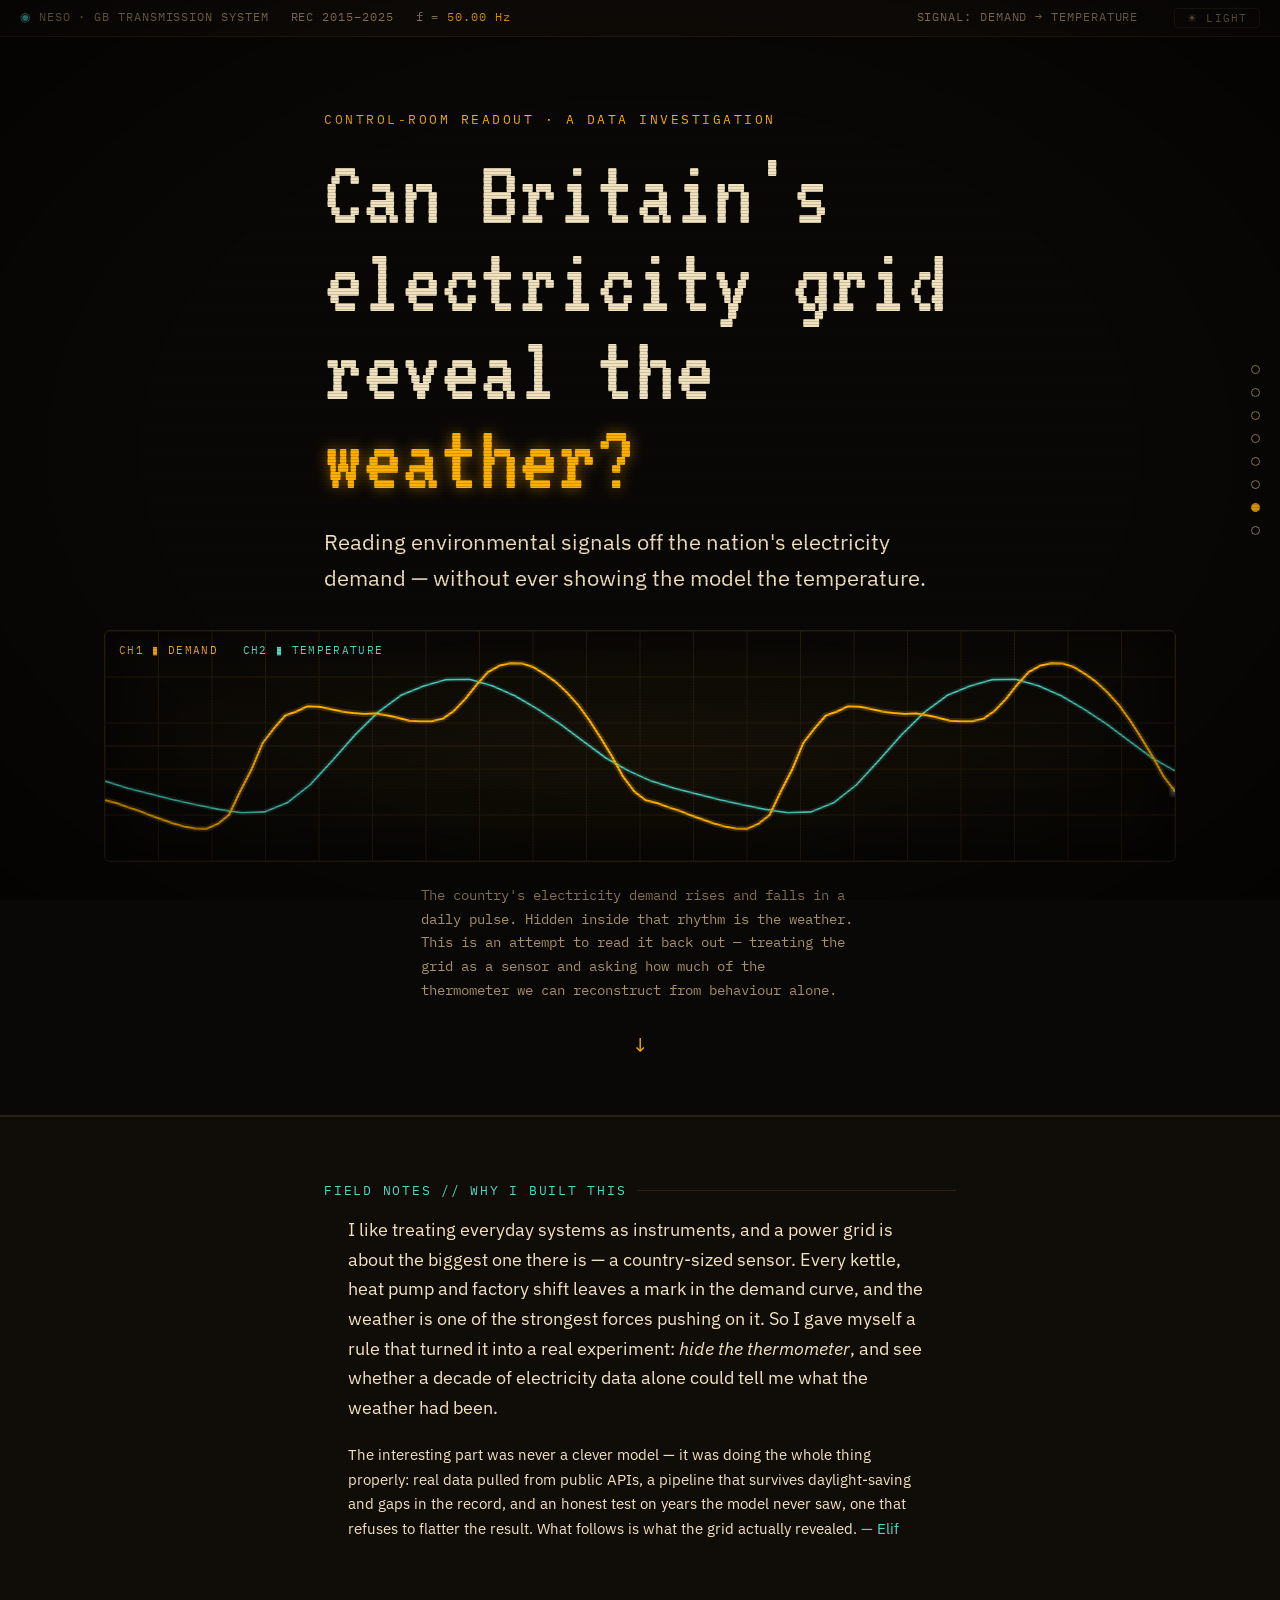
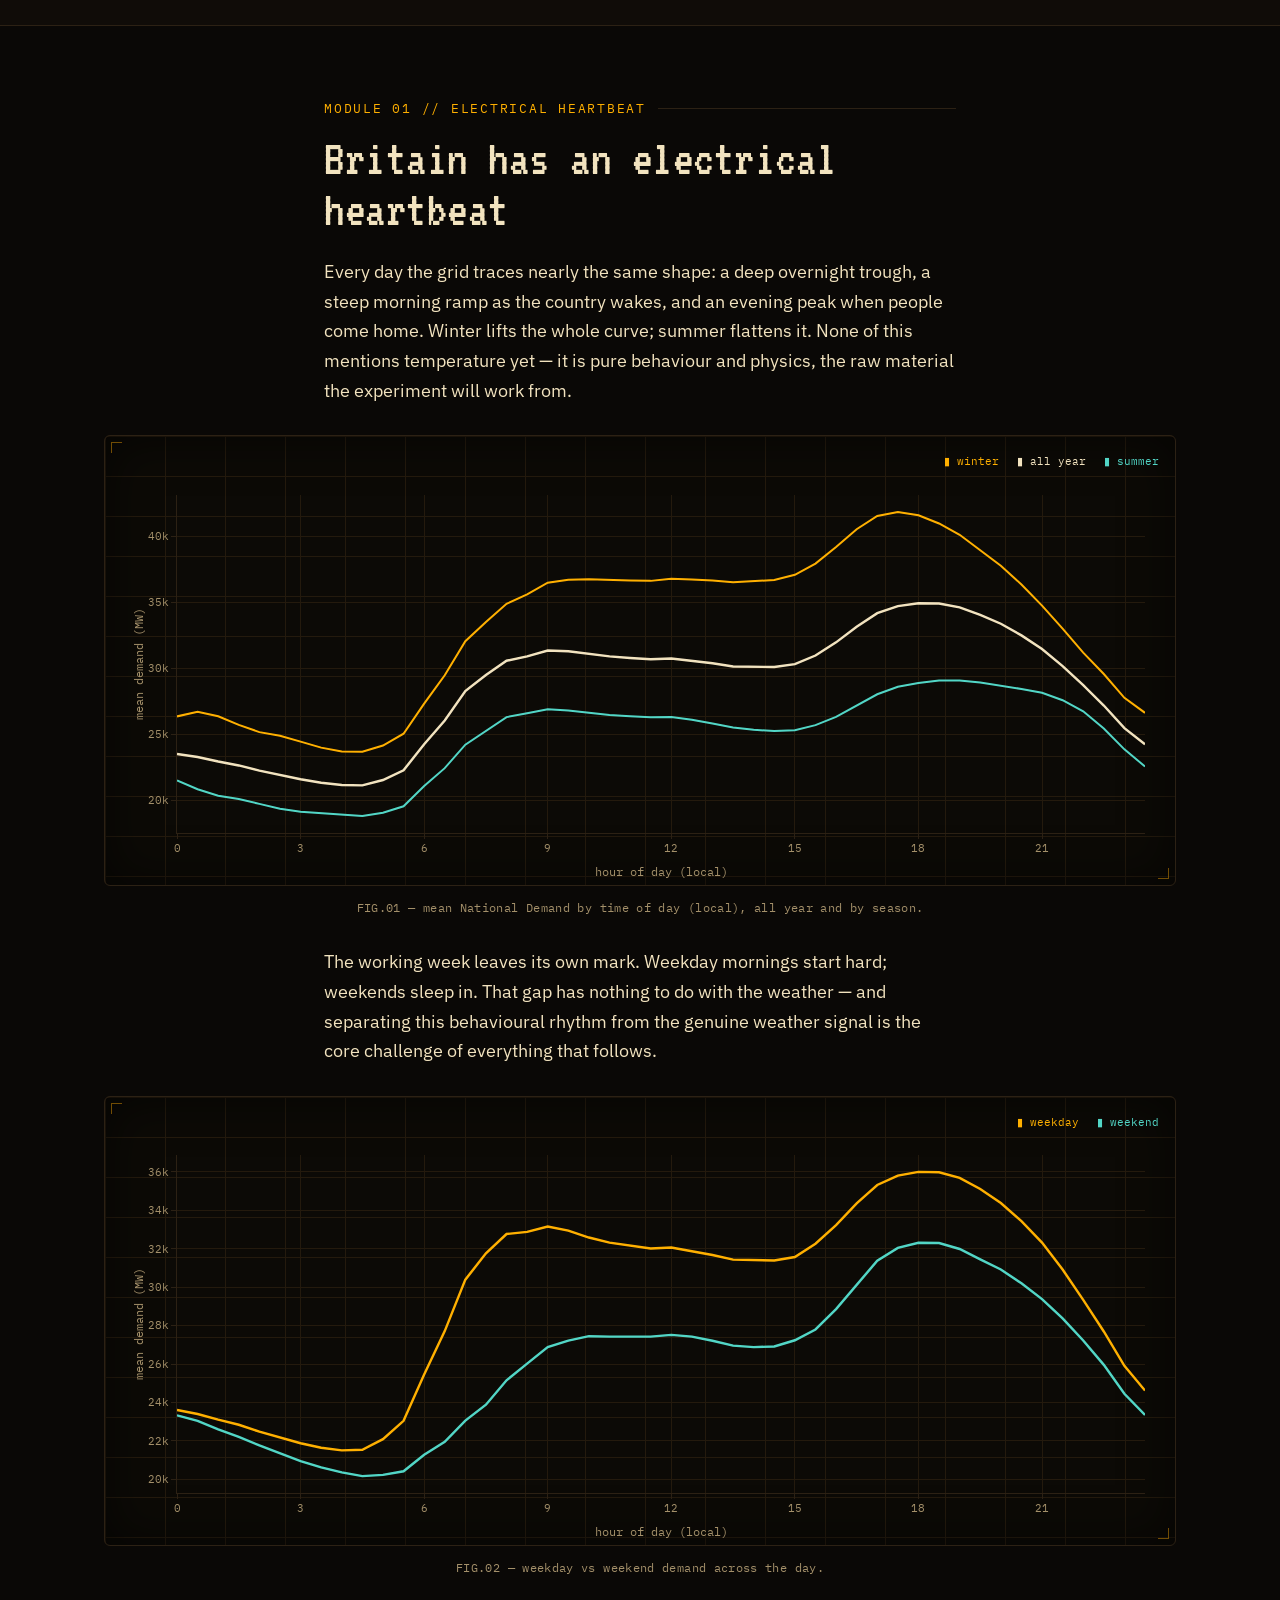
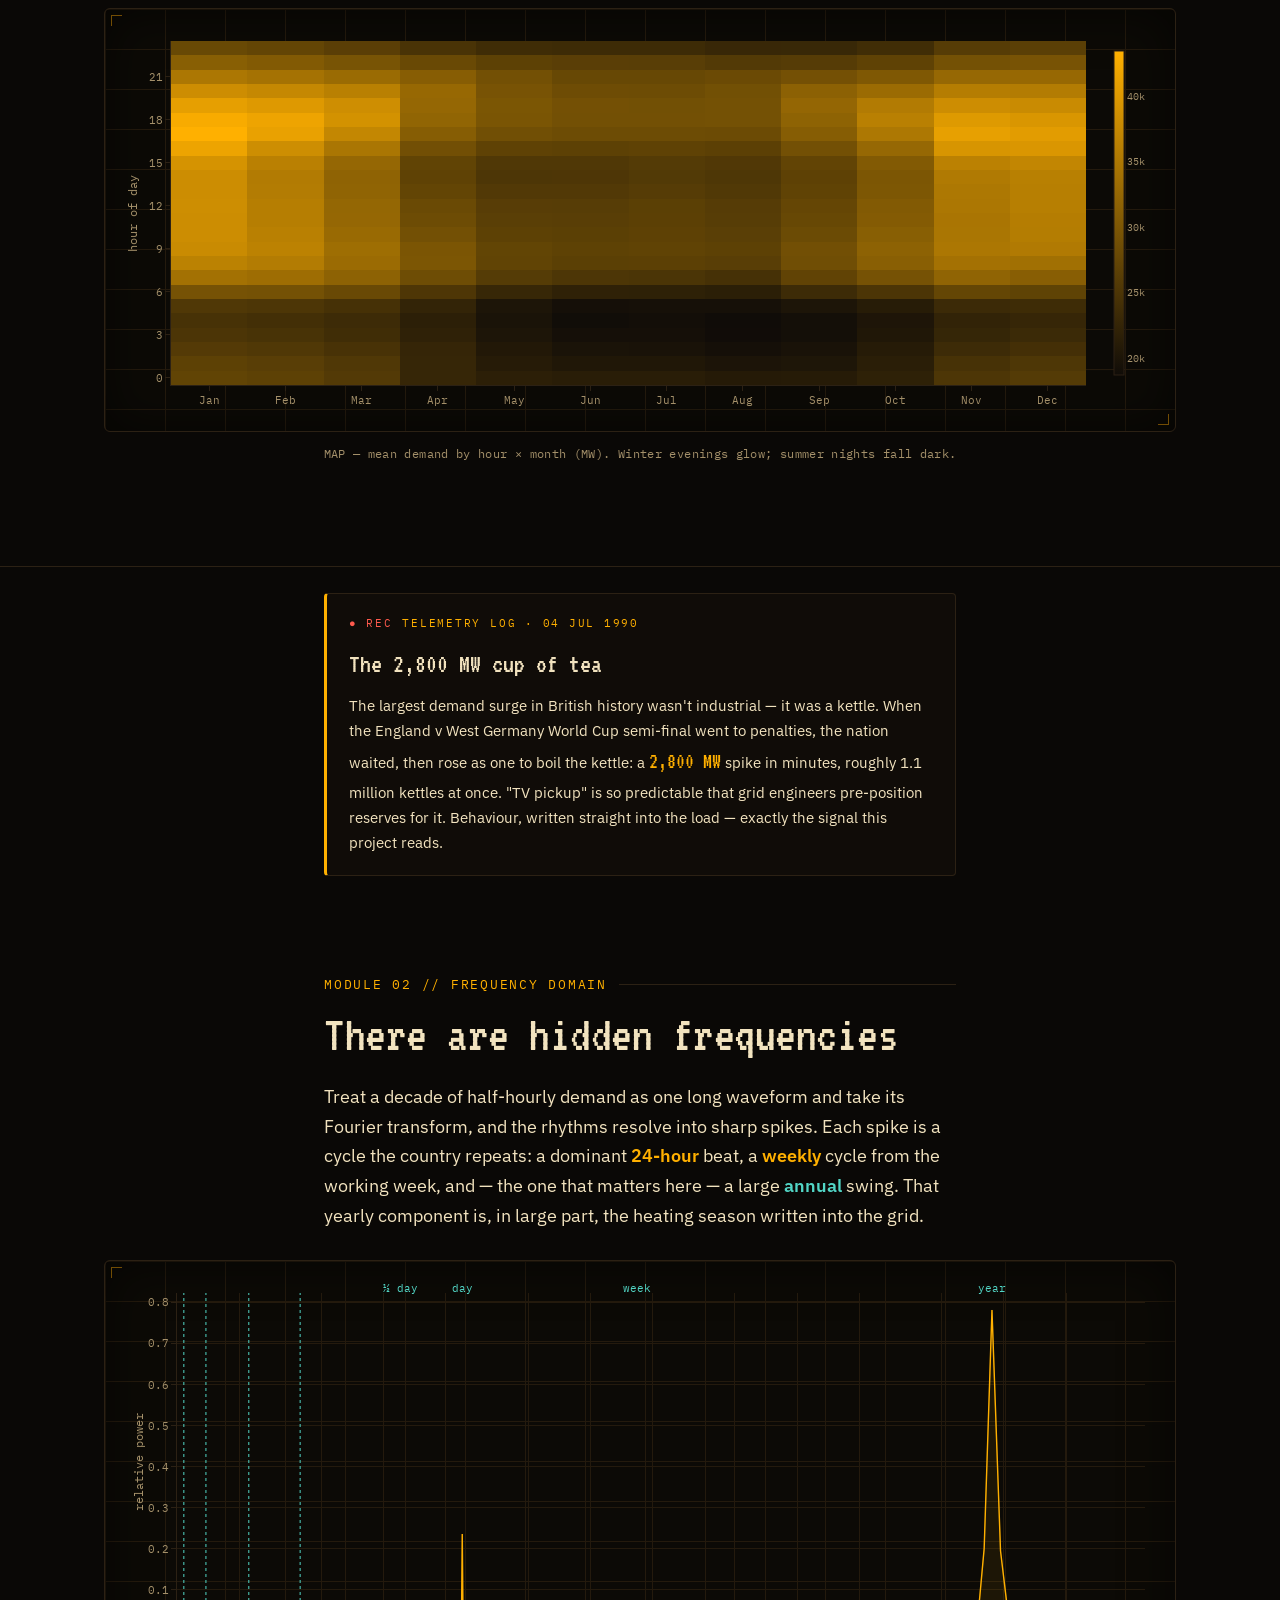
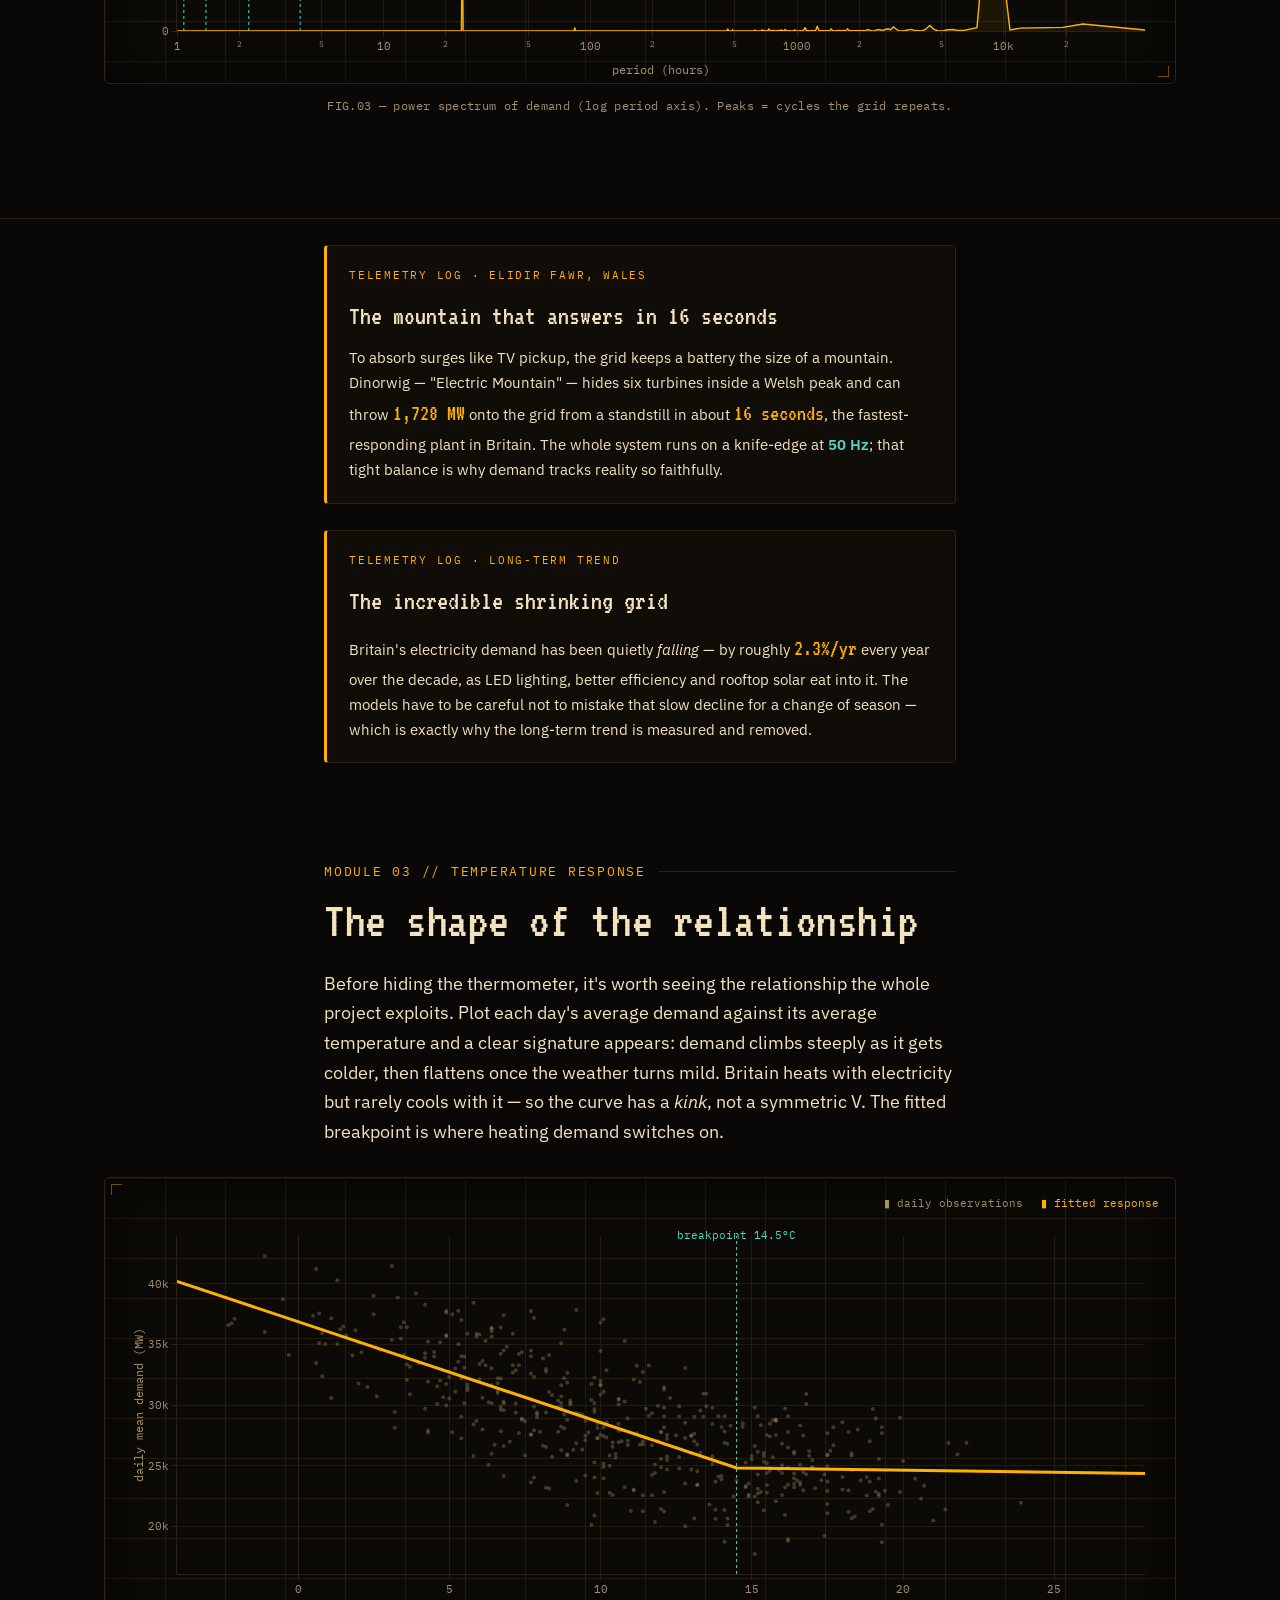
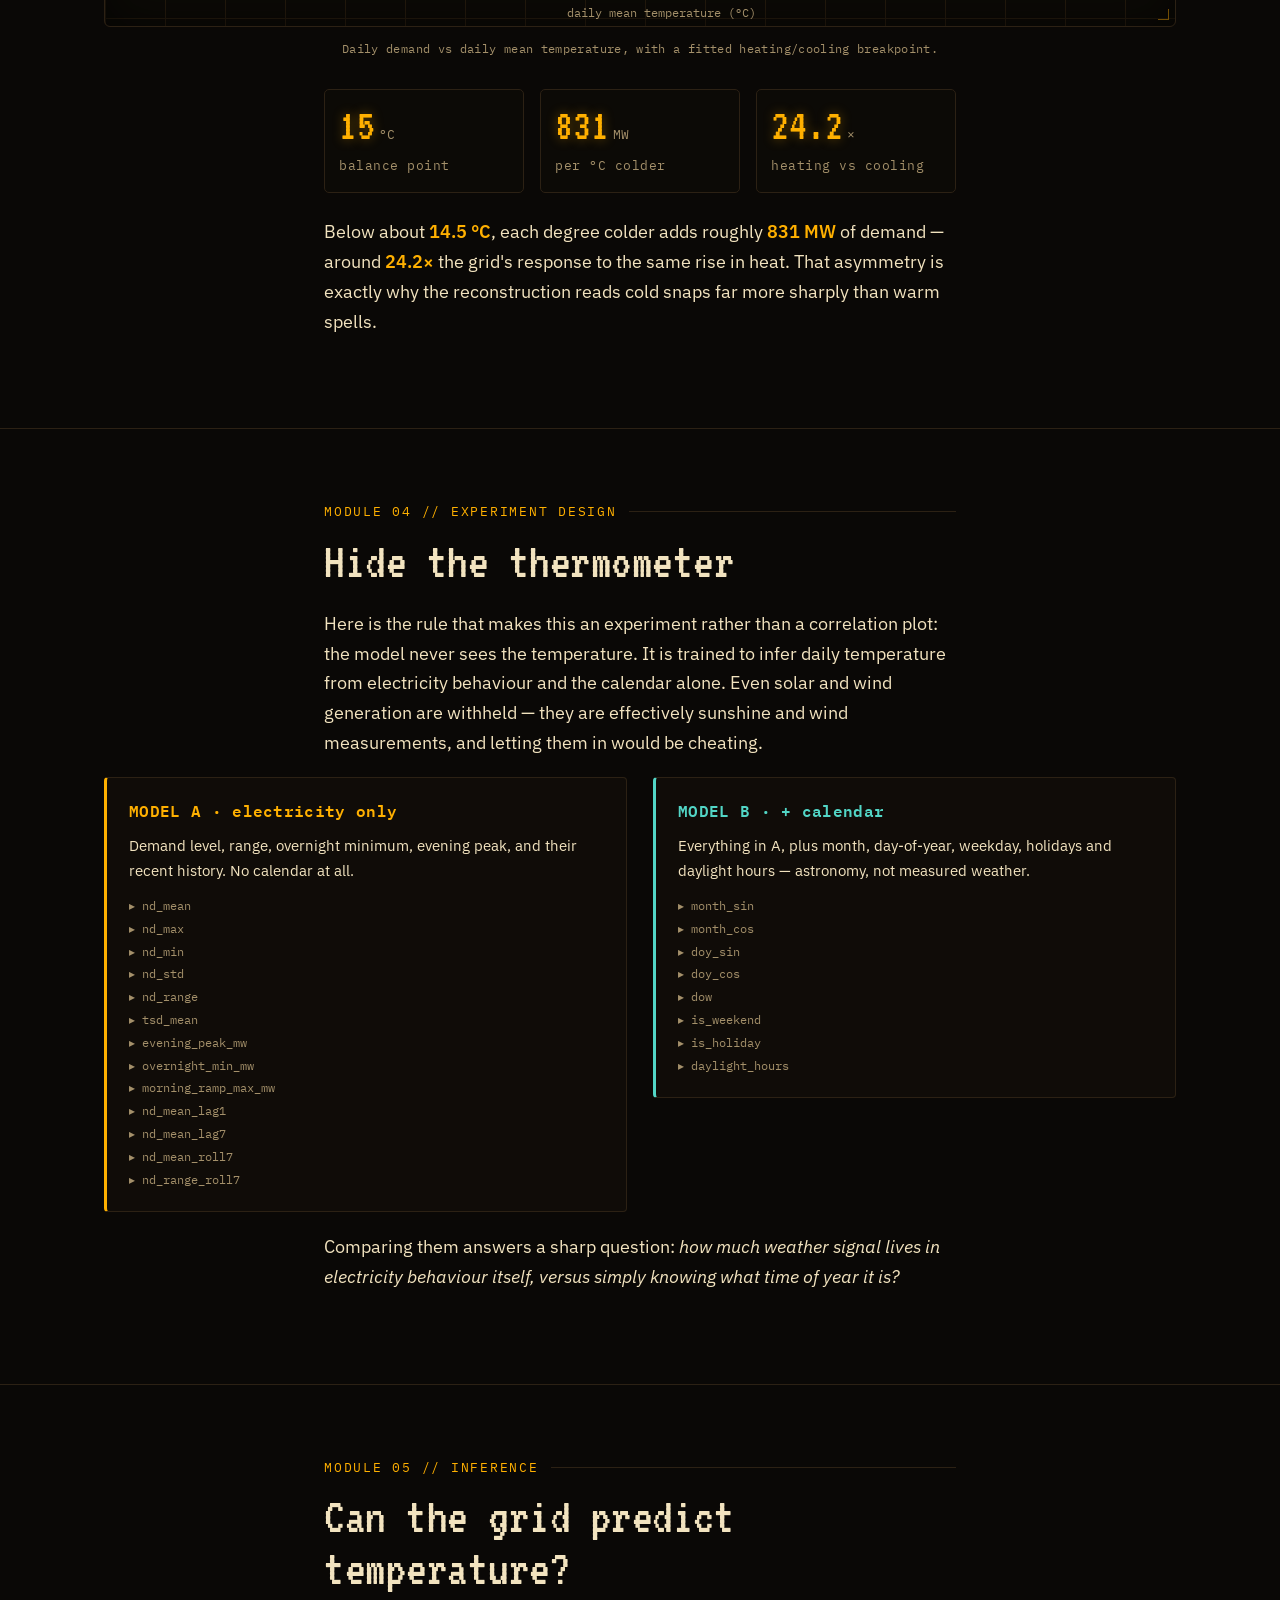
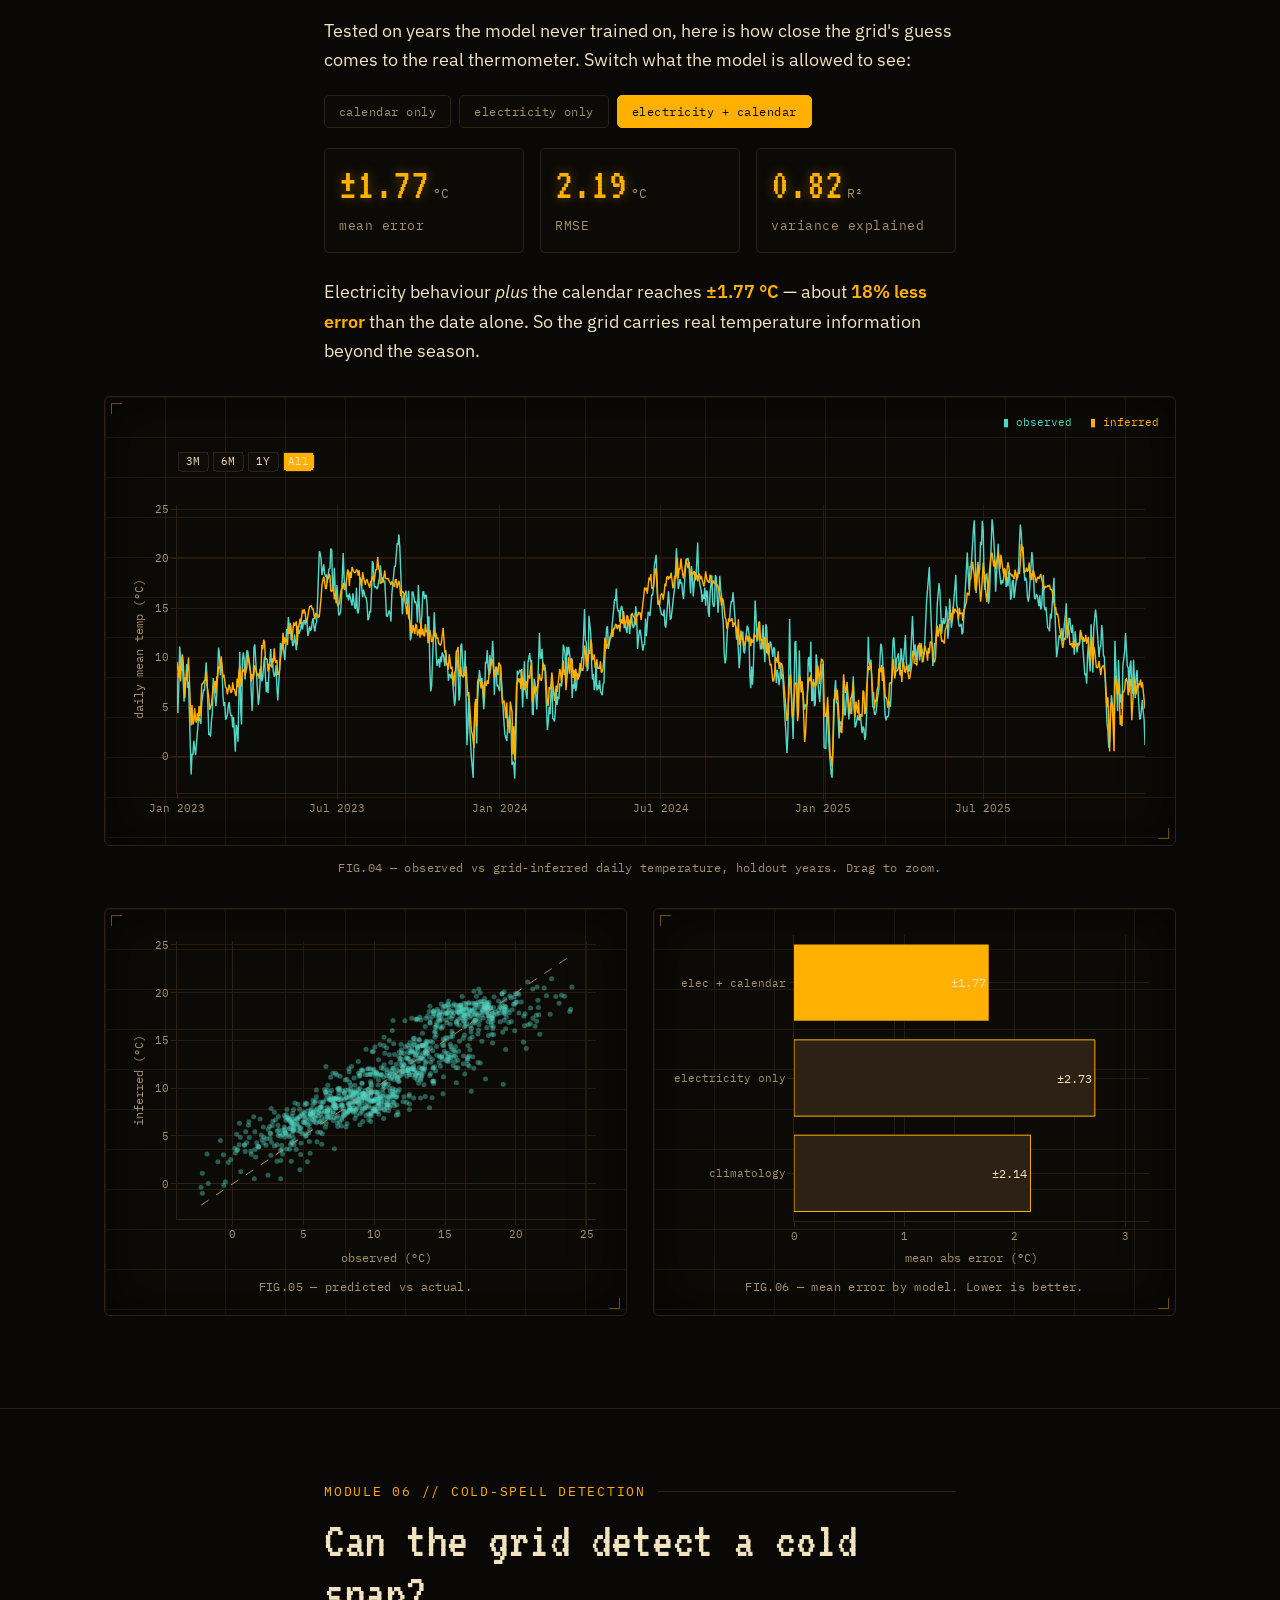
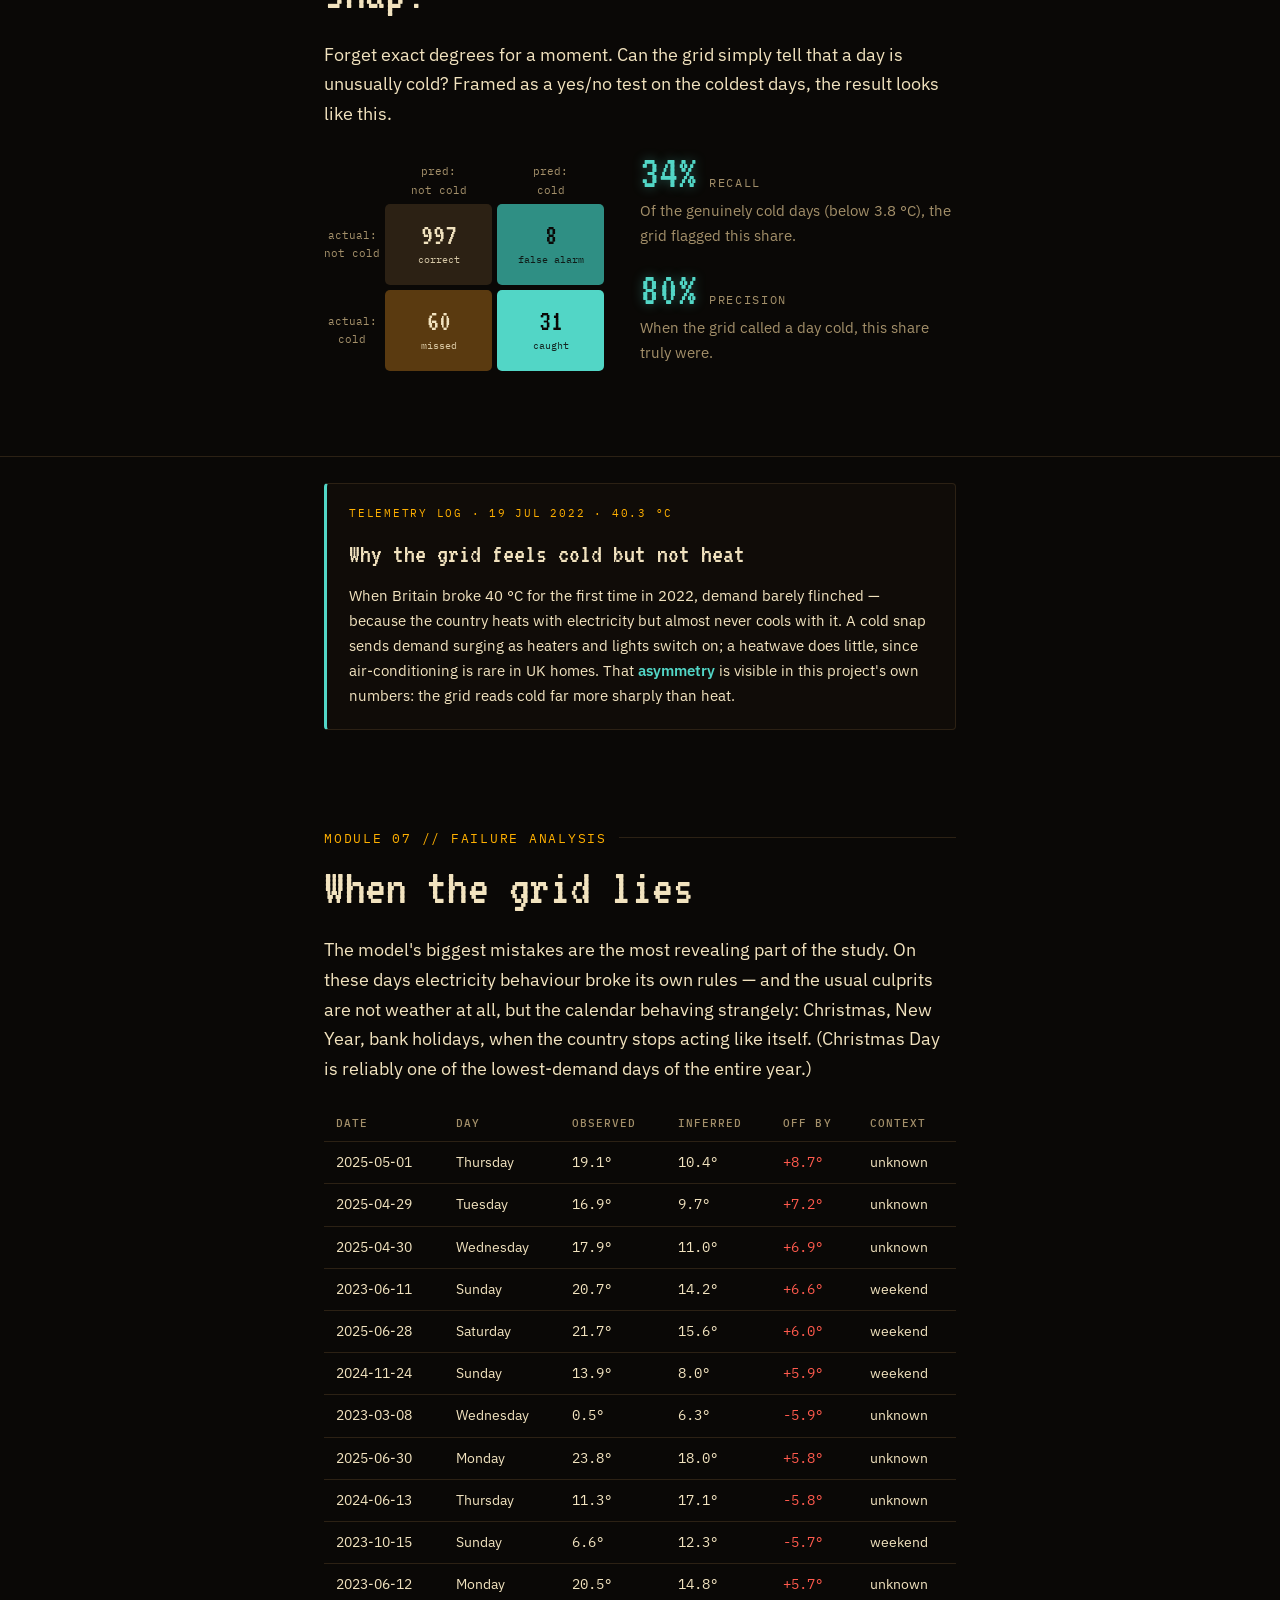
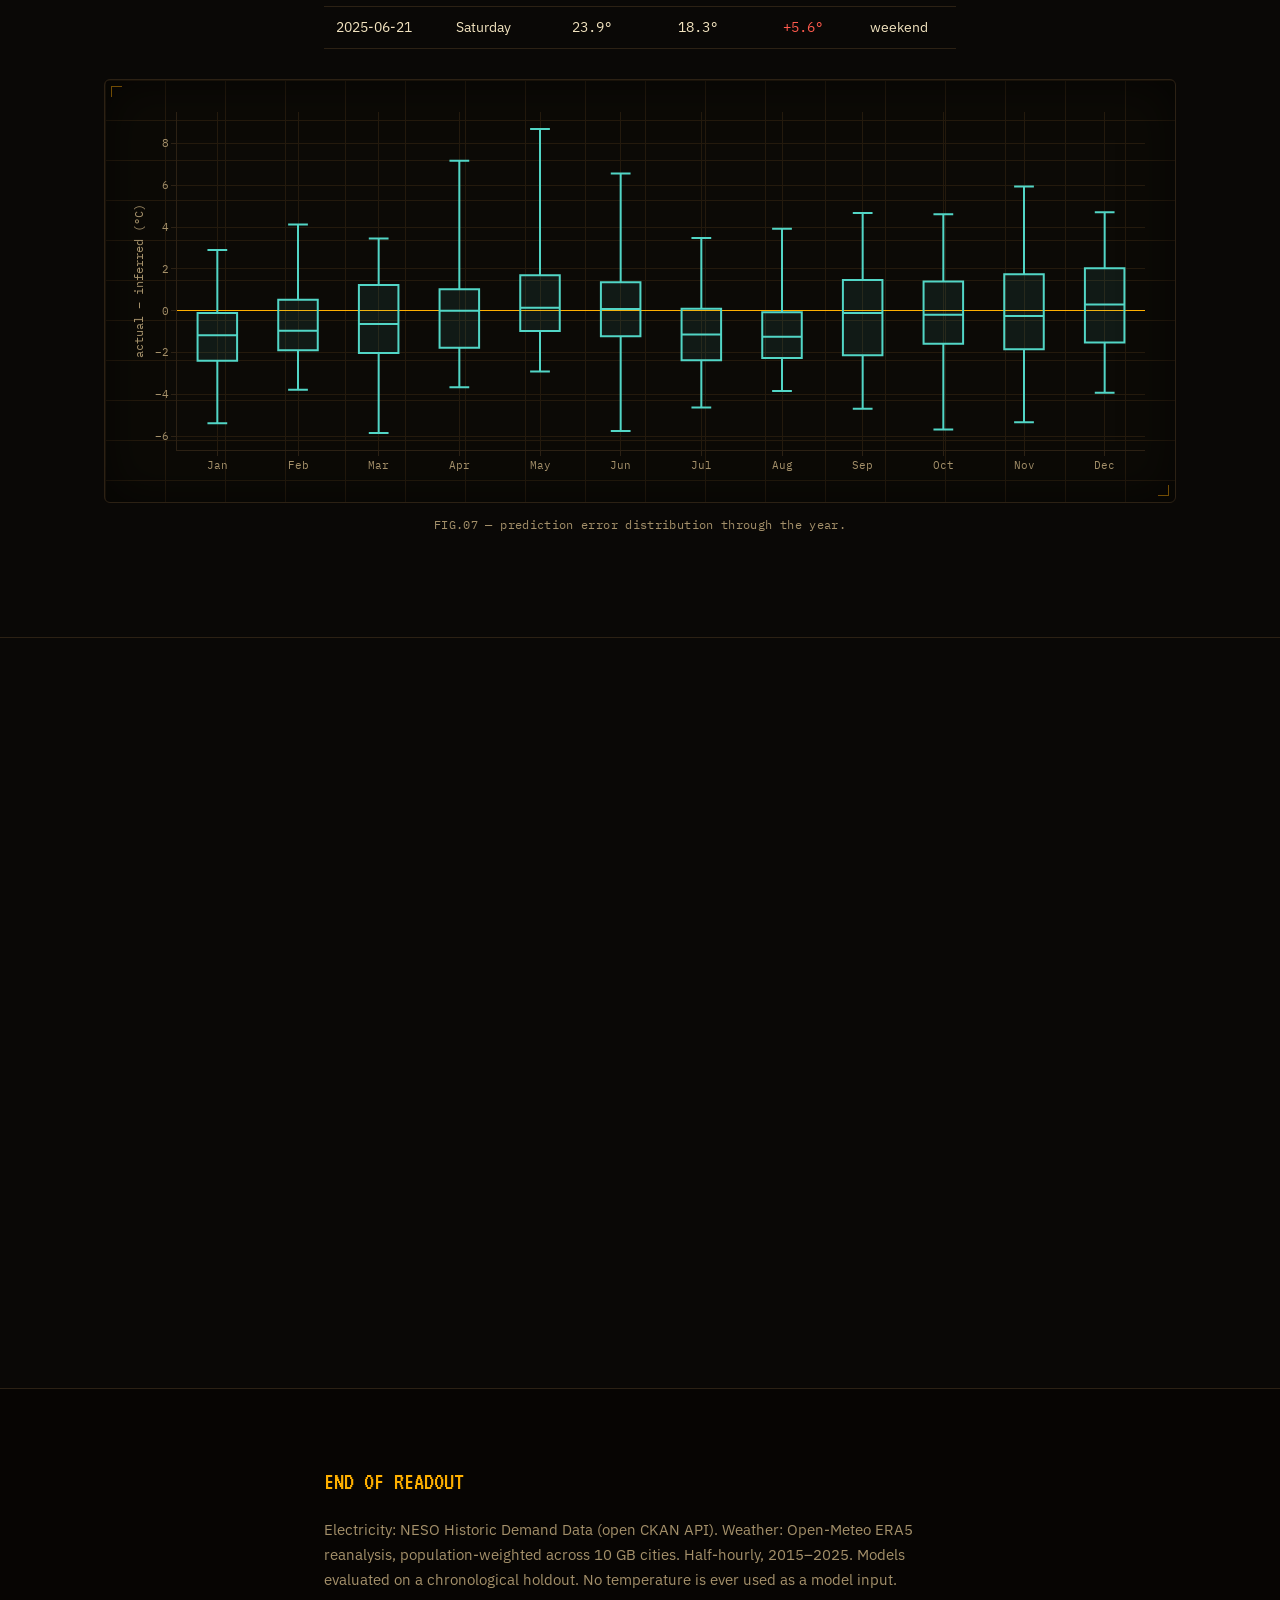
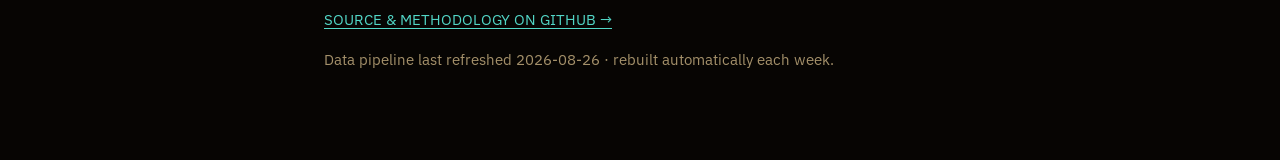
==== docs/index.html @ 0254e082 "Phase 2: weekly self-updating pipeline + data-refresh stamp" ====
<!DOCTYPE html>
<html lang="en">
<head>
<meta charset="utf-8">
<meta name="viewport" content="width=device-width, initial-scale=1">
<title>Can Britain's Electricity Grid Reveal the Weather?</title>
<meta name="description" content="Reading the weather off Britain's electricity demand — an amber-CRT data investigation. The model never sees a thermometer.">
<link rel="preconnect" href="https://fonts.googleapis.com">
<link rel="preconnect" href="https://fonts.gstatic.com" crossorigin>
<link href="https://fonts.googleapis.com/css2?family=VT323&family=IBM+Plex+Mono:wght@400;500;600&family=IBM+Plex+Sans:wght@400;500;600&display=swap" rel="stylesheet">
<script src="https://cdn.plot.ly/plotly-2.35.2.min.js" charset="utf-8"></script>
<link rel="stylesheet" href="style.css">
</head>
<body>
<div id="scroll-progress" aria-hidden="true"></div>

<div class="statusbar mono">
  <span><span class="dot">◉</span> NESO · GB TRANSMISSION SYSTEM</span>
  <span>REC 2015–2025</span>
  <span>f = <span class="live">50.00 Hz</span></span>
  <span class="sp">SIGNAL: DEMAND → TEMPERATURE</span>
  <button id="theme-toggle" class="theme-toggle" aria-label="Toggle light or dark theme">☀ LIGHT</button>
</div>

<header class="hero">
  <div class="wrap">
    <p class="eyebrow">Control-room readout · a data investigation</p>
    <h1>Can Britain's<br>electricity grid<br>reveal the <span class="amber">weather?</span></h1>
    <p class="lede">Reading environmental signals off the nation's electricity demand — without ever
      showing the model the temperature.</p>
  </div>
  <div class="scope">
    <div class="scope-screen">
      <div class="scope-tag mono"><span class="ch1">CH1 ▮ DEMAND</span> &nbsp; <span class="ch2">CH2 ▮ TEMPERATURE</span></div>
      <svg id="hero-pulse" preserveAspectRatio="none" aria-hidden="true"></svg>
    </div>
  </div>
  <p class="hero-note">The country's electricity demand rises and falls in a daily pulse. Hidden
    inside that rhythm is the weather. This is an attempt to read it back out — treating the grid
    as a sensor and asking how much of the thermometer we can reconstruct from behaviour alone.</p>
  <div class="scroll-cue" aria-hidden="true">↓</div>
</header>

<!-- FIELD NOTES / PERSONAL -->
<section class="notes">
  <div class="wrap">
    <p class="modtag mono">FIELD NOTES // WHY I BUILT THIS</p>
    <p class="body">I like treating everyday systems as instruments, and a power grid is about the
      biggest one there is — a country-sized sensor. Every kettle, heat pump and factory shift leaves
      a mark in the demand curve, and the weather is one of the strongest forces pushing on it. So I
      gave myself a rule that turned it into a real experiment: <em>hide the thermometer</em>, and see
      whether a decade of electricity data alone could tell me what the weather had been.</p>
    <p class="body muted">The interesting part was never a clever model — it was doing the whole thing
      properly: real data pulled from public APIs, a pipeline that survives daylight-saving and gaps in
      the record, and an honest test on years the model never saw, one that refuses to flatter the
      result. What follows is what the grid actually revealed. <span class="cyan">— Elif</span></p>
  </div>
</section>

<main>

<!-- 01 -->
<section class="section" id="s1">
  <div class="wrap"><p class="modtag mono">MODULE 01 // ELECTRICAL HEARTBEAT</p>
    <h2>Britain has an electrical heartbeat</h2></div>
  <p class="body">Every day the grid traces nearly the same shape: a deep overnight trough, a steep
    morning ramp as the country wakes, and an evening peak when people come home. Winter lifts the
    whole curve; summer flattens it. None of this mentions temperature yet — it is pure behaviour and
    physics, the raw material the experiment will work from.</p>
  <div class="panel"><div class="panel-screen">
    <div class="chlegend"></div>
    <div id="chart-hod" class="plot"></div></div>
    <p class="cap">FIG.01 — mean National Demand by time of day (local), all year and by season.</p></div>
  <p class="body">The working week leaves its own mark. Weekday mornings start hard; weekends sleep
    in. That gap has nothing to do with the weather — and separating this behavioural rhythm from the
    genuine weather signal is the core challenge of everything that follows.</p>
  <div class="panel"><div class="panel-screen">
    <div class="chlegend"></div>
    <div id="chart-ww" class="plot"></div></div>
    <p class="cap">FIG.02 — weekday vs weekend demand across the day.</p></div>
  <div class="panel"><div class="panel-screen"><div id="chart-heatmap" class="plot"></div></div>
    <p class="cap">MAP — mean demand by hour × month (MW). Winter evenings glow; summer nights fall dark.</p></div>
</section>

<!-- telemetry: TV pickup -->
<div class="telemetry"><div class="tcard">
  <p class="thead"><span class="rec">● REC</span> TELEMETRY LOG · 04 JUL 1990</p>
  <h4>The 2,800 MW cup of tea</h4>
  <p>The largest demand surge in British history wasn't industrial — it was a kettle. When the
    England v West Germany World Cup semi-final went to penalties, the nation waited, then rose as one
    to boil the kettle: a <span class="big">2,800 MW</span> spike in minutes, roughly 1.1 million
    kettles at once. "TV pickup" is so predictable that grid engineers pre-position reserves for it.
    Behaviour, written straight into the load — exactly the signal this project reads.</p>
</div></div>

<!-- 02 -->
<section class="section" id="s2">
  <div class="wrap"><p class="modtag mono">MODULE 02 // FREQUENCY DOMAIN</p>
    <h2>There are hidden frequencies</h2></div>
  <p class="body">Treat a decade of half-hourly demand as one long waveform and take its Fourier
    transform, and the rhythms resolve into sharp spikes. Each spike is a cycle the country repeats: a
    dominant <span class="k-demand">24-hour</span> beat, a <span class="k-demand">weekly</span> cycle
    from the working week, and — the one that matters here — a large <span class="k-temp">annual</span>
    swing. That yearly component is, in large part, the heating season written into the grid.</p>
  <div class="panel"><div class="panel-screen">
    <div id="chart-fft" class="plot"></div></div>
    <p class="cap">FIG.03 — power spectrum of demand (log period axis). Peaks = cycles the grid repeats.</p></div>
</section>

<!-- telemetry: Dinorwig -->
<div class="telemetry"><div class="tcard">
  <p class="thead">TELEMETRY LOG · ELIDIR FAWR, WALES</p>
  <h4>The mountain that answers in 16 seconds</h4>
  <p>To absorb surges like TV pickup, the grid keeps a battery the size of a mountain. Dinorwig —
    "Electric Mountain" — hides six turbines inside a Welsh peak and can throw <span class="big">1,728
    MW</span> onto the grid from a standstill in about <span class="big">16 seconds</span>, the
    fastest-responding plant in Britain. The whole system runs on a knife-edge at
    <span class="k-temp">50 Hz</span>; that tight balance is why demand tracks reality so faithfully.</p>
</div></div>

<!-- telemetry: long-term trend (populated from data) -->
<div class="telemetry"><div class="tcard" id="trend-card" style="display:none">
  <p class="thead">TELEMETRY LOG · LONG-TERM TREND</p>
  <h4>The incredible shrinking grid</h4>
  <p>Britain's electricity demand has been quietly <em>falling</em> — by roughly
    <span class="big" id="trend-pct">–</span> every year over the decade, as LED lighting, better
    efficiency and rooftop solar eat into it. The models have to be careful not to mistake that slow
    decline for a change of season — which is exactly why the long-term trend is measured and removed.</p>
</div></div>

<!-- 03 TEMPERATURE RESPONSE (new) -->
<section class="section" id="s2b">
  <div class="wrap"><p class="modtag mono">MODULE 03 // TEMPERATURE RESPONSE</p>
    <h2>The shape of the relationship</h2></div>
  <p class="body">Before hiding the thermometer, it's worth seeing the relationship the whole project
    exploits. Plot each day's average demand against its average temperature and a clear signature
    appears: demand climbs steeply as it gets colder, then flattens once the weather turns mild.
    Britain heats with electricity but rarely cools with it — so the curve has a <em>kink</em>, not a
    symmetric V. The fitted breakpoint is where heating demand switches on.</p>
  <div class="panel"><div class="panel-screen">
    <div class="chlegend"><span style="color:var(--ink-d)">▮ daily observations</span> <span style="color:var(--amber)">▮ fitted response</span></div>
    <div id="chart-response" class="plot"></div></div>
    <p class="cap">Daily demand vs daily mean temperature, with a fitted heating/cooling breakpoint.</p></div>
  <div class="stat-row" id="response-stats"></div>
  <p class="body" id="response-verdict"></p>
</section>

<!-- 04 -->
<section class="section" id="s3">
  <div class="wrap"><p class="modtag mono">MODULE 04 // EXPERIMENT DESIGN</p>
    <h2>Hide the thermometer</h2></div>
  <p class="body">Here is the rule that makes this an experiment rather than a correlation plot: the
    model never sees the temperature. It is trained to infer daily temperature from electricity
    behaviour and the calendar alone. Even solar and wind generation are withheld — they are
    effectively sunshine and wind measurements, and letting them in would be cheating.</p>
  <div class="two-charts" style="grid-template-columns:1fr 1fr;">
    <div><div class="tcard"><h3 class="amber">MODEL A · electricity only</h3>
      <p class="muted">Demand level, range, overnight minimum, evening peak, and their recent history.
        No calendar at all.</p>
      <ul id="feats-a" class="mono" style="list-style:none;padding:0;margin:12px 0 0;font-size:12px;color:var(--ink-d);line-height:1.9;"></ul></div></div>
    <div><div class="tcard" style="border-left-color:var(--cyan)"><h3 class="cyan">MODEL B · + calendar</h3>
      <p class="muted">Everything in A, plus month, day-of-year, weekday, holidays and daylight hours —
        astronomy, not measured weather.</p>
      <ul id="feats-b" class="mono" style="list-style:none;padding:0;margin:12px 0 0;font-size:12px;color:var(--ink-d);line-height:1.9;"></ul></div></div>
  </div>
  <p class="body">Comparing them answers a sharp question: <em>how much weather signal lives in
    electricity behaviour itself, versus simply knowing what time of year it is?</em></p>
</section>

<!-- 04 -->
<section class="section" id="s4">
  <div class="wrap"><p class="modtag mono">MODULE 05 // INFERENCE</p>
    <h2>Can the grid predict temperature?</h2></div>
  <p class="body">Tested on years the model never trained on, here is how close the grid's guess comes
    to the real thermometer. Switch what the model is allowed to see:</p>
  <div class="seg" id="model-toggle" role="group" aria-label="Choose model inputs"></div>
  <div class="stat-row" id="stat-row"></div>
  <p class="body" id="s4-verdict"></p>
  <div class="panel"><div class="panel-screen">
    <div class="chlegend"></div>
    <div id="chart-ts" class="plot"></div></div>
    <p class="cap">FIG.04 — observed vs grid-inferred daily temperature, holdout years. Drag to zoom.</p></div>
  <div class="two-charts">
    <div class="panel-screen"><div id="chart-scatter" class="plot" style="height:340px"></div>
      <p class="cap">FIG.05 — predicted vs actual.</p></div>
    <div class="panel-screen"><div id="chart-compare" class="plot" style="height:340px"></div>
      <p class="cap">FIG.06 — mean error by model. Lower is better.</p></div>
  </div>
</section>

<!-- 05 -->
<section class="section" id="s5">
  <div class="wrap"><p class="modtag mono">MODULE 06 // COLD-SPELL DETECTION</p>
    <h2>Can the grid detect a cold snap?</h2></div>
  <p class="body">Forget exact degrees for a moment. Can the grid simply tell that a day is unusually
    cold? Framed as a yes/no test on the coldest days, the result looks like this.</p>
  <div class="cold-grid">
    <div id="confusion" class="confusion"></div>
    <div class="cold-explain">
      <p class="stat-line"><span class="stat-k" id="cold-recall">–</span><span class="stat-lab">recall</span></p>
      <p class="muted" id="cold-recall-txt"></p>
      <p class="stat-line"><span class="stat-k" id="cold-precision">–</span><span class="stat-lab">precision</span></p>
      <p class="muted" id="cold-precision-txt"></p>
    </div>
  </div>
</section>

<!-- telemetry: heatwave asymmetry -->
<div class="telemetry"><div class="tcard" style="border-left-color:var(--cyan)">
  <p class="thead">TELEMETRY LOG · 19 JUL 2022 · 40.3 °C</p>
  <h4>Why the grid feels cold but not heat</h4>
  <p>When Britain broke 40 °C for the first time in 2022, demand barely flinched — because the country
    heats with electricity but almost never cools with it. A cold snap sends demand surging as heaters
    and lights switch on; a heatwave does little, since air-conditioning is rare in UK homes. That
    <span class="k-temp">asymmetry</span> is visible in this project's own numbers: the grid reads cold
    far more sharply than heat.</p>
</div></div>

<!-- 06 -->
<section class="section" id="s6">
  <div class="wrap"><p class="modtag mono">MODULE 07 // FAILURE ANALYSIS</p>
    <h2>When the grid lies</h2></div>
  <p class="body">The model's biggest mistakes are the most revealing part of the study. On these days
    electricity behaviour broke its own rules — and the usual culprits are not weather at all, but the
    calendar behaving strangely: Christmas, New Year, bank holidays, when the country stops acting like
    itself. (Christmas Day is reliably one of the lowest-demand days of the entire year.)</p>
  <div class="table-wrap"><table id="resid-table">
    <thead><tr><th>Date</th><th>Day</th><th>Observed</th><th>Inferred</th><th>Off by</th><th>Context</th></tr></thead>
    <tbody></tbody></table></div>
  <div class="panel"><div class="panel-screen">
    <div id="chart-resmonth" class="plot"></div></div>
    <p class="cap">FIG.07 — prediction error distribution through the year.</p></div>
</section>

<!-- 07 -->
<section class="section" id="s7">
  <div class="wrap"><p class="modtag mono">MODULE 08 // CONCLUSION</p>
    <h2>What did we actually learn?</h2>
    <p class="body" id="conclusion">Britain's electricity demand does carry a real temperature signal —
      as a supplement to the calendar, not a replacement for it.</p>
    <p class="body">The relationship is <strong>asymmetric</strong> (the grid reads cold better than
      heat) and it is <strong>correlation, not measurement</strong> — demand responds to temperature,
      daylight, behaviour and the calendar all at once, and those are deeply entangled. A grid is not a
      thermometer. But it remembers the weather more than you might expect.</p>
    <div class="limits">
      <h3 class="cyan">SYSTEM NOTES · LIMITATIONS</h3>
      <ul>
        <li>Weather is ERA5 reanalysis (a model blend), a documented stand-in for Met Office station data.</li>
        <li>Recent NESO weeks are provisional and revised in arrears.</li>
        <li>Demand fell over the decade; the models must not read that trend as a season clock.</li>
        <li>Calendar features can encode season directly — which is why Model A and B are kept separate.</li>
      </ul>
    </div>
  </div>
</section>

</main>

<footer>
  <div class="wrap">
    <p class="foot-title">END OF READOUT</p>
    <p class="muted">Electricity: NESO Historic Demand Data (open CKAN API). Weather: Open-Meteo ERA5
      reanalysis, population-weighted across 10 GB cities. Half-hourly, 2015–2025. Models evaluated on
      a chronological holdout. No temperature is ever used as a model input.</p>
    <p class="muted"><a id="repo-link" href="https://github.com/elifslmz44/grid-weather">SOURCE &amp; METHODOLOGY ON GITHUB →</a></p>
    <p class="muted" id="data-updated-line" style="display:none">Data pipeline last refreshed <span id="data-updated">—</span> · rebuilt automatically each week.</p>
  </div>
</footer>

<script src="data.js"></script>
<script src="app.js"></script>
</body>
</html>
---- docs/style.css ----
/* ================================================================
   CAN BRITAIN'S ELECTRICITY GRID REVEAL THE WEATHER?
   Visual system: amber-phosphor CRT control room, c.1984.
   CH1 amber = electricity/demand · CH2 cyan = temperature.
   Type: VT323 (readouts) · IBM Plex Mono (chrome) · IBM Plex Sans (prose)
   ================================================================ */

:root{
  --bg:      #0a0806;   /* warm near-black */
  --bg2:     #100c08;   /* panel */
  --screen:  #0c0a06;   /* scope screen */
  --amber:   #ffb000;   /* P3 phosphor — demand */
  --amber-d: #b87c05;
  --cyan:    #52d6c6;   /* second channel — temperature */
  --cyan-d:  #2f8f84;
  --ink:     #f2e3bf;   /* warm off-white text */
  --ink-d:   #a4906a;   /* muted */
  --grid:    #241a0d;   /* graticule */
  --line:    #2c2114;
  --red:     #ff5a4d;   /* alarms / large errors */
  --max:     1120px;
  --tmax:    680px;
}
/* light mode: instrument-on-paper */
:root[data-theme="light"]{
  --bg:#f4f1e9; --bg2:#eae6da; --screen:#faf8f1;
  --amber:#b25400; --amber-d:#8a4100; --cyan:#1f6f8b; --cyan-d:#14566b;
  --ink:#1c1712; --ink-d:#6d6555; --grid:#e6e0d1; --line:#d5cebd; --red:#c0392b;
}

*{ box-sizing:border-box; }
html{ scroll-behavior:smooth; }
body{
  margin:0; background:var(--bg); color:var(--ink);
  font-family:"IBM Plex Sans",system-ui,sans-serif; font-size:18px; line-height:1.65;
  -webkit-font-smoothing:antialiased;
}
a{ color:var(--cyan); text-underline-offset:3px; }

/* CRT overlays (fixed, above content, non-interactive) */
body::before{ /* scanlines */
  content:""; position:fixed; inset:0; z-index:9998; pointer-events:none;
  background:repeating-linear-gradient(0deg, rgba(0,0,0,0) 0 2px, rgba(0,0,0,0.16) 2px 3px);
  mix-blend-mode:multiply;
}
body::after{ /* vignette */
  content:""; position:fixed; inset:0; z-index:9997; pointer-events:none;
  background:radial-gradient(ellipse at center, rgba(0,0,0,0) 55%, rgba(0,0,0,0.55) 100%);
}

/* light-mode: drop the CRT scanlines/glow that only read on black */
:root[data-theme="light"] body::before{ display:none; }
:root[data-theme="light"] body::after{ background:radial-gradient(ellipse at center, rgba(0,0,0,0) 72%, rgba(0,0,0,0.05) 100%); }
:root[data-theme="light"] .glow-a, :root[data-theme="light"] h1 .amber,
:root[data-theme="light"] .stat .v, :root[data-theme="light"] .stat-k{ text-shadow:none; }
:root[data-theme="light"] .panel-screen, :root[data-theme="light"] .scope-screen{ box-shadow:inset 0 0 26px rgba(0,0,0,.05); }

.theme-toggle{
  margin-left:14px; background:transparent; border:1px solid var(--line); color:var(--ink-d);
  font-family:"IBM Plex Mono",monospace; font-size:11px; letter-spacing:.1em; text-transform:uppercase;
  padding:2px 12px; border-radius:4px; cursor:pointer; transition:color .2s, border-color .2s;
}
.theme-toggle:hover{ color:var(--amber); border-color:var(--amber); }

.wrap{ max-width:var(--tmax); margin:0 auto; padding:0 24px; }
.mono{ font-family:"IBM Plex Mono",monospace; }
.amber{ color:var(--amber); }
.cyan{ color:var(--cyan); }
.k-demand{ color:var(--amber); font-weight:600; }
.k-temp{ color:var(--cyan); font-weight:600; }
.glow-a{ text-shadow:0 0 8px rgba(255,176,0,.55), 0 0 22px rgba(255,176,0,.25); }
.glow-c{ text-shadow:0 0 8px rgba(82,214,198,.5), 0 0 22px rgba(82,214,198,.22); }

/* ---------- status bar ---------- */
.statusbar{
  position:sticky; top:0; z-index:50; background:var(--bg2);
  border-bottom:1px solid var(--line); font-family:"IBM Plex Mono",monospace;
  font-size:11.5px; letter-spacing:.08em; color:var(--ink-d);
  display:flex; gap:22px; padding:8px 20px; overflow:hidden; white-space:nowrap;
}
.statusbar .live{ color:var(--amber); }
.statusbar .dot{ color:var(--cyan); }
.statusbar .sp{ margin-left:auto; }

/* ---------- hero ---------- */
.hero{ padding:8vh 0 6vh; border-bottom:1px solid var(--line); position:relative; }
.eyebrow{
  font-family:"IBM Plex Mono",monospace; font-size:12.5px; letter-spacing:.2em;
  text-transform:uppercase; color:var(--amber); margin:0 0 20px;
}
h1{
  font-family:"VT323",monospace; font-weight:400;
  font-size:clamp(2.8rem,9vw,6rem); line-height:.92; letter-spacing:.01em;
  margin:0 0 22px; color:var(--ink);
}
h1 .amber{ text-shadow:0 0 14px rgba(255,176,0,.5); }
.lede{ font-size:clamp(1.05rem,2.2vw,1.35rem); color:var(--ink); max-width:32em; margin:0 0 8px; }

/* oscilloscope screen */
.scope{
  max-width:var(--max); margin:34px auto 10px; padding:0 24px;
}
.scope-screen{
  position:relative; background:
    radial-gradient(ellipse at center, rgba(255,176,0,0.04), rgba(0,0,0,0) 70%), var(--screen);
  border:1px solid var(--line); border-radius:6px; overflow:hidden;
  box-shadow:inset 0 0 60px rgba(0,0,0,.7);
}
.scope-screen svg{ display:block; width:100%; height:230px; }
.scope-tag{
  position:absolute; top:10px; left:14px; font-family:"IBM Plex Mono",monospace;
  font-size:11px; letter-spacing:.12em; color:var(--ink-d);
}
.scope-tag .ch1{ color:var(--amber); } .scope-tag .ch2{ color:var(--cyan); }
.hero-note{
  font-family:"IBM Plex Mono",monospace; font-size:13.5px; color:var(--ink-d);
  max-width:36em; line-height:1.75; margin:22px auto 0; padding:0 24px;
}
.scroll-cue{ text-align:center; color:var(--amber); font-size:20px; margin-top:26px;
  animation:bob 2s ease-in-out infinite; }
@keyframes bob{ 0%,100%{transform:translateY(0)} 50%{transform:translateY(6px)} }

/* ---------- sections ---------- */
.section{ padding:8vh 0; border-bottom:1px solid var(--line); }
.modtag{
  font-family:"IBM Plex Mono",monospace; font-size:12.5px; letter-spacing:.14em;
  color:var(--amber); margin:0 0 14px; display:flex; align-items:center; gap:12px;
}
.modtag::after{ content:""; flex:1; height:1px; background:var(--line); }
h2{
  font-family:"VT323",monospace; font-weight:400;
  font-size:clamp(2rem,5vw,3.2rem); line-height:1; letter-spacing:.01em; margin:0 0 22px;
}
h3{ font-family:"IBM Plex Mono",monospace; font-weight:600; font-size:1rem; letter-spacing:.02em; margin:0 0 8px; }
.body{ max-width:var(--tmax); margin:0 auto 20px; padding:0 24px; }
.muted{ color:var(--ink-d); font-size:.94rem; }
em{ color:var(--ink); font-style:italic; }
strong{ color:var(--amber); font-weight:600; }

/* ---------- charts (scope panels) ---------- */
.panel{ max-width:var(--max); margin:30px auto; padding:0 24px; }
.panel-screen{
  position:relative; background:
    linear-gradient(var(--grid) 1px, transparent 1px) 0 0/100% 40px,
    linear-gradient(90deg, var(--grid) 1px, transparent 1px) 0 0/60px 100%,
    var(--screen);
  border:1px solid var(--line); border-radius:6px; padding:16px 10px 6px;
  box-shadow:inset 0 0 50px rgba(0,0,0,.6);
}
.panel-screen::before,.panel-screen::after{ /* corner registration ticks */
  content:""; position:absolute; width:10px; height:10px; border:1px solid var(--amber-d); opacity:.6;
}
.panel-screen::before{ top:6px; left:6px; border-right:0; border-bottom:0; }
.panel-screen::after{ bottom:6px; right:6px; border-left:0; border-top:0; }
.plot{ width:100%; height:400px; }
figure{ margin:0; } .panel figcaption,.cap{
  font-family:"IBM Plex Mono",monospace; font-size:12px; color:var(--ink-d);
  text-align:center; margin-top:12px; letter-spacing:.03em;
}
.chlegend{ font-family:"IBM Plex Mono",monospace; font-size:11px; color:var(--ink-d);
  display:flex; gap:18px; justify-content:flex-end; padding:0 6px 8px; }
.chlegend .c1::before,.chlegend .c2::before{ content:"■ "; }
.chlegend .c1{ color:var(--amber); } .chlegend .c2{ color:var(--cyan); }
.two-charts{ max-width:var(--max); margin:20px auto; padding:0 24px; display:grid;
  grid-template-columns:1fr 1fr; gap:26px; }
.two-charts .plot{ height:340px; }

/* ---------- telemetry (fun-fact) cards ---------- */
.telemetry{
  max-width:var(--tmax); margin:26px auto; padding:0 24px;
}
.tcard{
  background:var(--bg2); border:1px solid var(--line); border-left:3px solid var(--amber);
  border-radius:4px; padding:20px 22px;
}
.tcard .thead{
  font-family:"IBM Plex Mono",monospace; font-size:11px; letter-spacing:.16em;
  text-transform:uppercase; color:var(--amber); margin:0 0 10px; display:flex; gap:10px; align-items:center;
}
.tcard .rec{ color:var(--red); animation:blink 1.4s step-end infinite; }
@keyframes blink{ 50%{ opacity:0; } }
.tcard h4{ font-family:"VT323",monospace; font-weight:400; font-size:1.7rem; margin:0 0 6px; color:var(--ink); }
.tcard p{ margin:0; font-size:.95rem; color:var(--ink); }
.tcard .big{ font-family:"VT323",monospace; color:var(--amber); font-size:1.4rem; }

/* ---------- field notes (personal) ---------- */
.notes{ background:var(--bg2); border-top:1px solid var(--line); border-bottom:1px solid var(--line); }
.notes .wrap{ padding-top:7vh; padding-bottom:7vh; }
.notes .modtag{ color:var(--cyan); }
.notes .modtag::after{ background:var(--line); }
.notes p{ color:var(--ink); }

/* ---------- stat readouts (section 4) ---------- */
.stat-row{ max-width:var(--tmax); margin:6px auto 24px; padding:0 24px;
  display:grid; grid-template-columns:repeat(3,1fr); gap:16px; }
.stat{ background:var(--screen); border:1px solid var(--line); border-radius:5px; padding:16px 14px; }
.stat .v{ font-family:"VT323",monospace; font-size:2.8rem; line-height:.9; color:var(--amber);
  text-shadow:0 0 12px rgba(255,176,0,.4); }
.stat .u{ font-family:"IBM Plex Mono",monospace; font-size:.8rem; color:var(--ink-d); }
.stat .l{ display:block; margin-top:8px; font-size:.8rem; color:var(--ink-d);
  font-family:"IBM Plex Mono",monospace; letter-spacing:.04em; }

/* ---------- cold section ---------- */
.cold-grid{ max-width:var(--tmax); margin:20px auto 0; padding:0 24px;
  display:grid; grid-template-columns:280px 1fr; gap:36px; align-items:center; }
.confusion{ display:grid; grid-template-columns:auto 1fr 1fr; grid-template-rows:auto 1fr 1fr; gap:5px;
  font-family:"IBM Plex Mono",monospace; font-size:11px; }
.cm-cell{ border-radius:5px; padding:16px 8px; text-align:center; }
.cm-num{ font-family:"VT323",monospace; font-size:1.9rem; display:block; line-height:1; }
.cm-lab{ font-size:10px; opacity:.85; }
.cm-axis{ color:var(--ink-d); align-self:center; text-align:center; }
.stat-line{ margin:0 0 2px; display:flex; align-items:baseline; gap:12px; }
.stat-k{ font-family:"VT323",monospace; font-size:3rem; color:var(--cyan); line-height:1;
  text-shadow:0 0 12px rgba(82,214,198,.4); }
.stat-lab{ font-family:"IBM Plex Mono",monospace; font-size:.75rem; letter-spacing:.14em;
  text-transform:uppercase; color:var(--ink-d); }
.cold-explain .muted{ margin:0 0 18px; }

/* ---------- residual table ---------- */
.table-wrap{ max-width:var(--tmax); margin:22px auto 0; padding:0 24px; overflow-x:auto; }
table{ width:100%; border-collapse:collapse; font-size:.88rem; }
th,td{ text-align:left; padding:9px 12px; border-bottom:1px solid var(--line); }
th{ font-family:"IBM Plex Mono",monospace; font-size:10.5px; letter-spacing:.1em; text-transform:uppercase;
  color:var(--ink-d); font-weight:500; }
td{ color:var(--ink); }
td:nth-child(3),td:nth-child(4),td:nth-child(5){ font-family:"IBM Plex Mono",monospace; }
tbody tr:hover{ background:rgba(255,176,0,.04); }

/* ---------- limitations ---------- */
.limits{ max-width:var(--tmax); margin:28px auto 0; padding:20px 22px; background:var(--bg2);
  border:1px solid var(--line); border-left:3px solid var(--cyan); border-radius:4px; }
.limits ul{ margin:8px 0 0; padding-left:18px; color:var(--ink-d); font-size:.9rem; }
.limits li{ margin:6px 0; }

/* ---------- footer ---------- */
footer{ padding:8vh 0; background:#070503; }
footer .foot-title{ font-family:"VT323",monospace; font-size:1.6rem; color:var(--amber); margin:0 0 14px; }
footer .muted{ color:var(--ink-d); max-width:46em; }
footer a{ color:var(--cyan); }

/* ---------- segmented feature toggle ---------- */
.seg{ max-width:var(--tmax); margin:0 auto 20px; padding:0 24px; display:flex; flex-wrap:wrap; gap:8px; }
.seg button{ font-family:"IBM Plex Mono",monospace; font-size:12px; letter-spacing:.04em;
  color:var(--ink-d); background:var(--screen); border:1px solid var(--line); border-radius:5px;
  padding:8px 14px; cursor:pointer; transition:color .18s, border-color .18s, background .18s; }
.seg button:hover{ color:var(--amber); border-color:var(--amber-d); }
.seg button.on{ color:var(--bg); background:var(--amber); border-color:var(--amber); }

/* ---------- scroll progress bar ---------- */
#scroll-progress{ position:fixed; top:0; left:0; height:2px; width:0;
  background:var(--amber); z-index:60; box-shadow:0 0 8px var(--amber);
  transition:width .1s linear; }
:root[data-theme="light"] #scroll-progress{ box-shadow:none; }

/* ---------- module navigation dots ---------- */
#modnav{ position:fixed; right:20px; top:50%; transform:translateY(-50%); z-index:55;
  display:flex; flex-direction:column; gap:14px; }
#modnav .dot{ position:relative; width:9px; height:9px; border:1px solid var(--ink-d);
  border-radius:50%; display:block; transition:background .2s, border-color .2s; }
#modnav .dot:hover, #modnav .dot.active{ background:var(--amber); border-color:var(--amber); }
#modnav .dot-label{ position:absolute; right:18px; top:50%; transform:translateY(-50%);
  white-space:nowrap; font-family:"IBM Plex Mono",monospace; font-size:11px; letter-spacing:.08em;
  color:var(--ink-d); background:var(--bg2); border:1px solid var(--line); border-radius:4px;
  padding:2px 8px; opacity:0; pointer-events:none; transition:opacity .2s; }
#modnav .dot:hover .dot-label{ opacity:1; }
@media (max-width:900px){ #modnav{ display:none; } }

/* ---------- scroll reveals ---------- */
.reveal{ opacity:0; transform:translateY(30px);
  transition:opacity .7s ease, transform .75s cubic-bezier(.2,.75,.2,1); }
.reveal.in-view{ opacity:1; transform:none; }
/* stagger within groups */
.stat-row .stat:nth-child(2){ transition-delay:.08s; }
.stat-row .stat:nth-child(3){ transition-delay:.16s; }
.two-charts > *:nth-child(2){ transition-delay:.1s; }

/* ---------- responsive & a11y ---------- */
@media (max-width:720px){
  body{ font-size:16px; }
  .stat-row,.two-charts{ grid-template-columns:1fr; }
  .cold-grid{ grid-template-columns:1fr; gap:20px; }
  .plot{ height:330px; } .statusbar{ font-size:10.5px; gap:14px; }
}
@media (prefers-reduced-motion:reduce){
  html{ scroll-behavior:auto; }
  .scroll-cue,.tcard .rec{ animation:none; }
  body::before{ display:none; } /* no scanlines if motion-sensitive */
  .reveal{ opacity:1; transform:none; transition:none; }
}
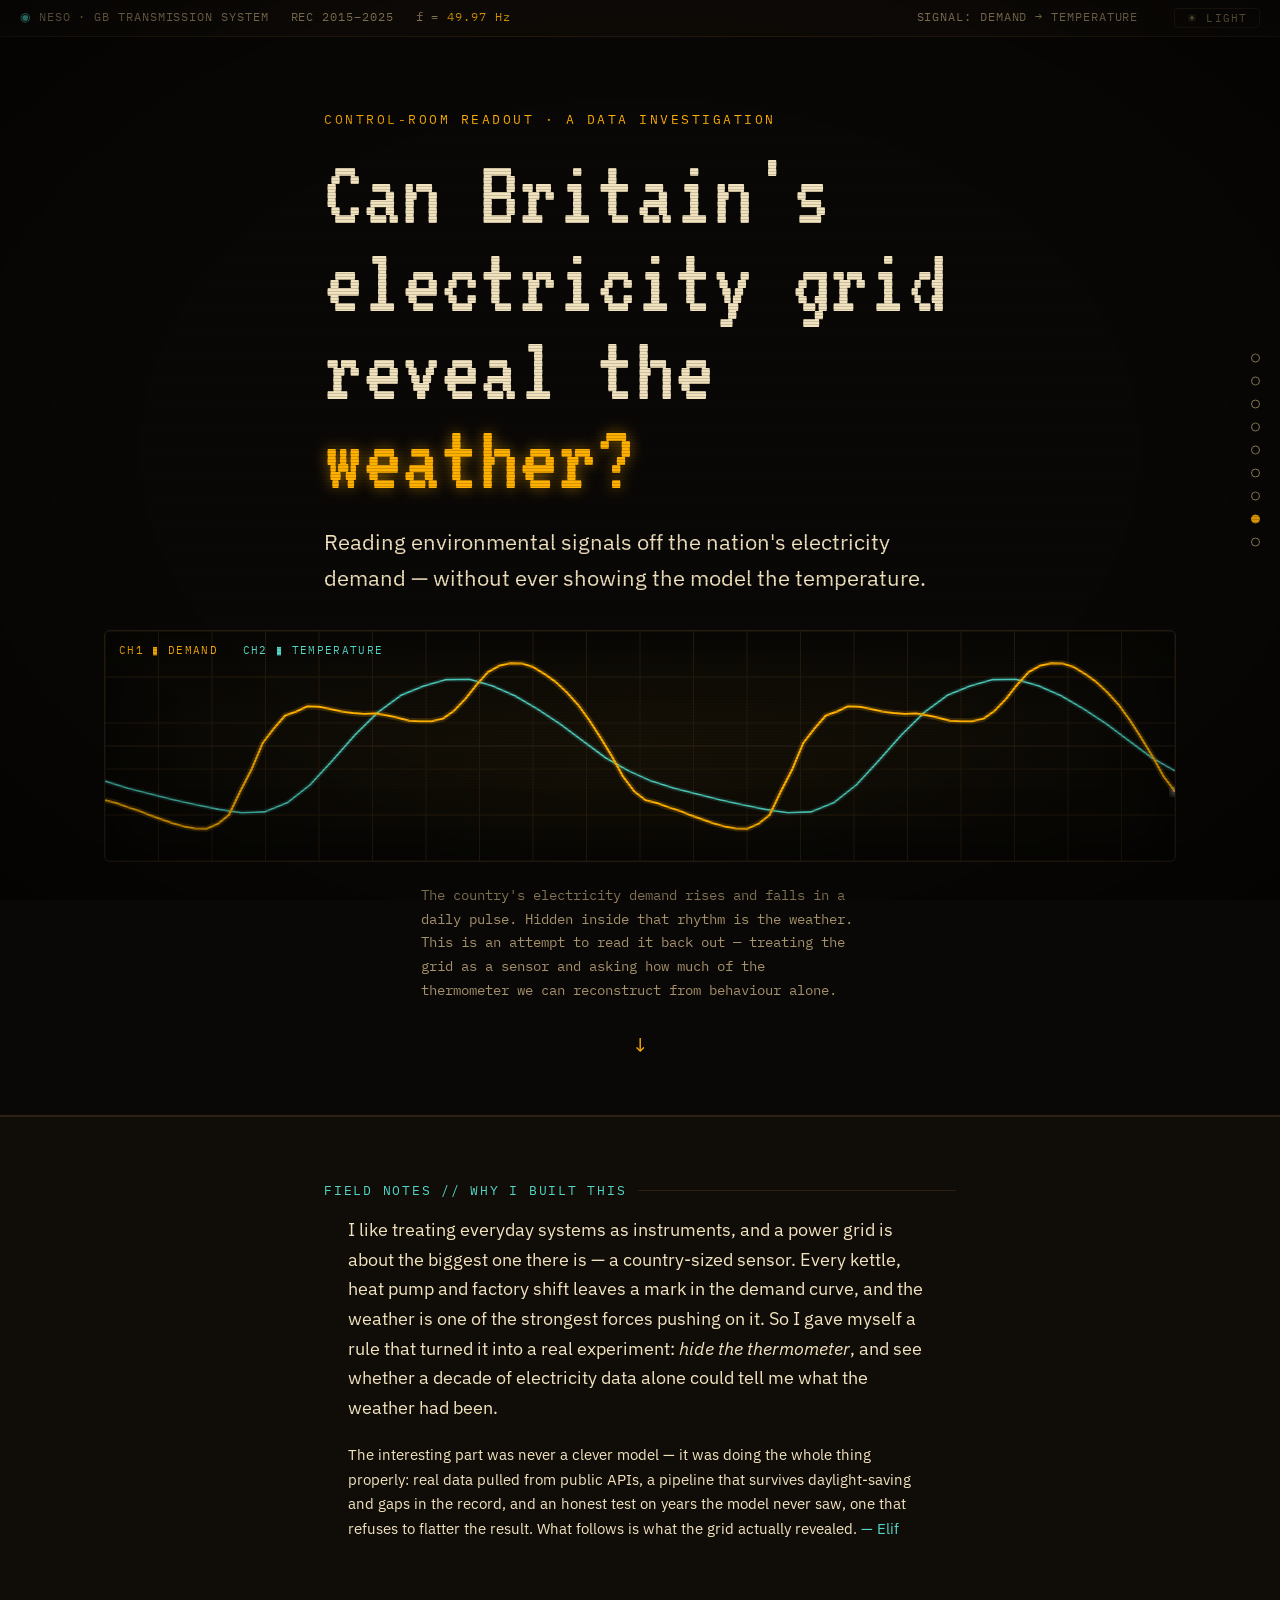
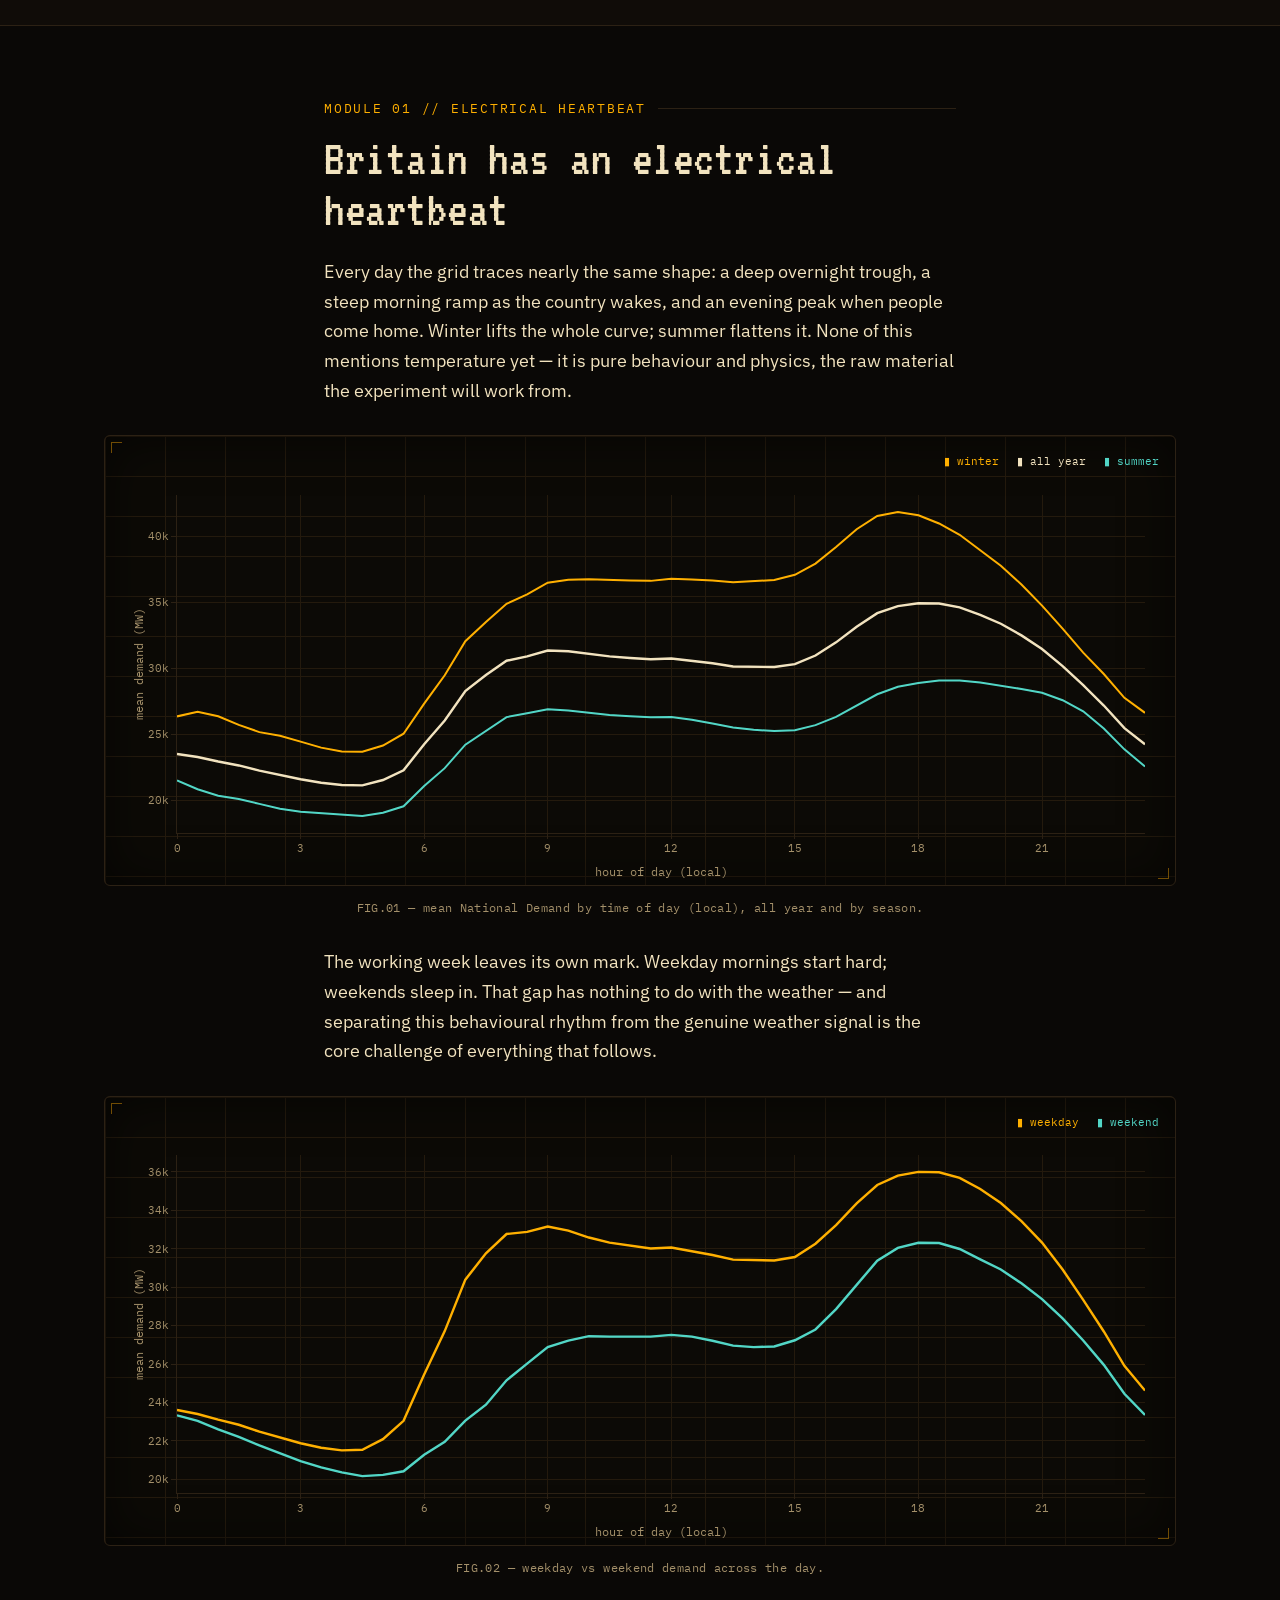
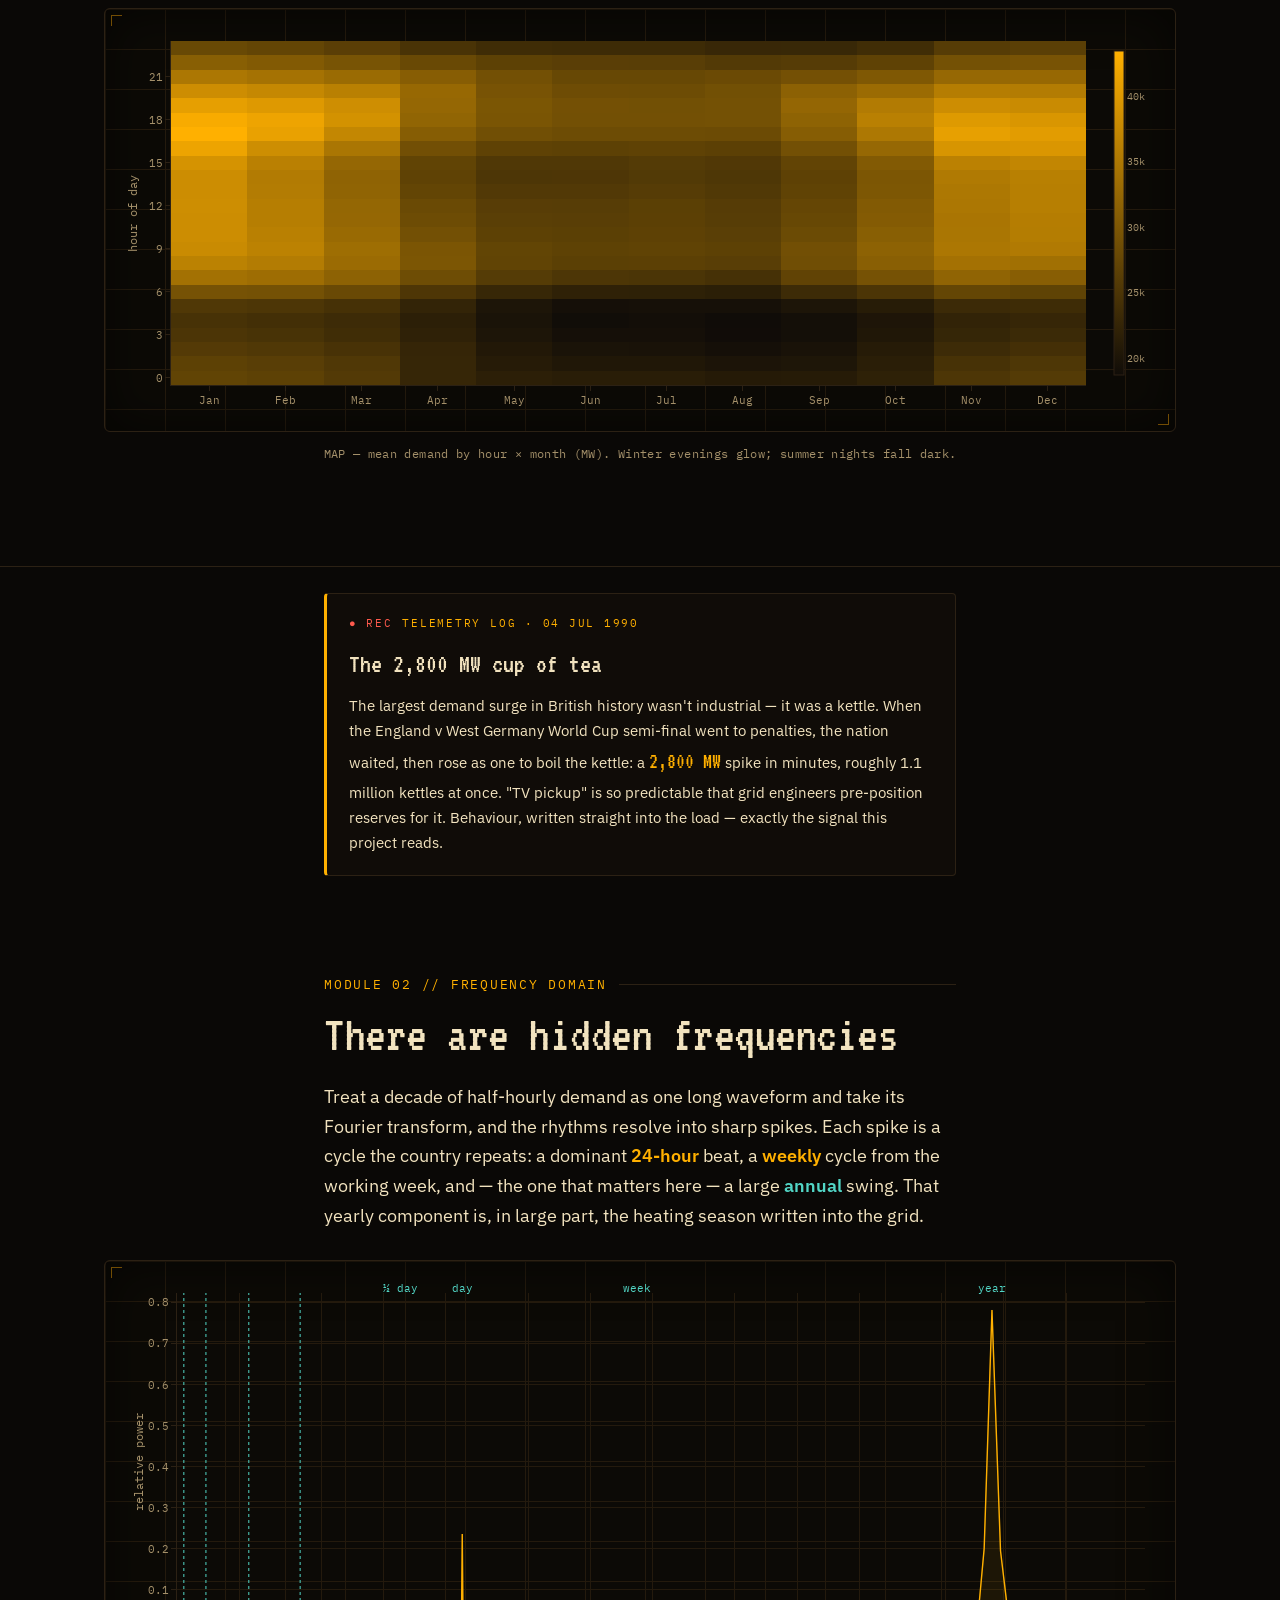
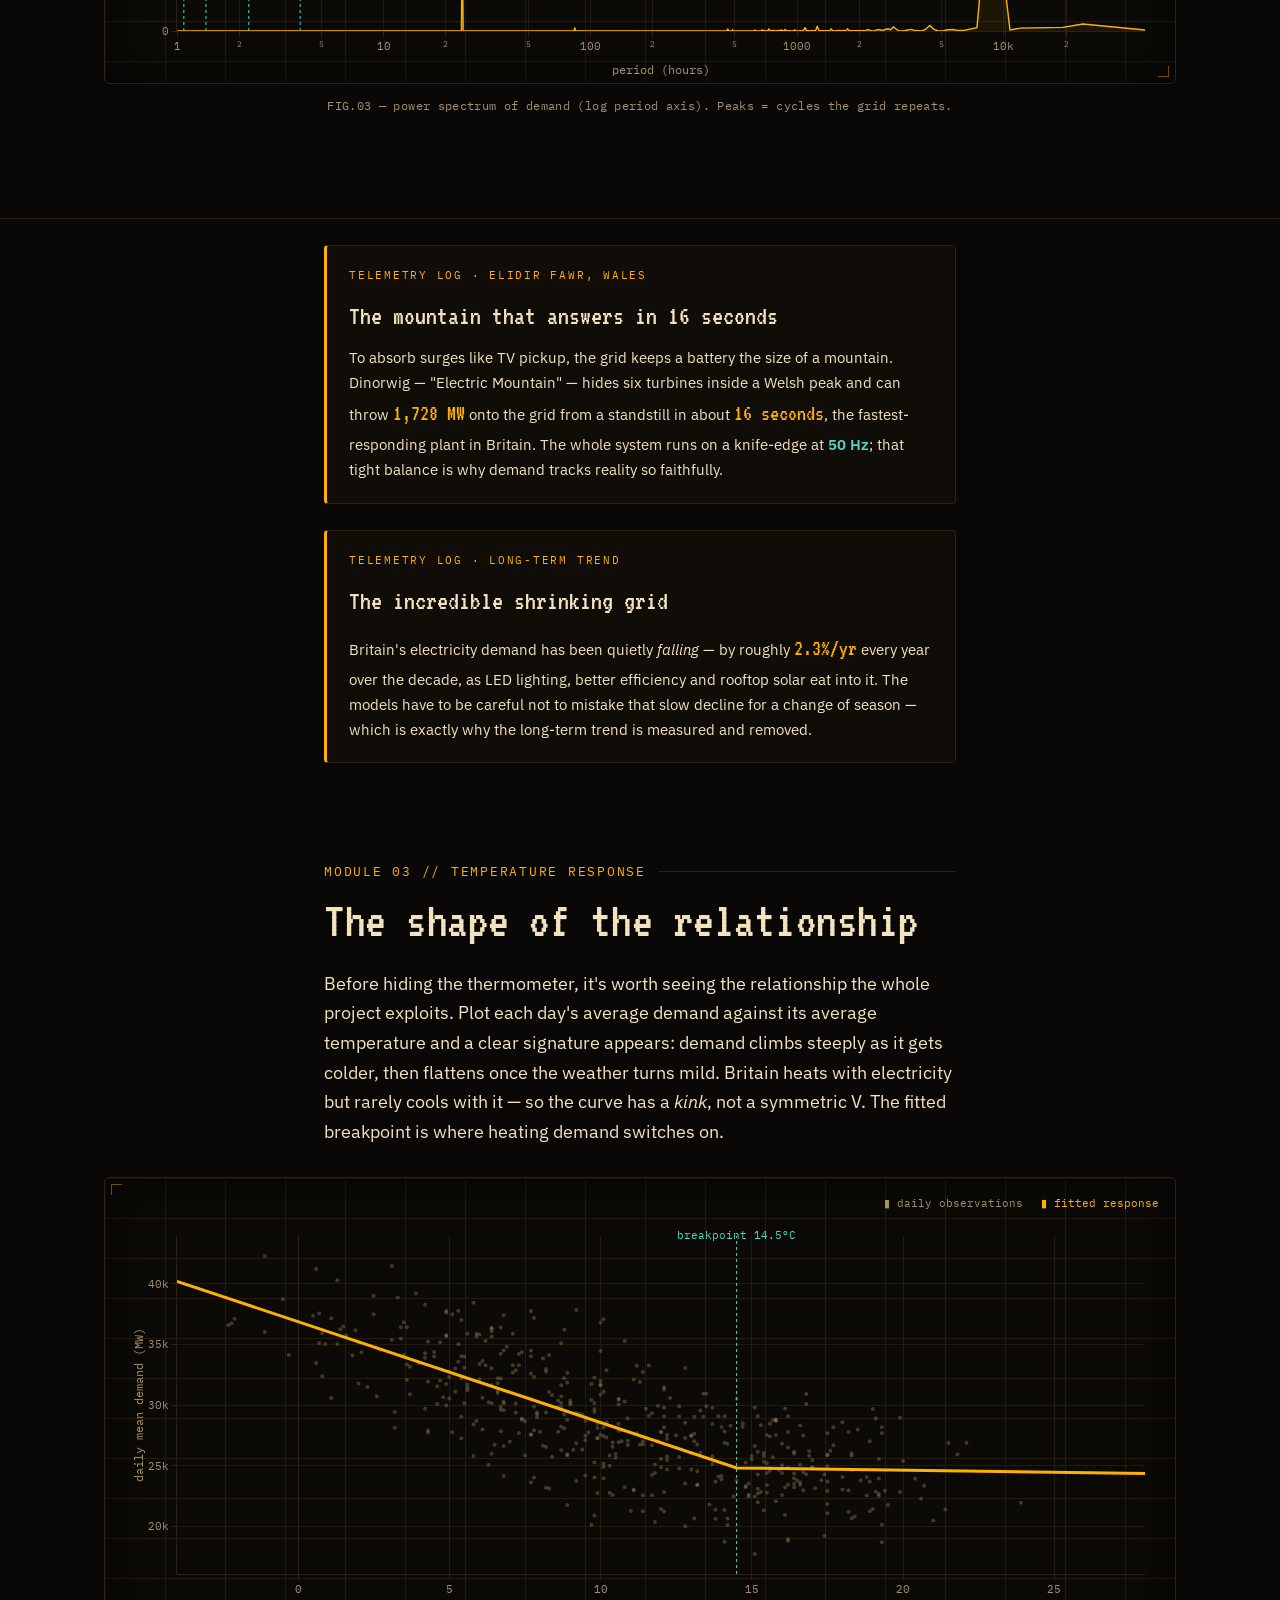
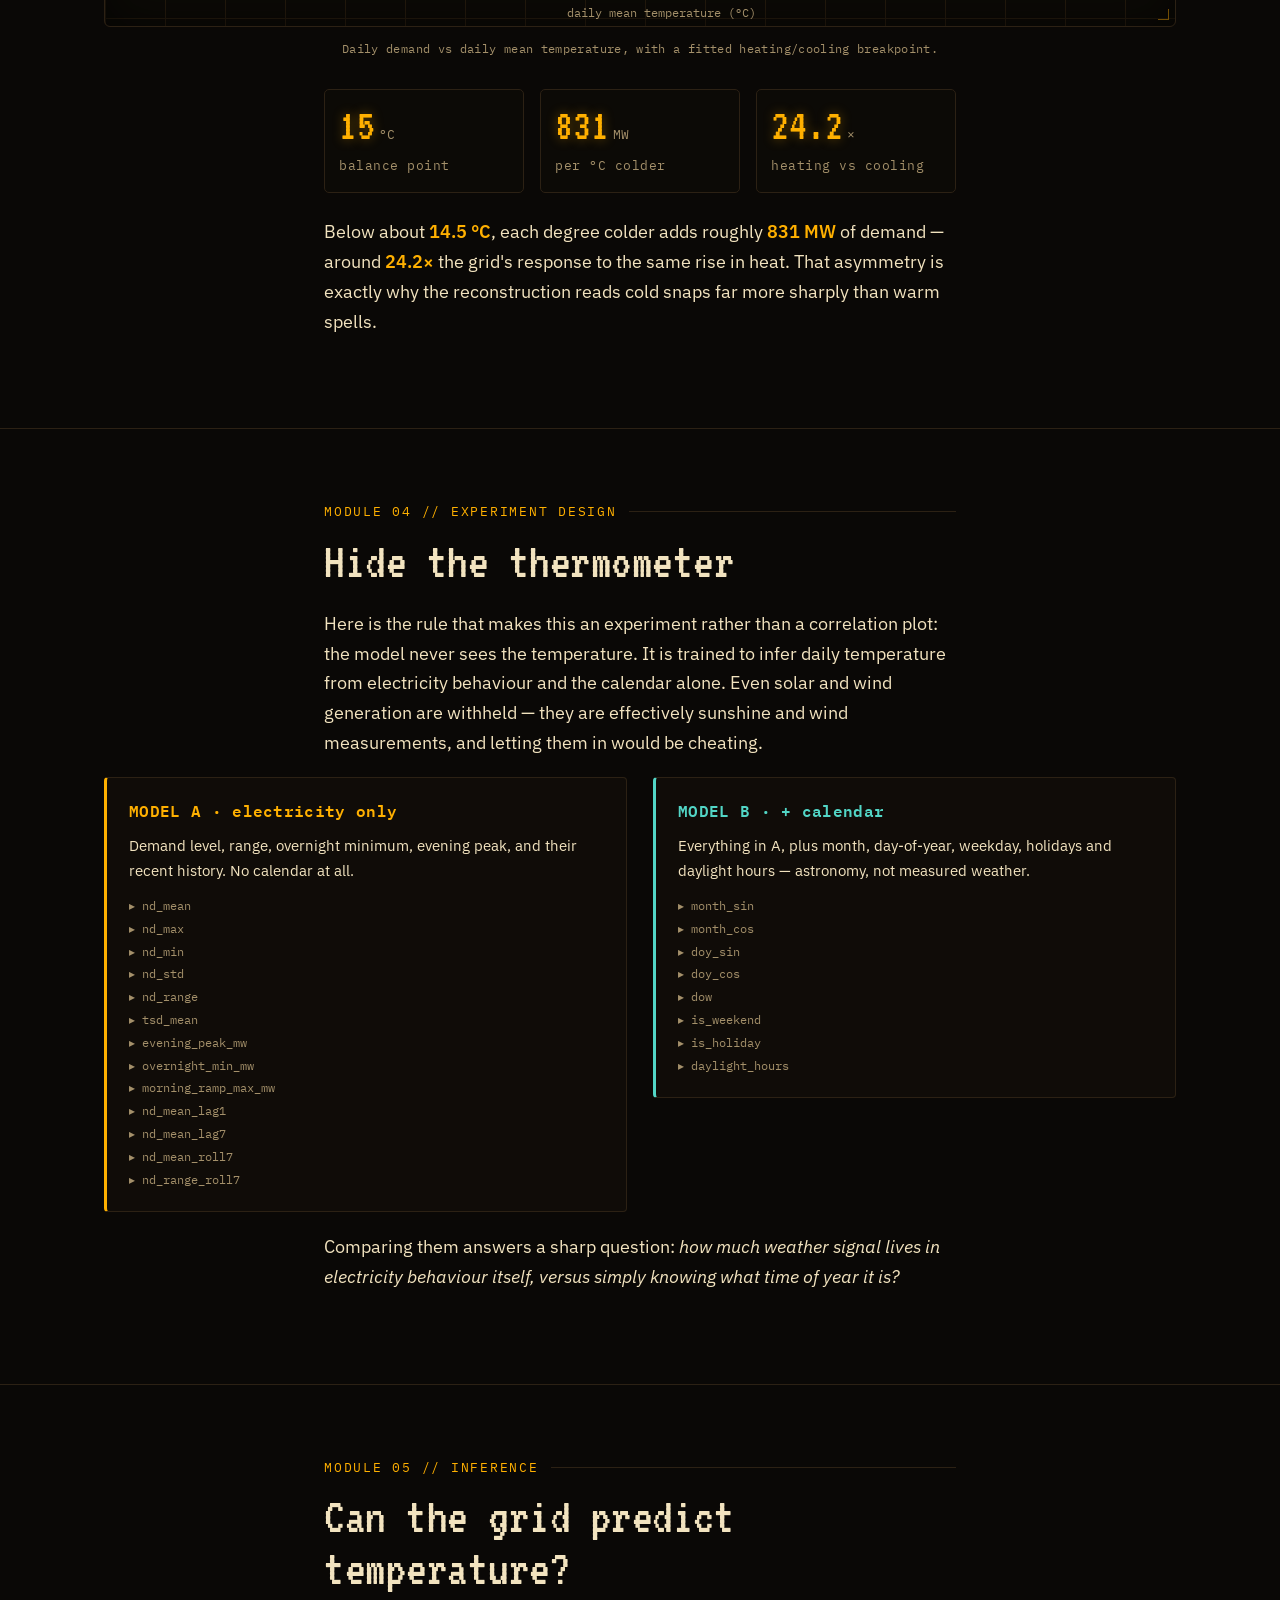
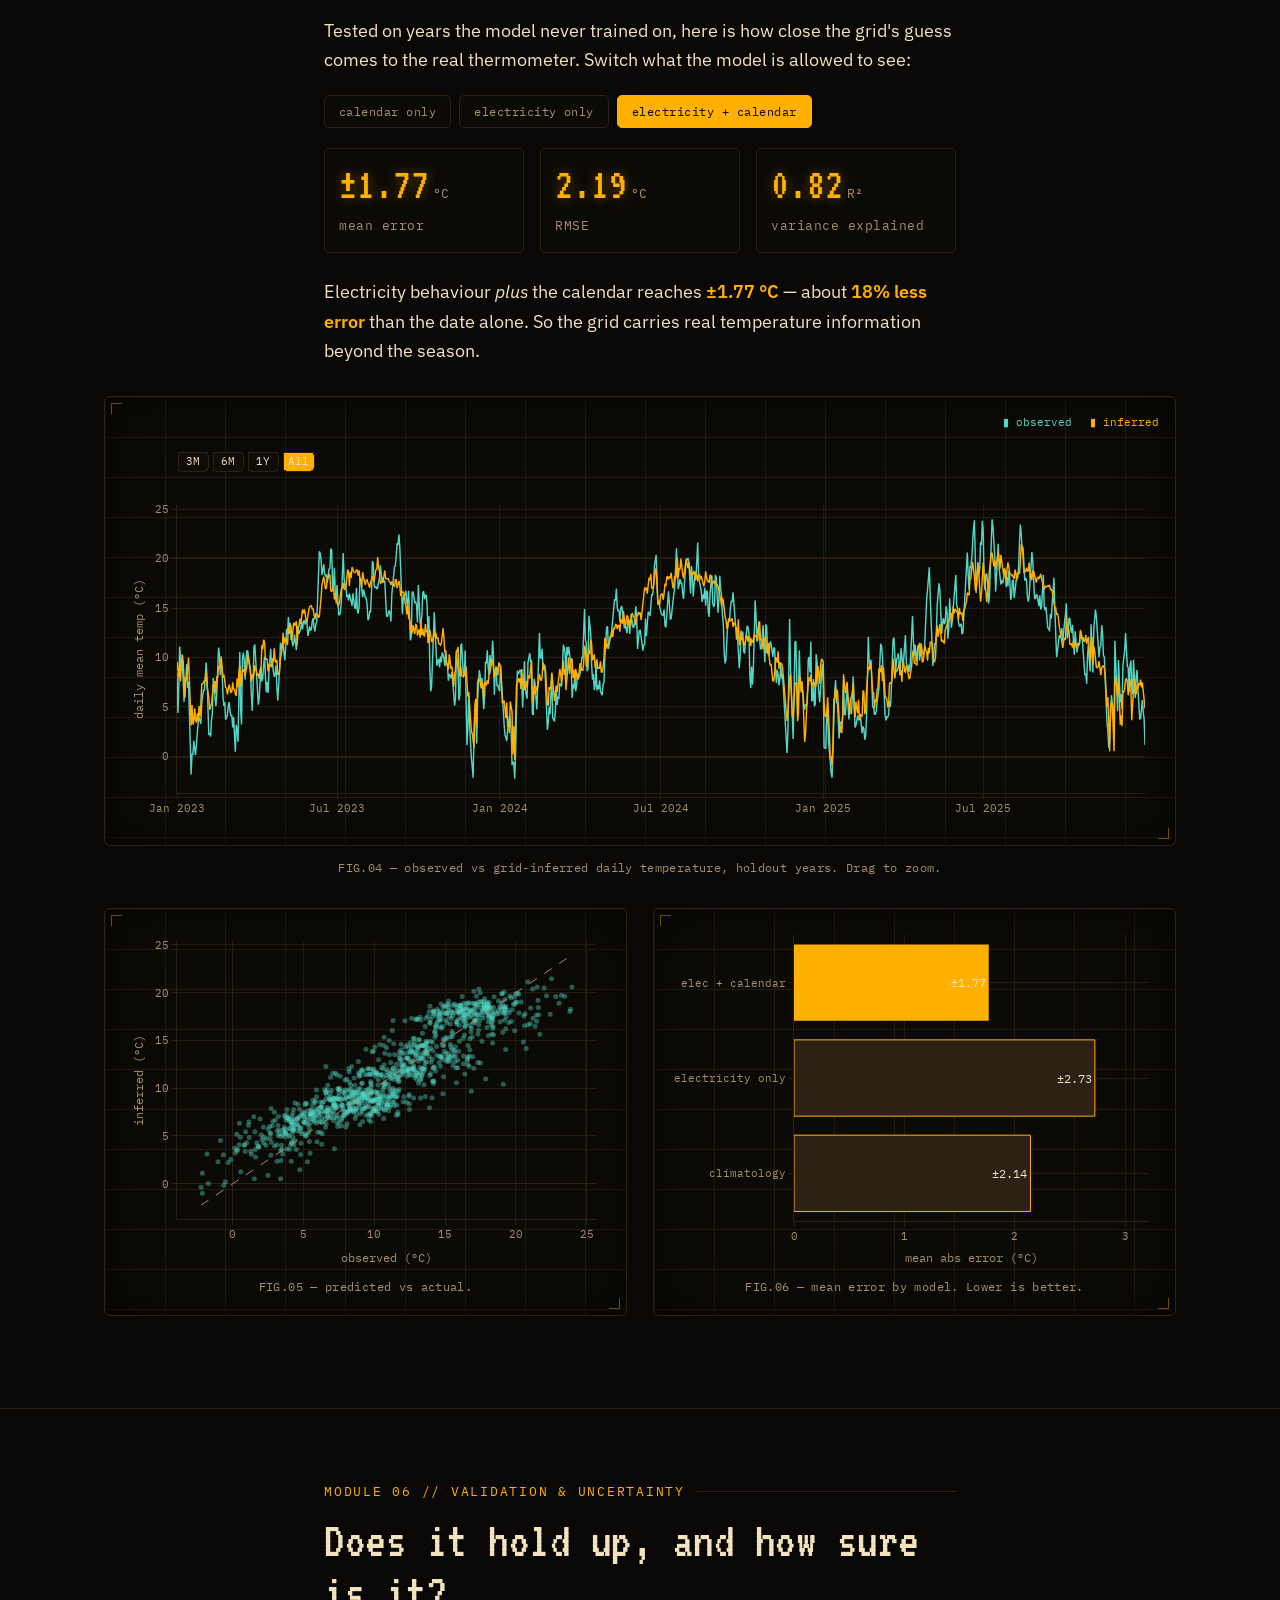
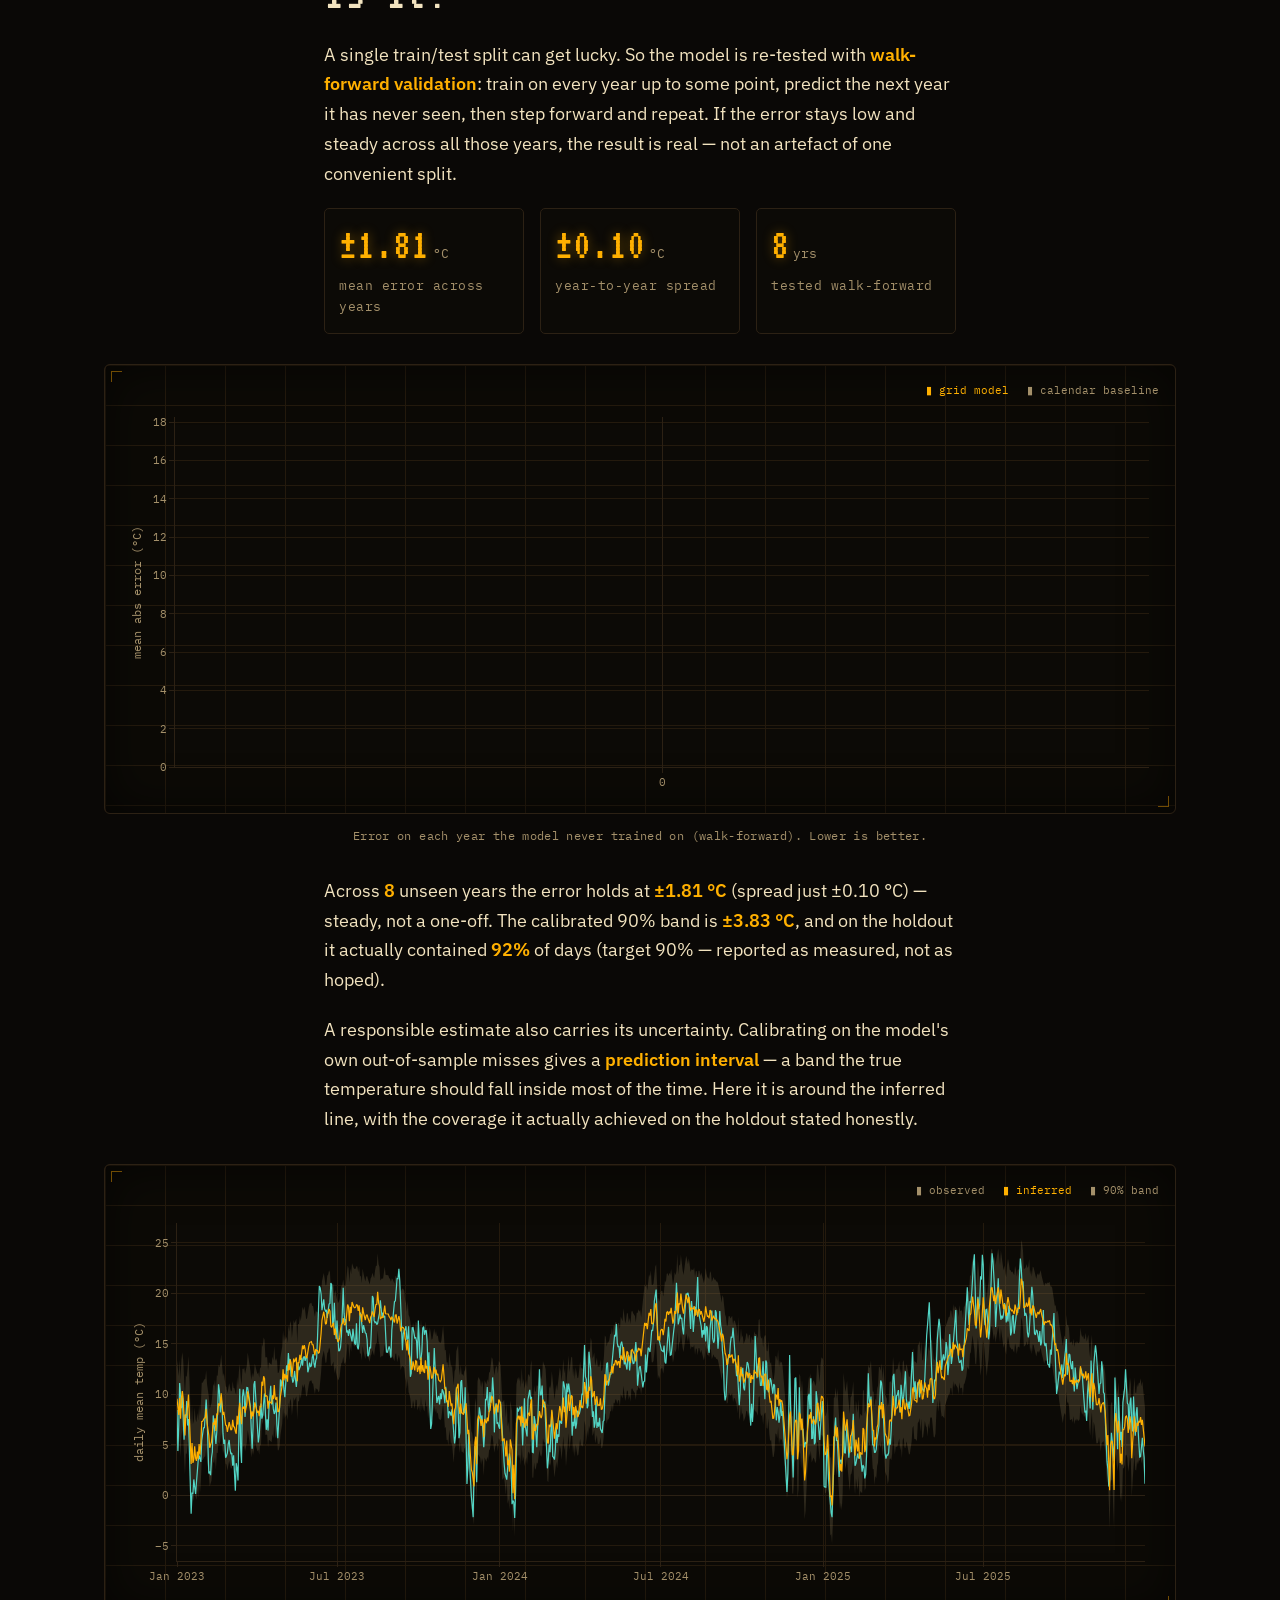
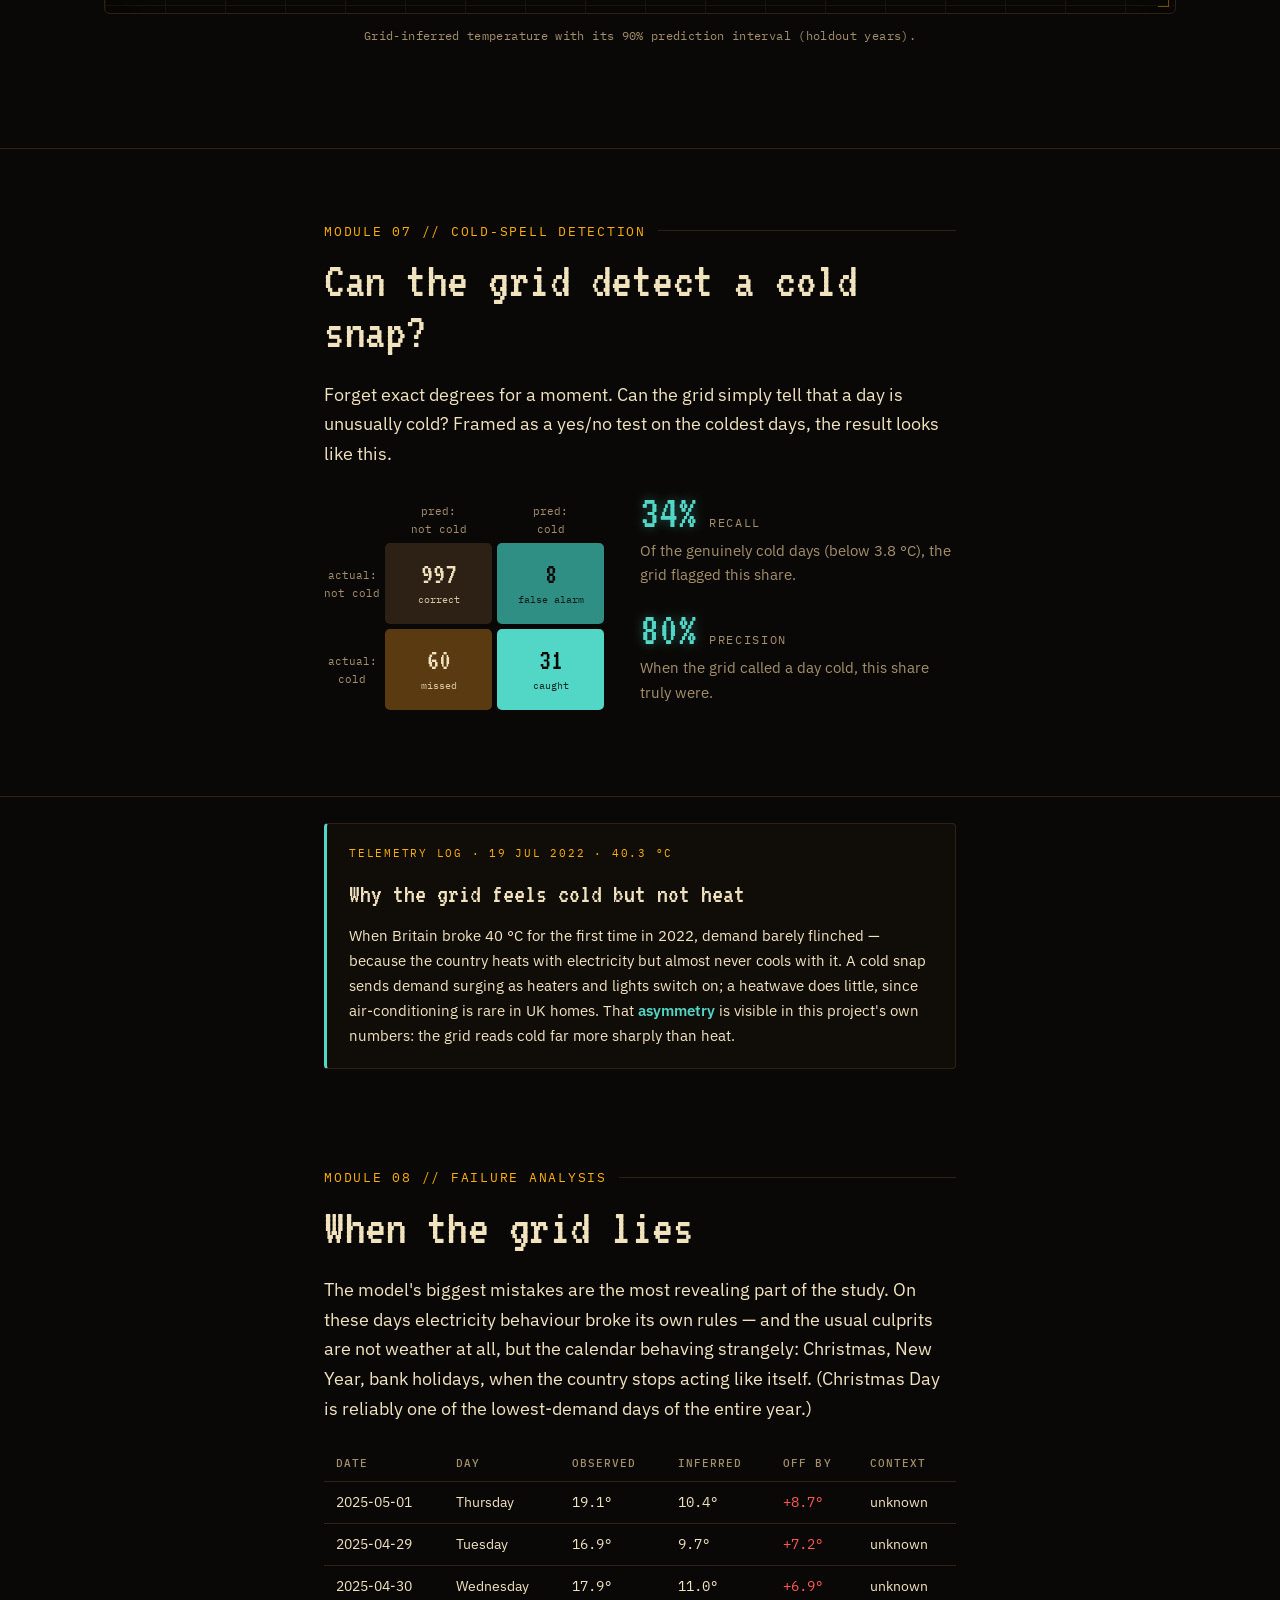
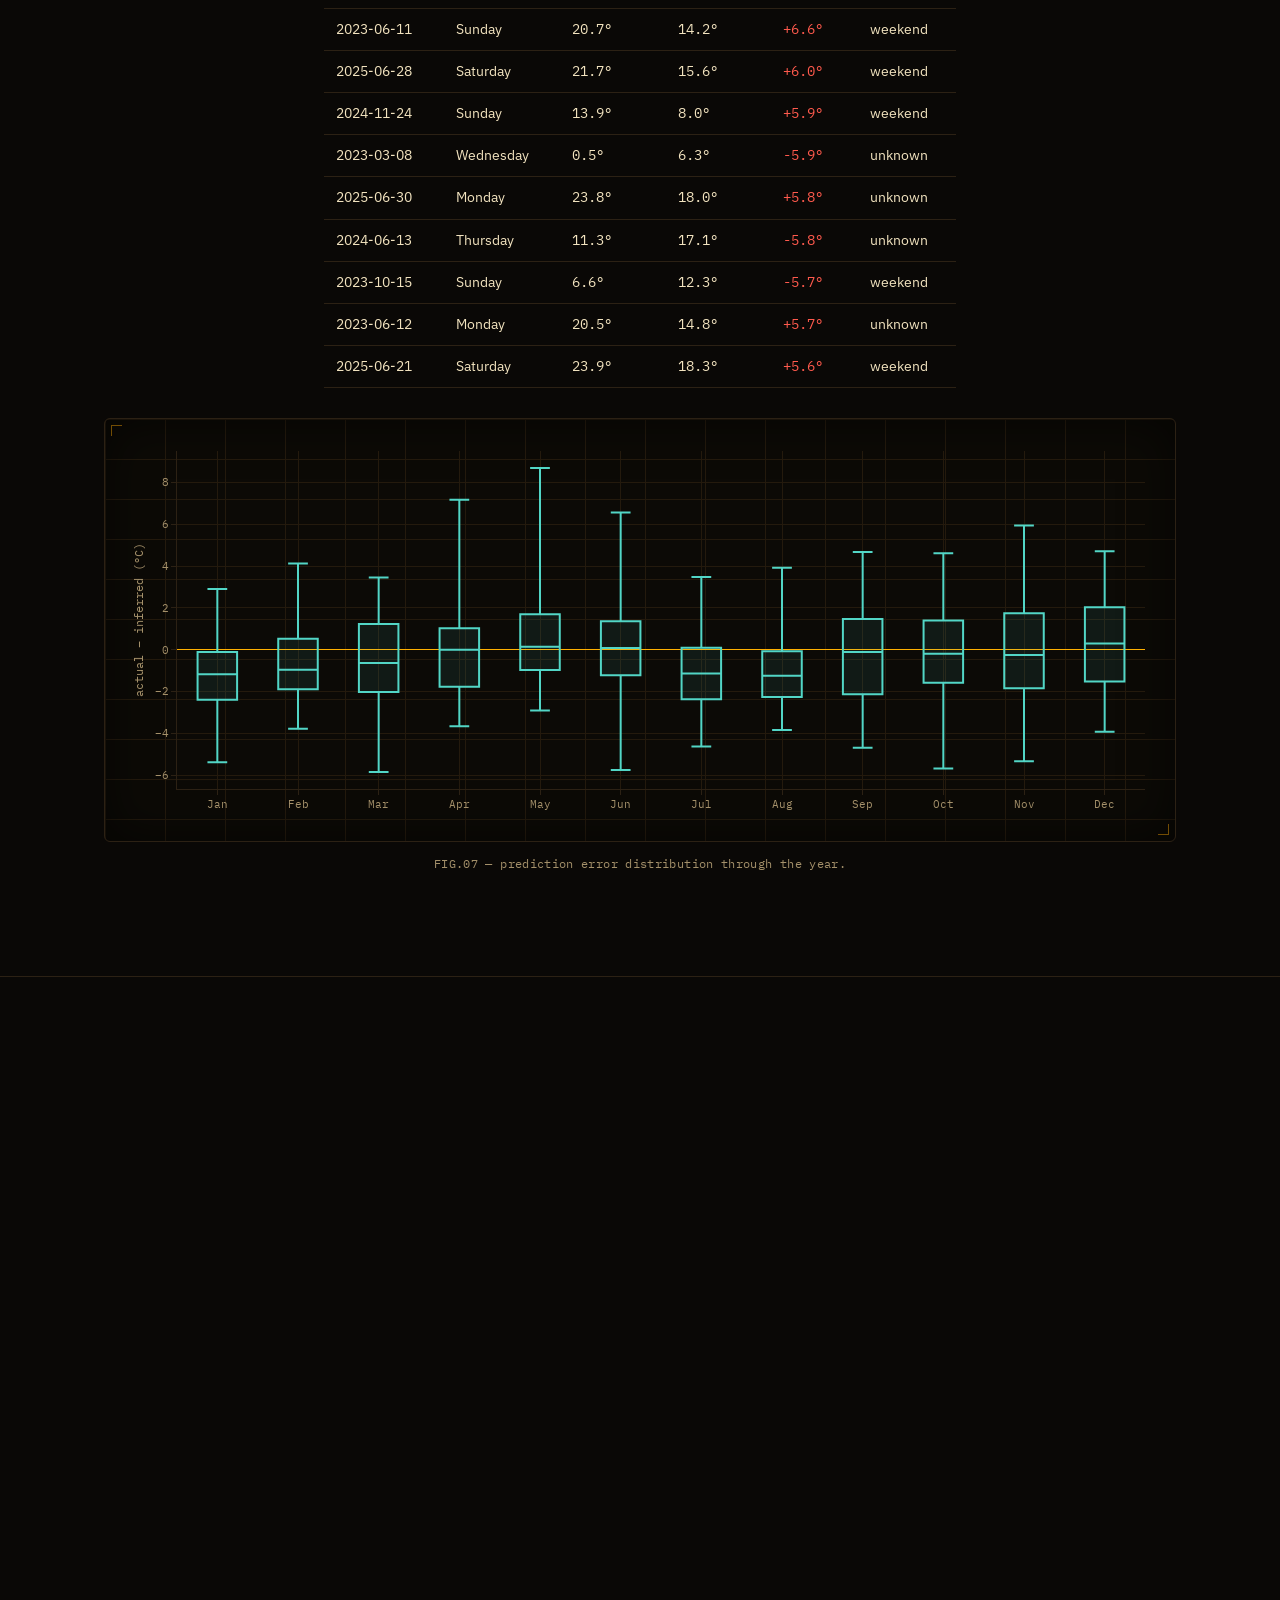
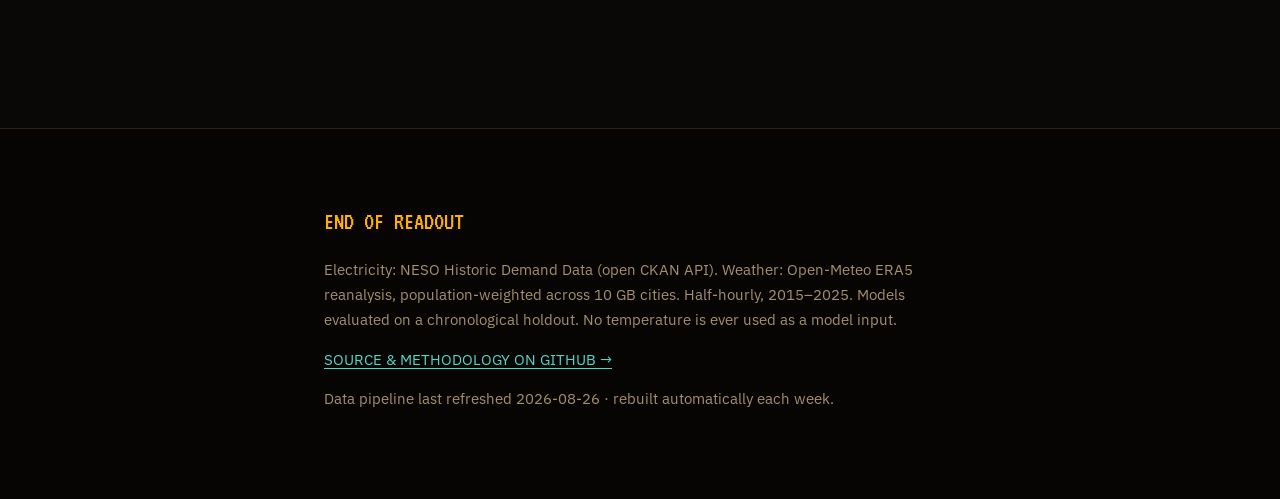
==== commit 07b80ca7: "Phase 3: walk-forward CV + prediction intervals git rebase --abort#" ====
--- a/docs/index.html
+++ b/docs/index.html
@@ -188,9 +188,33 @@
   </div>
 </section>
 
-<!-- 05 -->
+<!-- 06 VALIDATION & UNCERTAINTY (new) -->
+<section class="section" id="s4b">
+  <div class="wrap"><p class="modtag mono">MODULE 06 // VALIDATION &amp; UNCERTAINTY</p>
+    <h2>Does it hold up, and how sure is it?</h2></div>
+  <p class="body">A single train/test split can get lucky. So the model is re-tested with
+    <strong>walk-forward validation</strong>: train on every year up to some point, predict the next
+    year it has never seen, then step forward and repeat. If the error stays low and steady across all
+    those years, the result is real — not an artefact of one convenient split.</p>
+  <div class="stat-row" id="cv-stats"></div>
+  <div class="panel"><div class="panel-screen">
+    <div class="chlegend"><span style="color:var(--amber)">▮ grid model</span> <span style="color:var(--ink-d)">▮ calendar baseline</span></div>
+    <div id="chart-cv" class="plot"></div></div>
+    <p class="cap">Error on each year the model never trained on (walk-forward). Lower is better.</p></div>
+  <p class="body" id="cv-verdict"></p>
+  <p class="body">A responsible estimate also carries its uncertainty. Calibrating on the model's own
+    out-of-sample misses gives a <strong>prediction interval</strong> — a band the true temperature
+    should fall inside most of the time. Here it is around the inferred line, with the coverage it
+    actually achieved on the holdout stated honestly.</p>
+  <div class="panel"><div class="panel-screen">
+    <div class="chlegend"><span style="color:var(--temp)">▮ observed</span> <span style="color:var(--amber)">▮ inferred</span> <span style="color:var(--ink-d)">▮ 90% band</span></div>
+    <div id="chart-interval" class="plot"></div></div>
+    <p class="cap">Grid-inferred temperature with its 90% prediction interval (holdout years).</p></div>
+</section>
+
+<!-- 07 -->
 <section class="section" id="s5">
-  <div class="wrap"><p class="modtag mono">MODULE 06 // COLD-SPELL DETECTION</p>
+  <div class="wrap"><p class="modtag mono">MODULE 07 // COLD-SPELL DETECTION</p>
     <h2>Can the grid detect a cold snap?</h2></div>
   <p class="body">Forget exact degrees for a moment. Can the grid simply tell that a day is unusually
     cold? Framed as a yes/no test on the coldest days, the result looks like this.</p>
@@ -218,7 +242,7 @@
 
 <!-- 06 -->
 <section class="section" id="s6">
-  <div class="wrap"><p class="modtag mono">MODULE 07 // FAILURE ANALYSIS</p>
+  <div class="wrap"><p class="modtag mono">MODULE 08 // FAILURE ANALYSIS</p>
     <h2>When the grid lies</h2></div>
   <p class="body">The model's biggest mistakes are the most revealing part of the study. On these days
     electricity behaviour broke its own rules — and the usual culprits are not weather at all, but the
@@ -234,7 +258,7 @@
 
 <!-- 07 -->
 <section class="section" id="s7">
-  <div class="wrap"><p class="modtag mono">MODULE 08 // CONCLUSION</p>
+  <div class="wrap"><p class="modtag mono">MODULE 09 // CONCLUSION</p>
     <h2>What did we actually learn?</h2>
     <p class="body" id="conclusion">Britain's electricity demand does carry a real temperature signal —
       as a supplement to the calendar, not a replacement for it.</p>
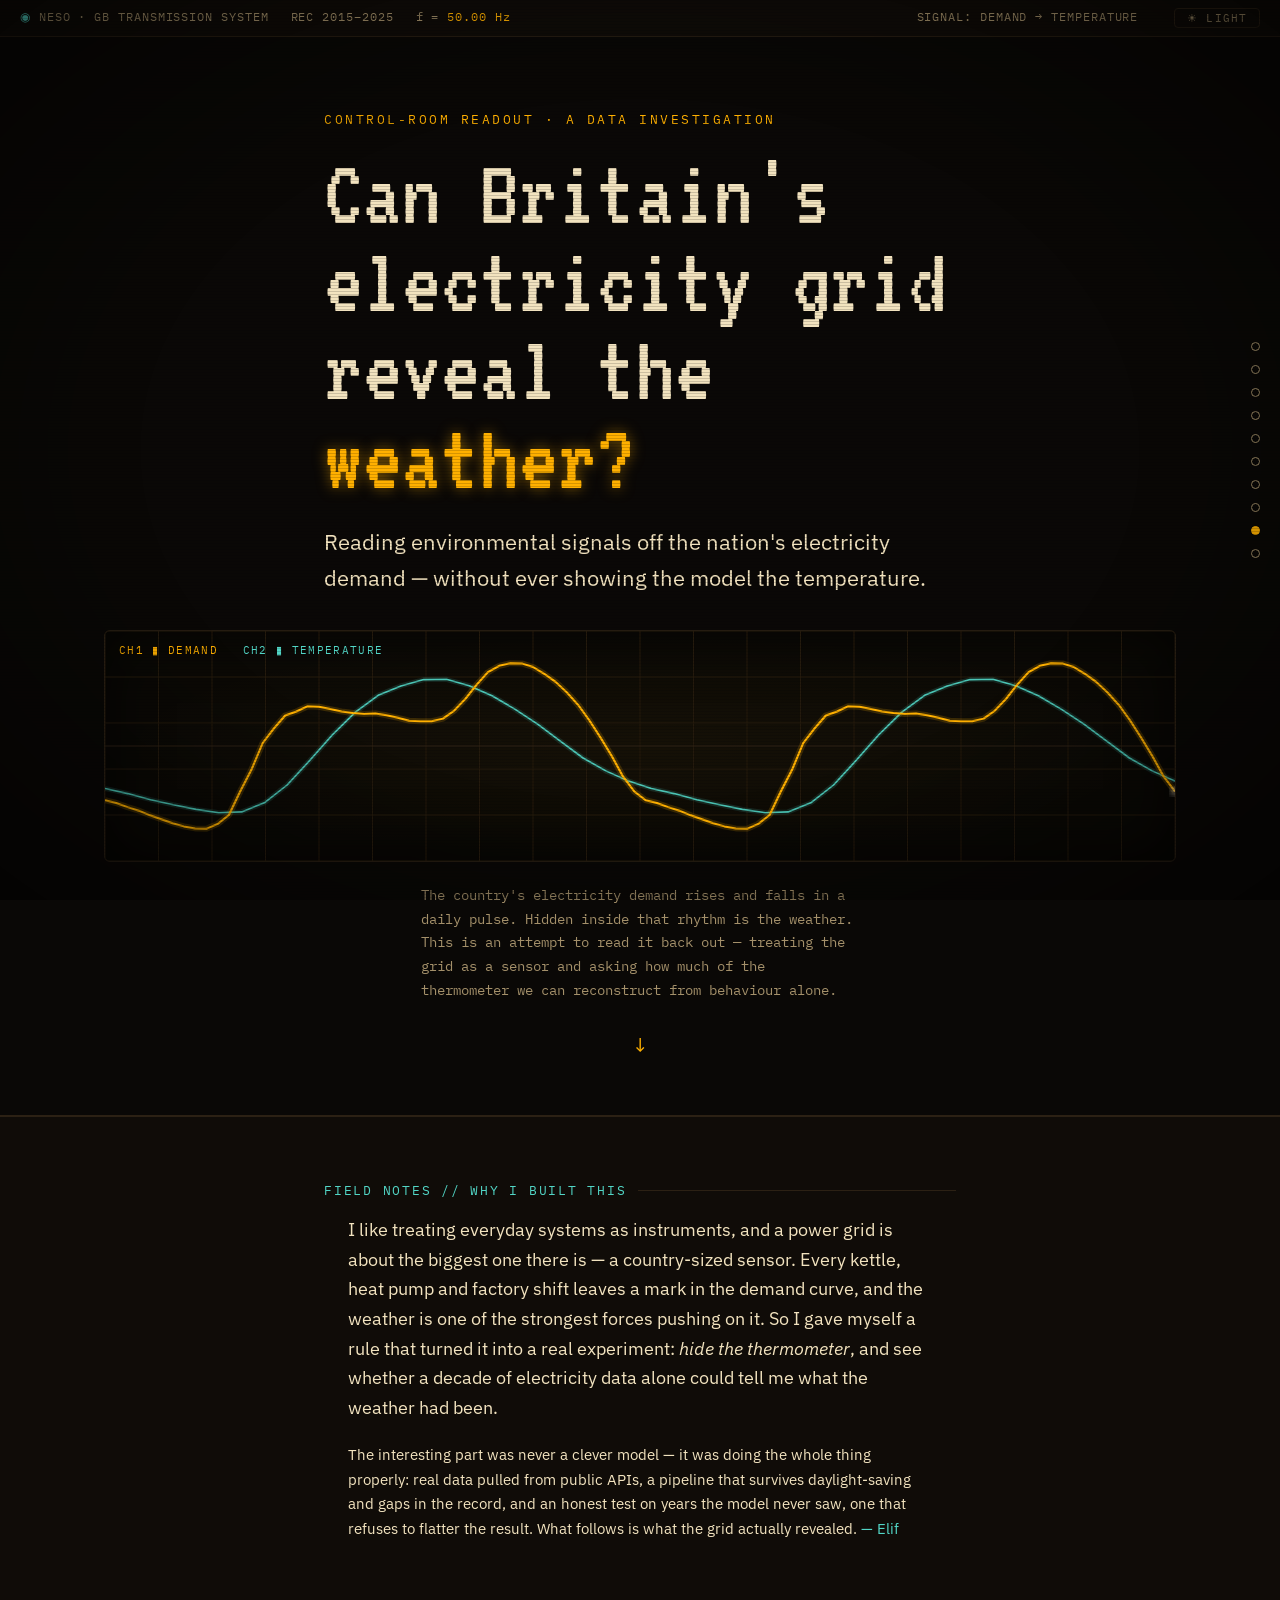
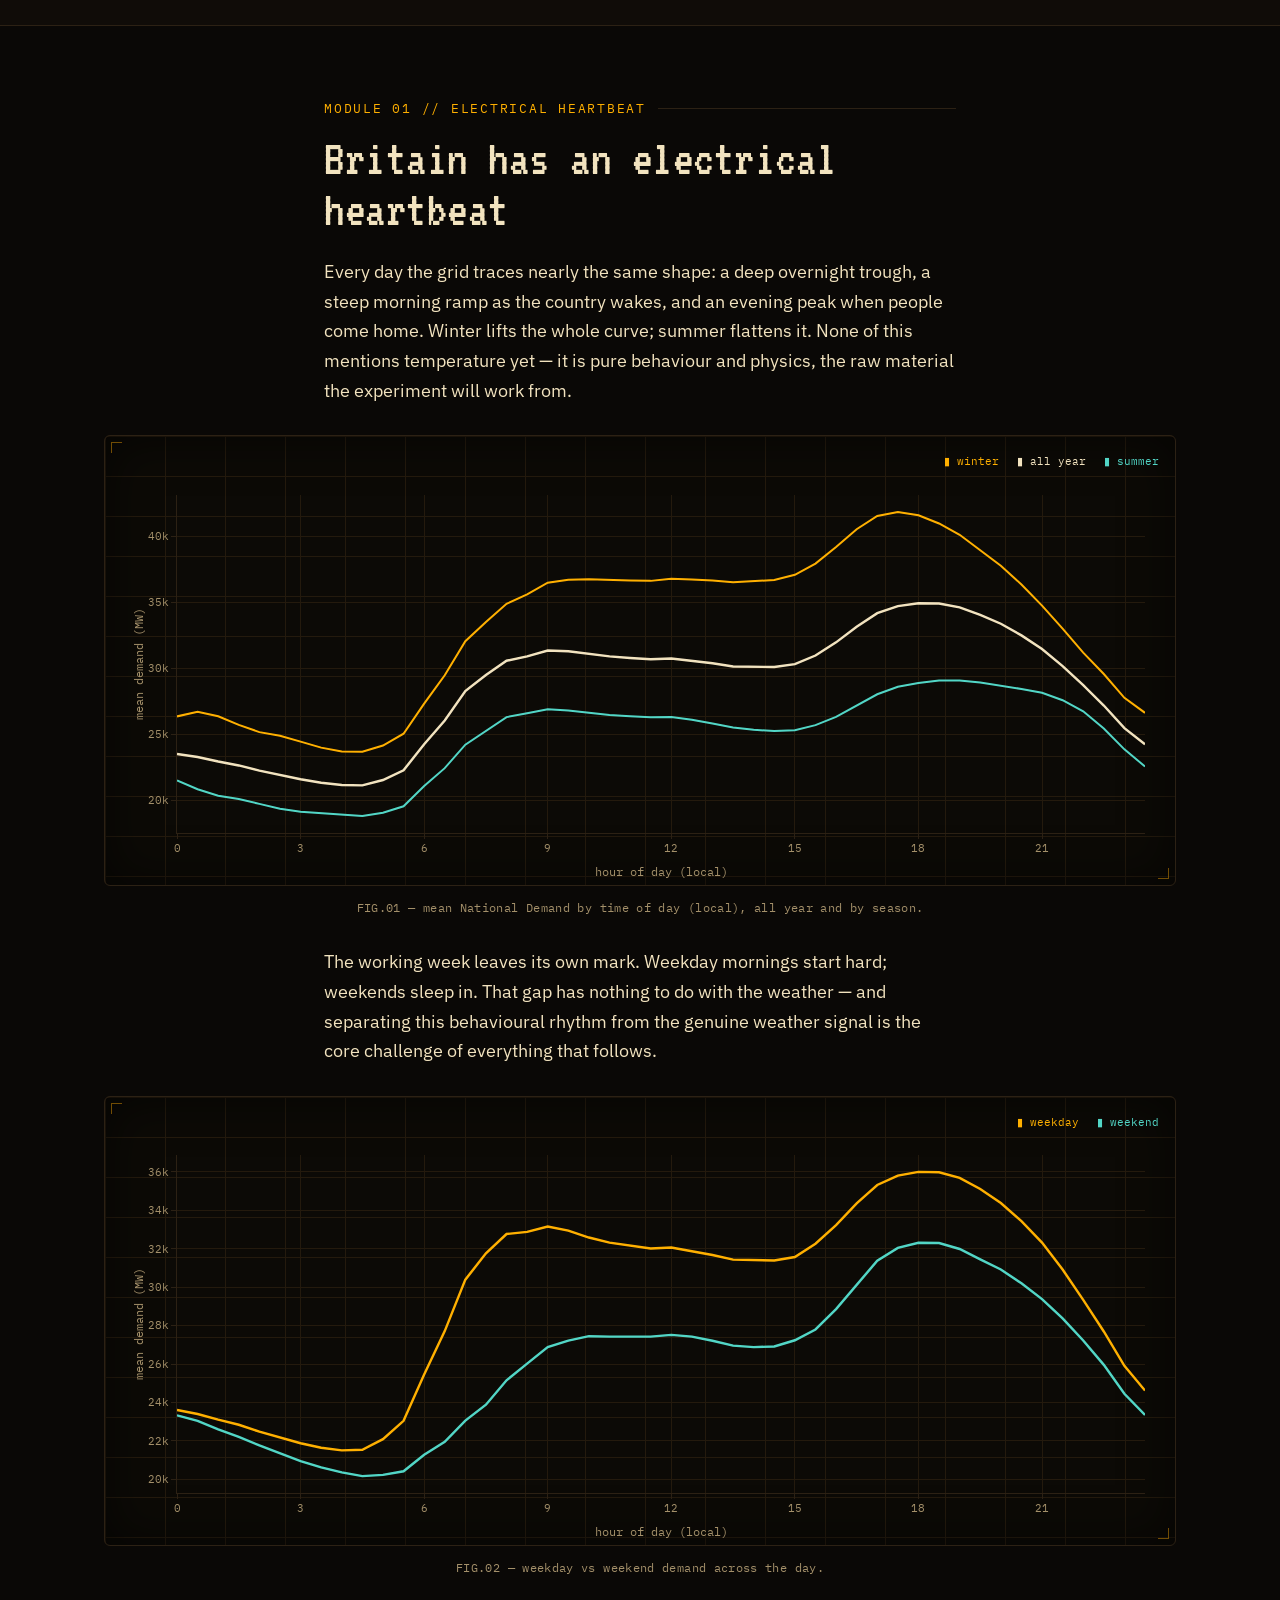
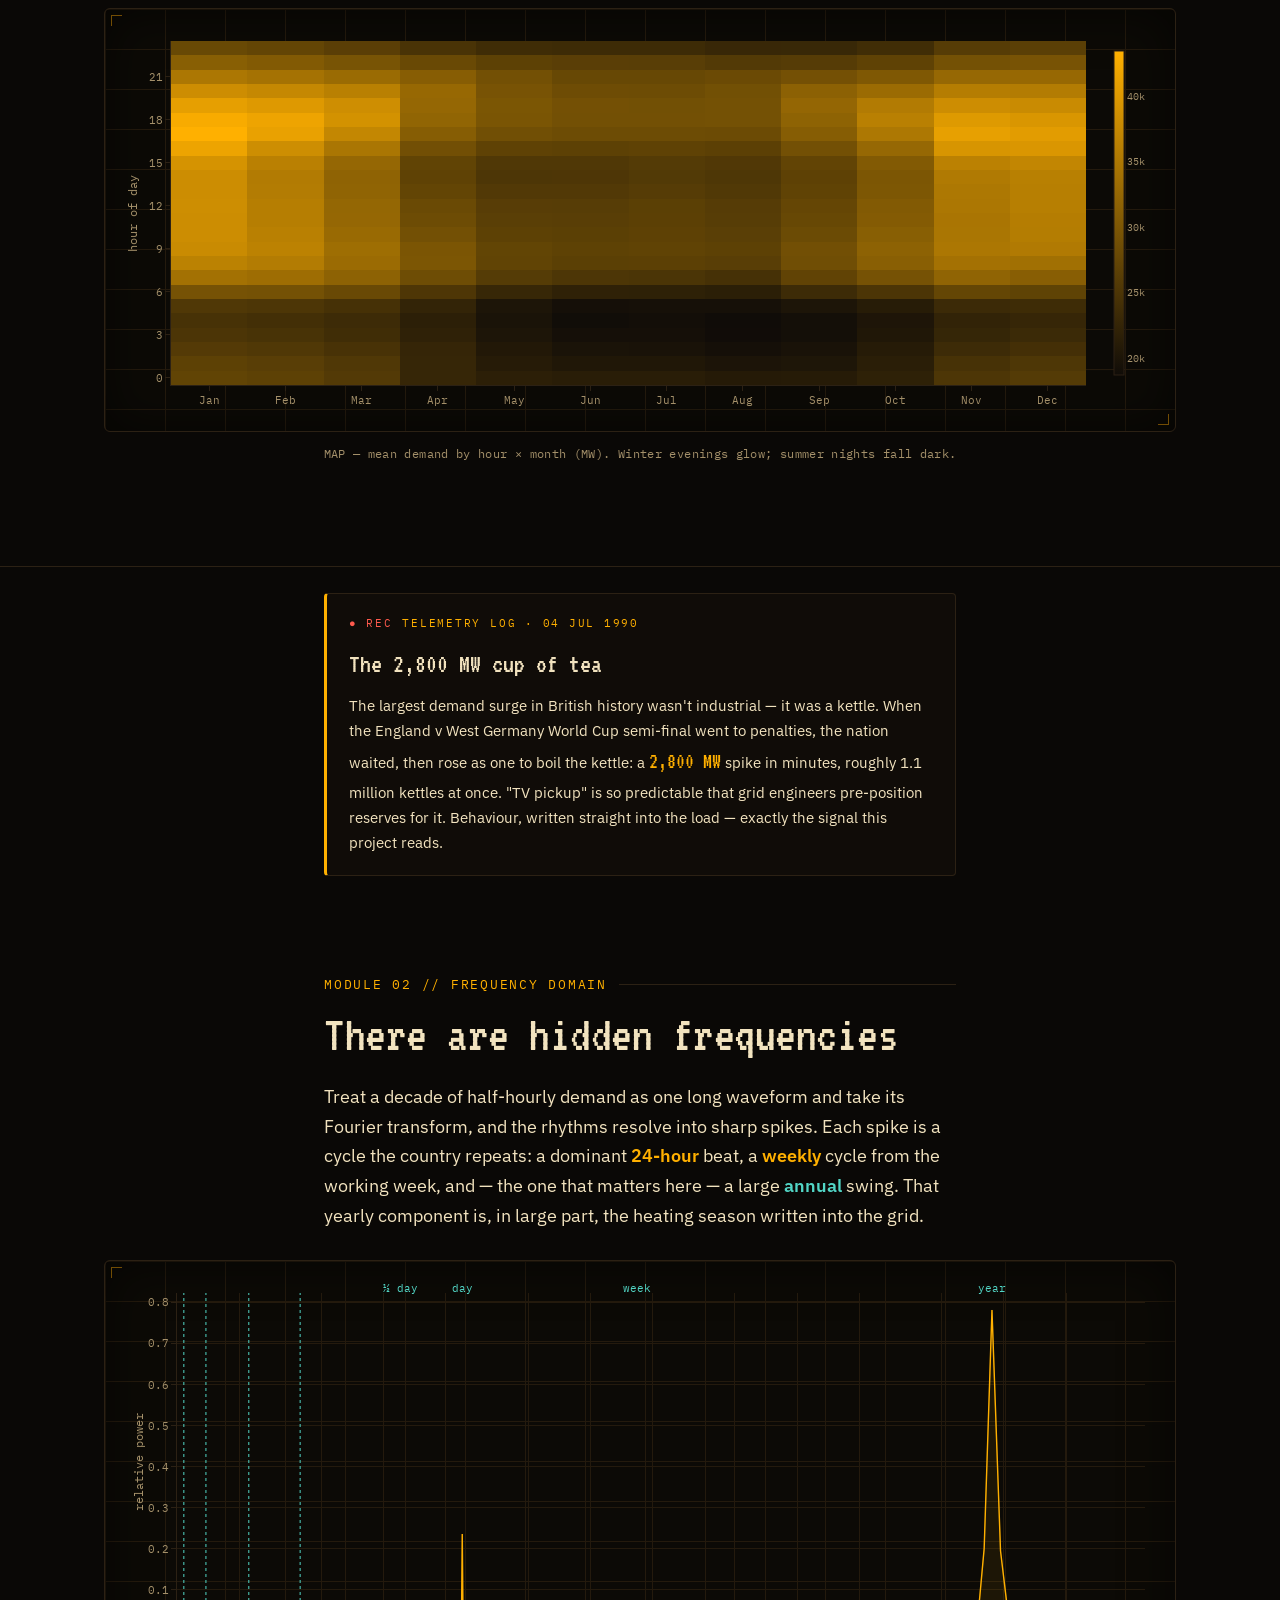
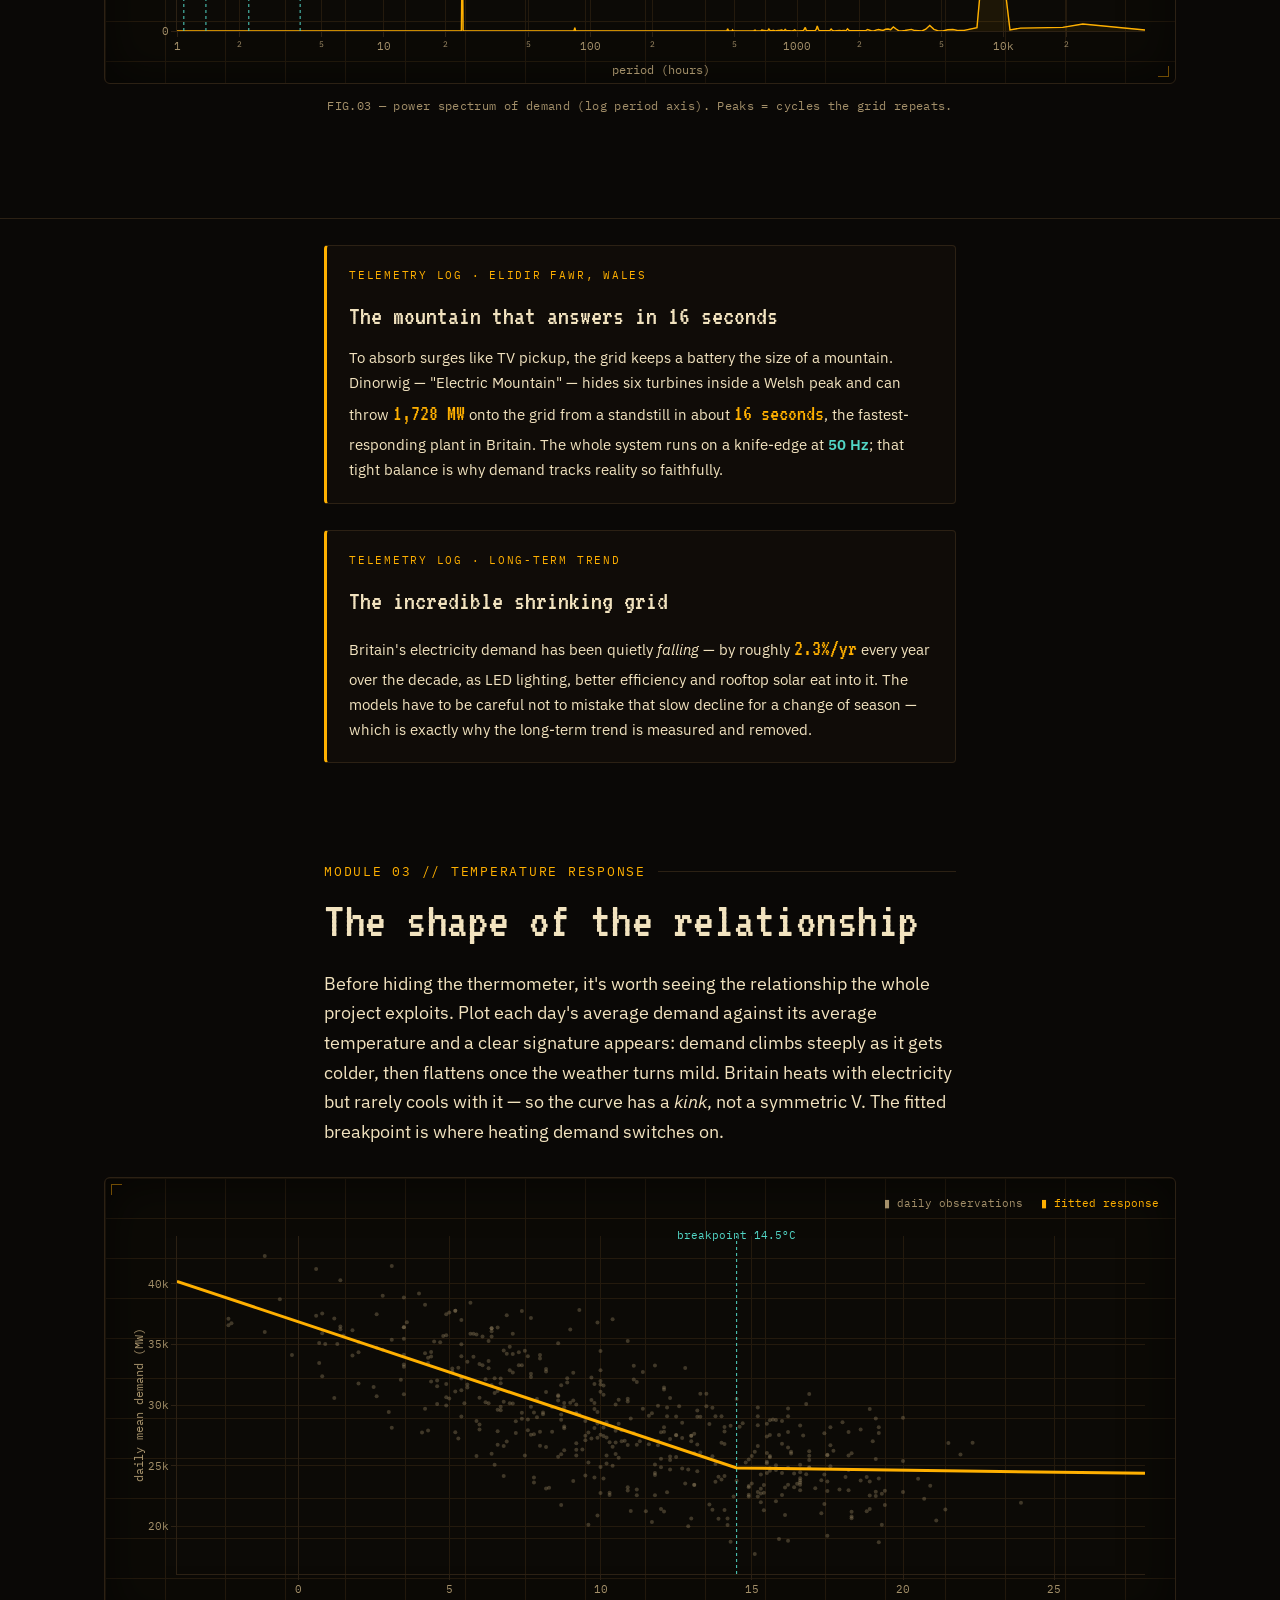
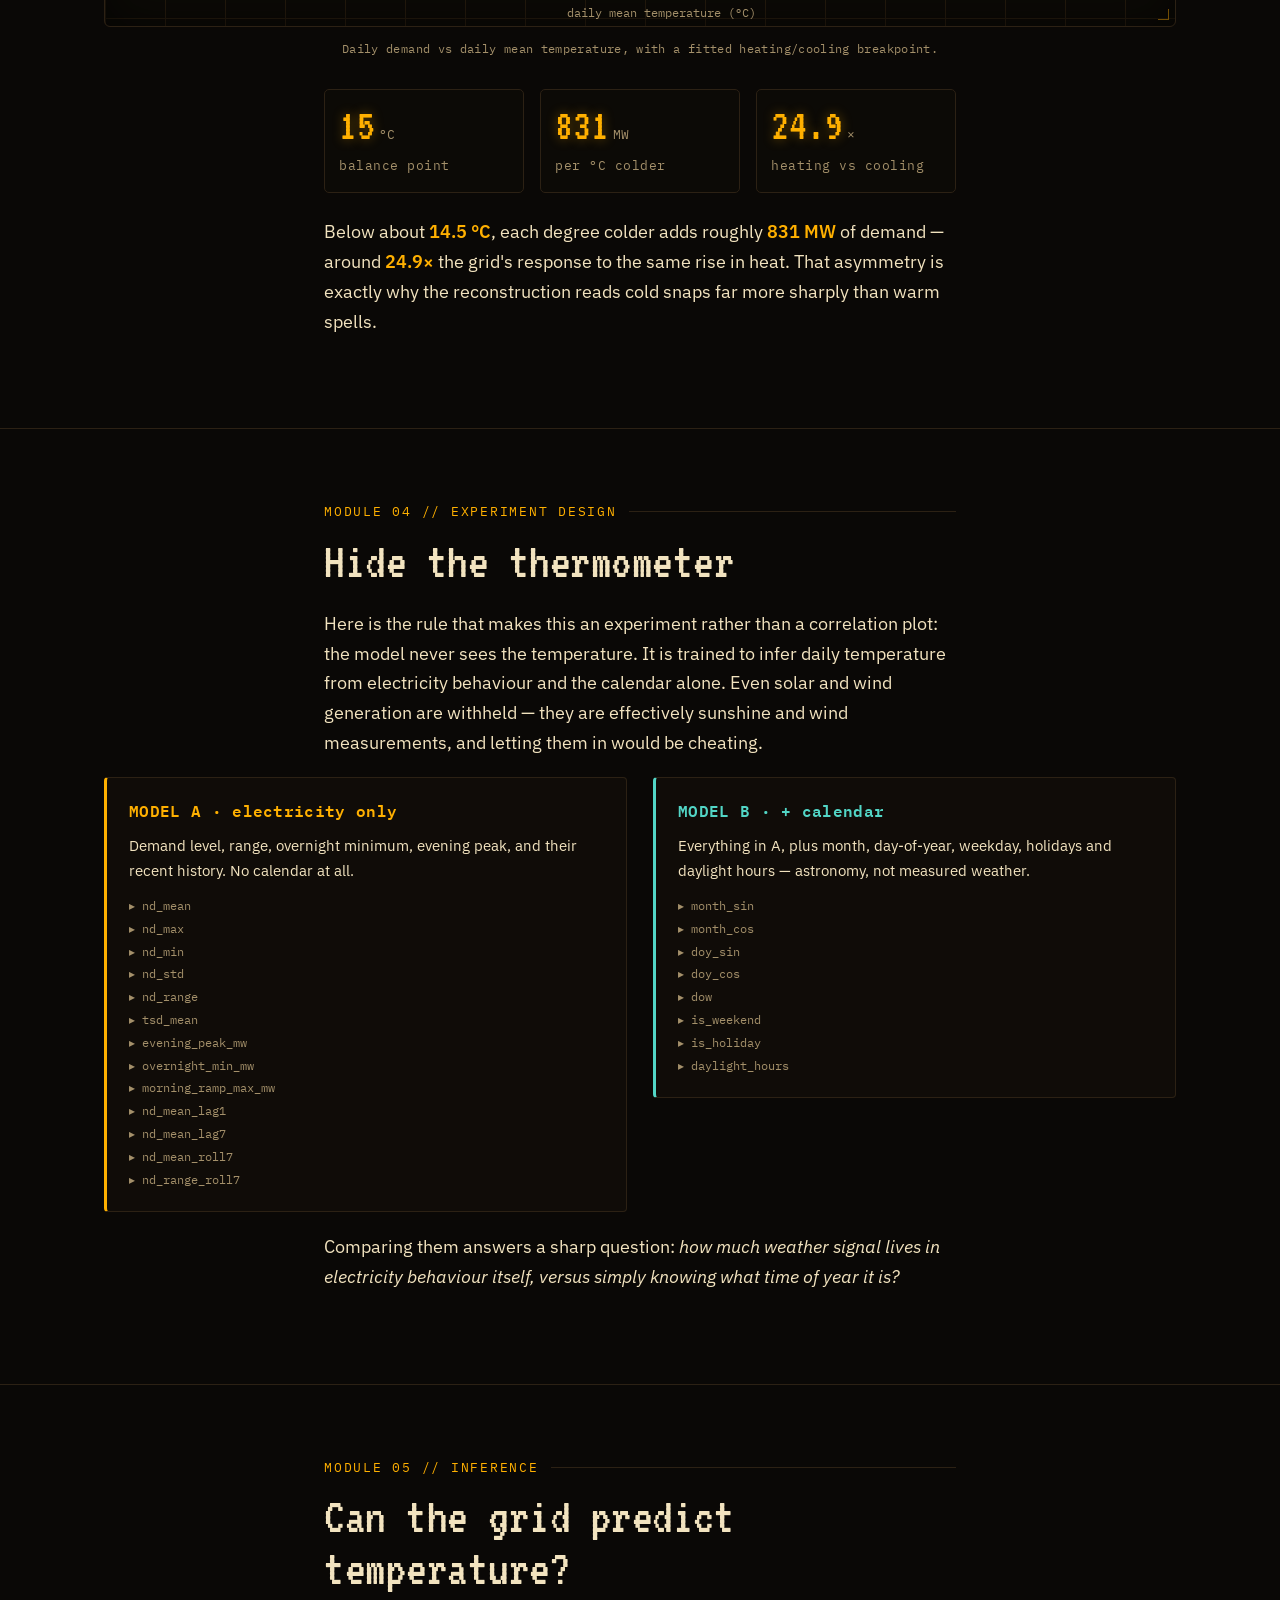
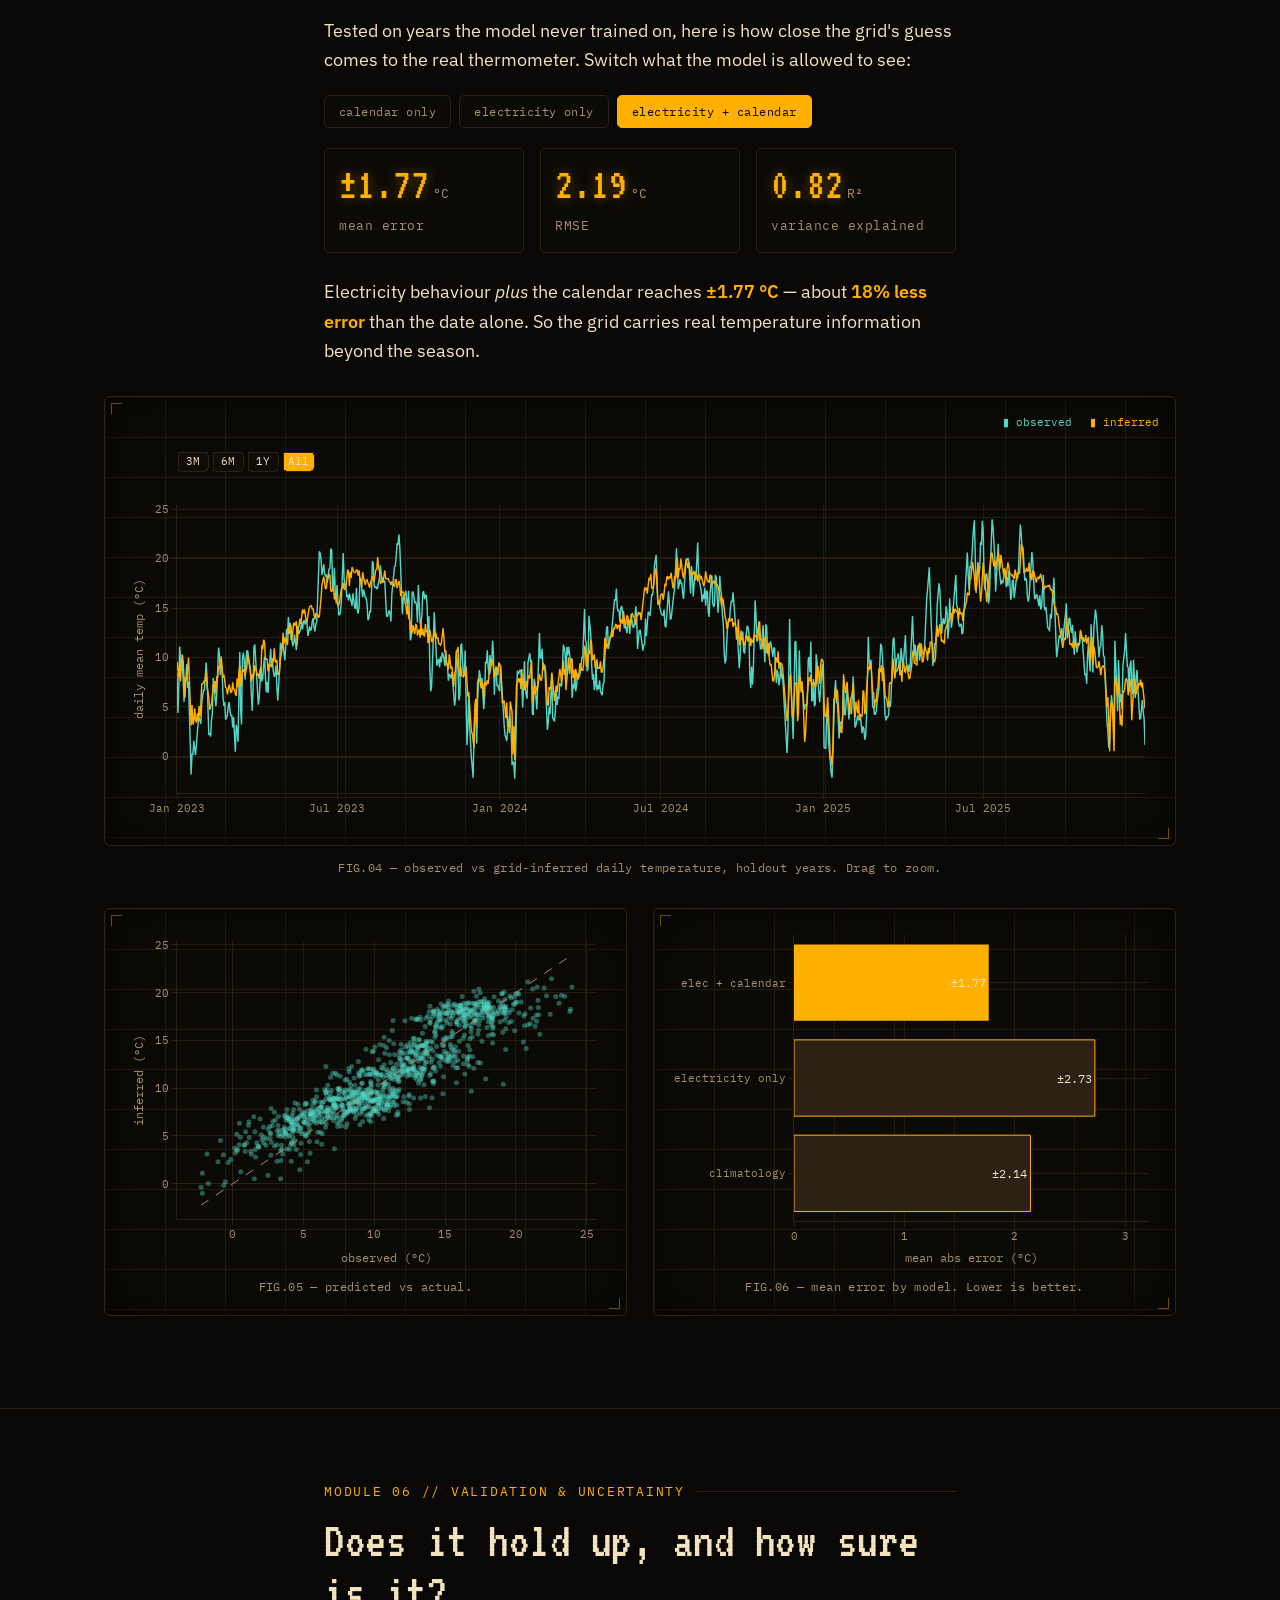
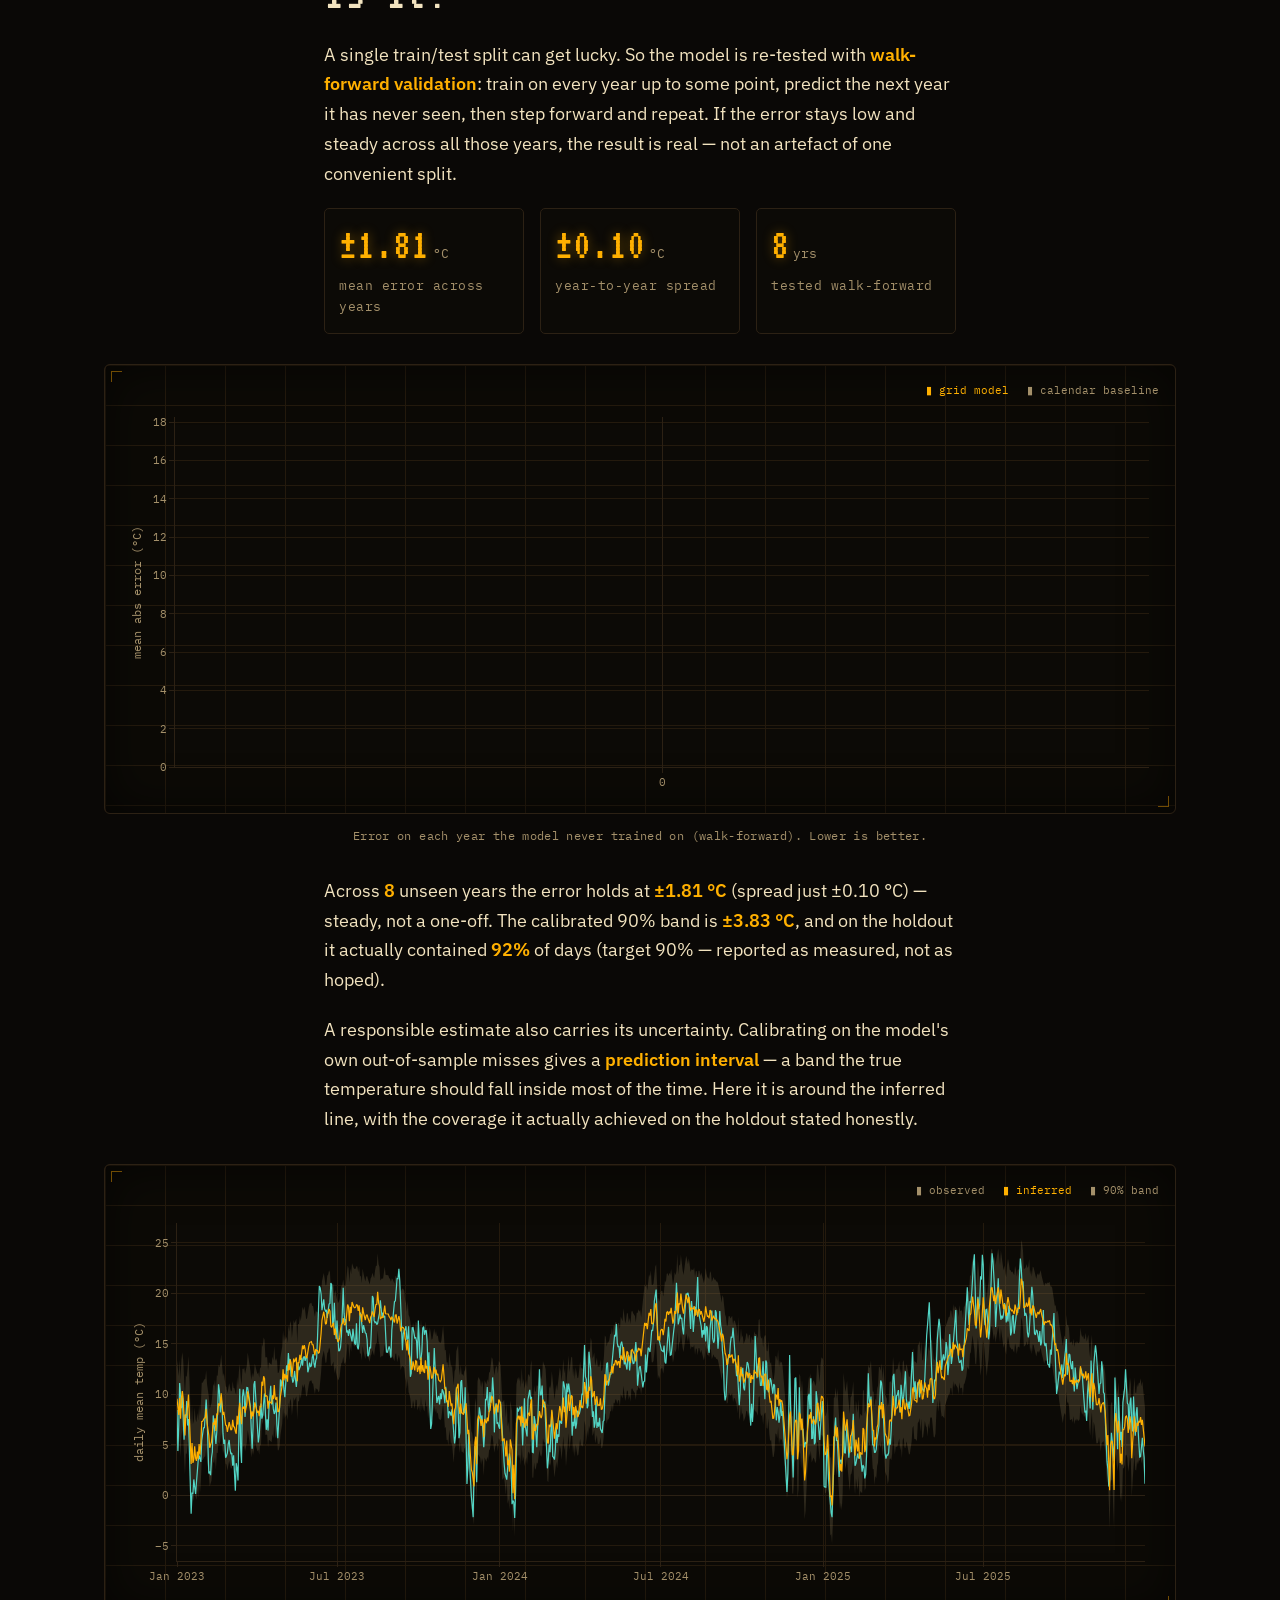
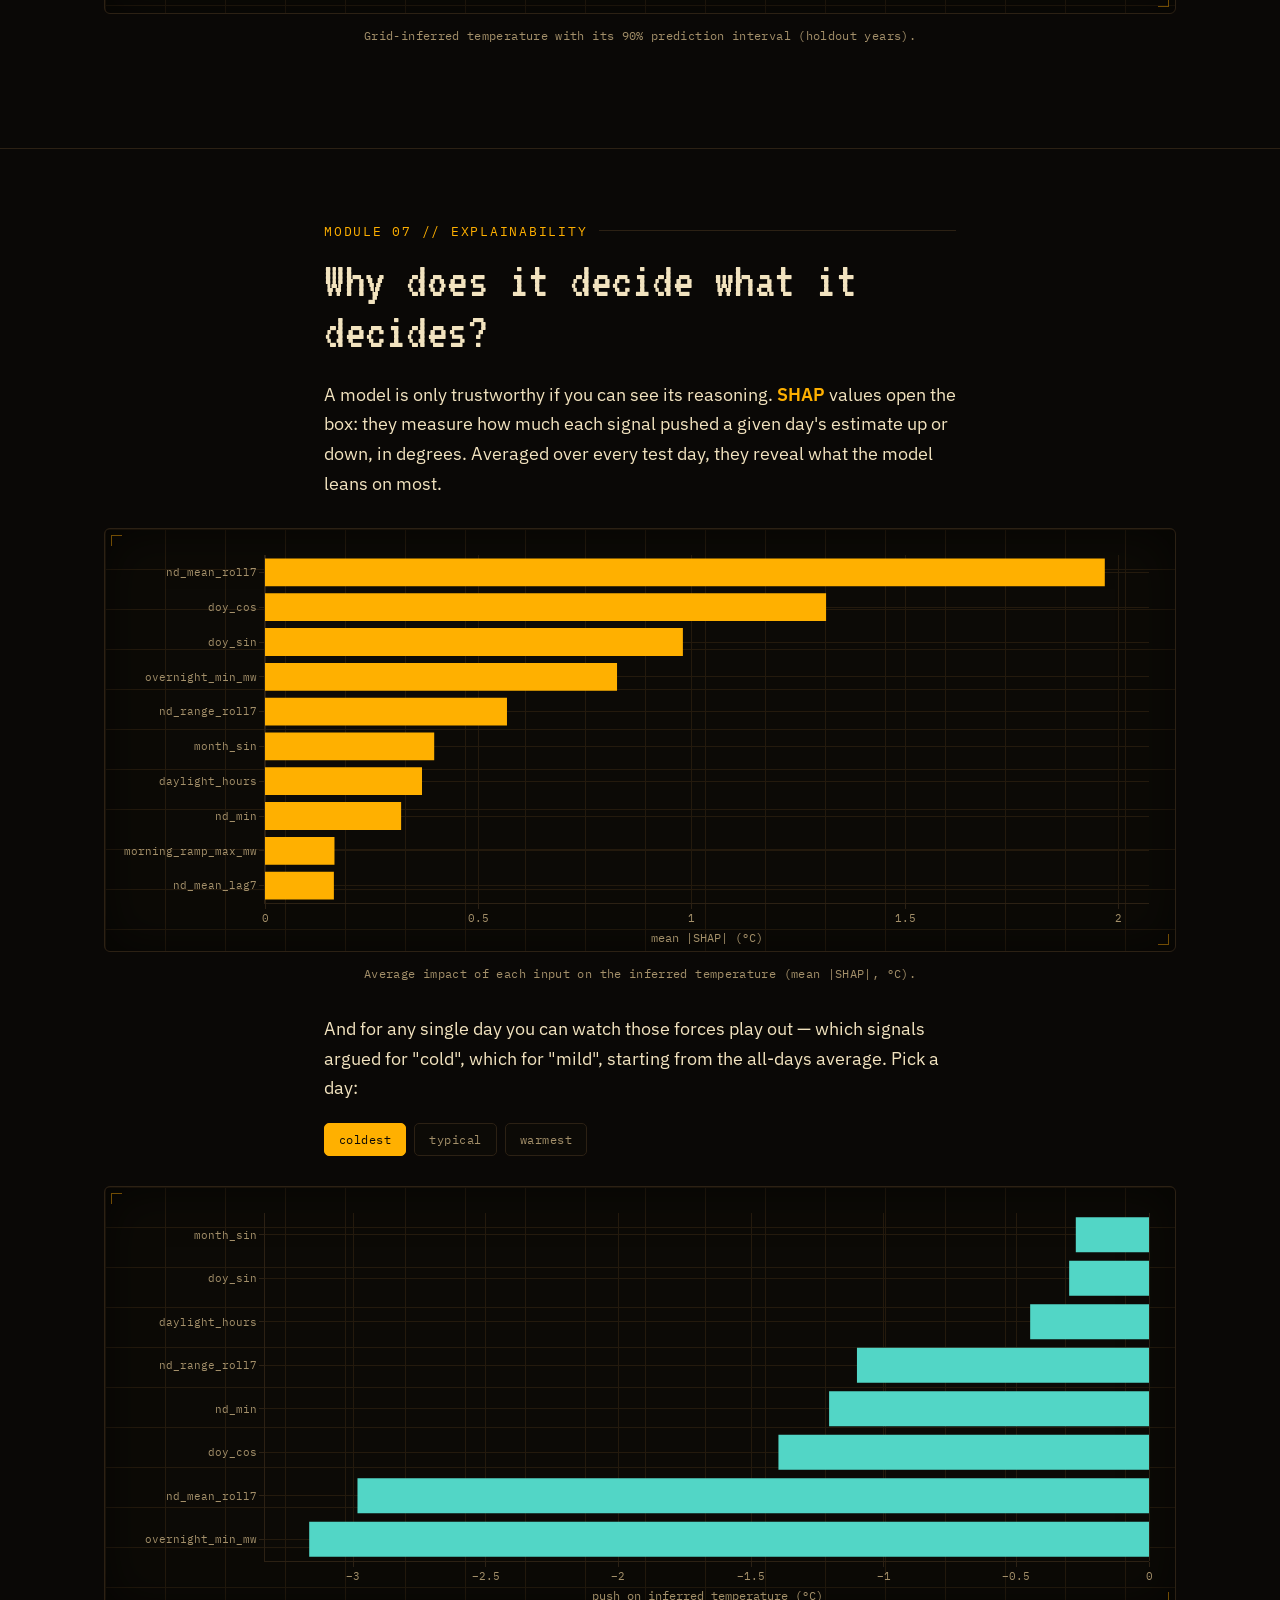
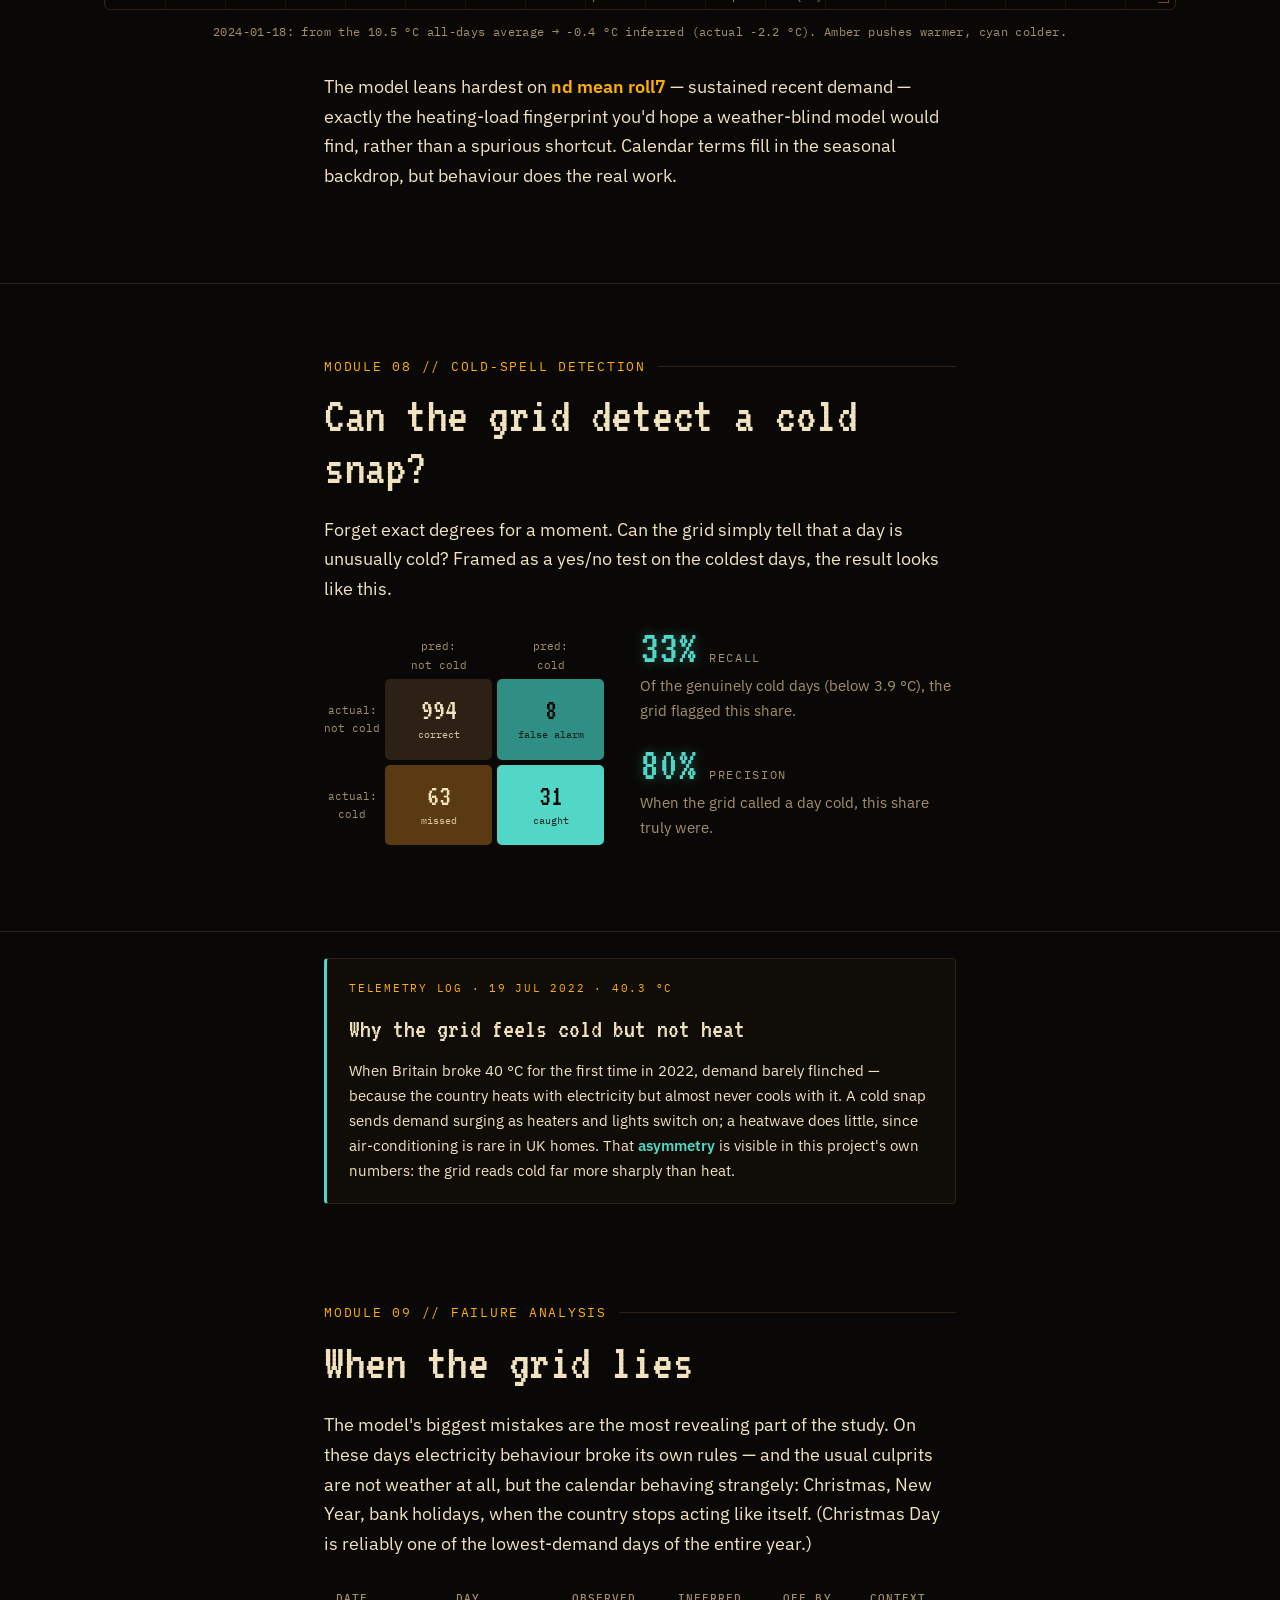
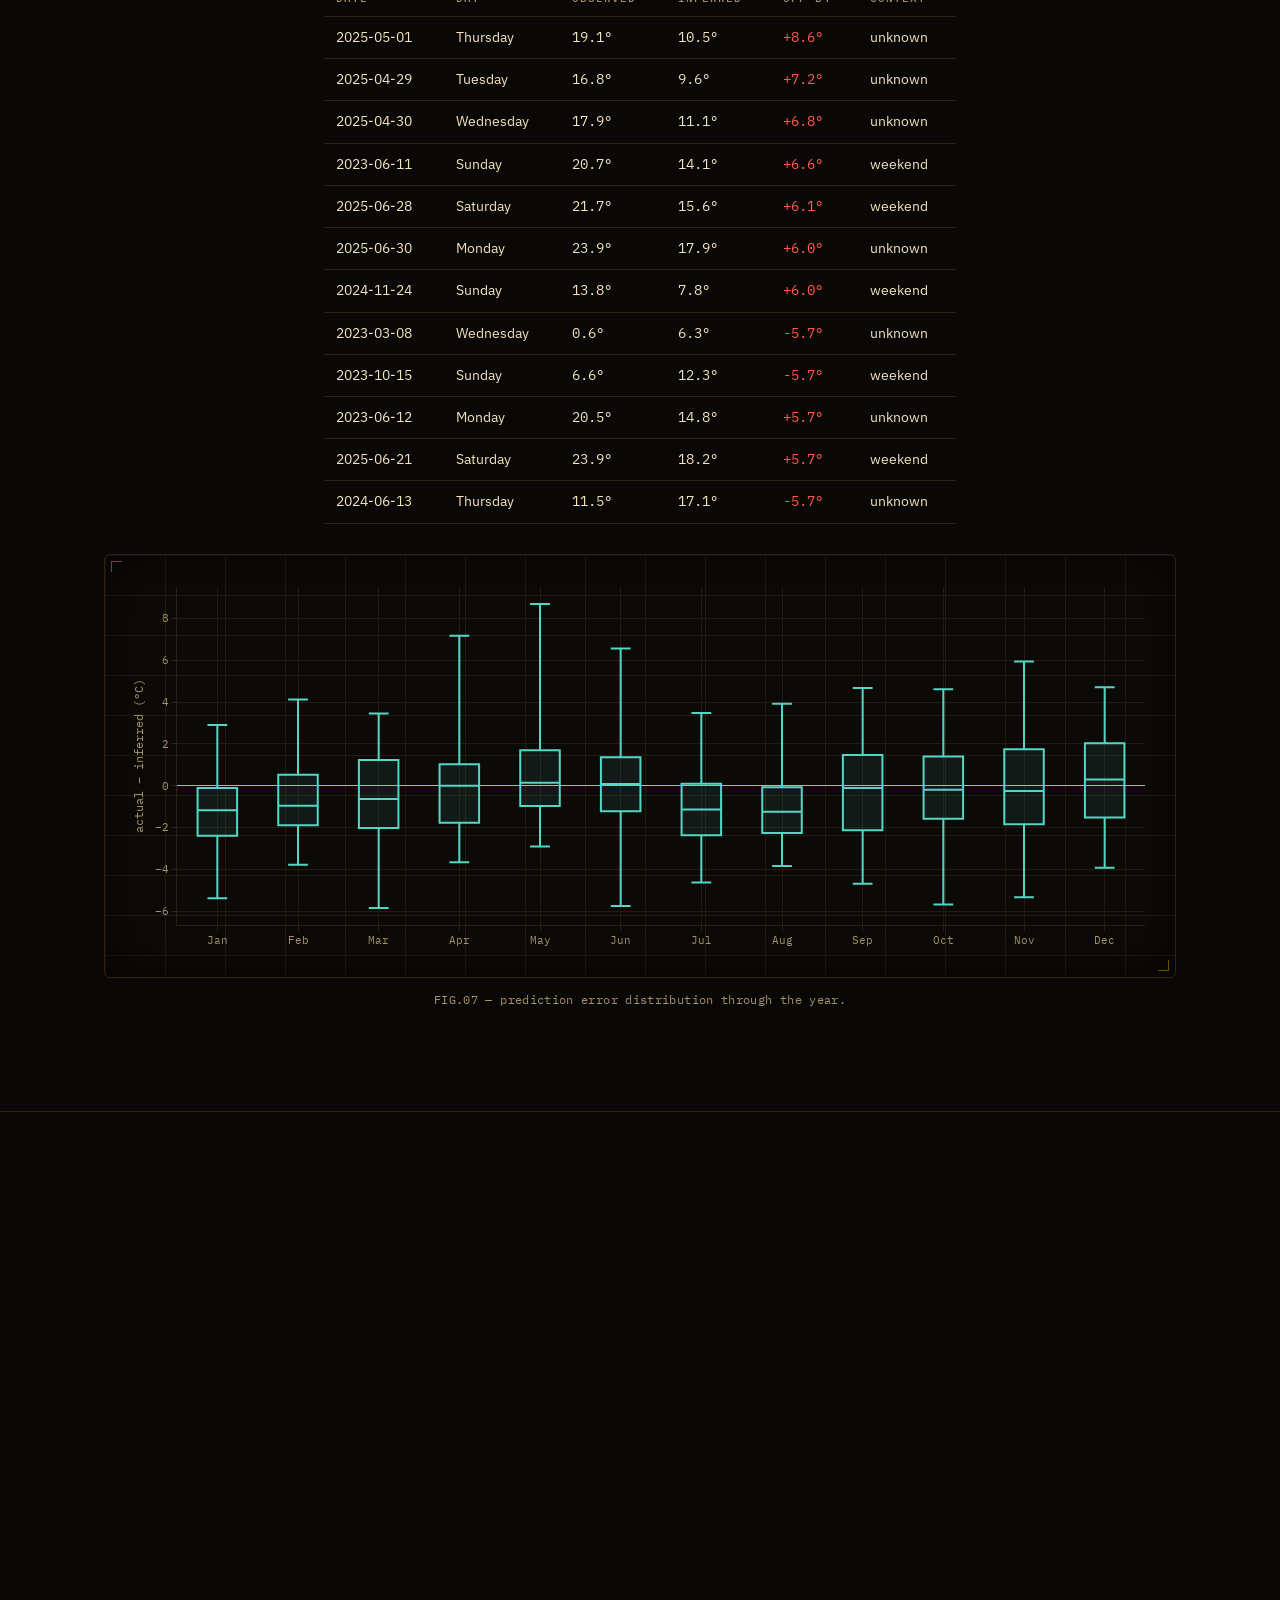
==== commit 751ce16f: "Phase 3: SHAP explainability" ====
--- a/docs/index.html
+++ b/docs/index.html
@@ -212,9 +212,26 @@
     <p class="cap">Grid-inferred temperature with its 90% prediction interval (holdout years).</p></div>
 </section>
 
-<!-- 07 -->
+<!-- 07 EXPLAINABILITY (new) -->
+<section class="section" id="s4c">
+  <div class="wrap"><p class="modtag mono">MODULE 07 // EXPLAINABILITY</p>
+    <h2>Why does it decide what it decides?</h2></div>
+  <p class="body">A model is only trustworthy if you can see its reasoning. <strong>SHAP</strong> values
+    open the box: they measure how much each signal pushed a given day's estimate up or down, in
+    degrees. Averaged over every test day, they reveal what the model leans on most.</p>
+  <div class="panel"><div class="panel-screen"><div id="chart-shap-global" class="plot"></div></div>
+    <p class="cap">Average impact of each input on the inferred temperature (mean |SHAP|, °C).</p></div>
+  <p class="body">And for any single day you can watch those forces play out — which signals argued for
+    "cold", which for "mild", starting from the all-days average. Pick a day:</p>
+  <div class="seg" id="shap-toggle" role="group" aria-label="Choose an example day"></div>
+  <div class="panel"><div class="panel-screen"><div id="chart-shap-example" class="plot"></div></div>
+    <p class="cap" id="shap-example-cap">Per-day contributions: amber pushes warmer, cyan pushes colder.</p></div>
+  <p class="body" id="shap-verdict"></p>
+</section>
+
+<!-- 08 -->
 <section class="section" id="s5">
-  <div class="wrap"><p class="modtag mono">MODULE 07 // COLD-SPELL DETECTION</p>
+  <div class="wrap"><p class="modtag mono">MODULE 08 // COLD-SPELL DETECTION</p>
     <h2>Can the grid detect a cold snap?</h2></div>
   <p class="body">Forget exact degrees for a moment. Can the grid simply tell that a day is unusually
     cold? Framed as a yes/no test on the coldest days, the result looks like this.</p>
@@ -242,7 +259,7 @@
 
 <!-- 06 -->
 <section class="section" id="s6">
-  <div class="wrap"><p class="modtag mono">MODULE 08 // FAILURE ANALYSIS</p>
+  <div class="wrap"><p class="modtag mono">MODULE 09 // FAILURE ANALYSIS</p>
     <h2>When the grid lies</h2></div>
   <p class="body">The model's biggest mistakes are the most revealing part of the study. On these days
     electricity behaviour broke its own rules — and the usual culprits are not weather at all, but the
@@ -258,7 +275,7 @@
 
 <!-- 07 -->
 <section class="section" id="s7">
-  <div class="wrap"><p class="modtag mono">MODULE 09 // CONCLUSION</p>
+  <div class="wrap"><p class="modtag mono">MODULE 10 // CONCLUSION</p>
     <h2>What did we actually learn?</h2>
     <p class="body" id="conclusion">Britain's electricity demand does carry a real temperature signal —
       as a supplement to the calendar, not a replacement for it.</p>
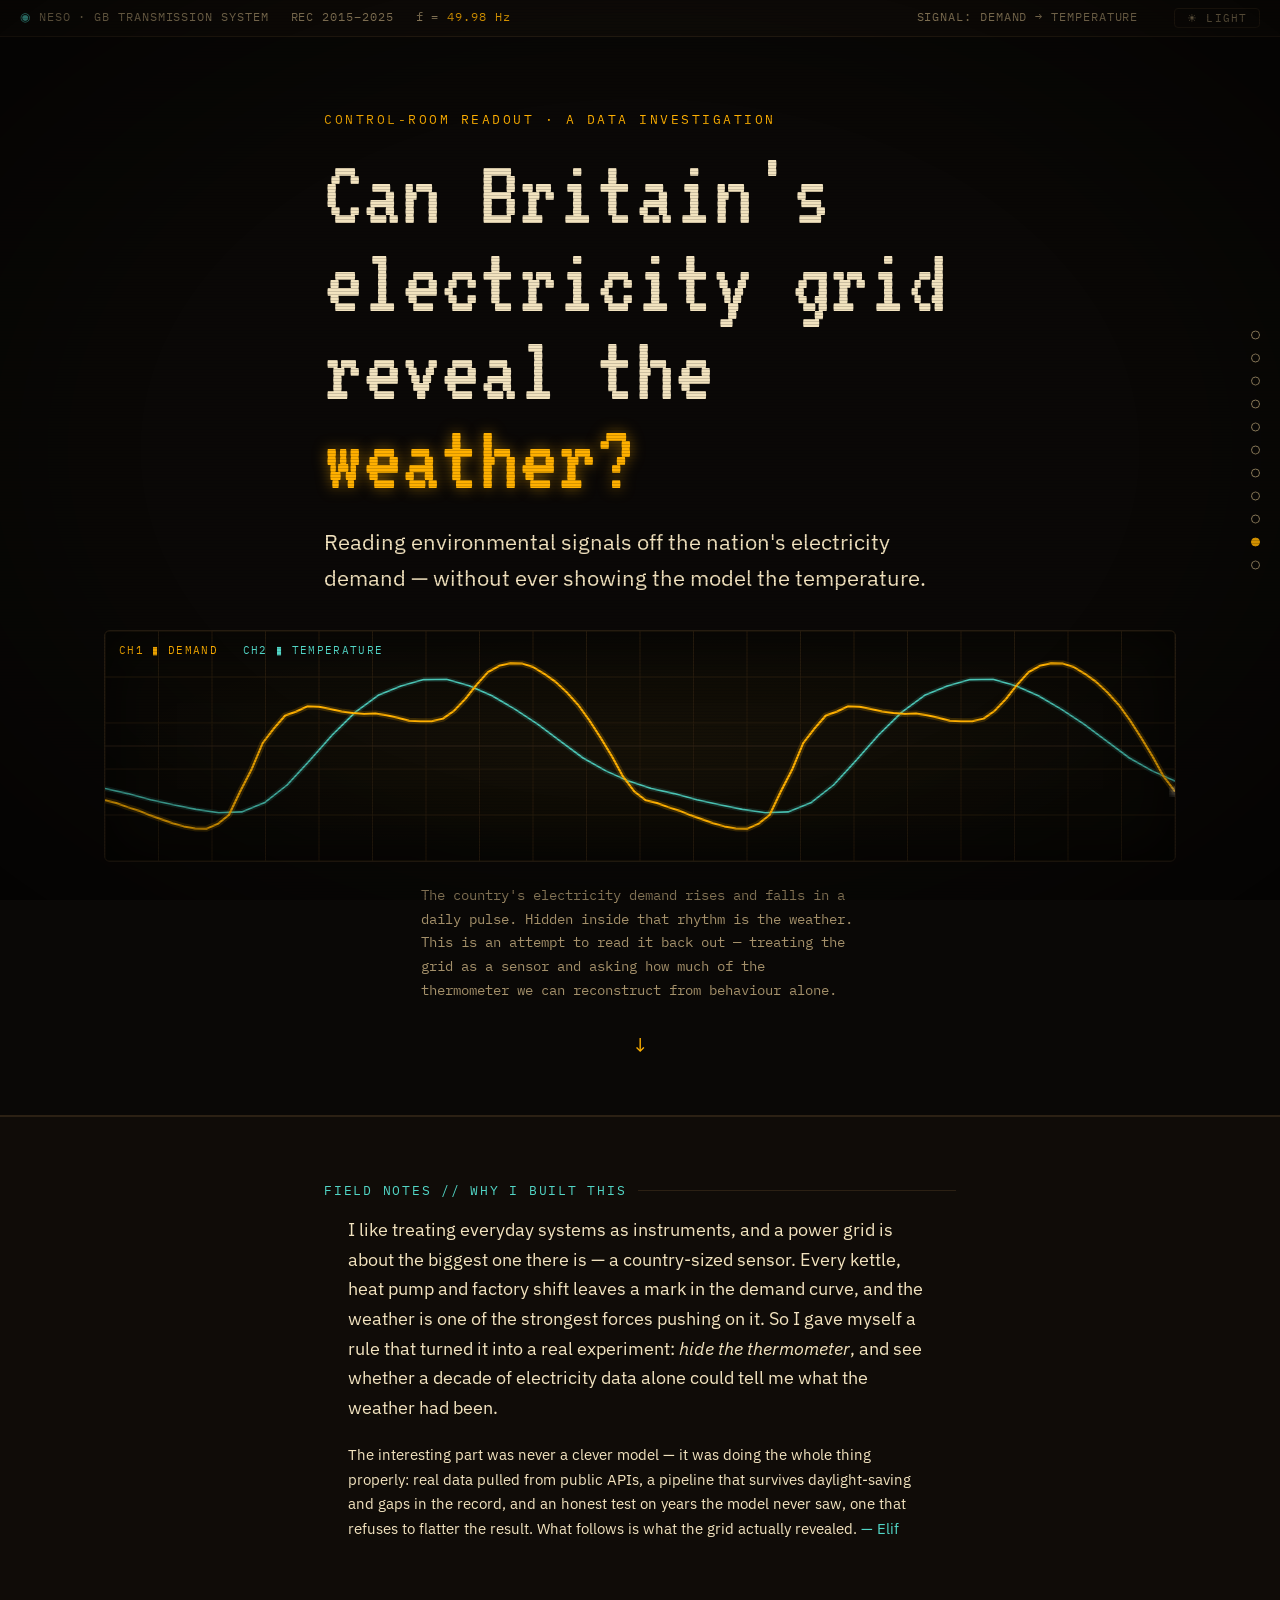
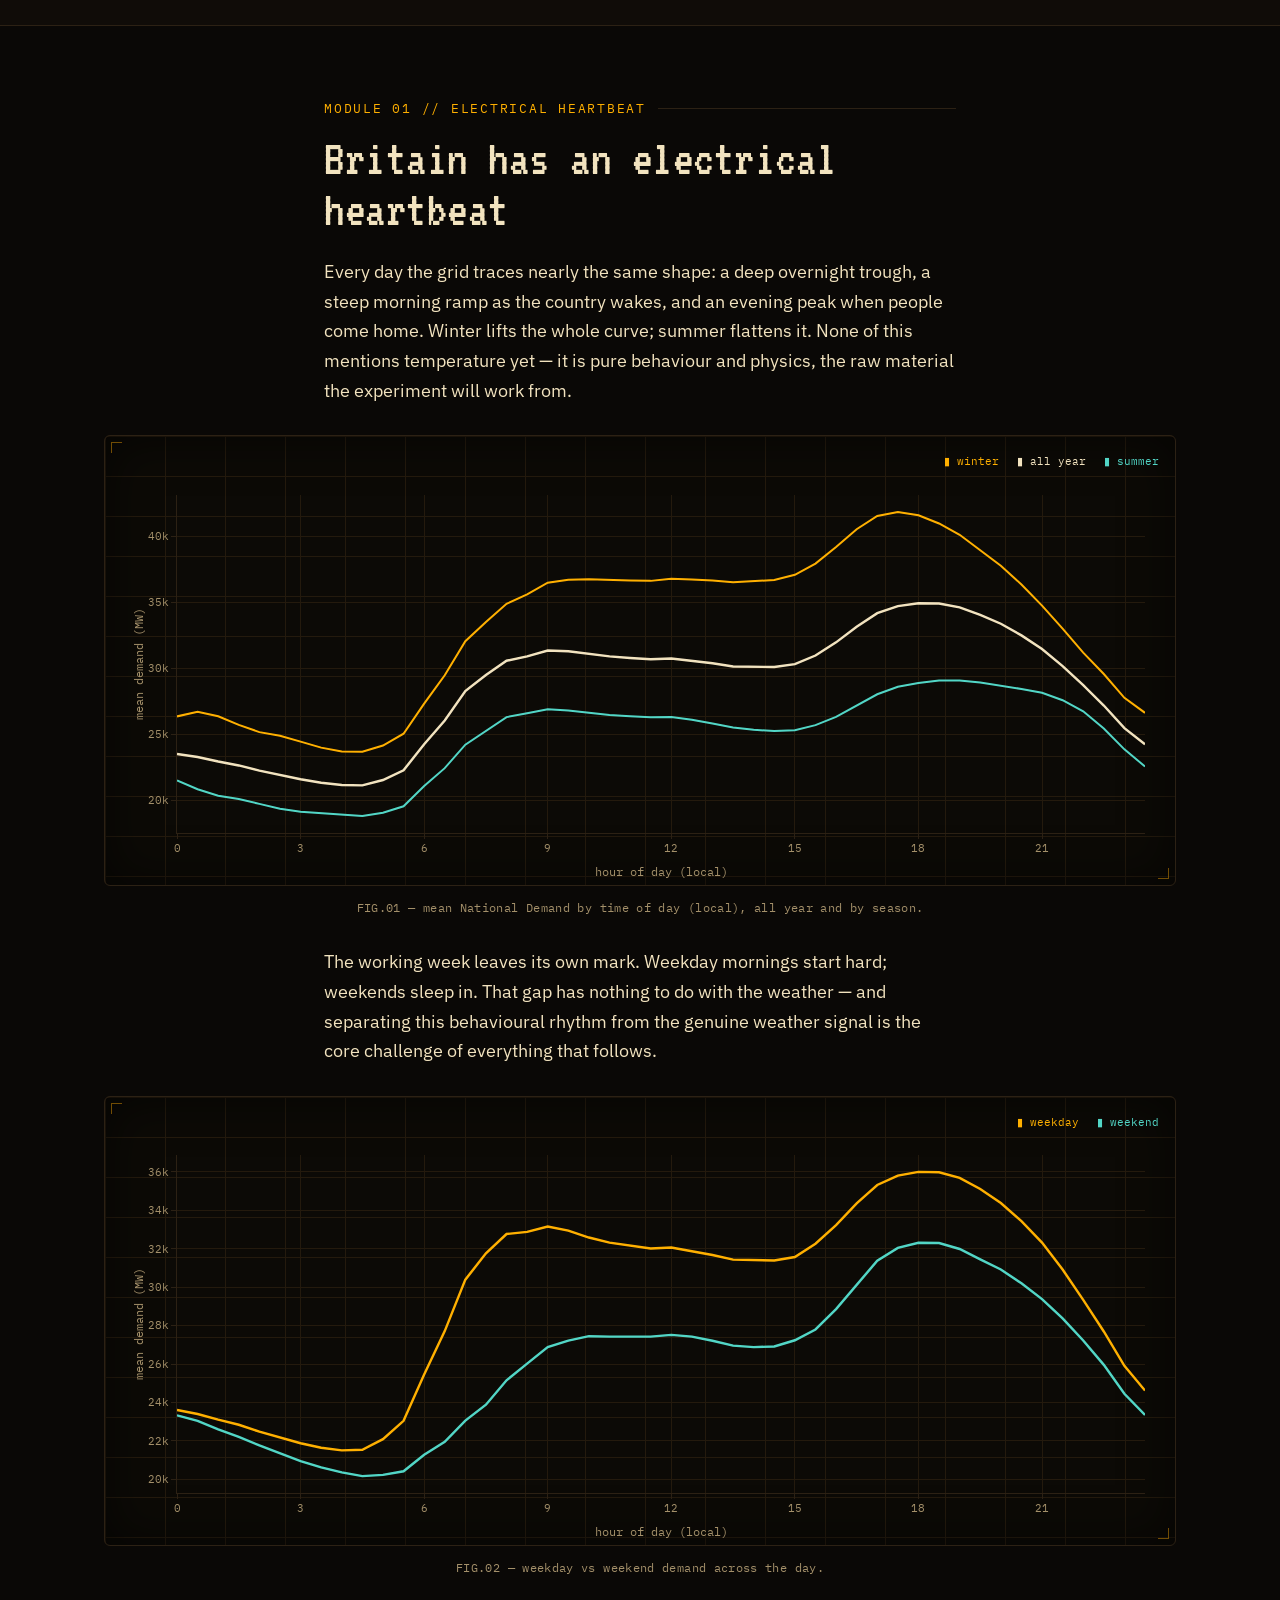
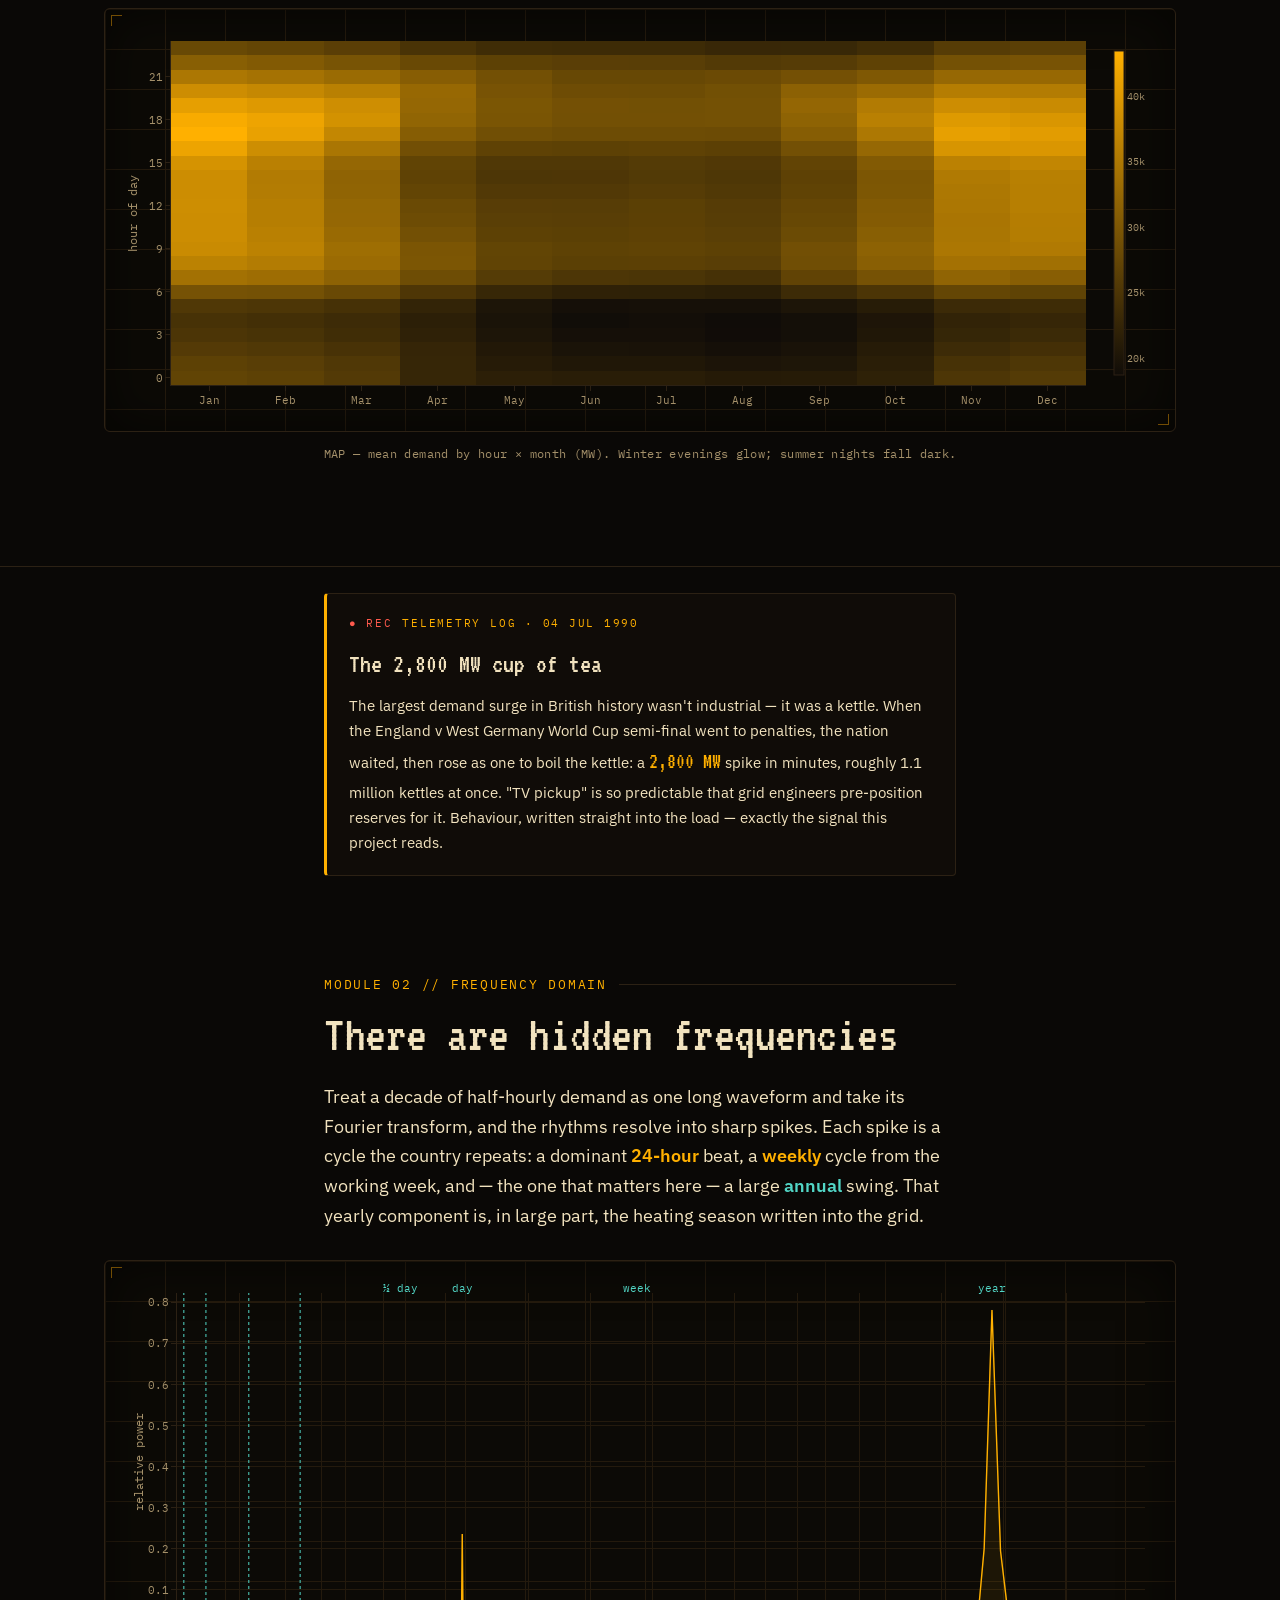
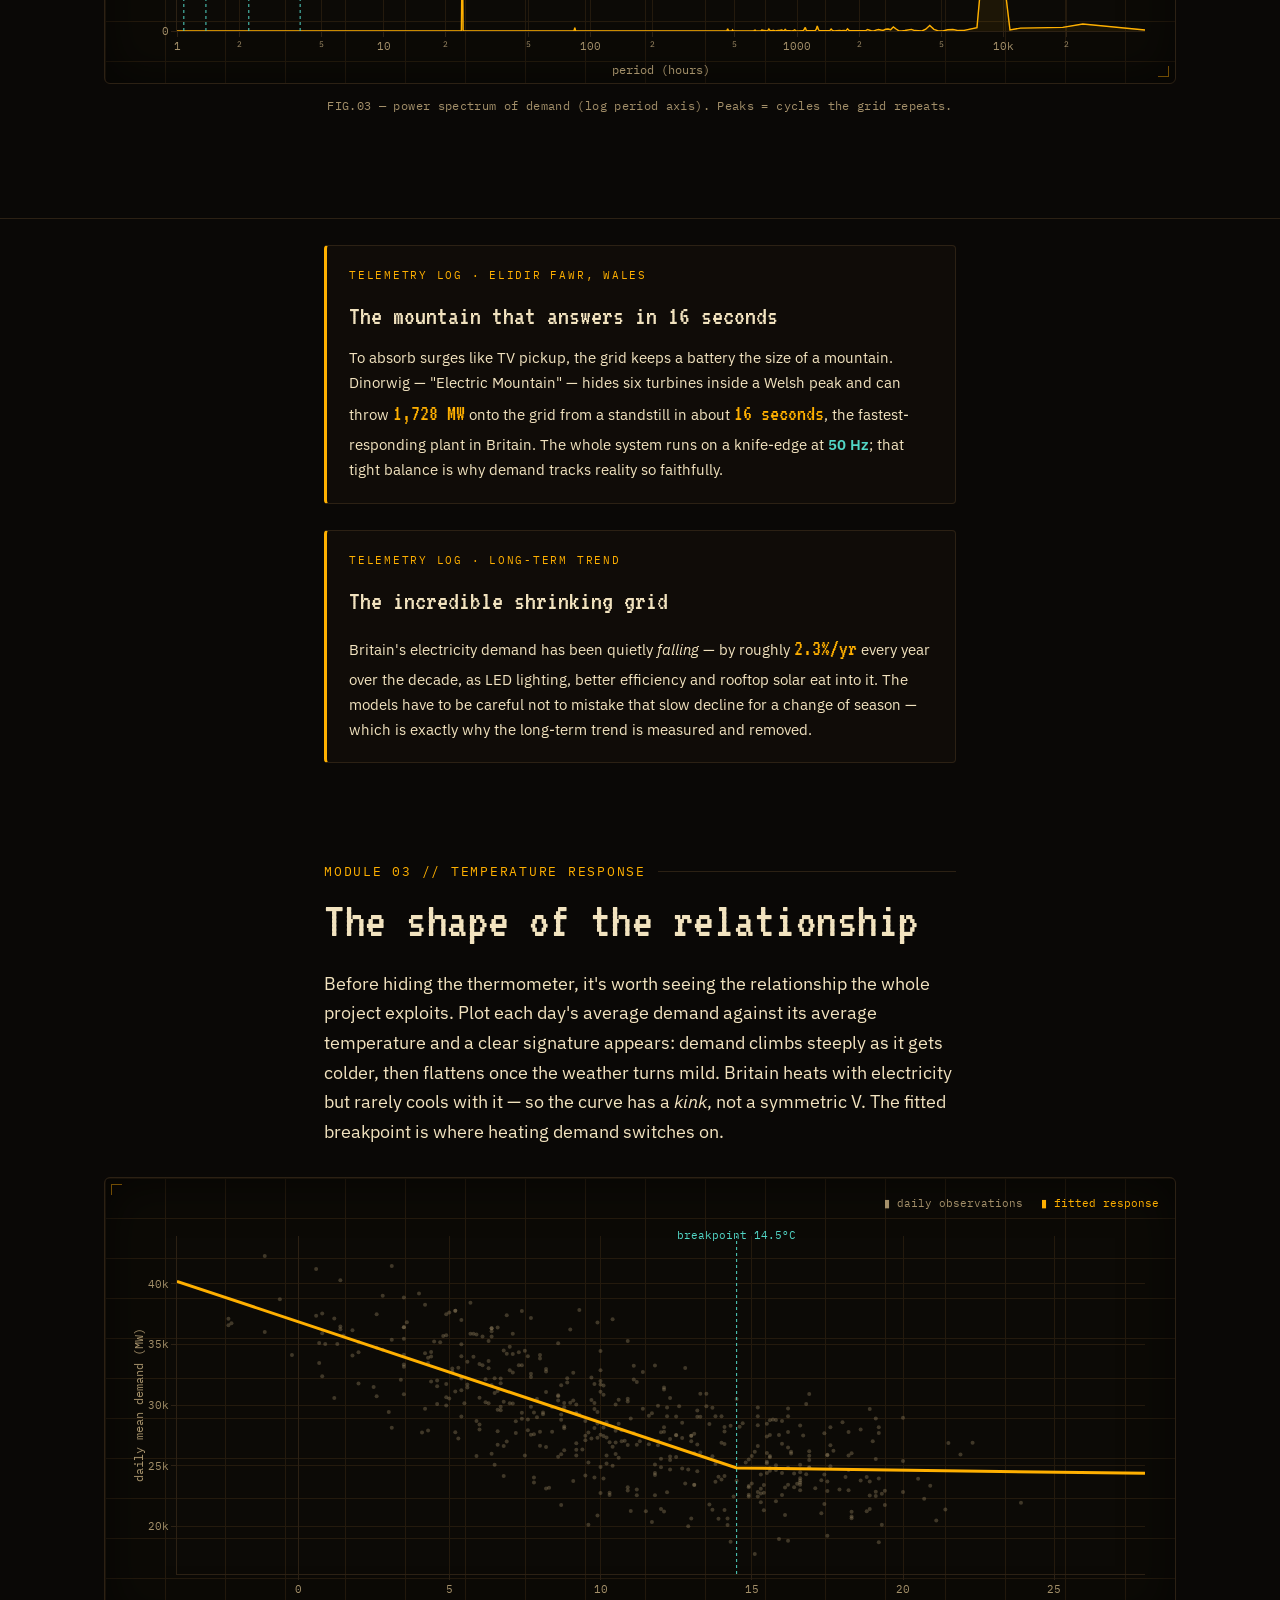
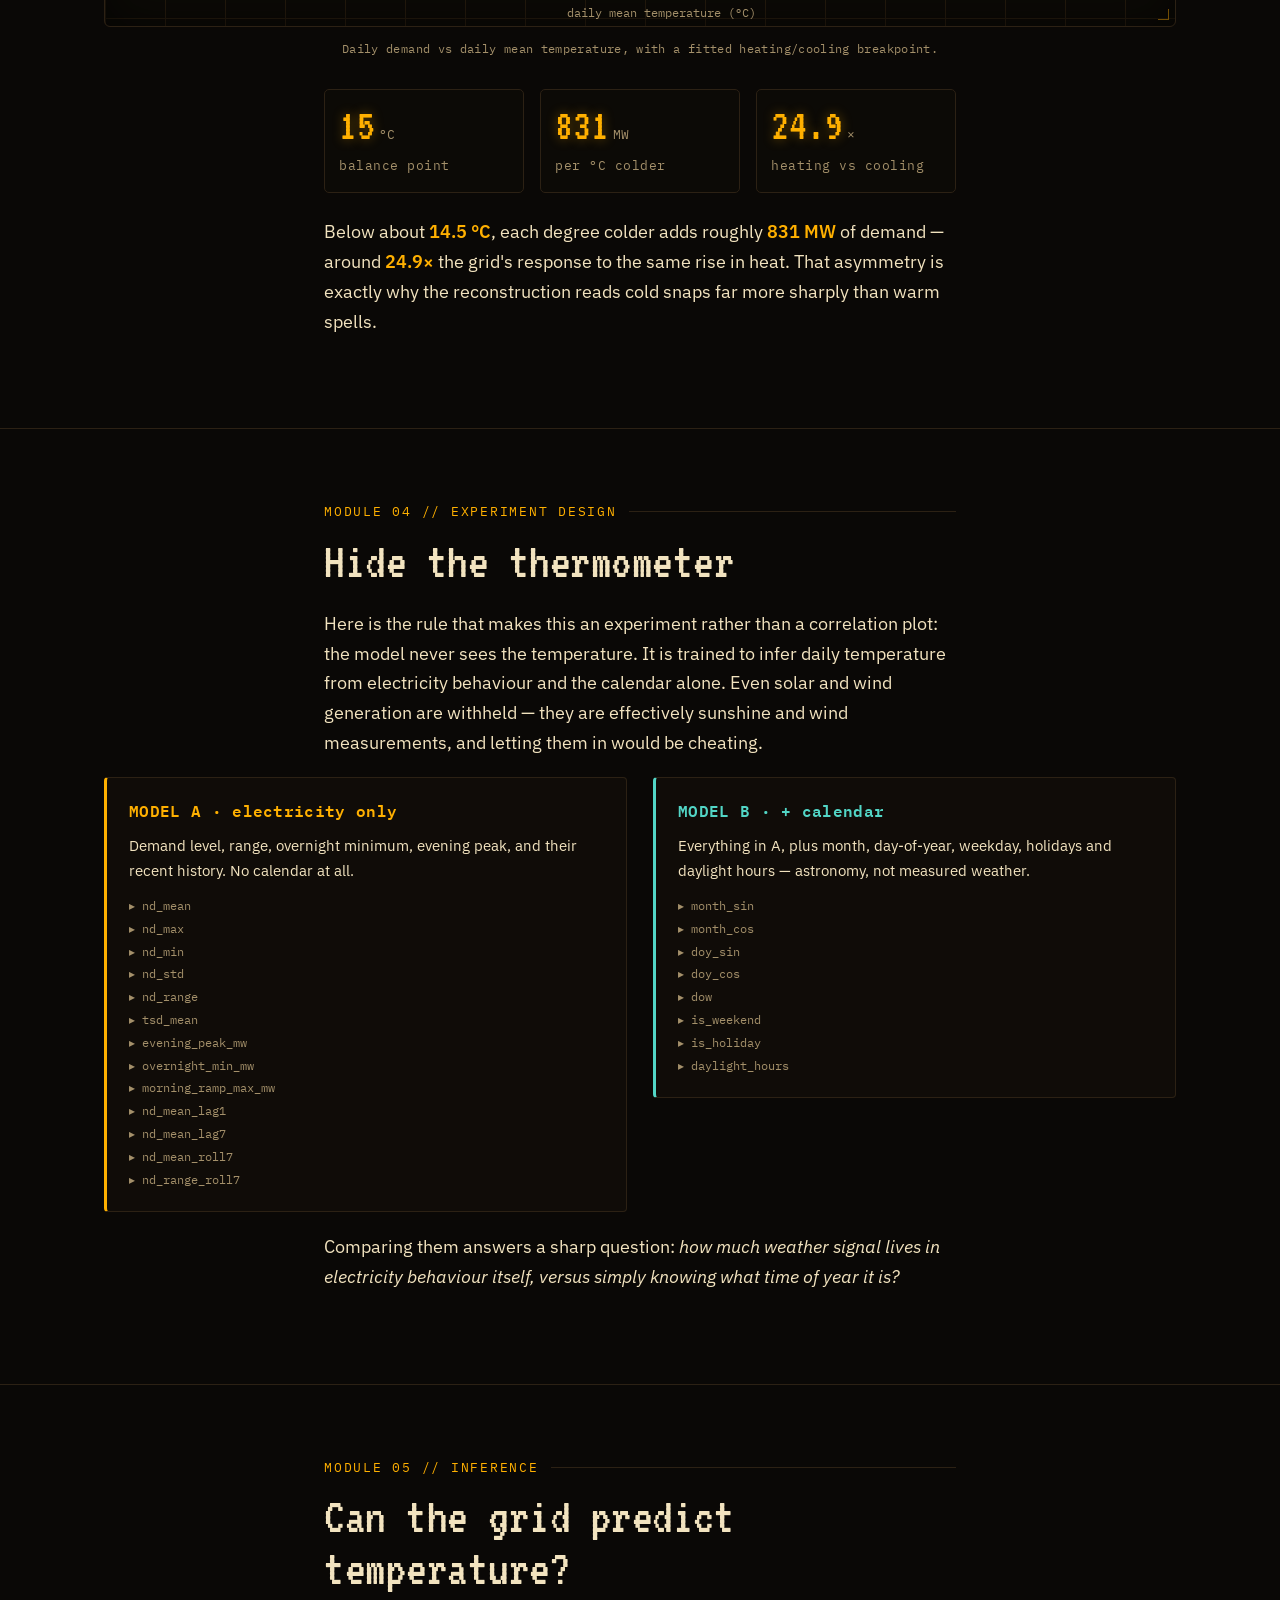
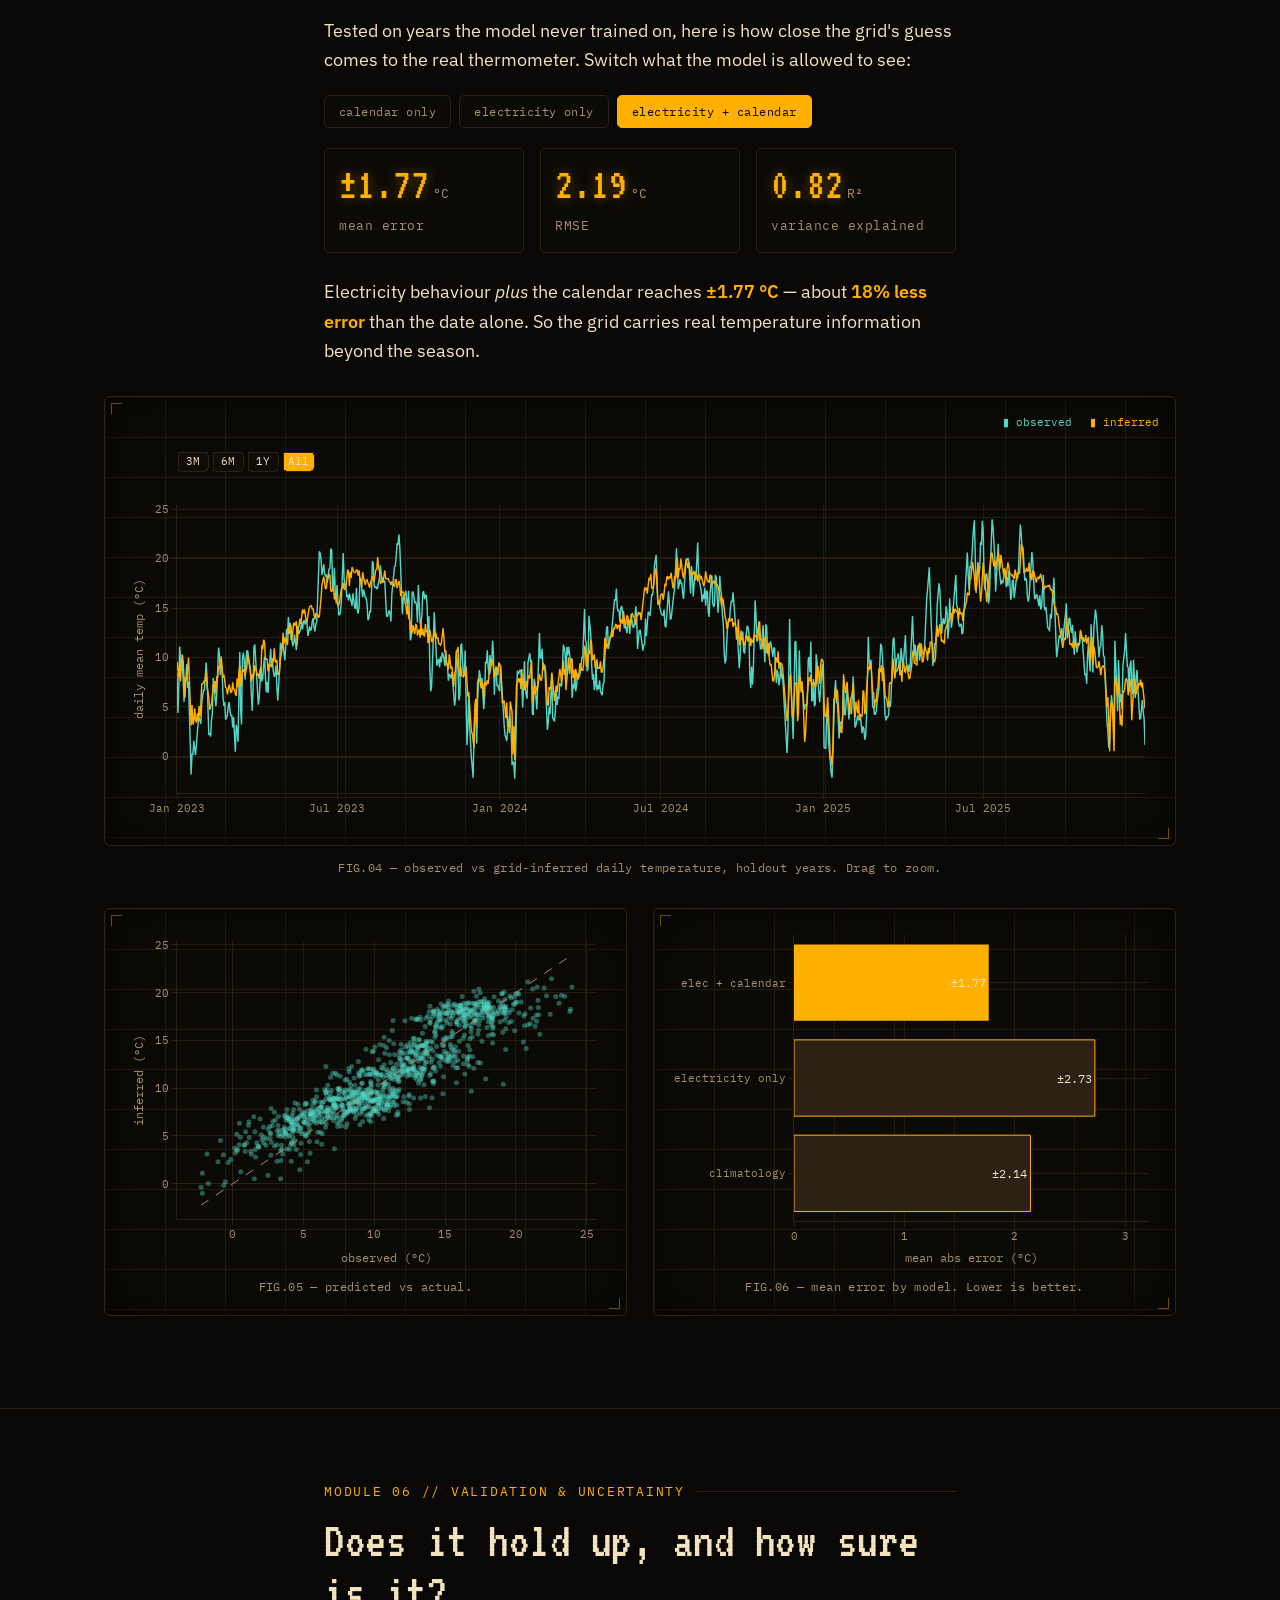
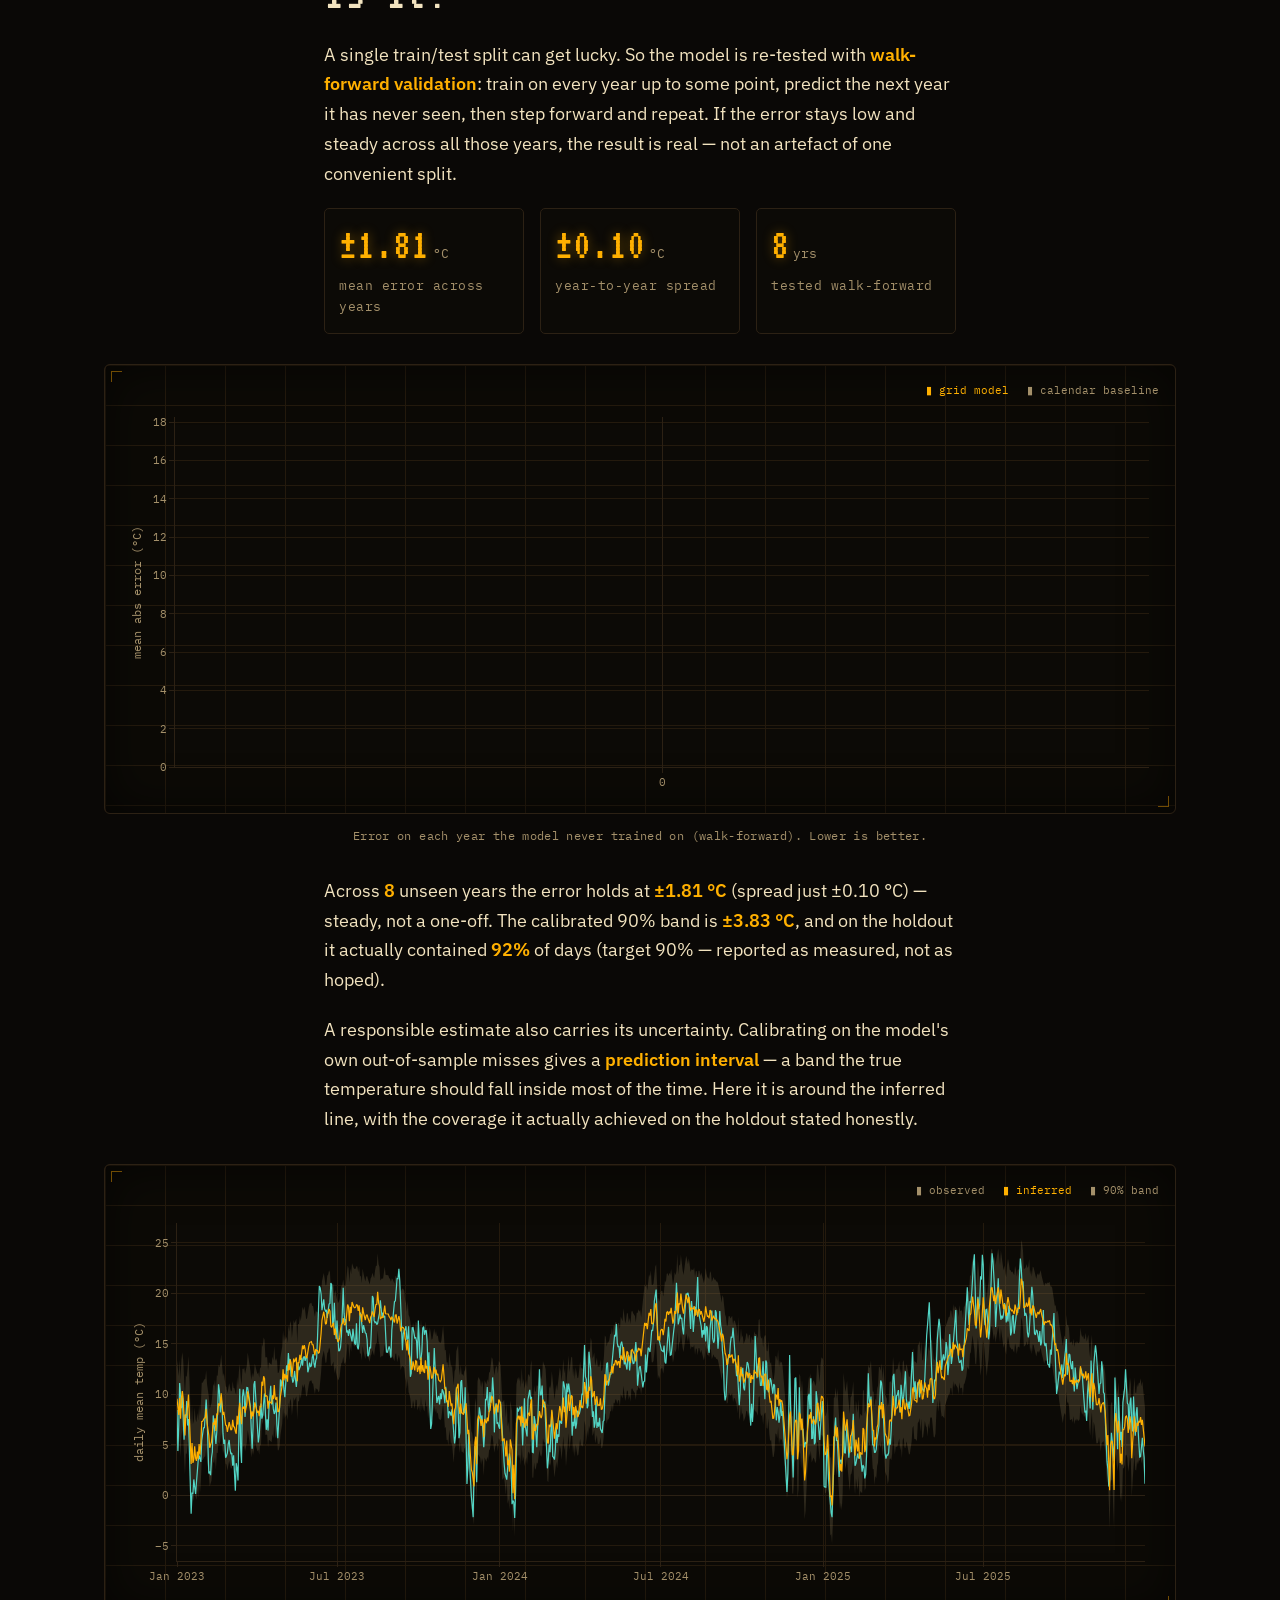
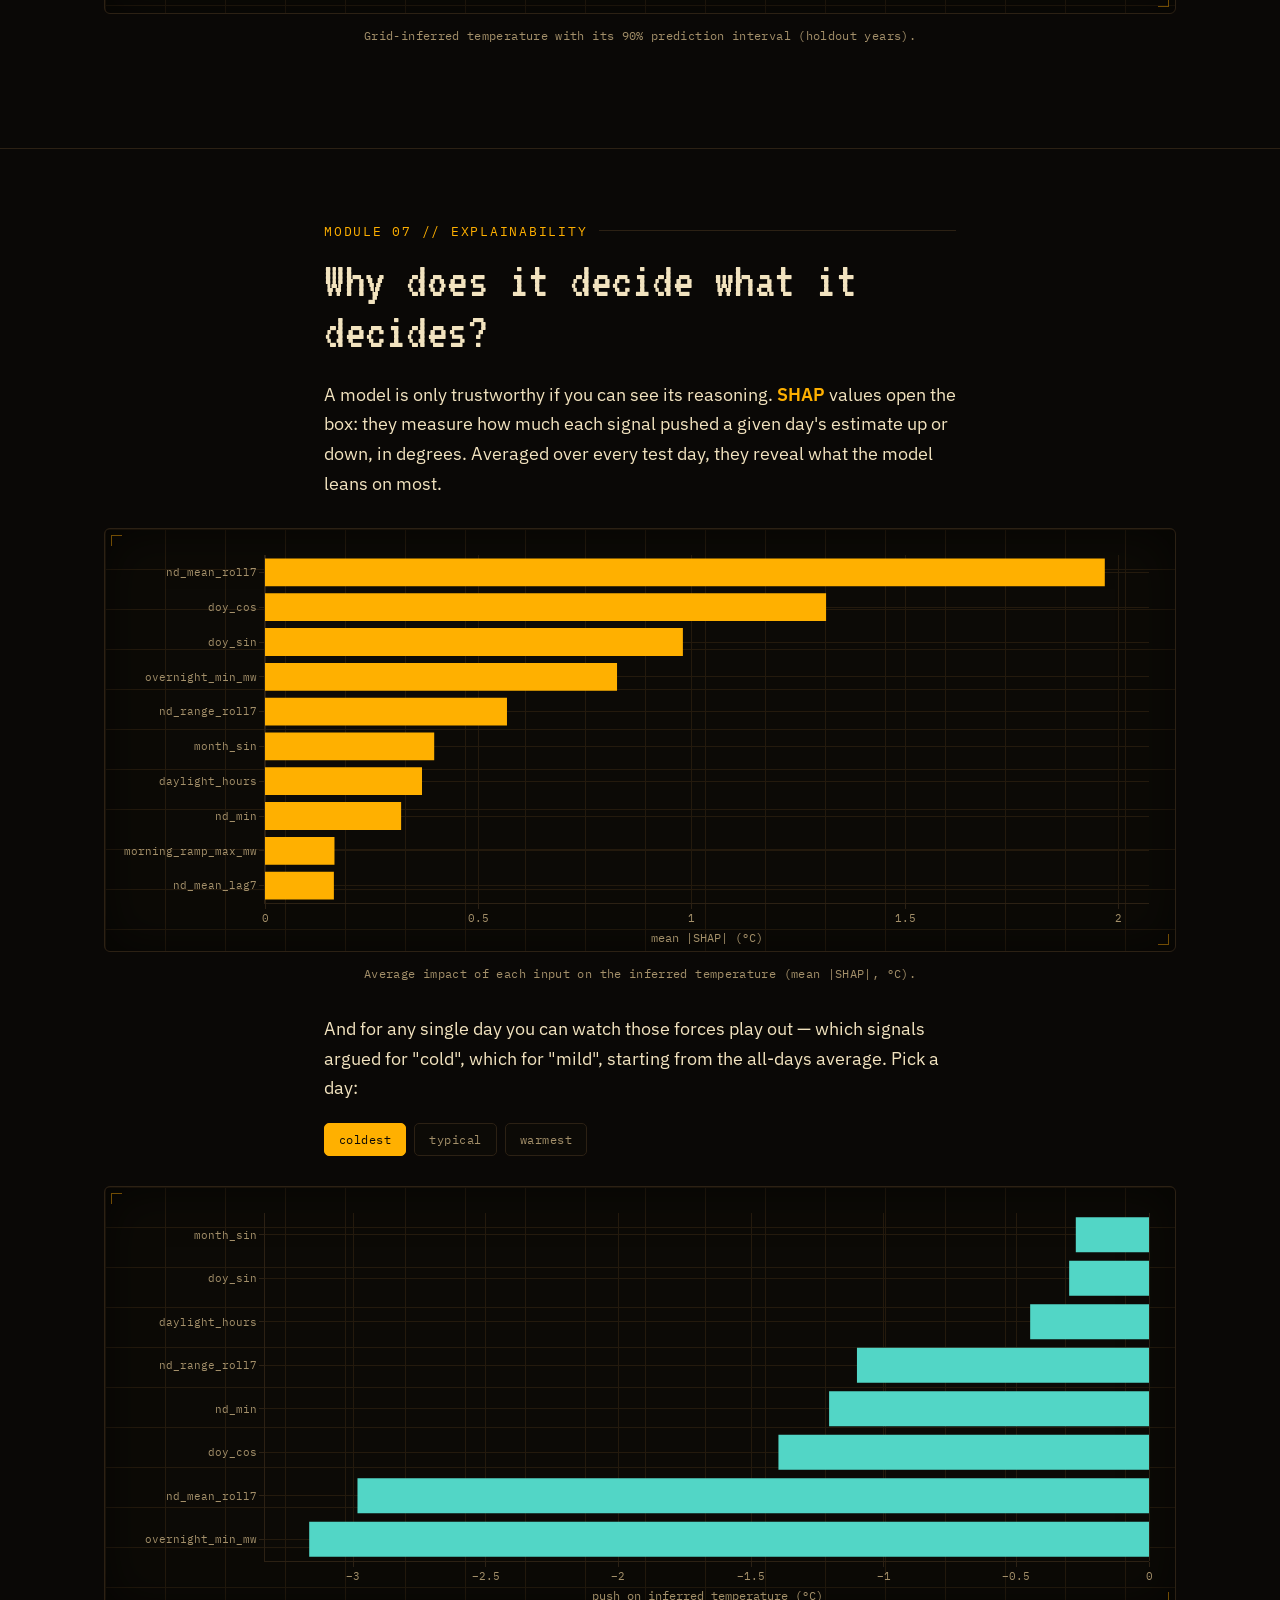
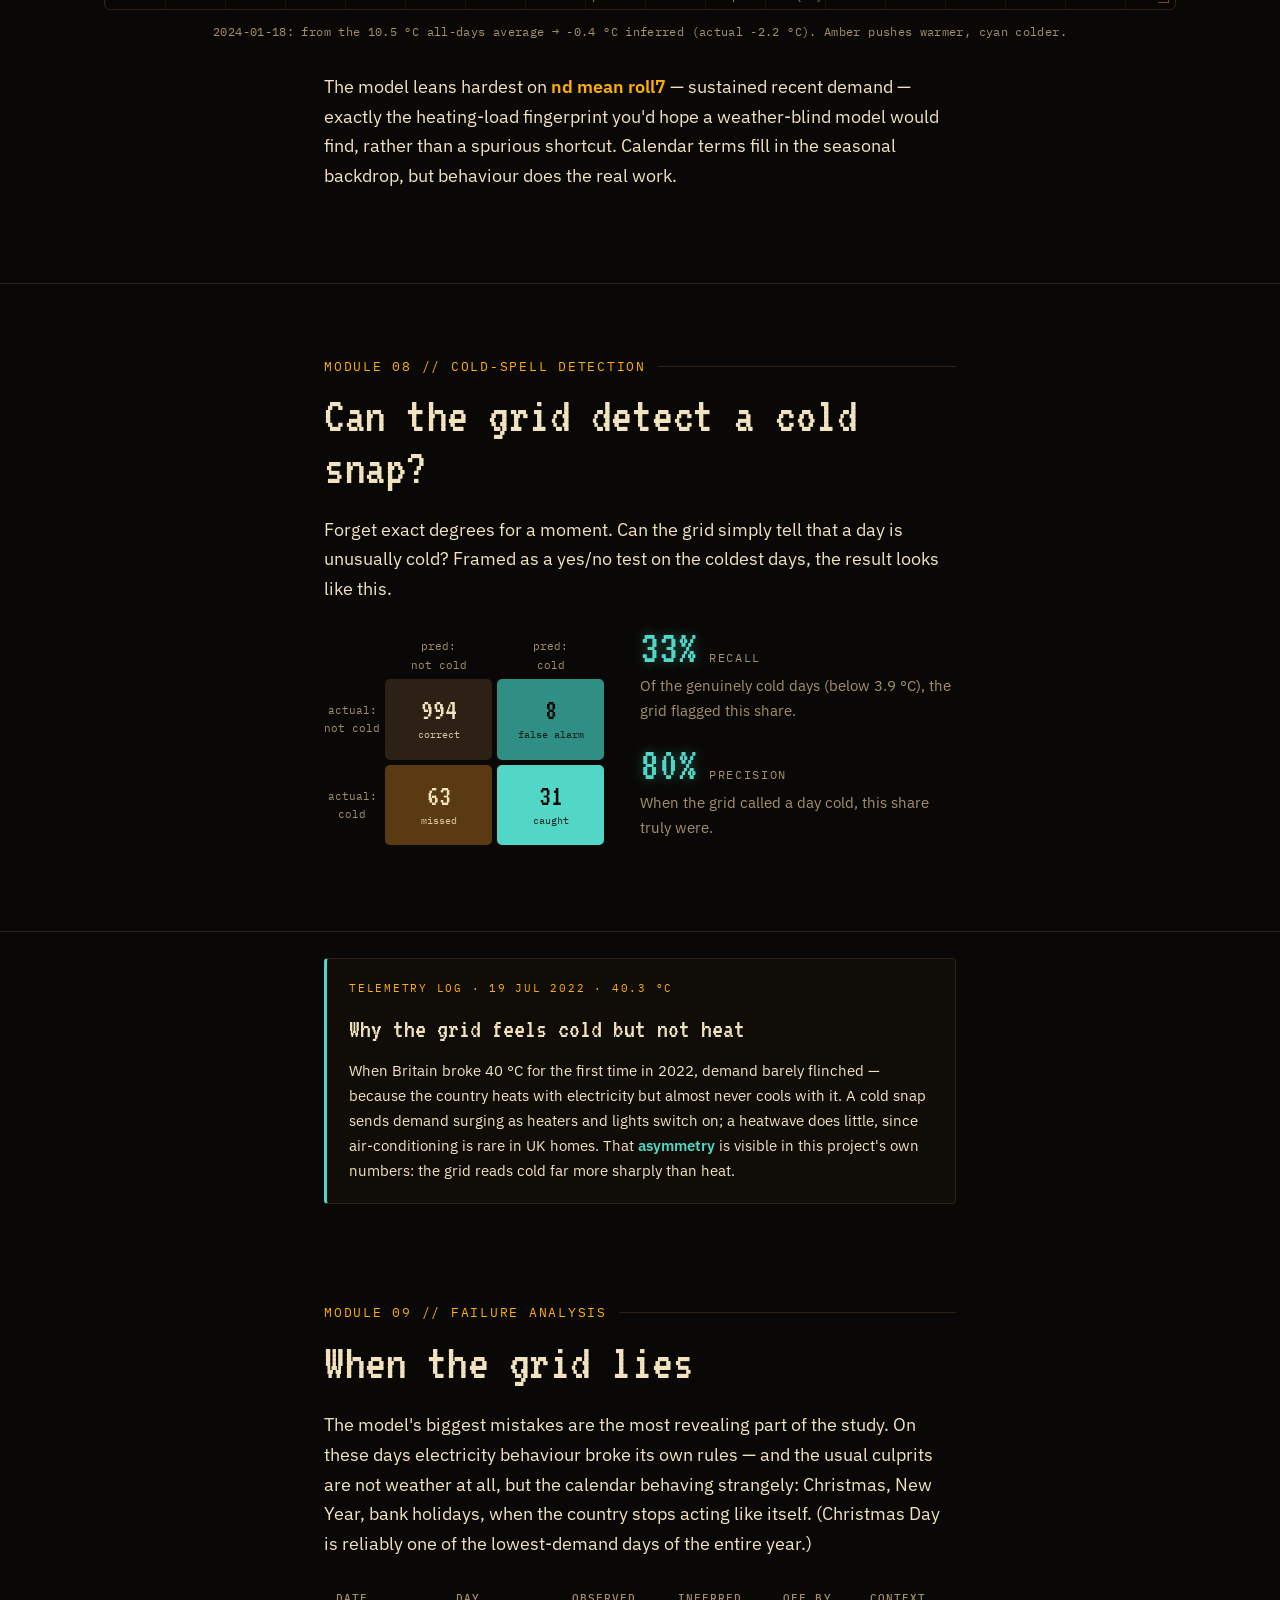
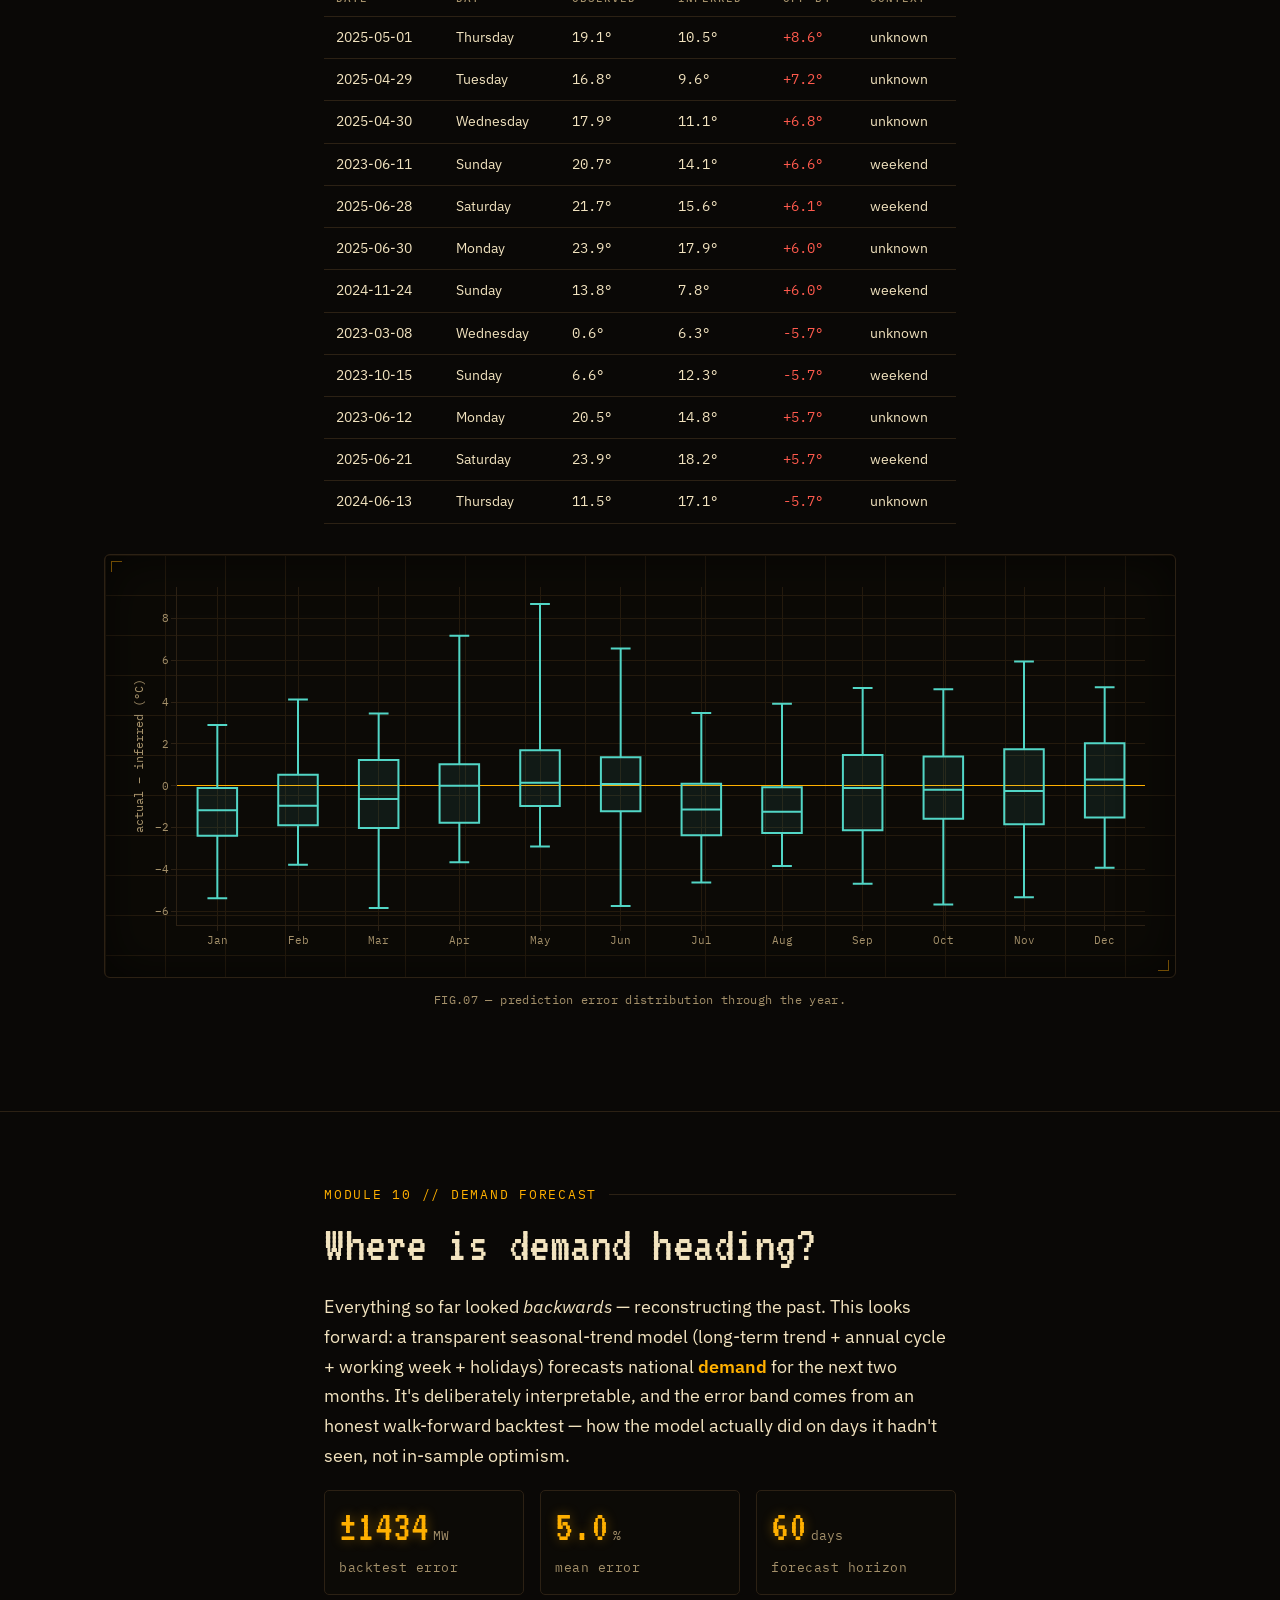
==== commit c5e8fa0b: "Phase 4: honest demand forecast with backtest" ====
--- a/docs/index.html
+++ b/docs/index.html
@@ -273,9 +273,34 @@
     <p class="cap">FIG.07 — prediction error distribution through the year.</p></div>
 </section>
 
-<!-- 07 -->
+<!-- 10 DEMAND FORECAST (new) -->
+<section class="section" id="s6b">
+  <div class="wrap"><p class="modtag mono">MODULE 10 // DEMAND FORECAST</p>
+    <h2>Where is demand heading?</h2></div>
+  <p class="body">Everything so far looked <em>backwards</em> — reconstructing the past. This looks
+    forward: a transparent seasonal-trend model (long-term trend + annual cycle + working week +
+    holidays) forecasts national <strong>demand</strong> for the next two months. It's deliberately
+    interpretable, and the error band comes from an honest walk-forward backtest — how the model
+    actually did on days it hadn't seen, not in-sample optimism.</p>
+  <div class="stat-row" id="forecast-stats"></div>
+  <div class="panel"><div class="panel-screen">
+    <div class="chlegend"><span style="color:var(--ink-d)">▮ history</span> <span style="color:var(--amber)">▮ forecast</span> <span style="color:var(--ink-d)">▮ 90% band</span></div>
+    <div id="chart-forecast" class="plot"></div></div>
+    <p class="cap">Recent demand and the 60-day forecast with its backtested 90% interval.</p></div>
+  <p class="body" id="forecast-verdict"></p>
+  <div class="limits">
+    <h3 class="cyan">HONEST SCOPE</h3>
+    <ul>
+      <li>This forecasts <strong>demand, not weather</strong>. It reads the calendar — season, weekday, holidays, trend — but not an upcoming cold snap.</li>
+      <li>A production forecaster would feed in a numerical weather forecast; this is a strong, interpretable baseline, not that.</li>
+      <li>The band widens in reality during unusual weather; the stated coverage is the historical backtest average.</li>
+    </ul>
+  </div>
+</section>
+
+<!-- 11 -->
 <section class="section" id="s7">
-  <div class="wrap"><p class="modtag mono">MODULE 10 // CONCLUSION</p>
+  <div class="wrap"><p class="modtag mono">MODULE 11 // CONCLUSION</p>
     <h2>What did we actually learn?</h2>
     <p class="body" id="conclusion">Britain's electricity demand does carry a real temperature signal —
       as a supplement to the calendar, not a replacement for it.</p>
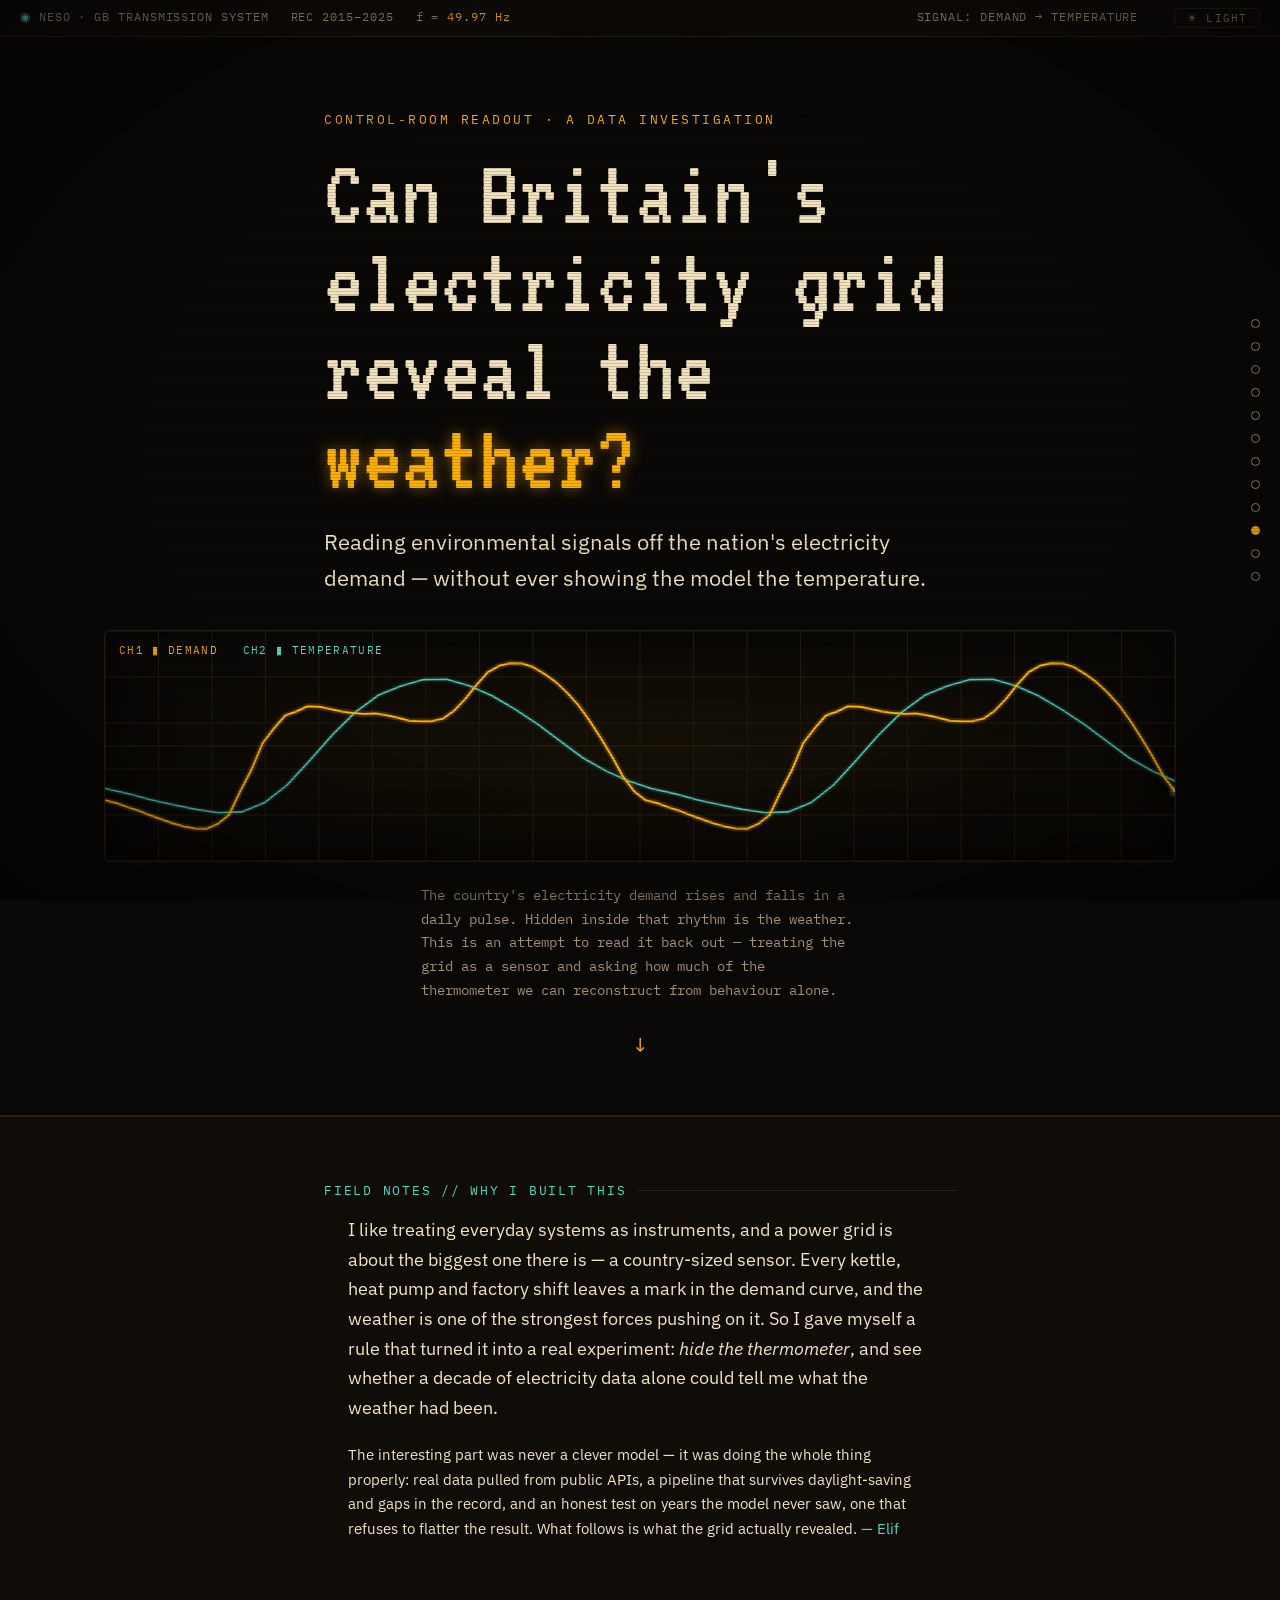
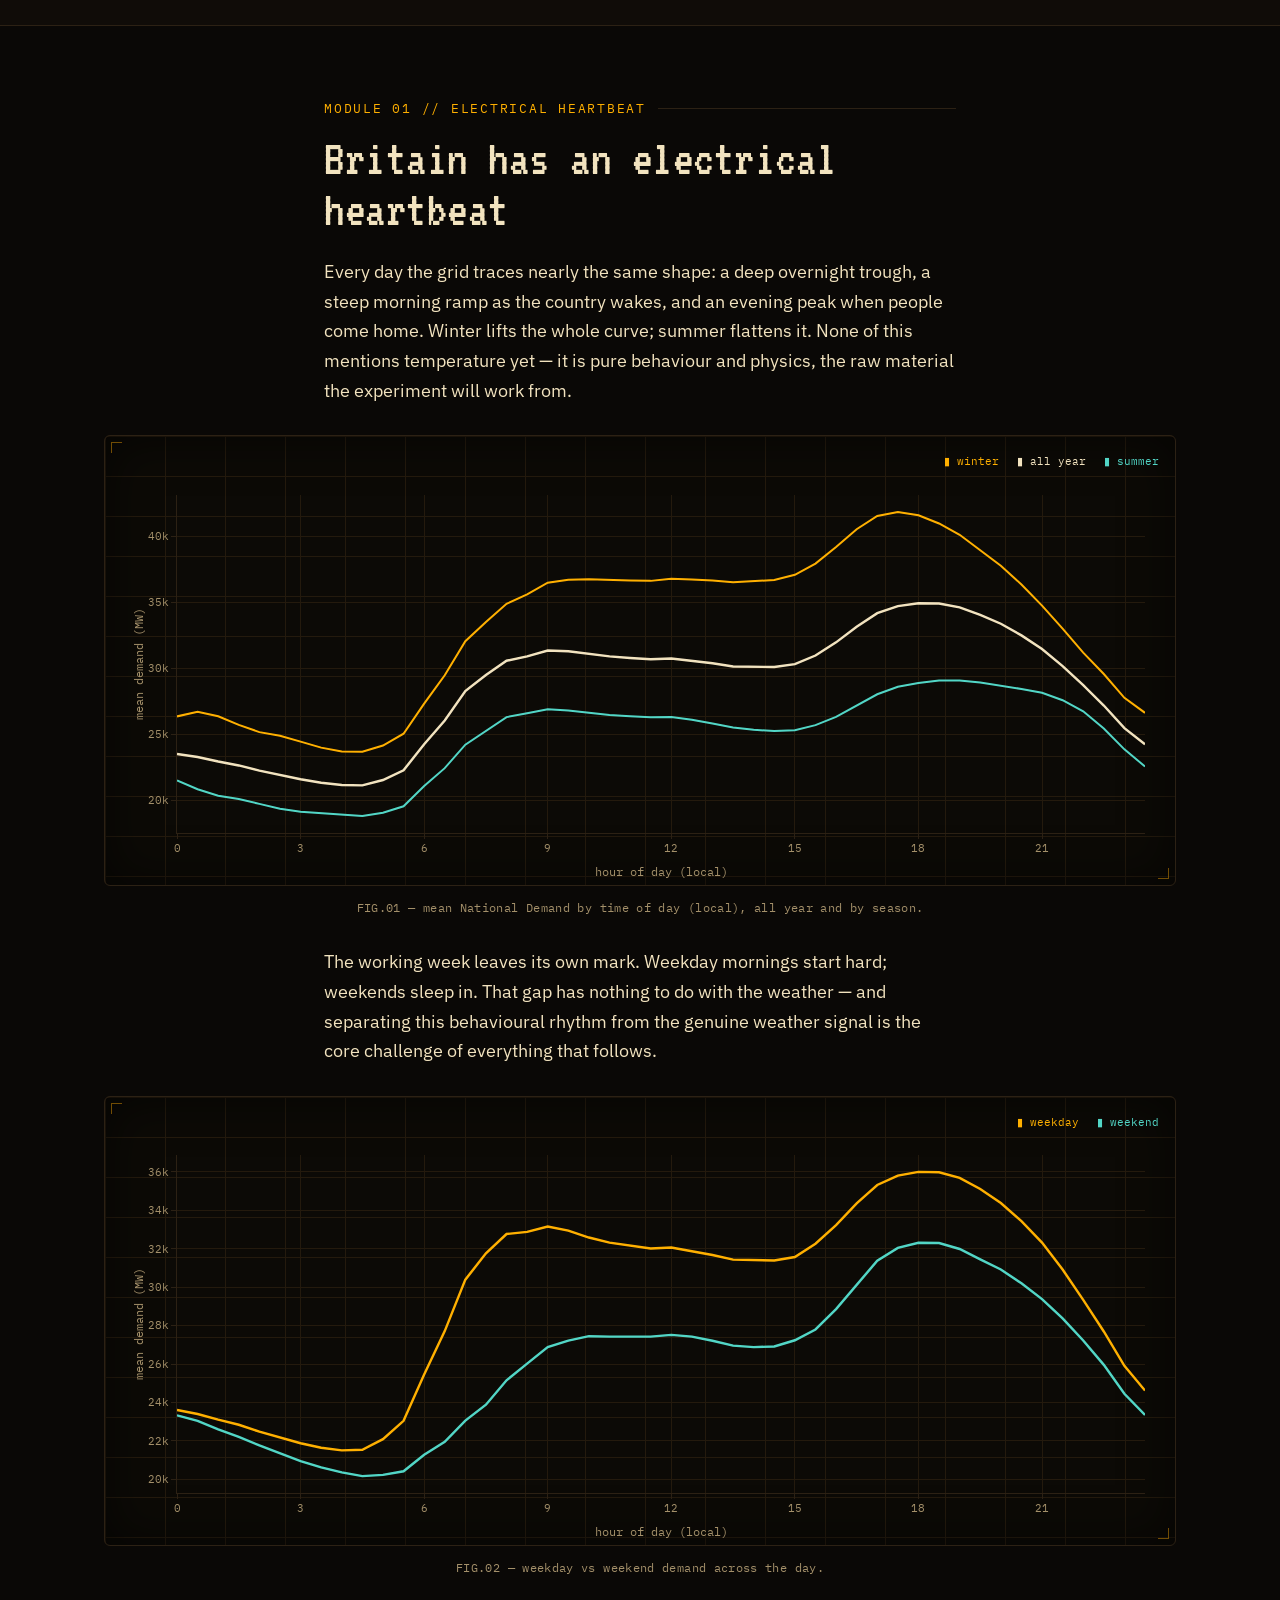
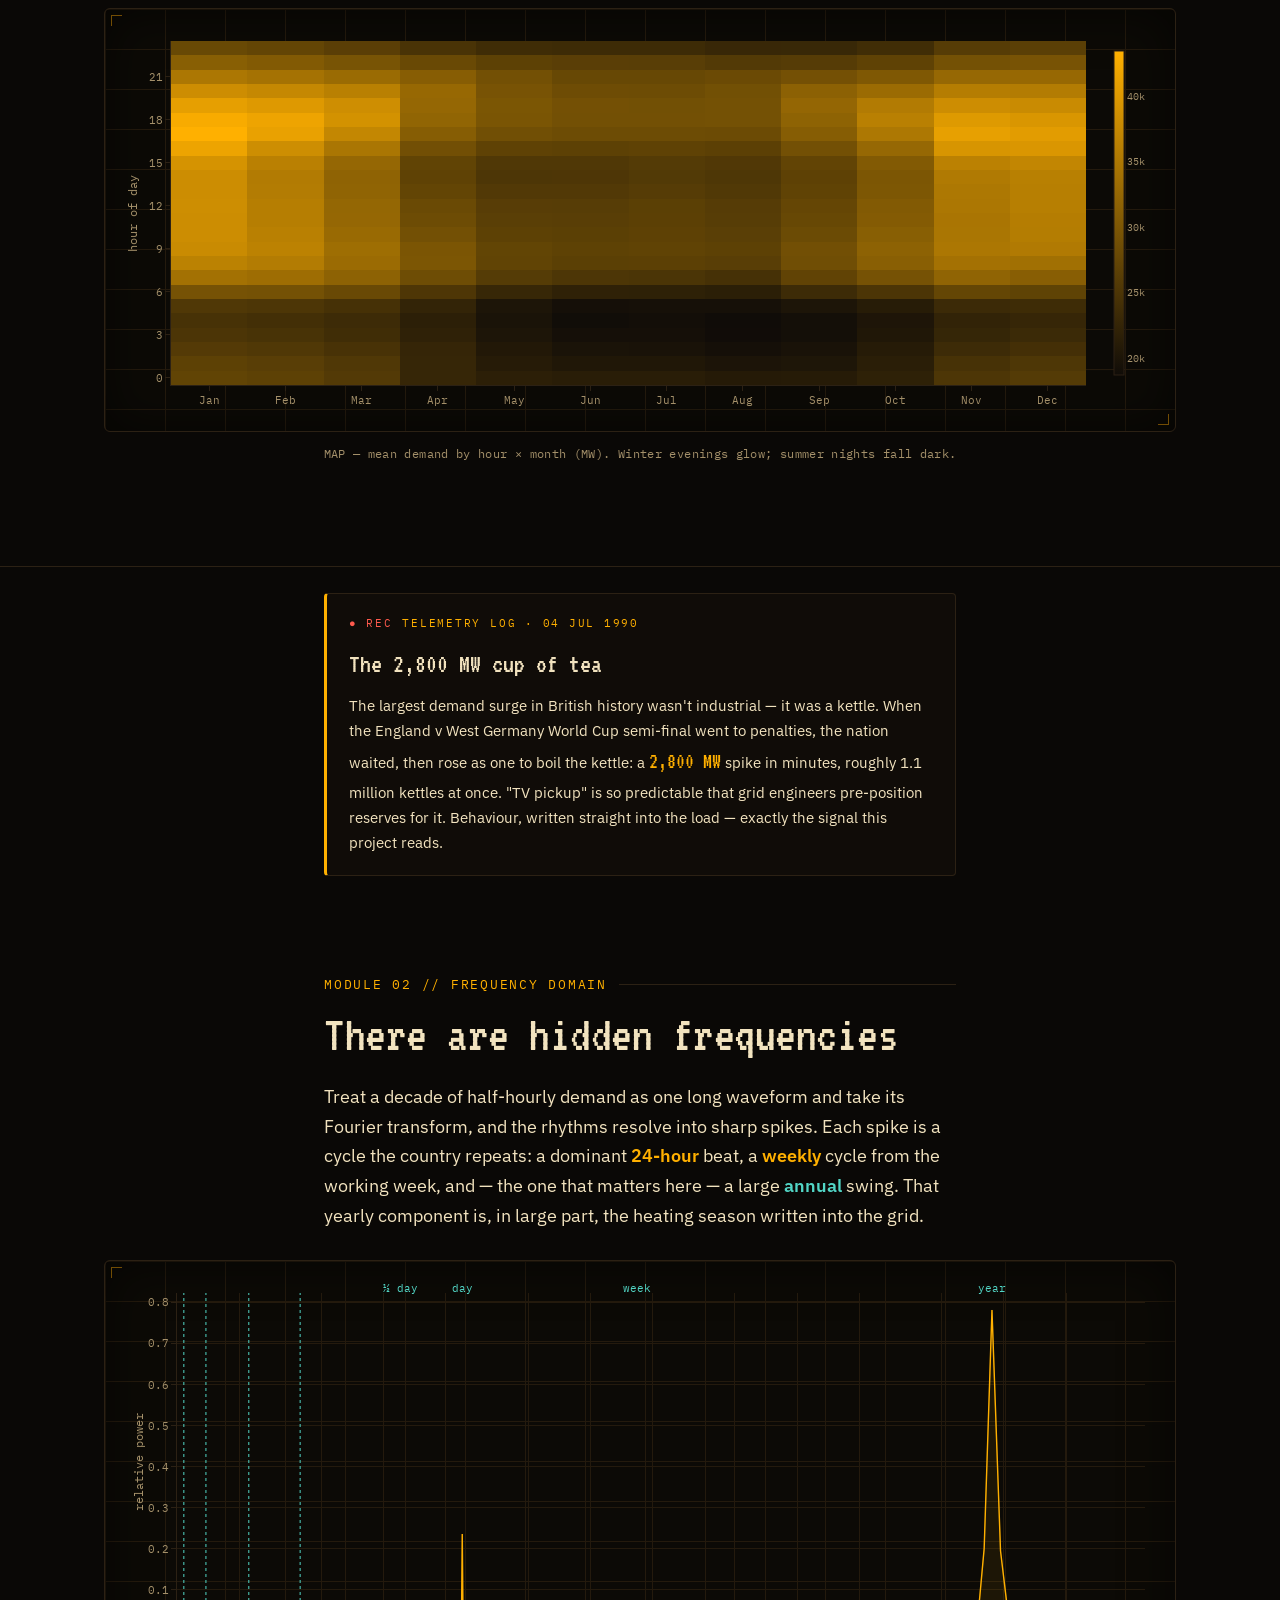
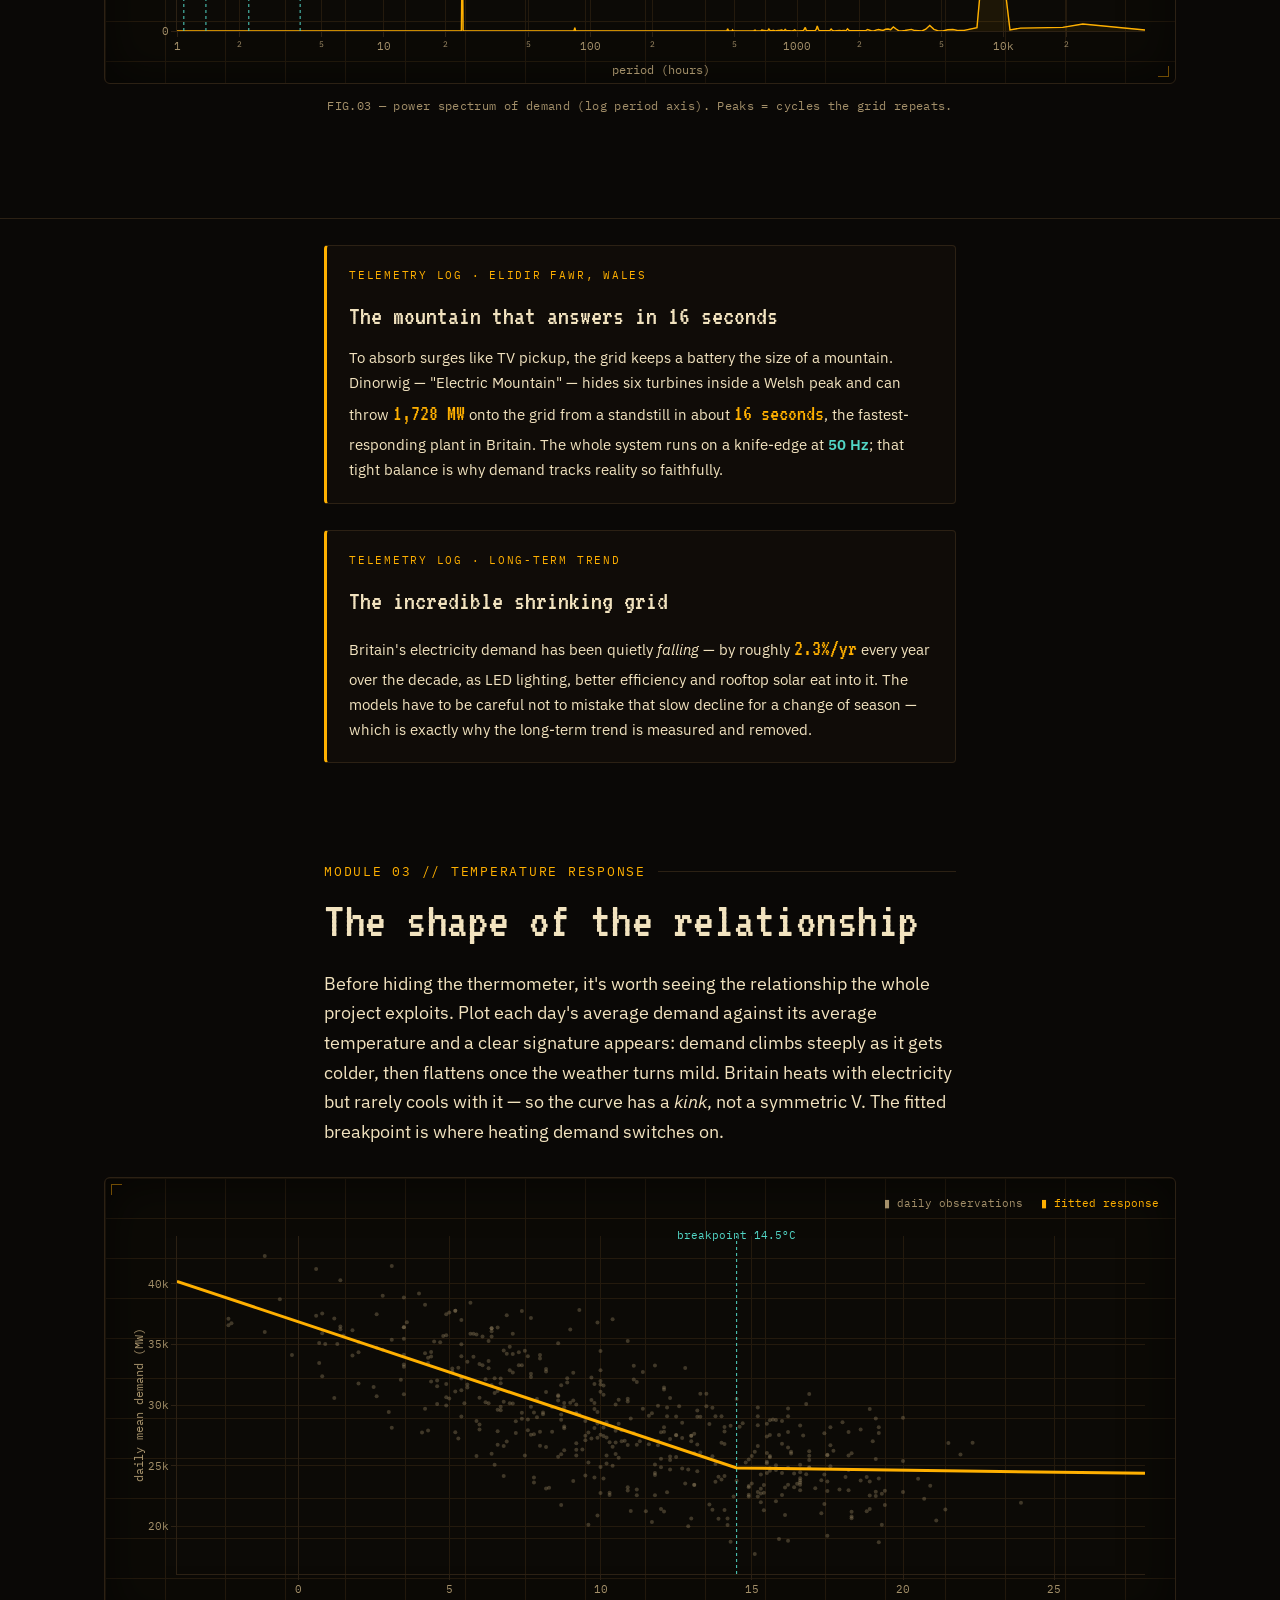
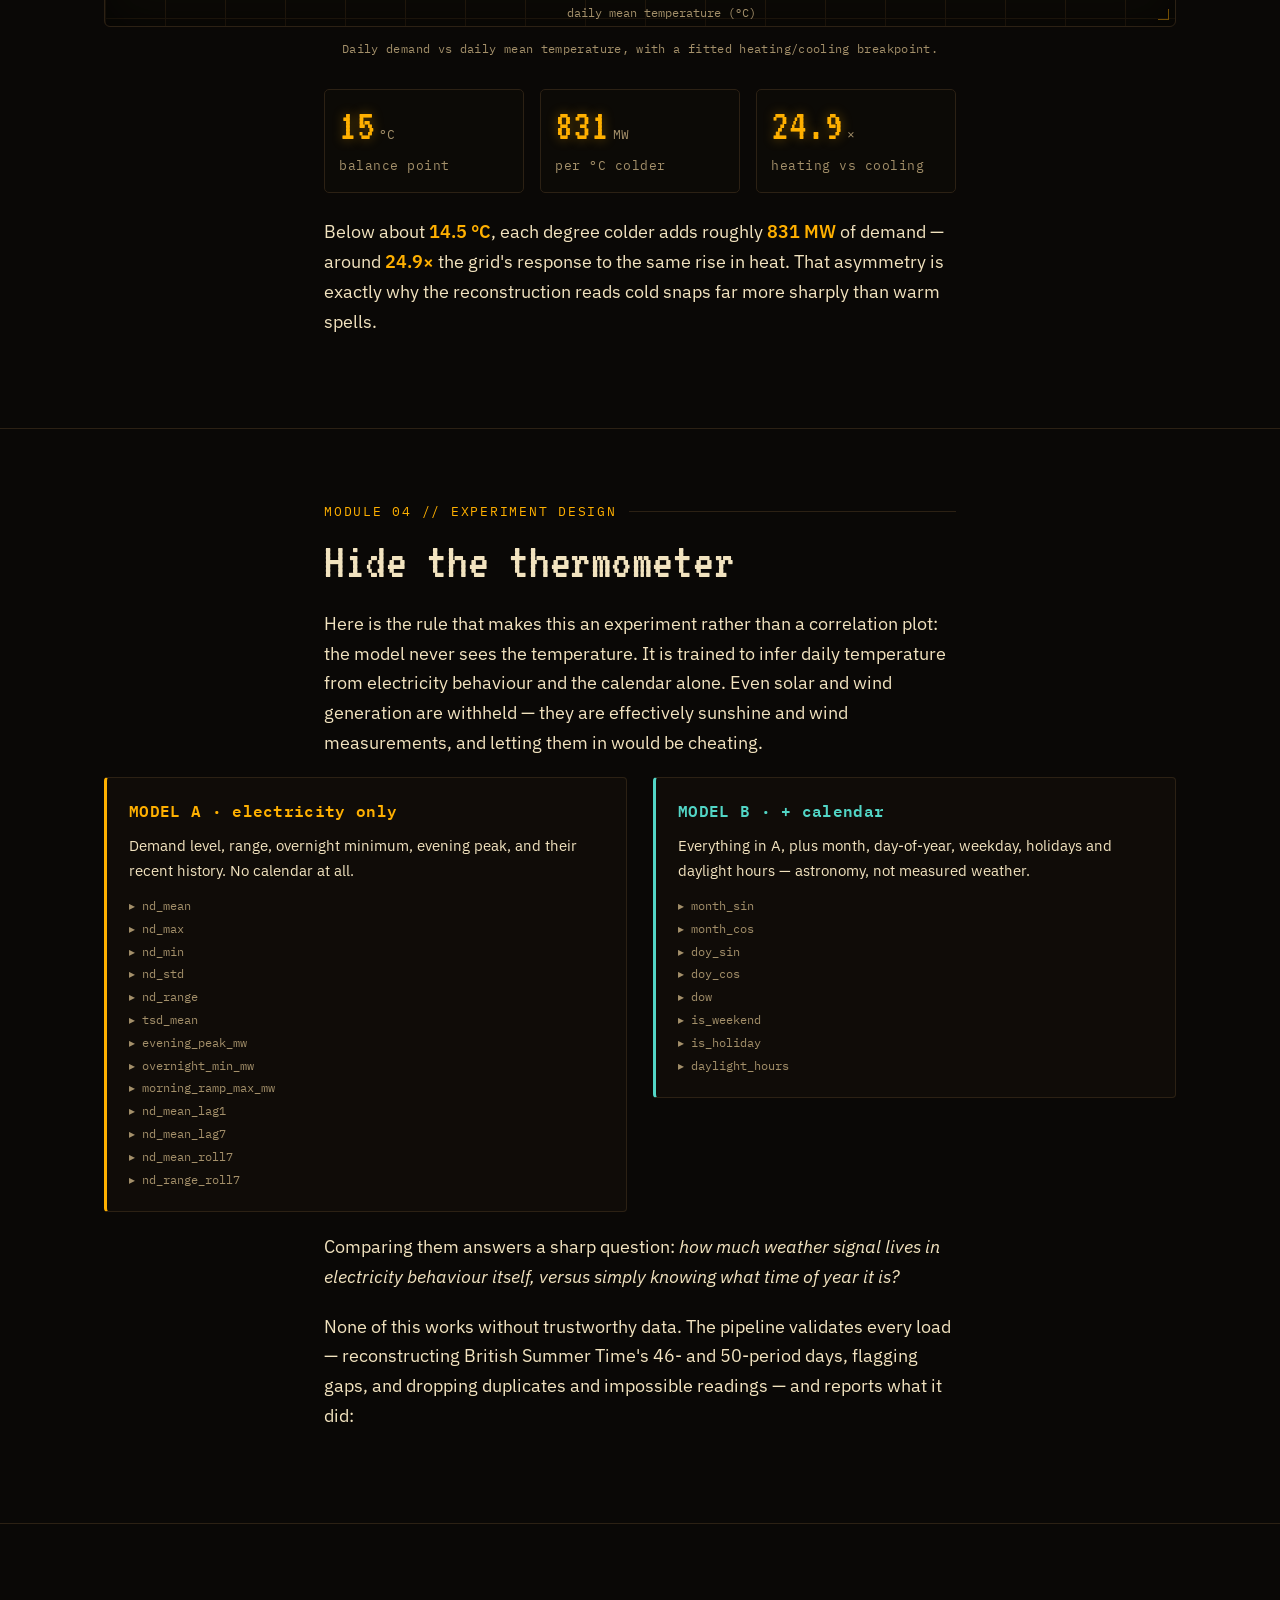
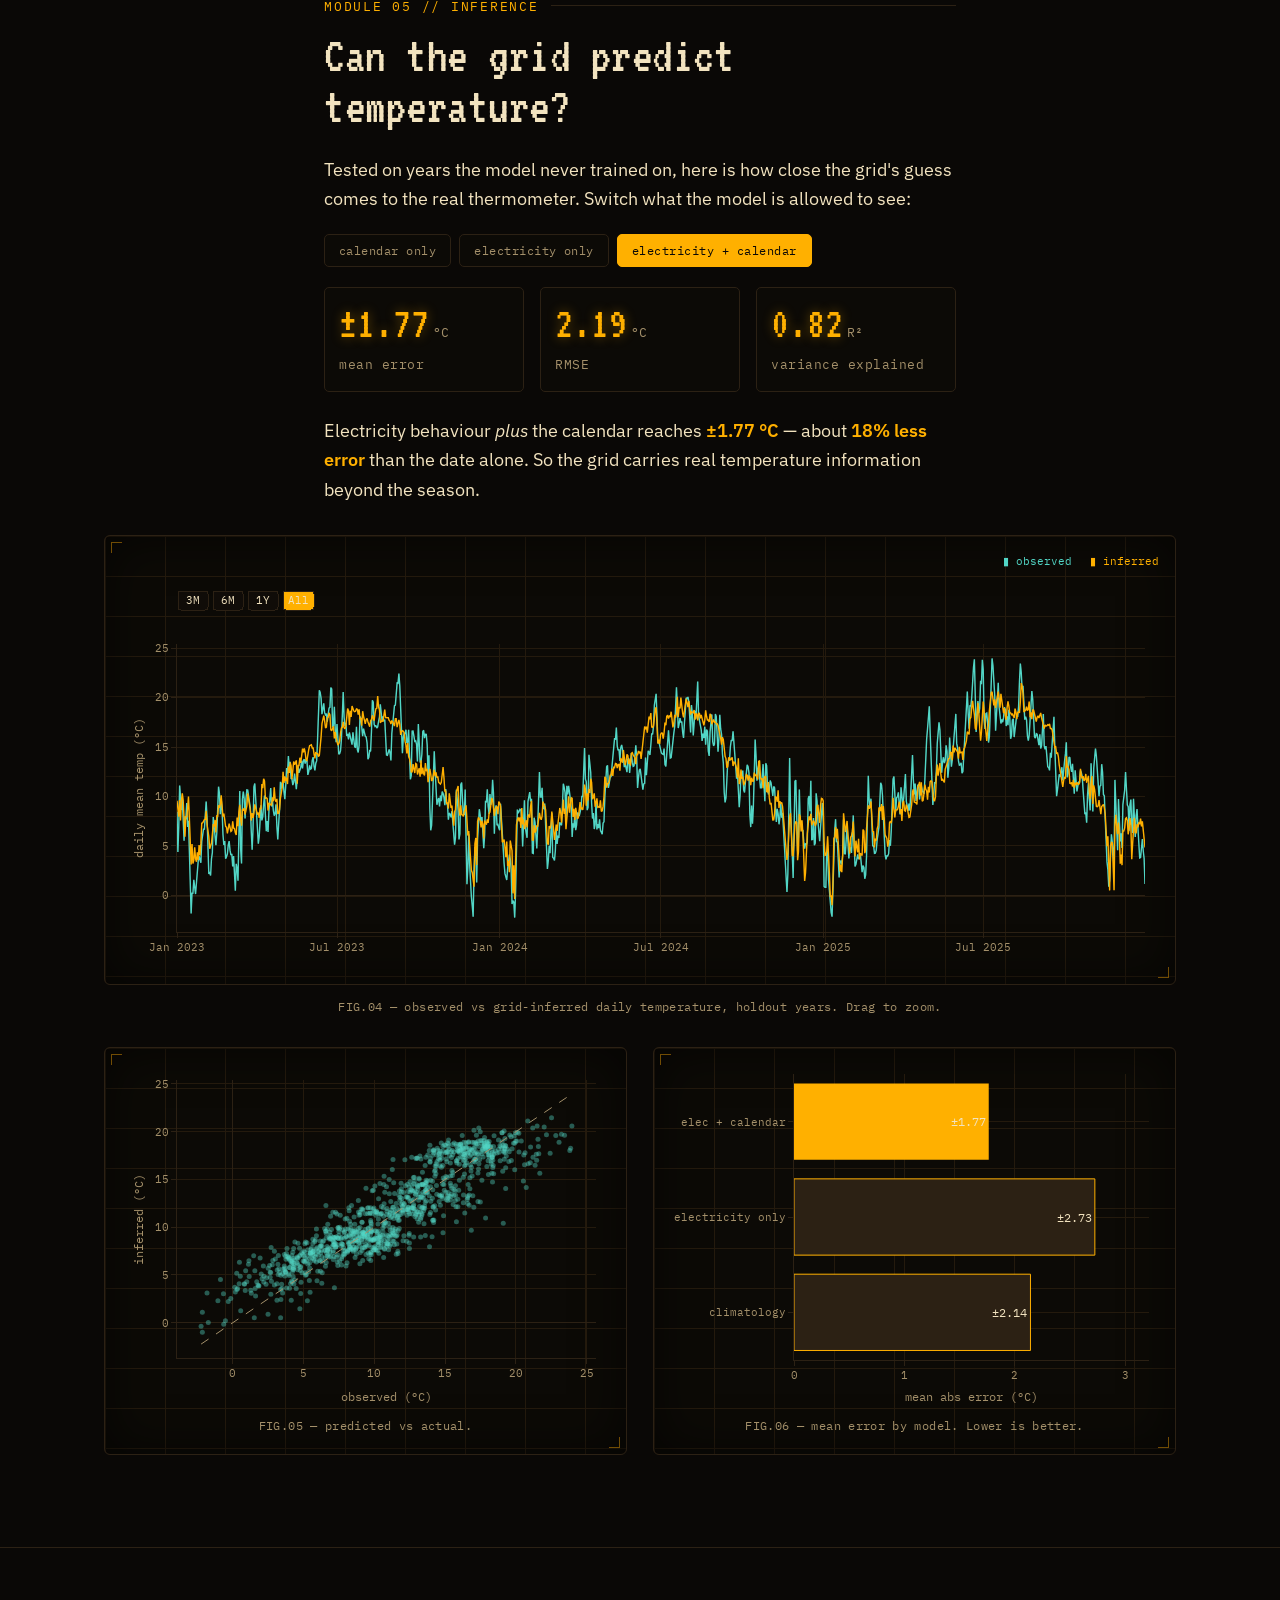
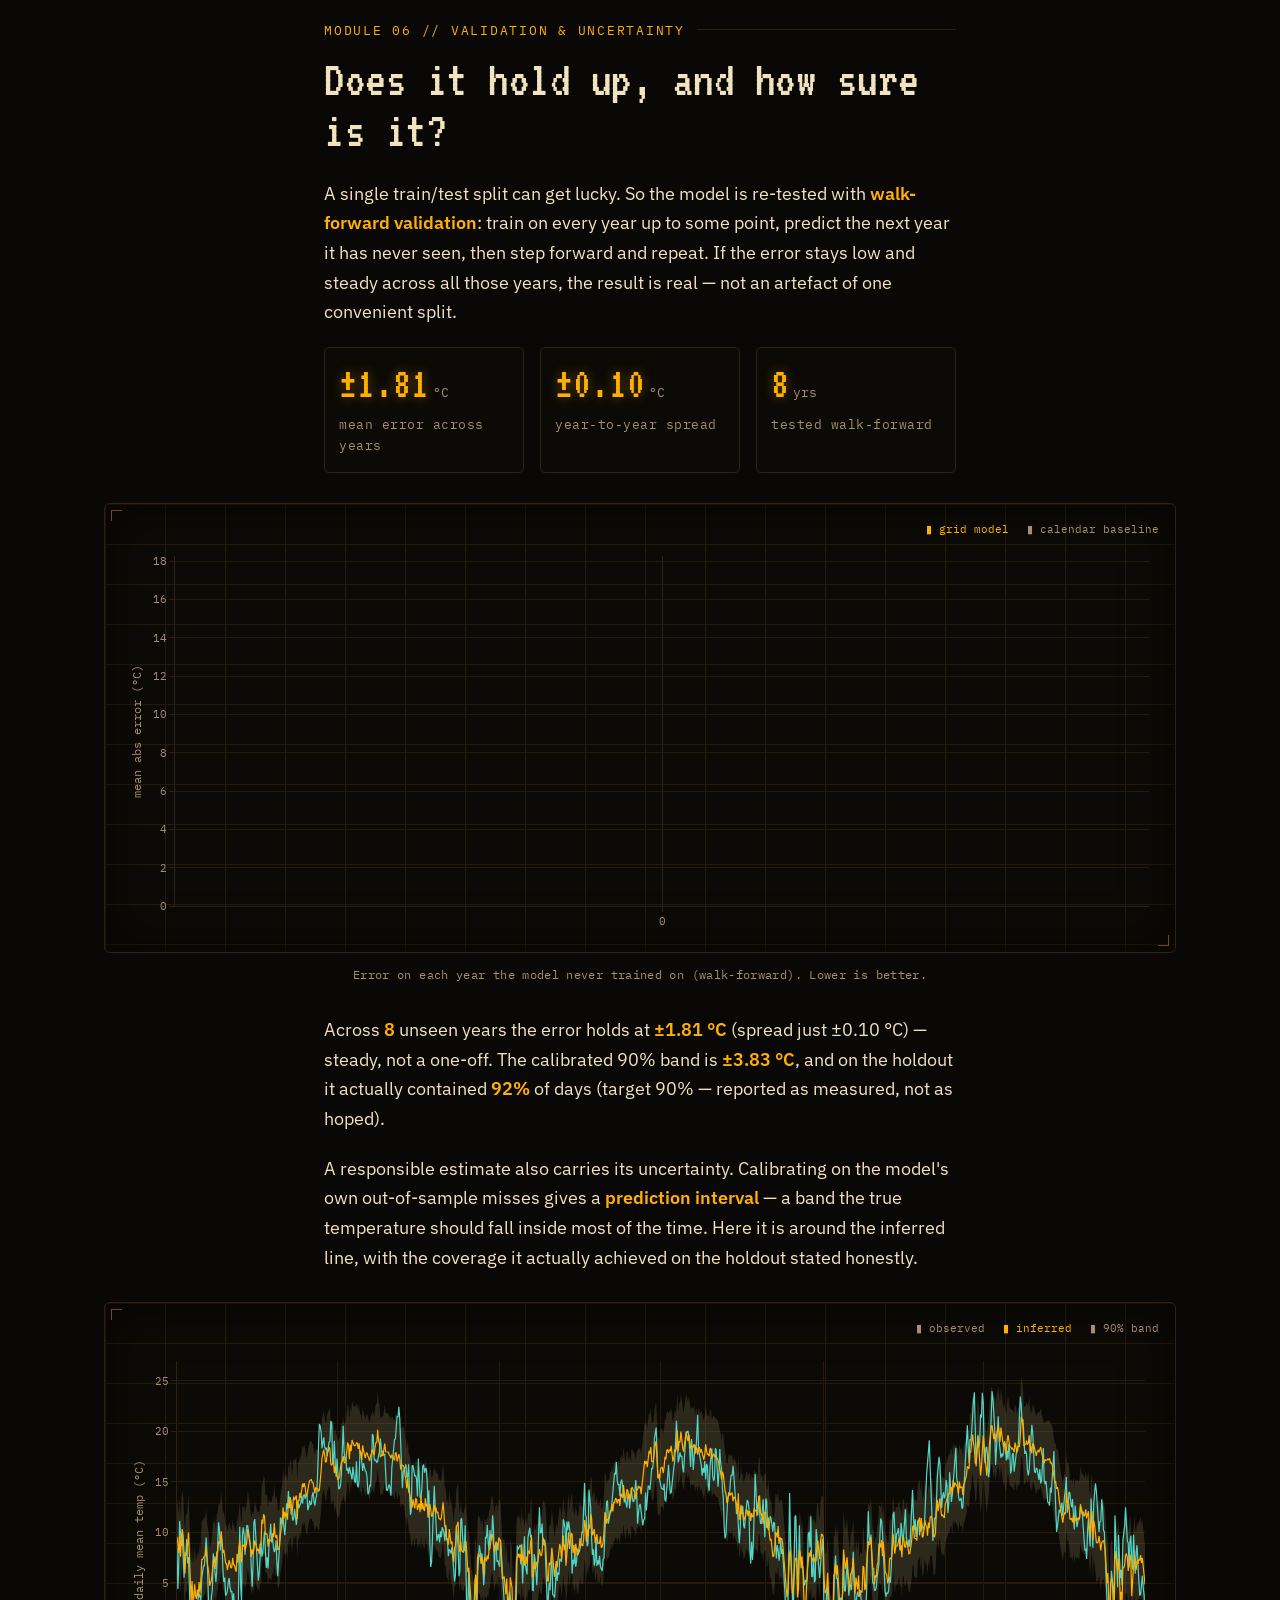
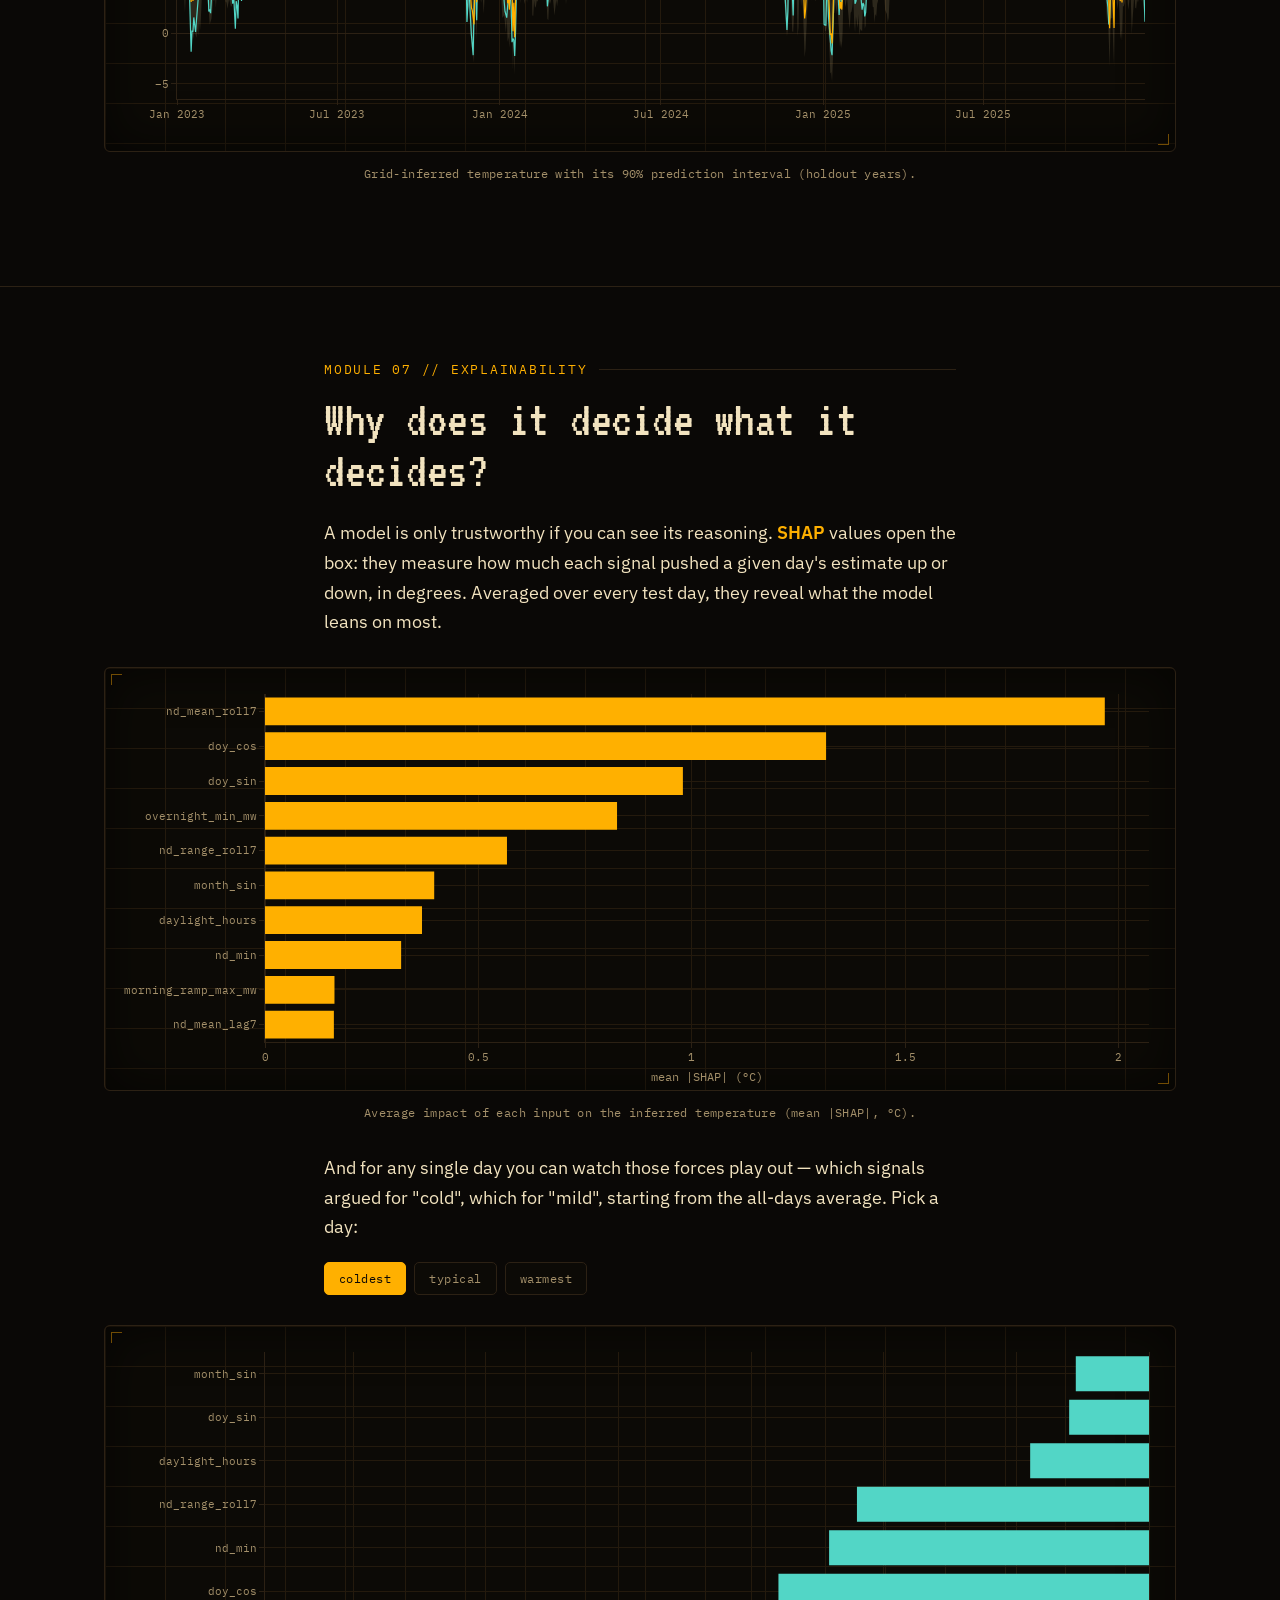
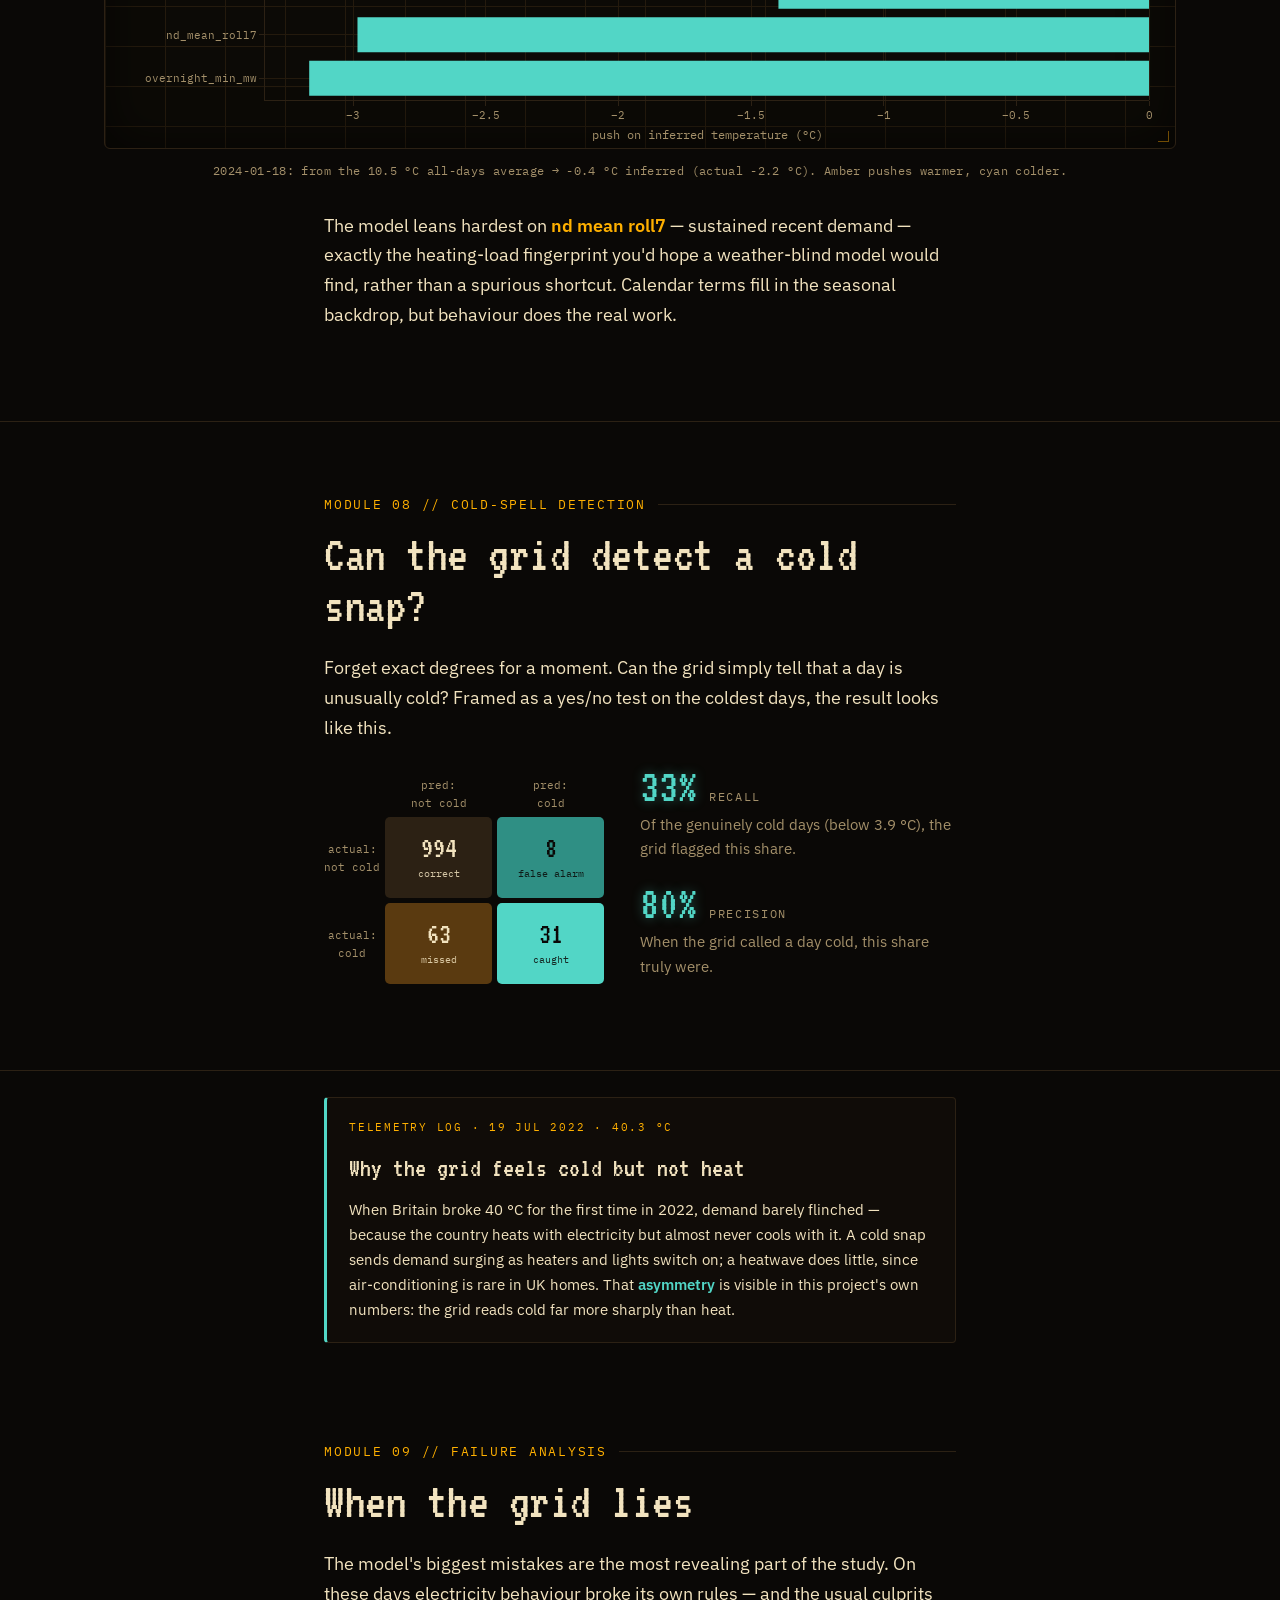
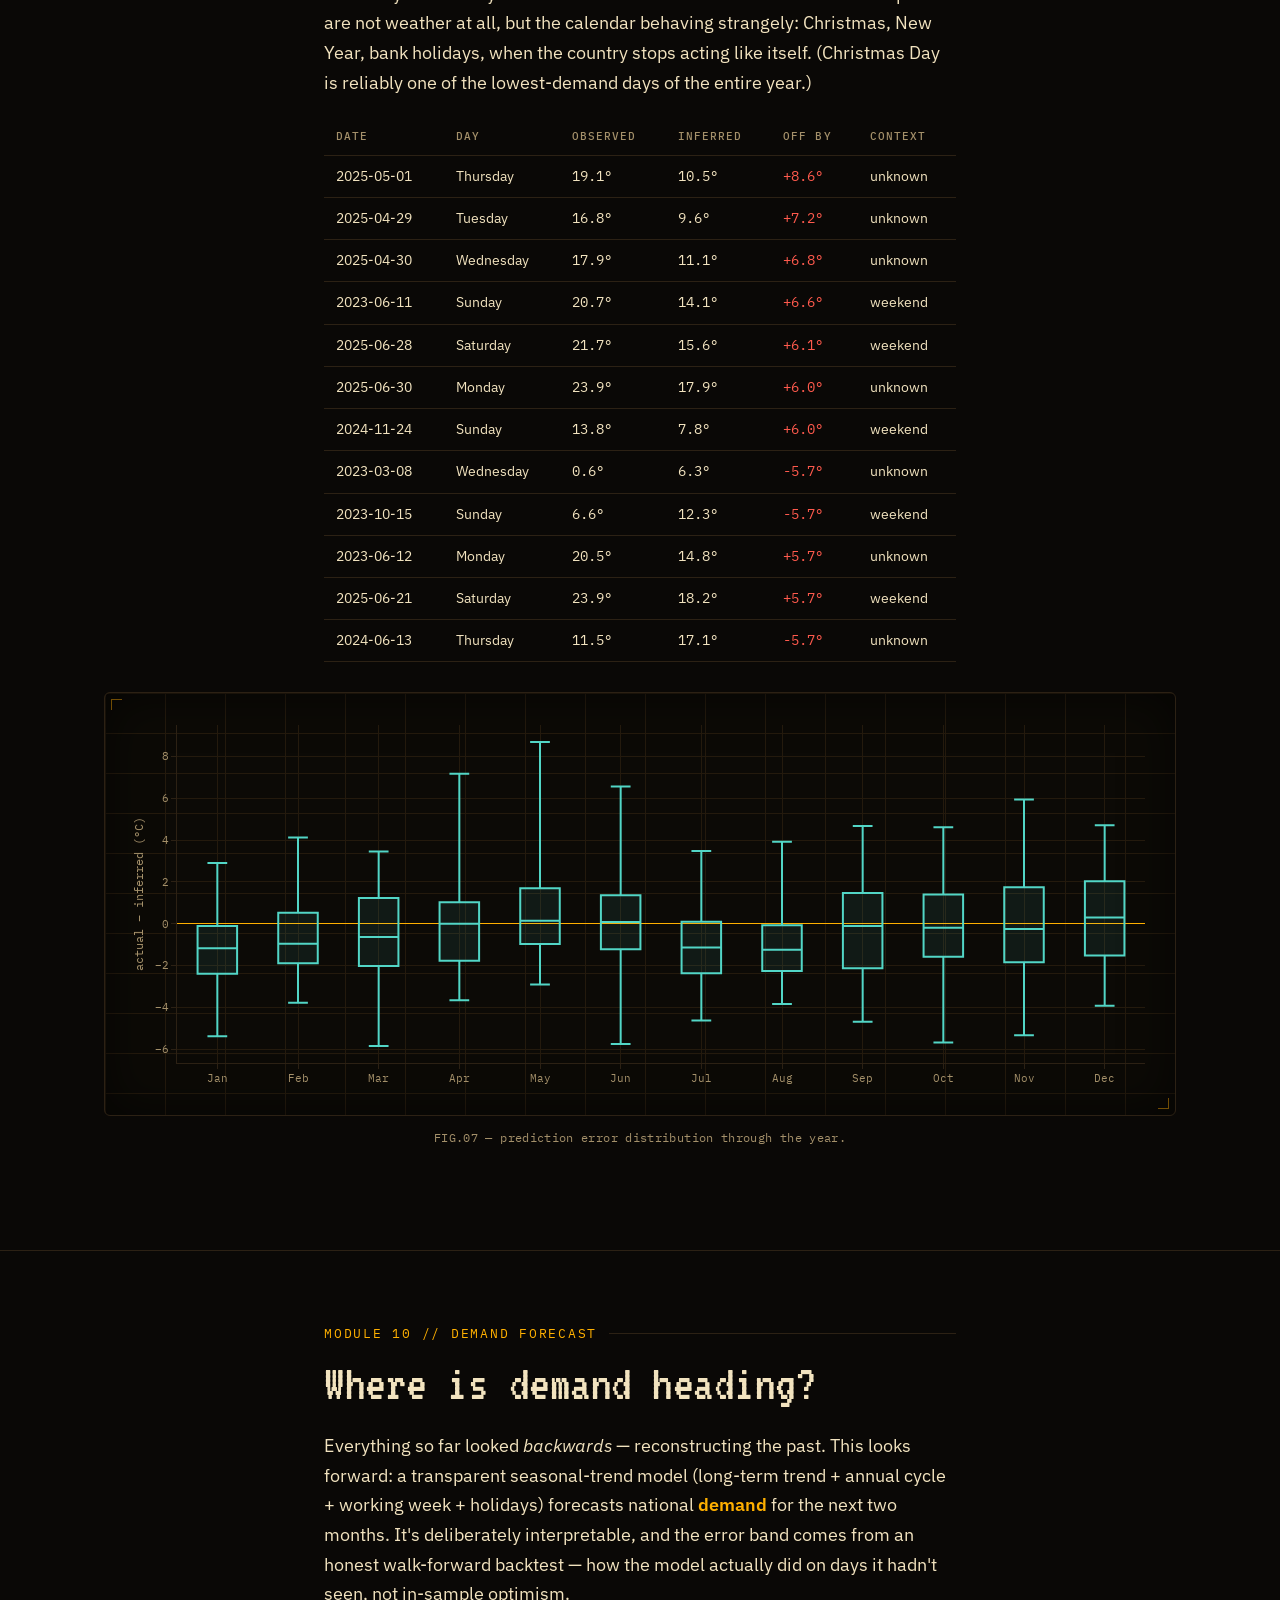
==== commit b867b4e1: "Add DuckDB SQL warehouse layer with reconciliation" ====
--- a/docs/index.html
+++ b/docs/index.html
@@ -165,6 +165,10 @@
   </div>
   <p class="body">Comparing them answers a sharp question: <em>how much weather signal lives in
     electricity behaviour itself, versus simply knowing what time of year it is?</em></p>
+  <p class="body">None of this works without trustworthy data. The pipeline validates every load —
+    reconstructing British Summer Time's 46- and 50-period days, flagging gaps, and dropping
+    duplicates and impossible readings — and reports what it did:</p>
+  <div class="dq" id="dq-panel"></div>
 </section>
 
 <!-- 04 -->
@@ -298,9 +302,27 @@
   </div>
 </section>
 
-<!-- 11 -->
+<!-- 11 DATA MODEL (SQL warehouse) -->
+<section class="section" id="s6c">
+  <div class="wrap"><p class="modtag mono">MODULE 11 // DATA MODEL</p>
+    <h2>Under the hood: a SQL warehouse</h2></div>
+  <p class="body">The daily figures don't have to live in pandas. The same transformations are also
+    expressed as a small <strong>star schema</strong> in SQL (DuckDB) — one conformed date dimension,
+    two daily fact tables — built straight off the tidy CSVs. It's the difference between a script and
+    a queryable model.</p>
+  <div id="schema-diagram" class="schema"></div>
+  <p class="body">A transformation layer is only trustworthy if it agrees with the source of truth,
+    so it's <strong>reconciled</strong>: the SQL daily aggregation is checked against the pandas one,
+    day for day. <span id="recon-line"></span></p>
+  <div class="panel"><div class="panel-screen">
+    <p class="sql-caption mono">SELECT season, ROUND(AVG(nd_mean),0) AS mean_demand_mw, COUNT(*) AS days<br>FROM v_daily GROUP BY season ORDER BY mean_demand_mw DESC;</p>
+    <div id="chart-warehouse" class="plot"></div></div>
+    <p class="cap">A live query against the star schema: mean demand by season.</p></div>
+</section>
+
+<!-- 12 -->
 <section class="section" id="s7">
-  <div class="wrap"><p class="modtag mono">MODULE 11 // CONCLUSION</p>
+  <div class="wrap"><p class="modtag mono">MODULE 12 // CONCLUSION</p>
     <h2>What did we actually learn?</h2>
     <p class="body" id="conclusion">Britain's electricity demand does carry a real temperature signal —
       as a supplement to the calendar, not a replacement for it.</p>
--- a/docs/style.css
+++ b/docs/style.css
@@ -238,6 +238,32 @@
 footer .muted{ color:var(--ink-d); max-width:46em; }
 footer a{ color:var(--cyan); }
 
+/* ---------- data integrity panel ---------- */
+.dq{ max-width:var(--tmax); margin:20px auto 0; padding:0 24px;
+  display:grid; grid-template-columns:1fr 1fr; gap:8px 24px; }
+.dq .dq-item{ font-family:"IBM Plex Mono",monospace; font-size:12.5px; color:var(--ink-d);
+  display:flex; gap:10px; align-items:baseline; border-top:1px solid var(--line); padding:7px 0; }
+.dq .dq-ok{ color:var(--cyan); } .dq .dq-warn{ color:var(--amber); }
+.dq .dq-val{ color:var(--ink); }
+@media (max-width:720px){ .dq{ grid-template-columns:1fr; } }
+
+/* ---------- SQL warehouse module ---------- */
+.schema{ max-width:var(--tmax); margin:0 auto 22px; padding:0 24px; display:flex; flex-wrap:wrap;
+  gap:16px; align-items:flex-start; justify-content:center; }
+.schema .tbl{ border:1px solid var(--line); border-radius:6px; background:var(--screen); min-width:190px;
+  font-family:"IBM Plex Mono",monospace; font-size:11px; overflow:hidden; }
+.schema .tbl.fact{ border-color:var(--amber-d); }
+.schema .tbl h5{ margin:0; padding:7px 12px; font-size:11px; letter-spacing:.08em; color:var(--bg);
+  background:var(--ink-d); }
+.schema .tbl.fact h5{ background:var(--amber); }
+.schema .tbl ul{ margin:0; padding:8px 12px; list-style:none; color:var(--ink-d); }
+.schema .tbl li{ padding:1px 0; }
+.schema .tbl li.key{ color:var(--temp); }
+.schema .join{ align-self:center; color:var(--ink-d); font-family:"IBM Plex Mono",monospace; font-size:20px; }
+.sql-caption{ font-size:11px; color:var(--soft); line-height:1.6; margin:0 0 10px;
+  padding:8px 12px; border-left:2px solid var(--amber-d); background:var(--screen); border-radius:0 4px 4px 0; }
+#recon-line{ color:var(--temp); }
+
 /* ---------- segmented feature toggle ---------- */
 .seg{ max-width:var(--tmax); margin:0 auto 20px; padding:0 24px; display:flex; flex-wrap:wrap; gap:8px; }
 .seg button{ font-family:"IBM Plex Mono",monospace; font-size:12px; letter-spacing:.04em;
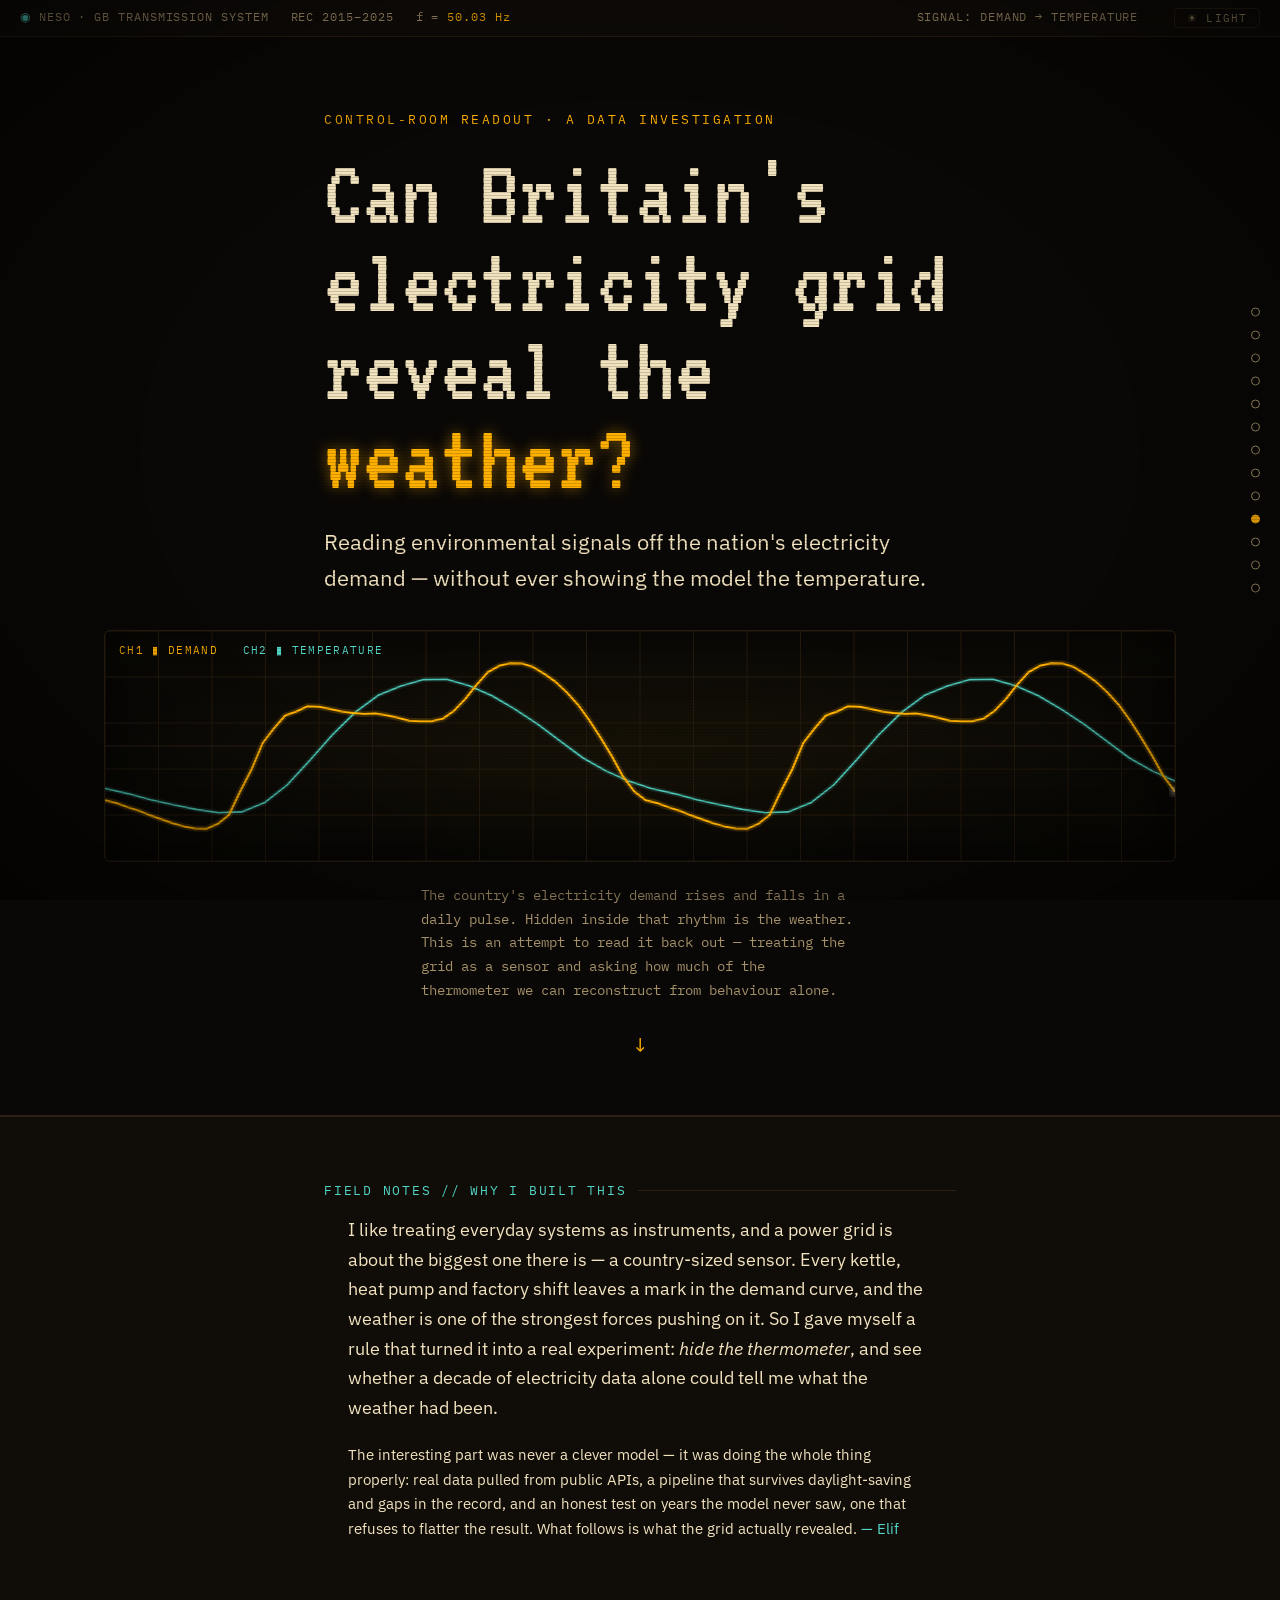
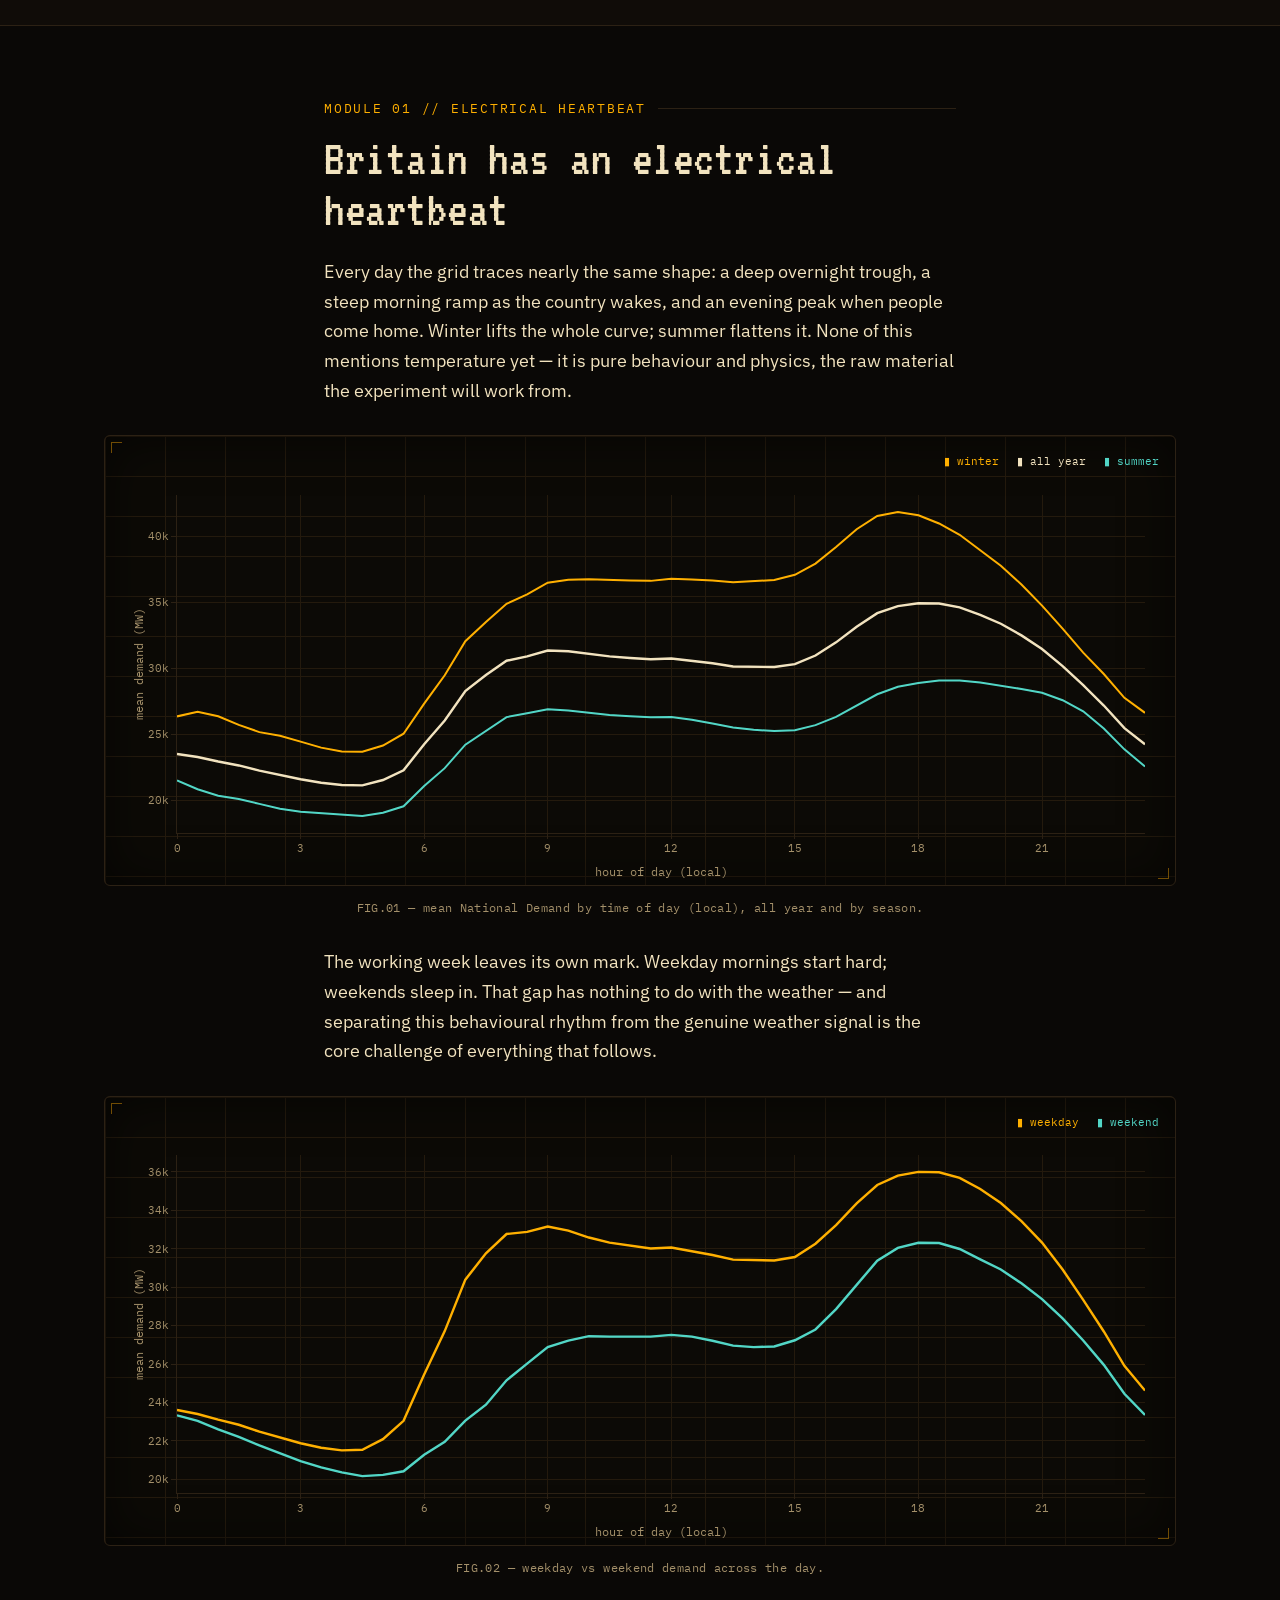
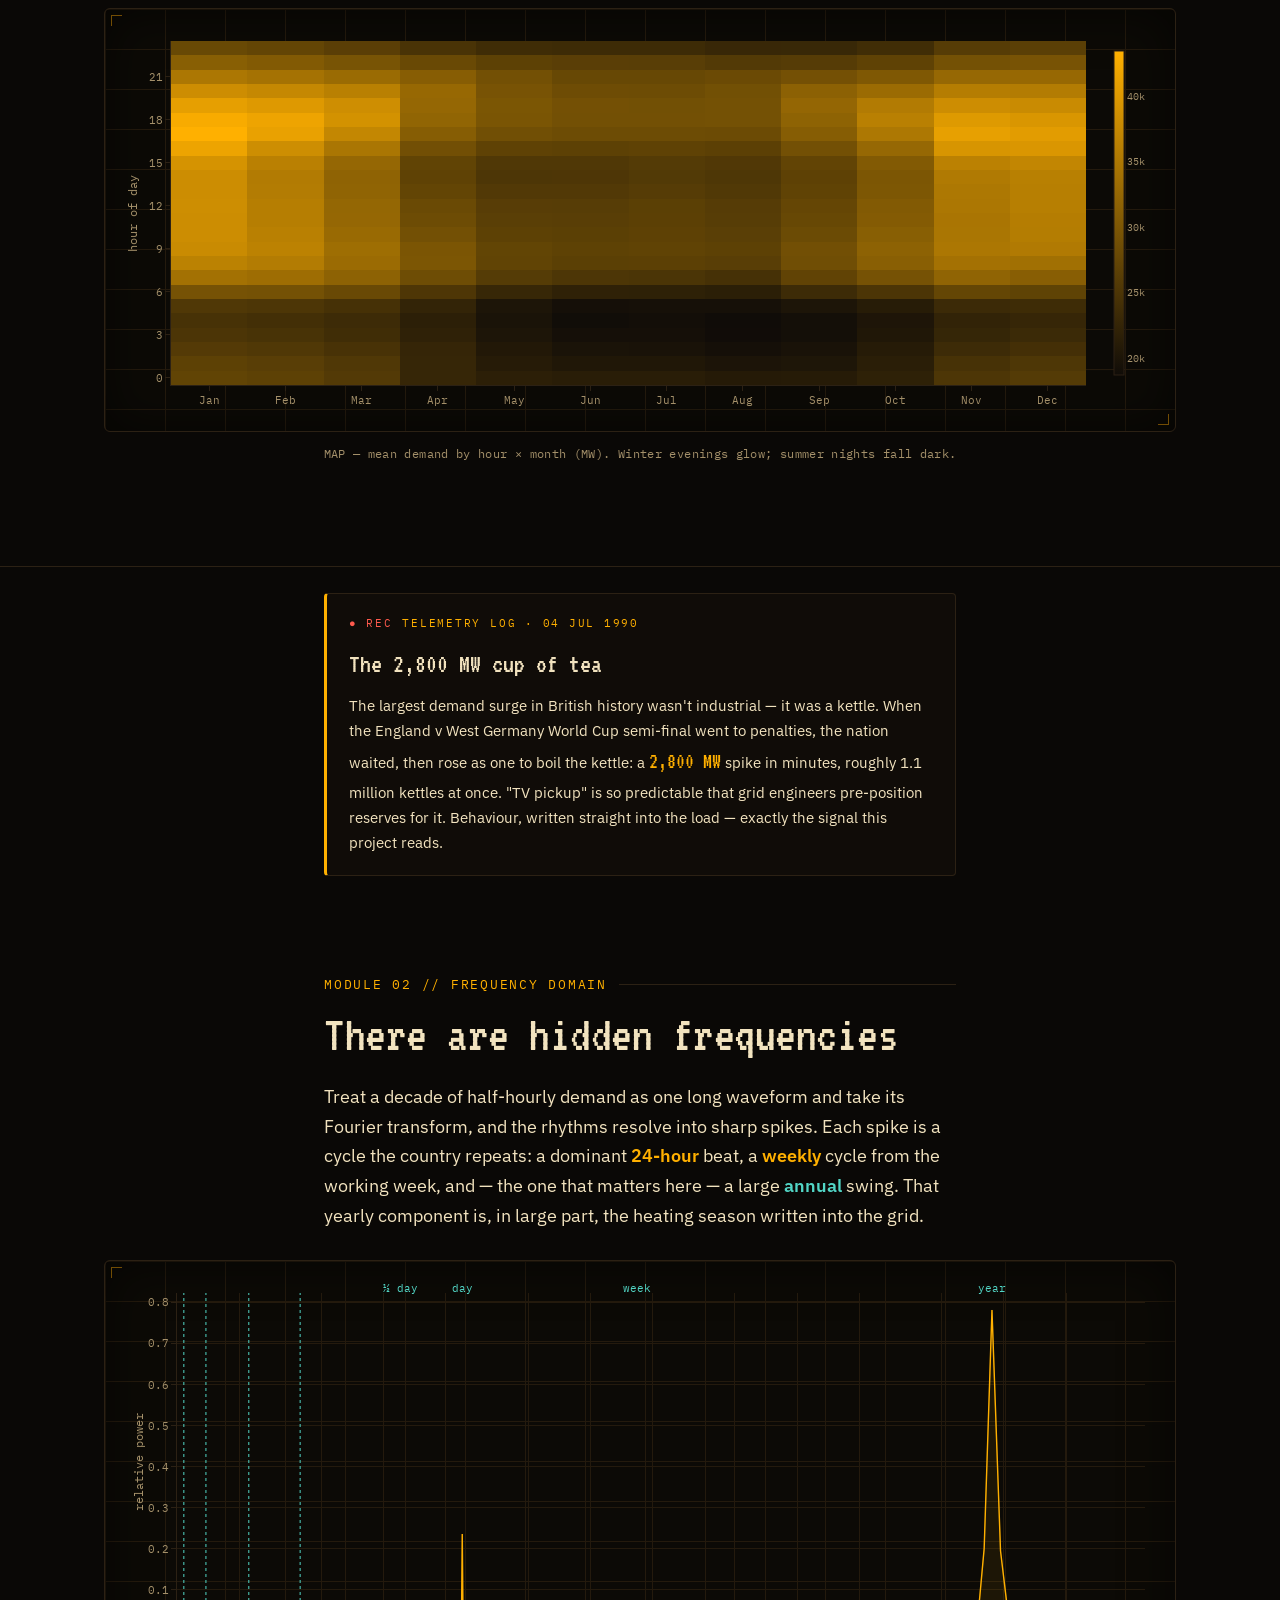
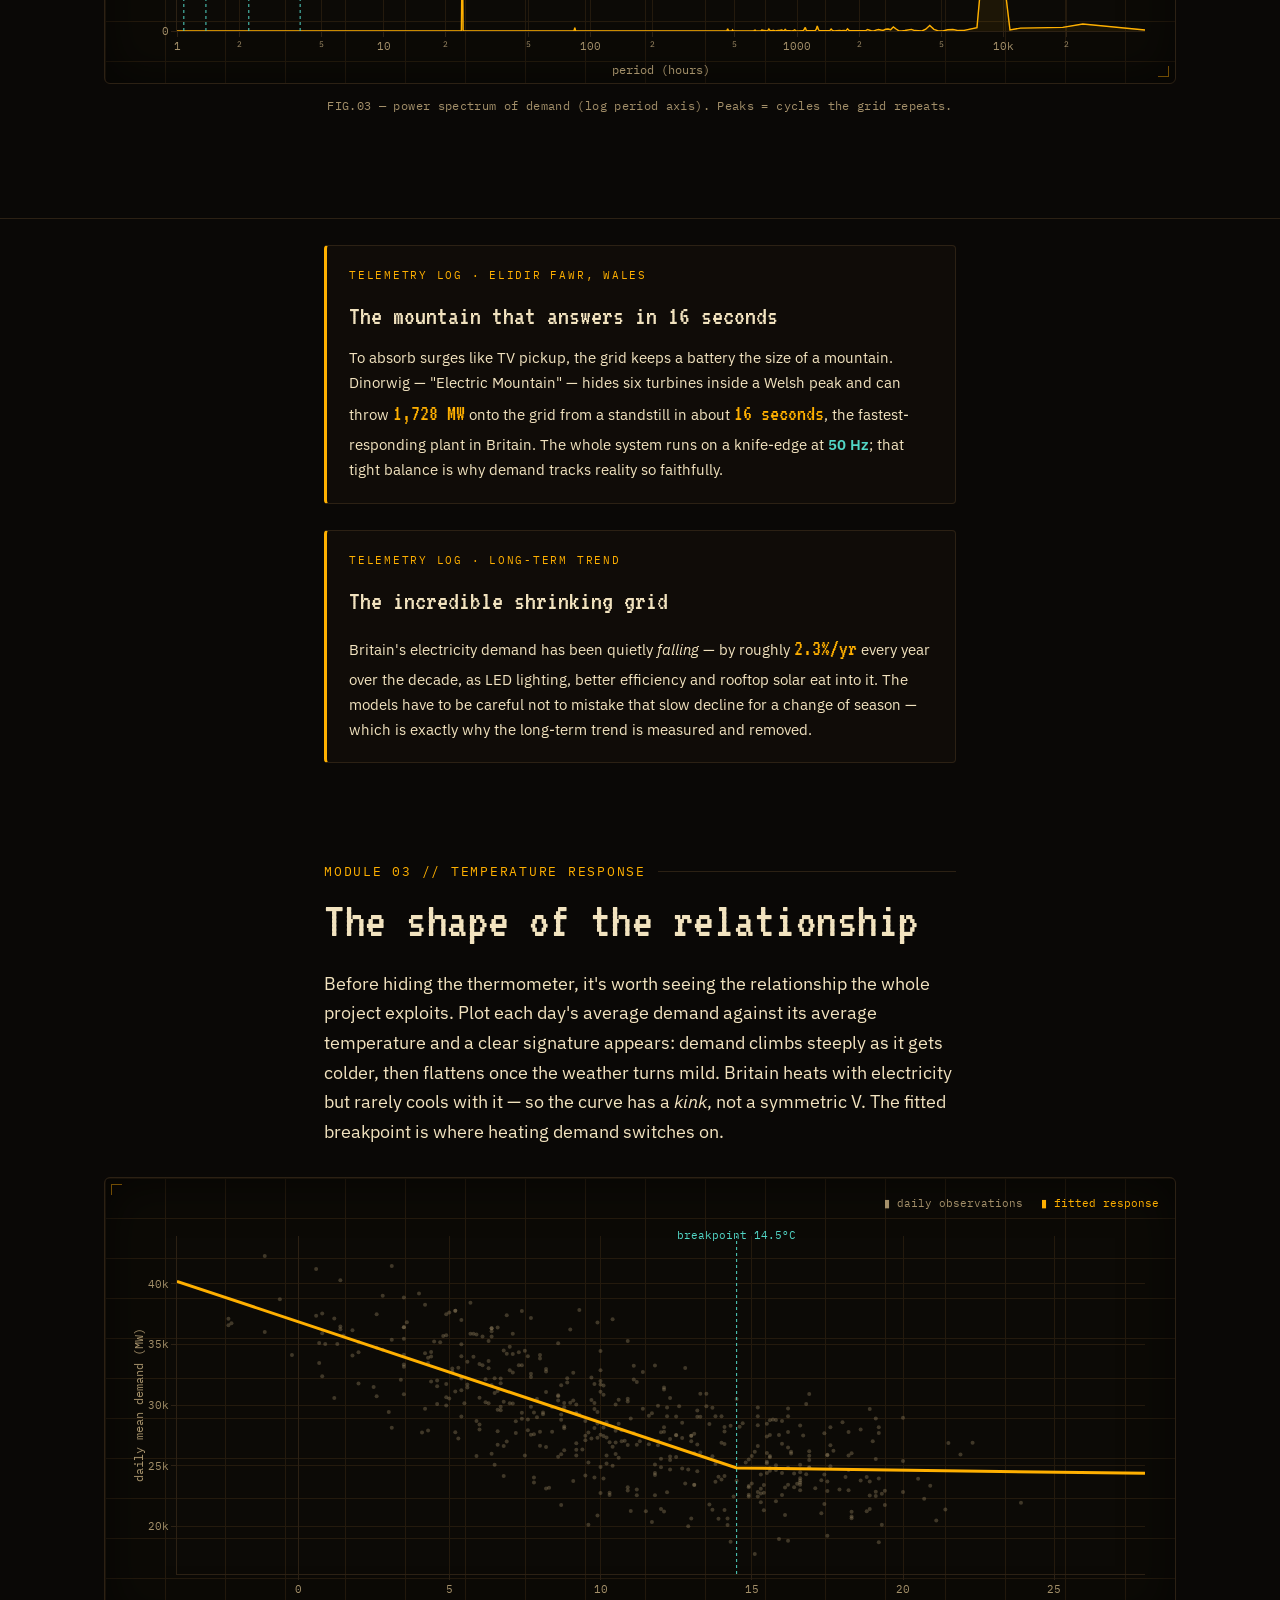
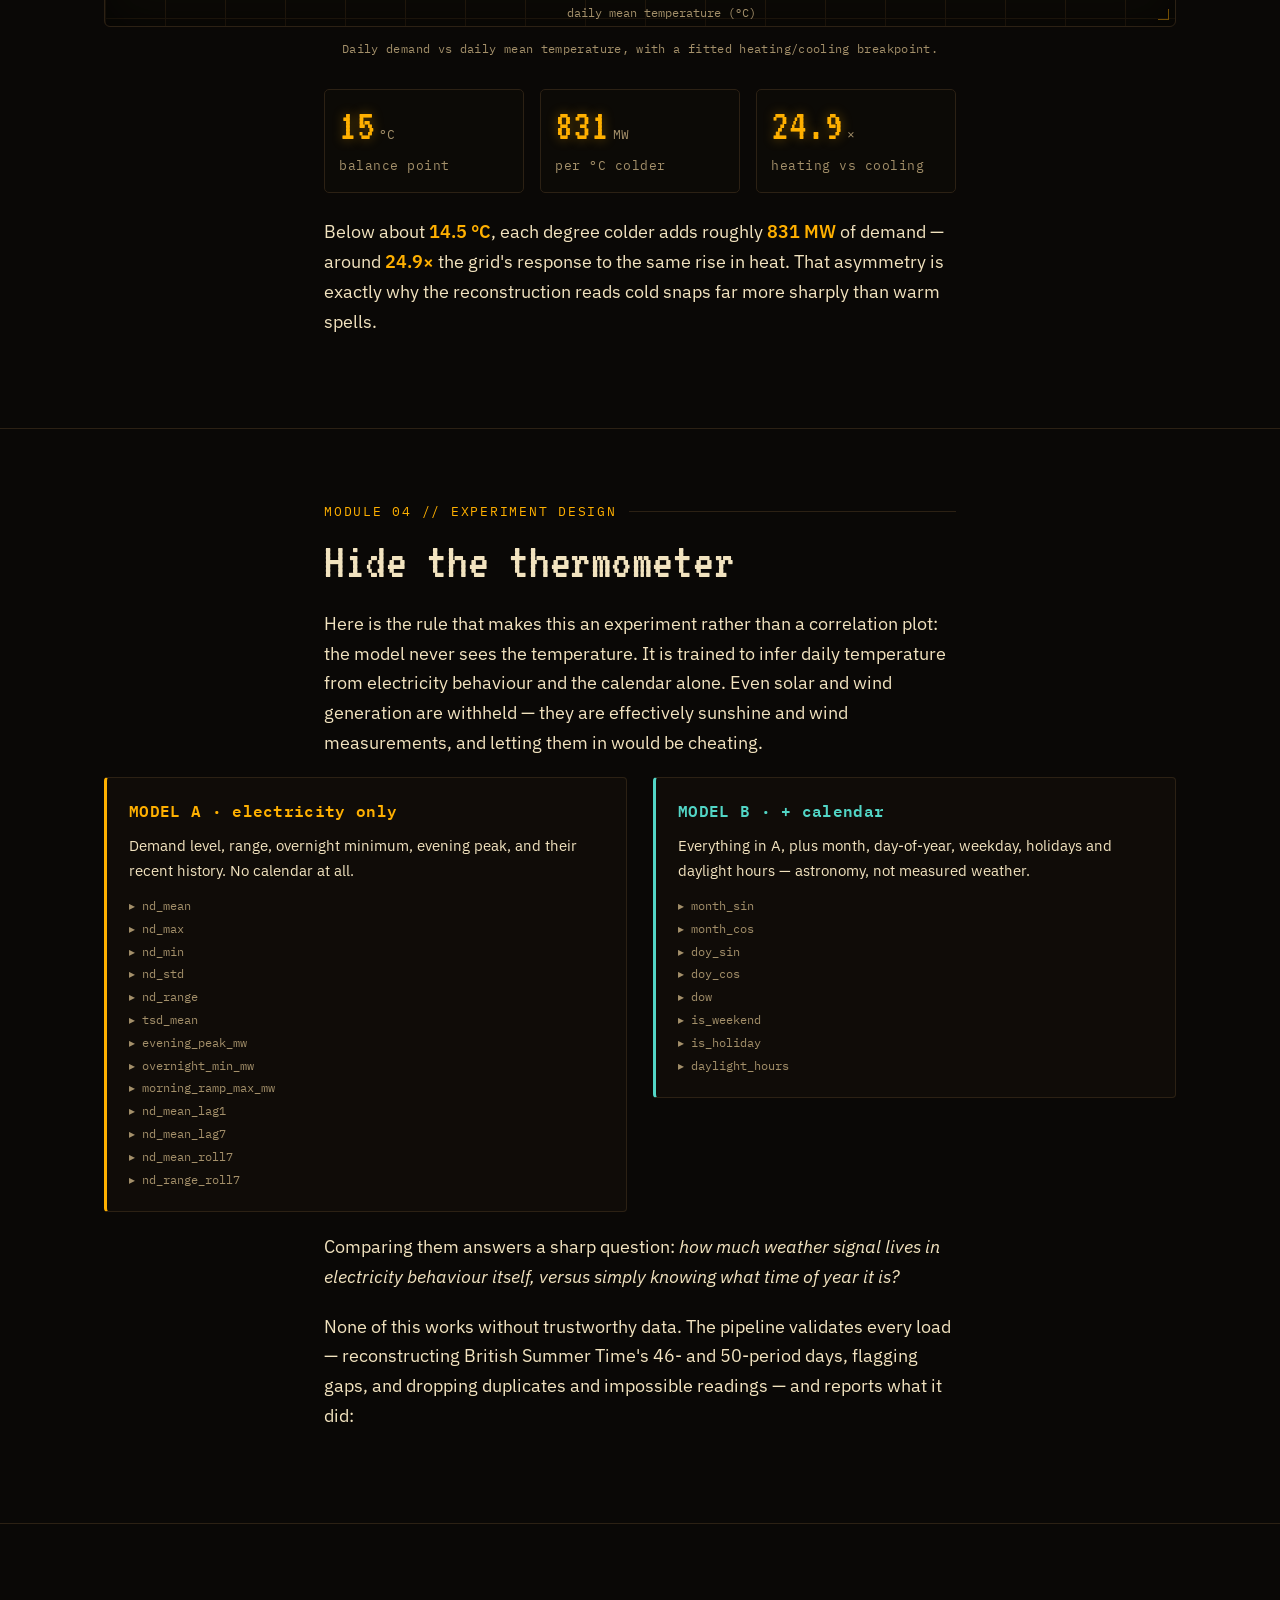
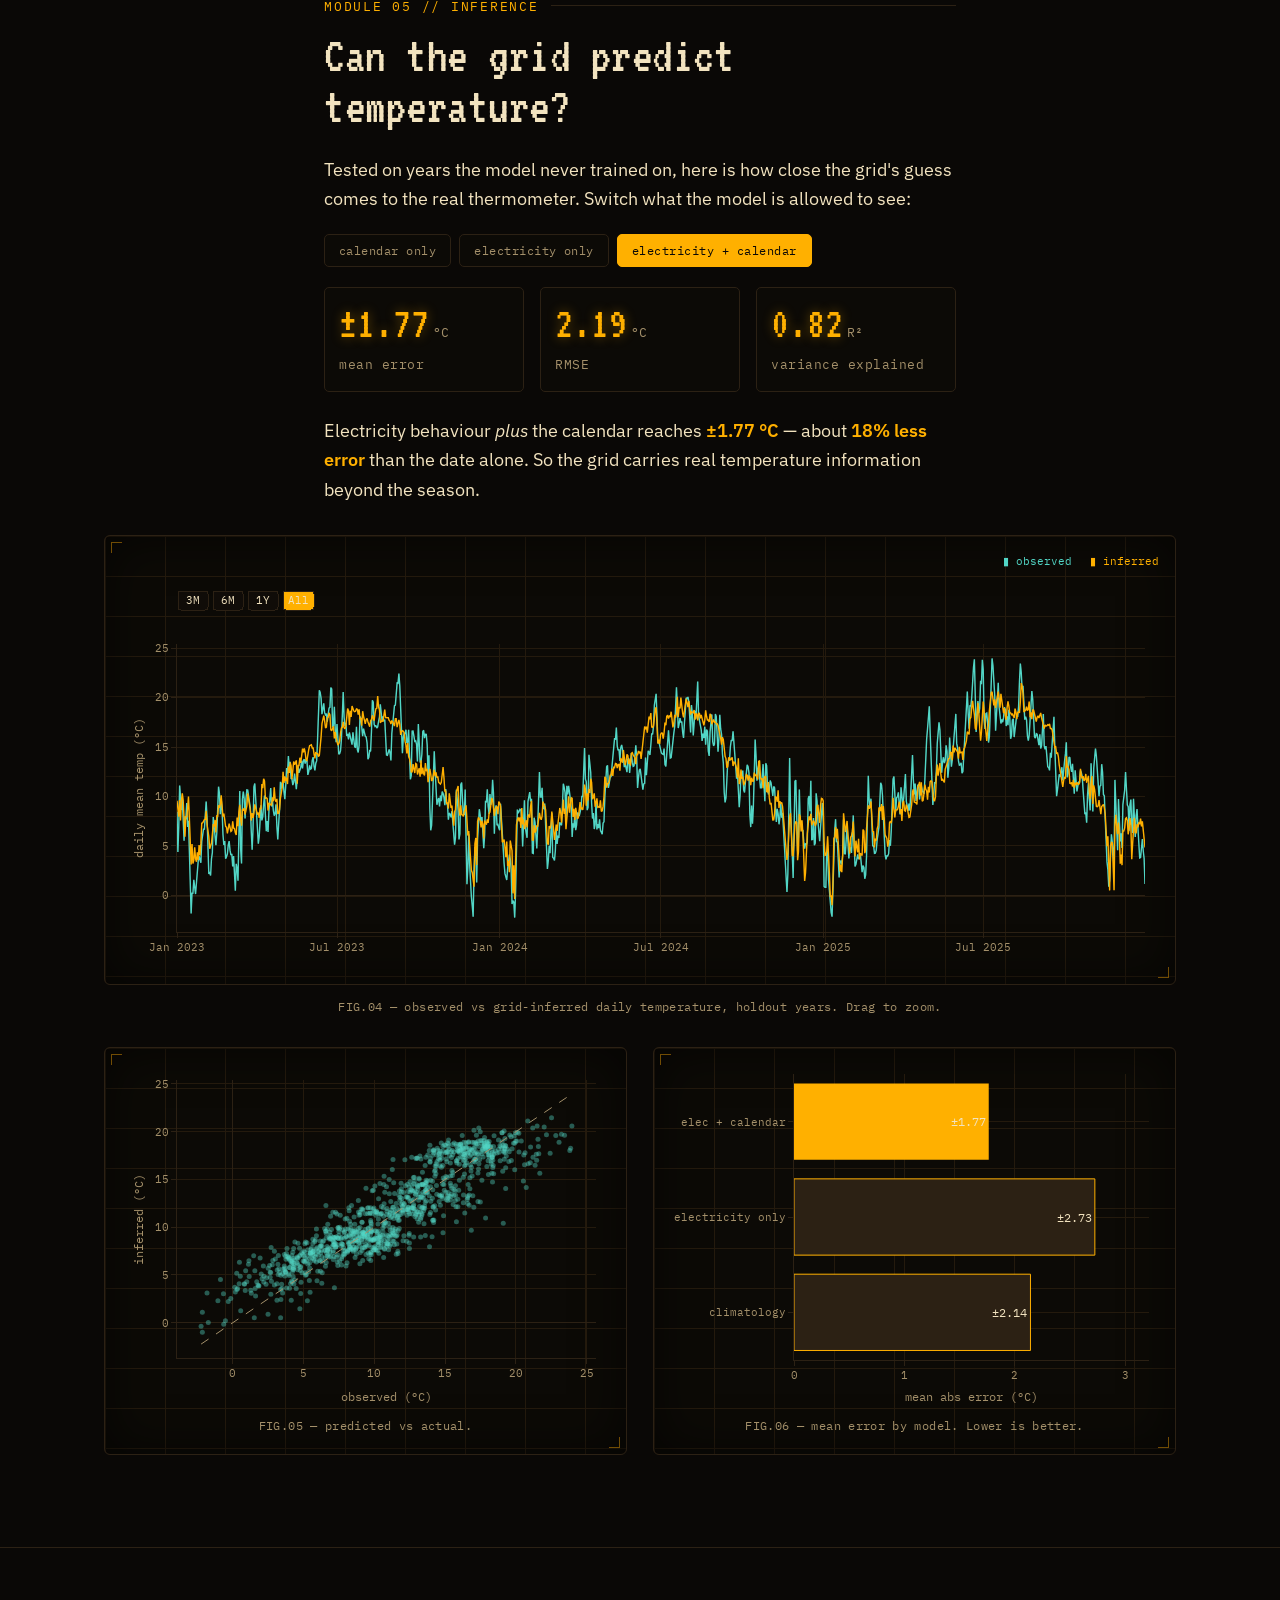
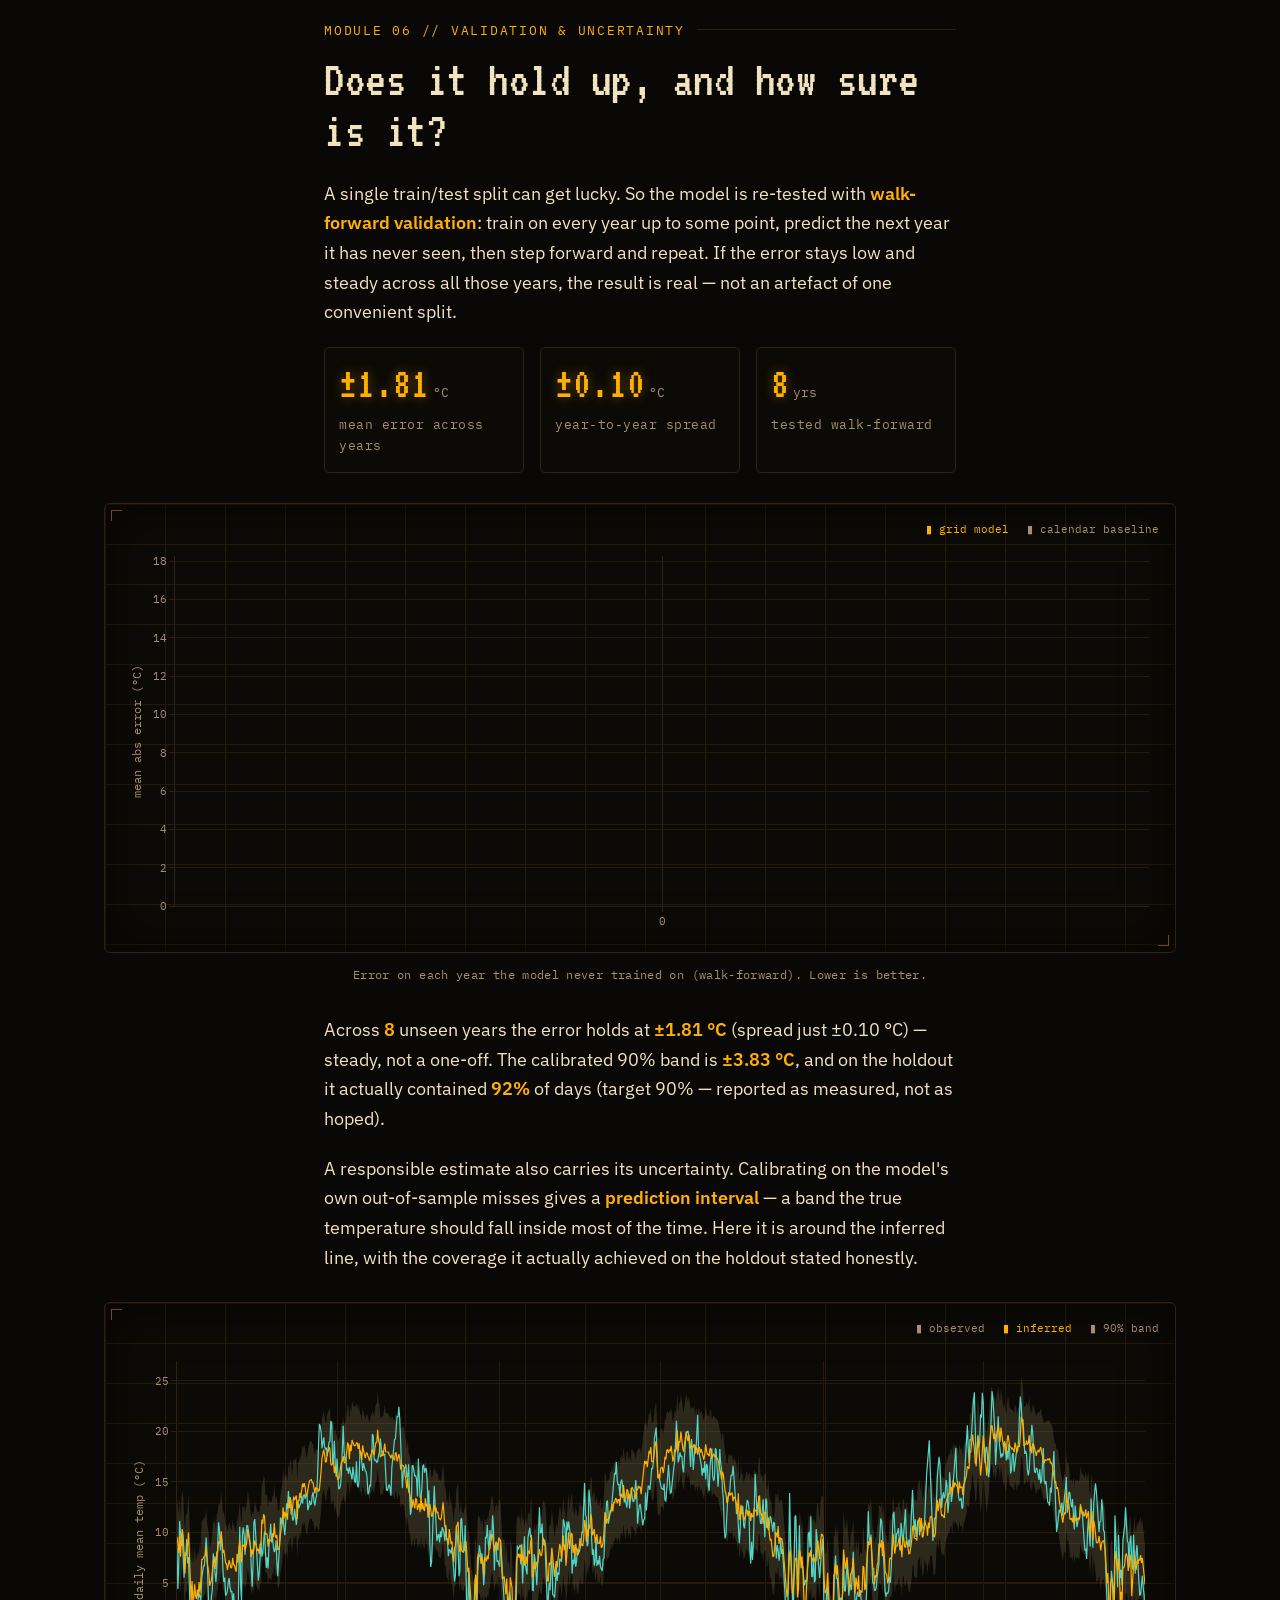
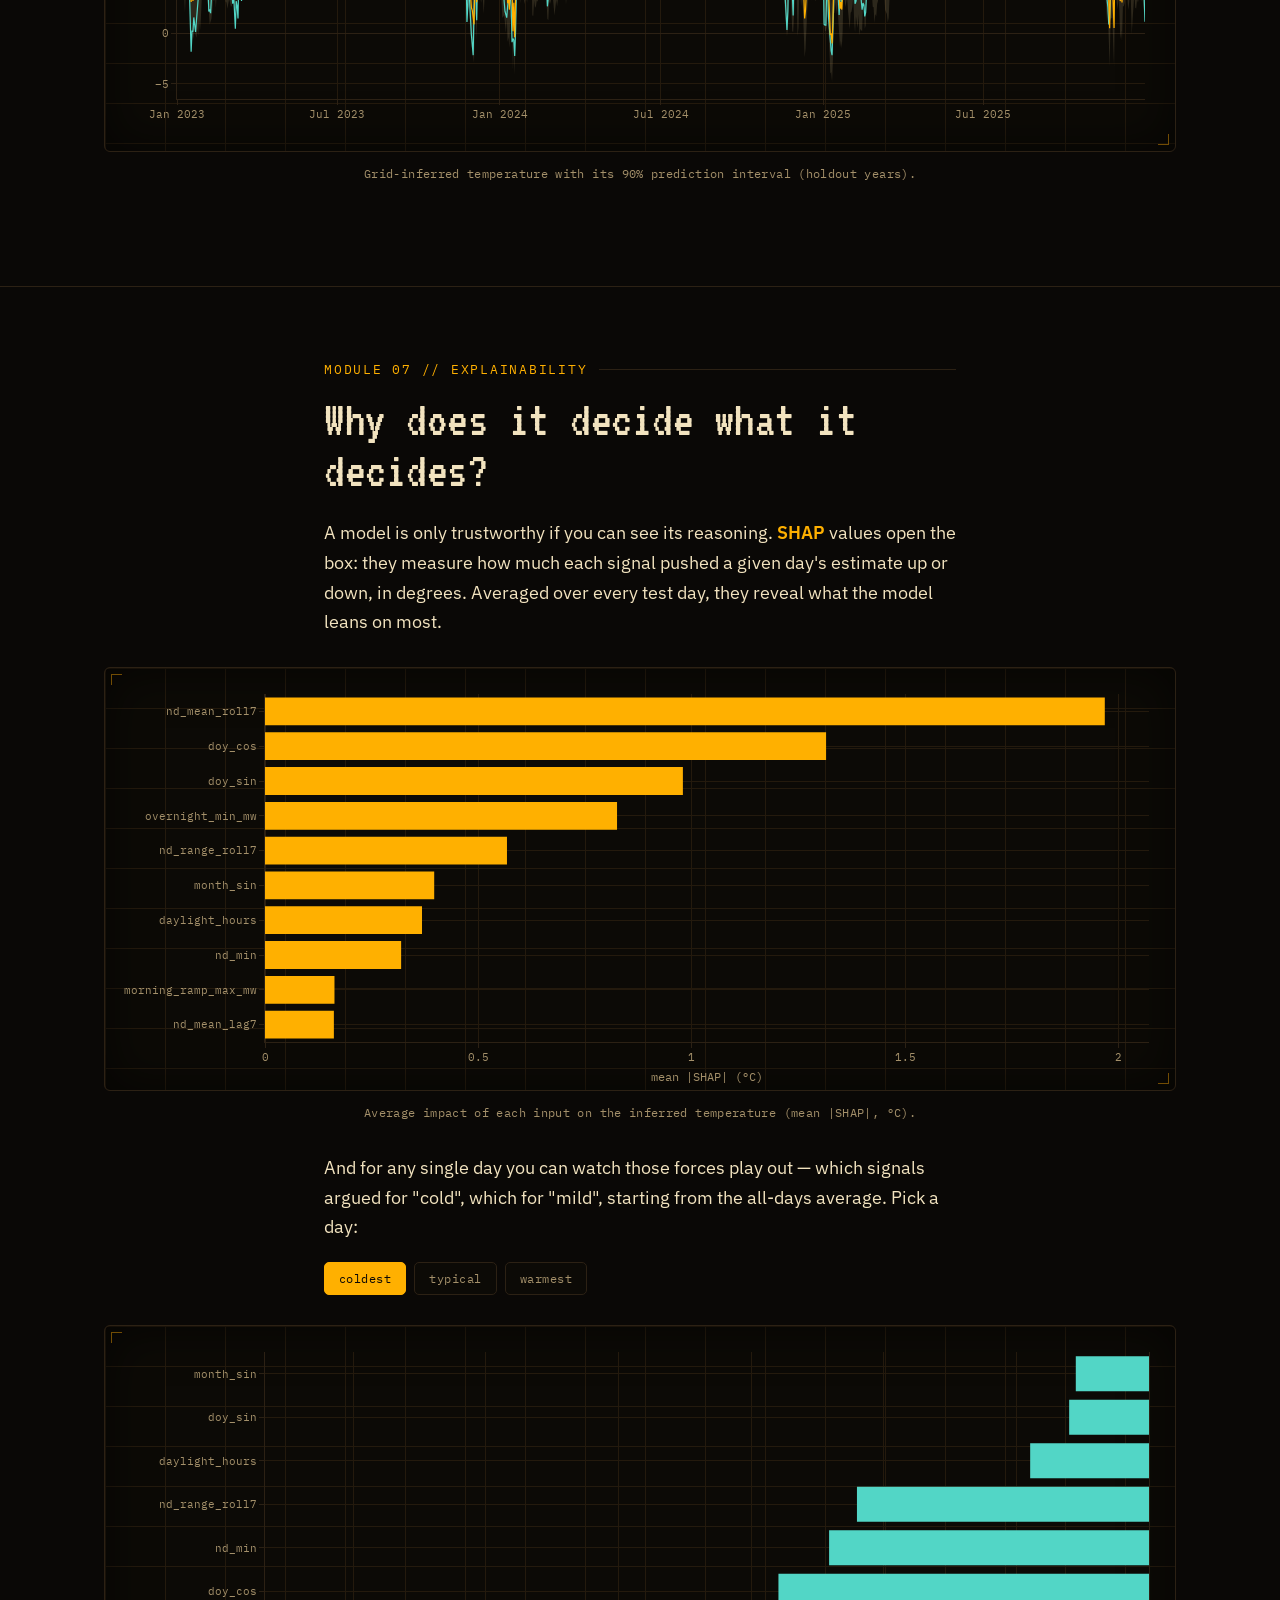
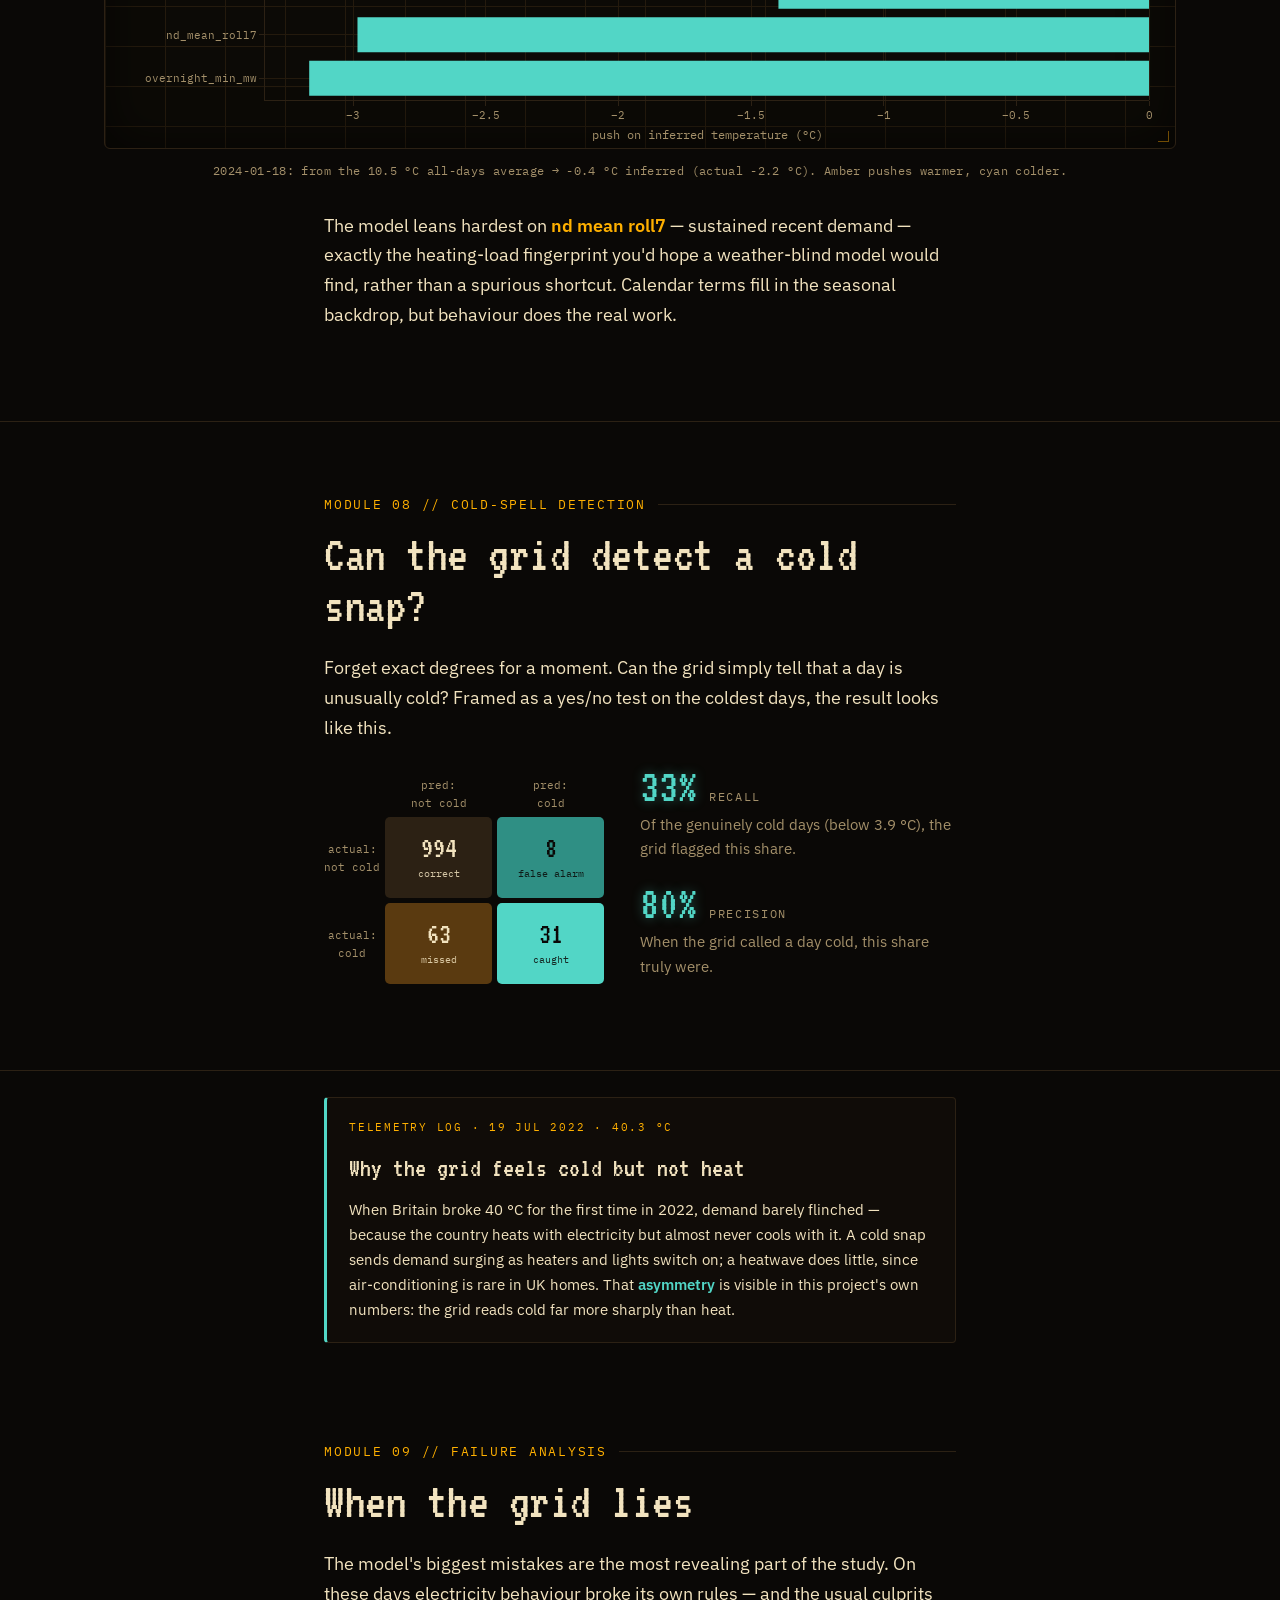
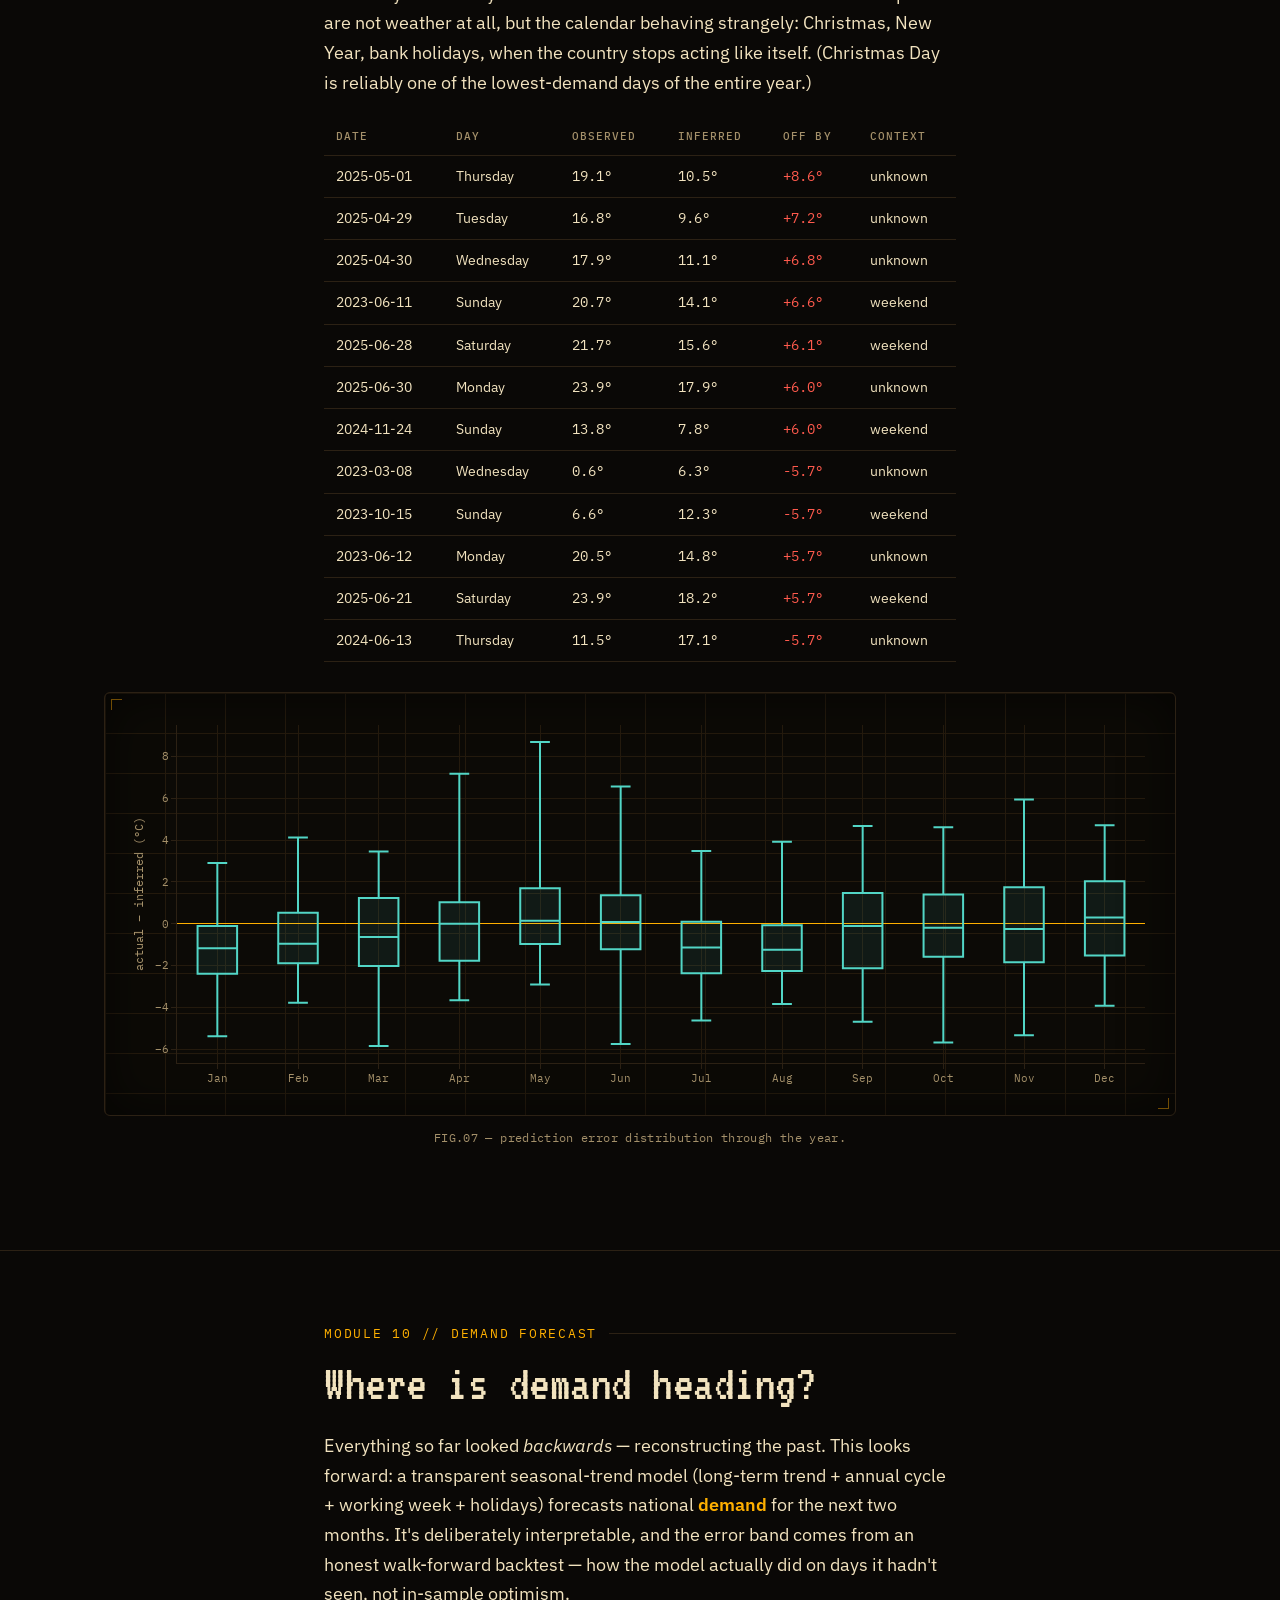
==== commit 40d5fc74: "Add live in-browser predictor (Try It Yourself)" ====
--- a/docs/index.html
+++ b/docs/index.html
@@ -321,8 +321,48 @@
 </section>
 
 <!-- 12 -->
+<!-- 12 TRY IT YOURSELF (interactive predictor) -->
+<section class="section" id="s6d">
+  <div class="wrap"><p class="modtag mono">MODULE 12 // TRY IT YOURSELF</p>
+    <h2>Guess the weather from the grid</h2></div>
+  <p class="body">Give the grid a day and watch it infer the temperature. This is a deliberately
+    <em>simplified</em> explorer — just average demand, the month, and whether it's a weekend — so you
+    can feel the relationship directly, live in your browser. The full model uses far more signal and
+    is more accurate; the honest gap is noted below.</p>
+  <div class="explorer">
+    <div class="ex-controls">
+      <label class="ex-field mono">AVERAGE DEMAND
+        <input type="range" id="ex-demand">
+        <span class="ex-readout" id="ex-demand-val">—</span>
+      </label>
+      <label class="ex-field mono">MONTH
+        <select id="ex-month">
+          <option value="1">January</option><option value="2">February</option>
+          <option value="3">March</option><option value="4">April</option>
+          <option value="5">May</option><option value="6">June</option>
+          <option value="7">July</option><option value="8">August</option>
+          <option value="9">September</option><option value="10">October</option>
+          <option value="11">November</option><option value="12">December</option>
+        </select>
+      </label>
+      <div class="ex-field mono">DAY TYPE
+        <div class="seg" id="ex-weekend">
+          <button type="button" data-w="0" class="on">weekday</button>
+          <button type="button" data-w="1">weekend</button>
+        </div>
+      </div>
+    </div>
+    <div class="ex-output">
+      <div class="ex-temp" id="ex-temp">—</div>
+      <div class="ex-label mono" id="ex-label"></div>
+    </div>
+  </div>
+  <p class="body muted" id="ex-note"></p>
+</section>
+
+<!-- 13 -->
 <section class="section" id="s7">
-  <div class="wrap"><p class="modtag mono">MODULE 12 // CONCLUSION</p>
+  <div class="wrap"><p class="modtag mono">MODULE 13 // CONCLUSION</p>
     <h2>What did we actually learn?</h2>
     <p class="body" id="conclusion">Britain's electricity demand does carry a real temperature signal —
       as a supplement to the calendar, not a replacement for it.</p>
--- a/docs/style.css
+++ b/docs/style.css
@@ -246,6 +246,25 @@
 .dq .dq-ok{ color:var(--cyan); } .dq .dq-warn{ color:var(--amber); }
 .dq .dq-val{ color:var(--ink); }
 @media (max-width:720px){ .dq{ grid-template-columns:1fr; } }
+
+/* ---------- interactive explorer ---------- */
+.explorer{ max-width:var(--tmax); margin:0 auto 16px; padding:0 24px; display:grid;
+  grid-template-columns:1.3fr 1fr; gap:22px; align-items:center; }
+@media (max-width:720px){ .explorer{ grid-template-columns:1fr; } }
+.ex-controls{ display:flex; flex-direction:column; gap:18px; }
+.ex-field{ display:flex; flex-direction:column; gap:8px; font-size:11px; letter-spacing:.12em; color:var(--ink-d); }
+.ex-readout{ font-family:"IBM Plex Mono",monospace; font-size:15px; color:var(--amber); letter-spacing:0; }
+.ex-field select{ font-family:"IBM Plex Mono",monospace; font-size:13px; color:var(--ink); background:var(--screen);
+  border:1px solid var(--line); border-radius:5px; padding:8px 10px; letter-spacing:0; }
+.ex-field input[type=range]{ -webkit-appearance:none; appearance:none; height:4px; border-radius:2px;
+  background:var(--line); outline:none; }
+.ex-field input[type=range]::-webkit-slider-thumb{ -webkit-appearance:none; appearance:none; width:16px; height:16px;
+  border-radius:50%; background:var(--amber); cursor:pointer; box-shadow:0 0 8px var(--amber); }
+.ex-field input[type=range]::-moz-range-thumb{ width:16px; height:16px; border:none; border-radius:50%;
+  background:var(--amber); cursor:pointer; box-shadow:0 0 8px var(--amber); }
+.ex-output{ text-align:center; border:1px solid var(--line); border-radius:8px; background:var(--screen); padding:26px 16px; }
+.ex-temp{ font-family:"VT323",monospace; font-size:76px; line-height:1; color:var(--temp); text-shadow:0 0 14px var(--temp-glow, rgba(82,214,198,.4)); }
+.ex-label{ margin-top:8px; font-size:12px; letter-spacing:.1em; color:var(--ink-d); }
 
 /* ---------- SQL warehouse module ---------- */
 .schema{ max-width:var(--tmax); margin:0 auto 22px; padding:0 24px; display:flex; flex-wrap:wrap;
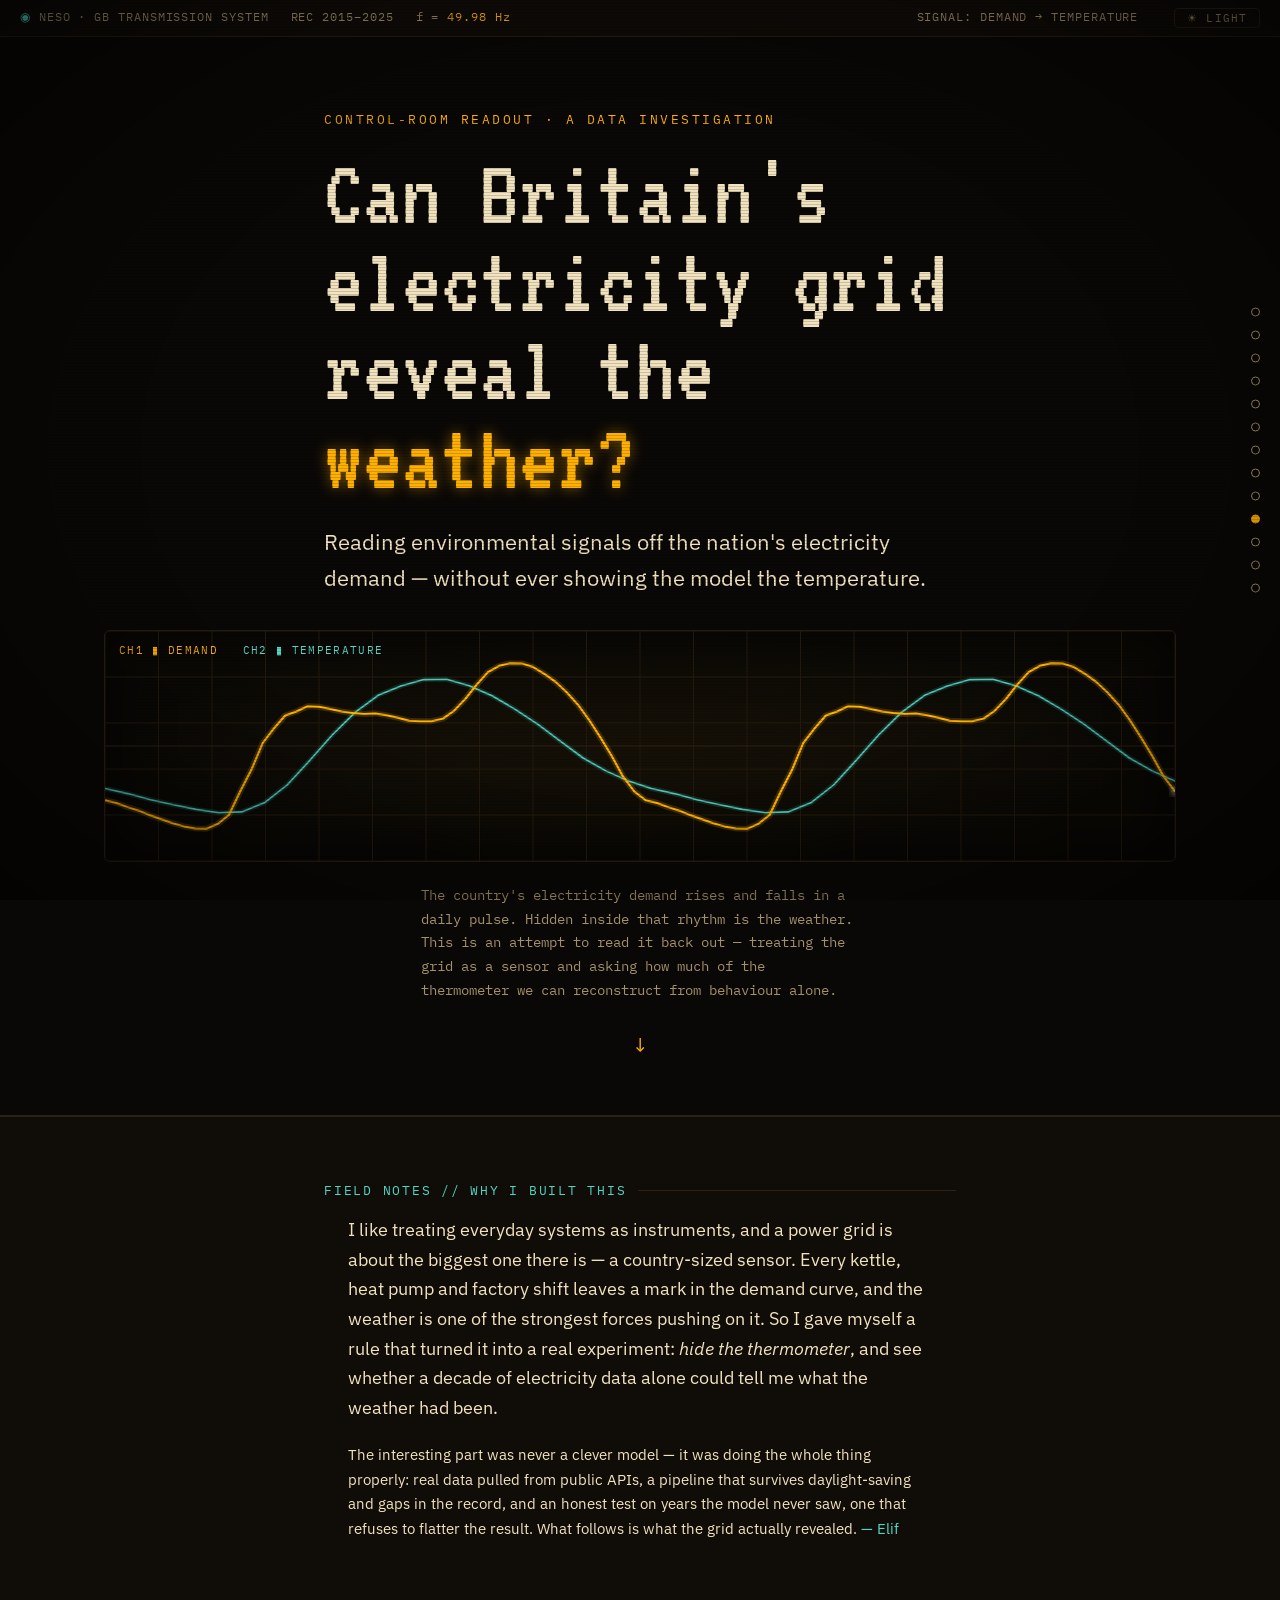
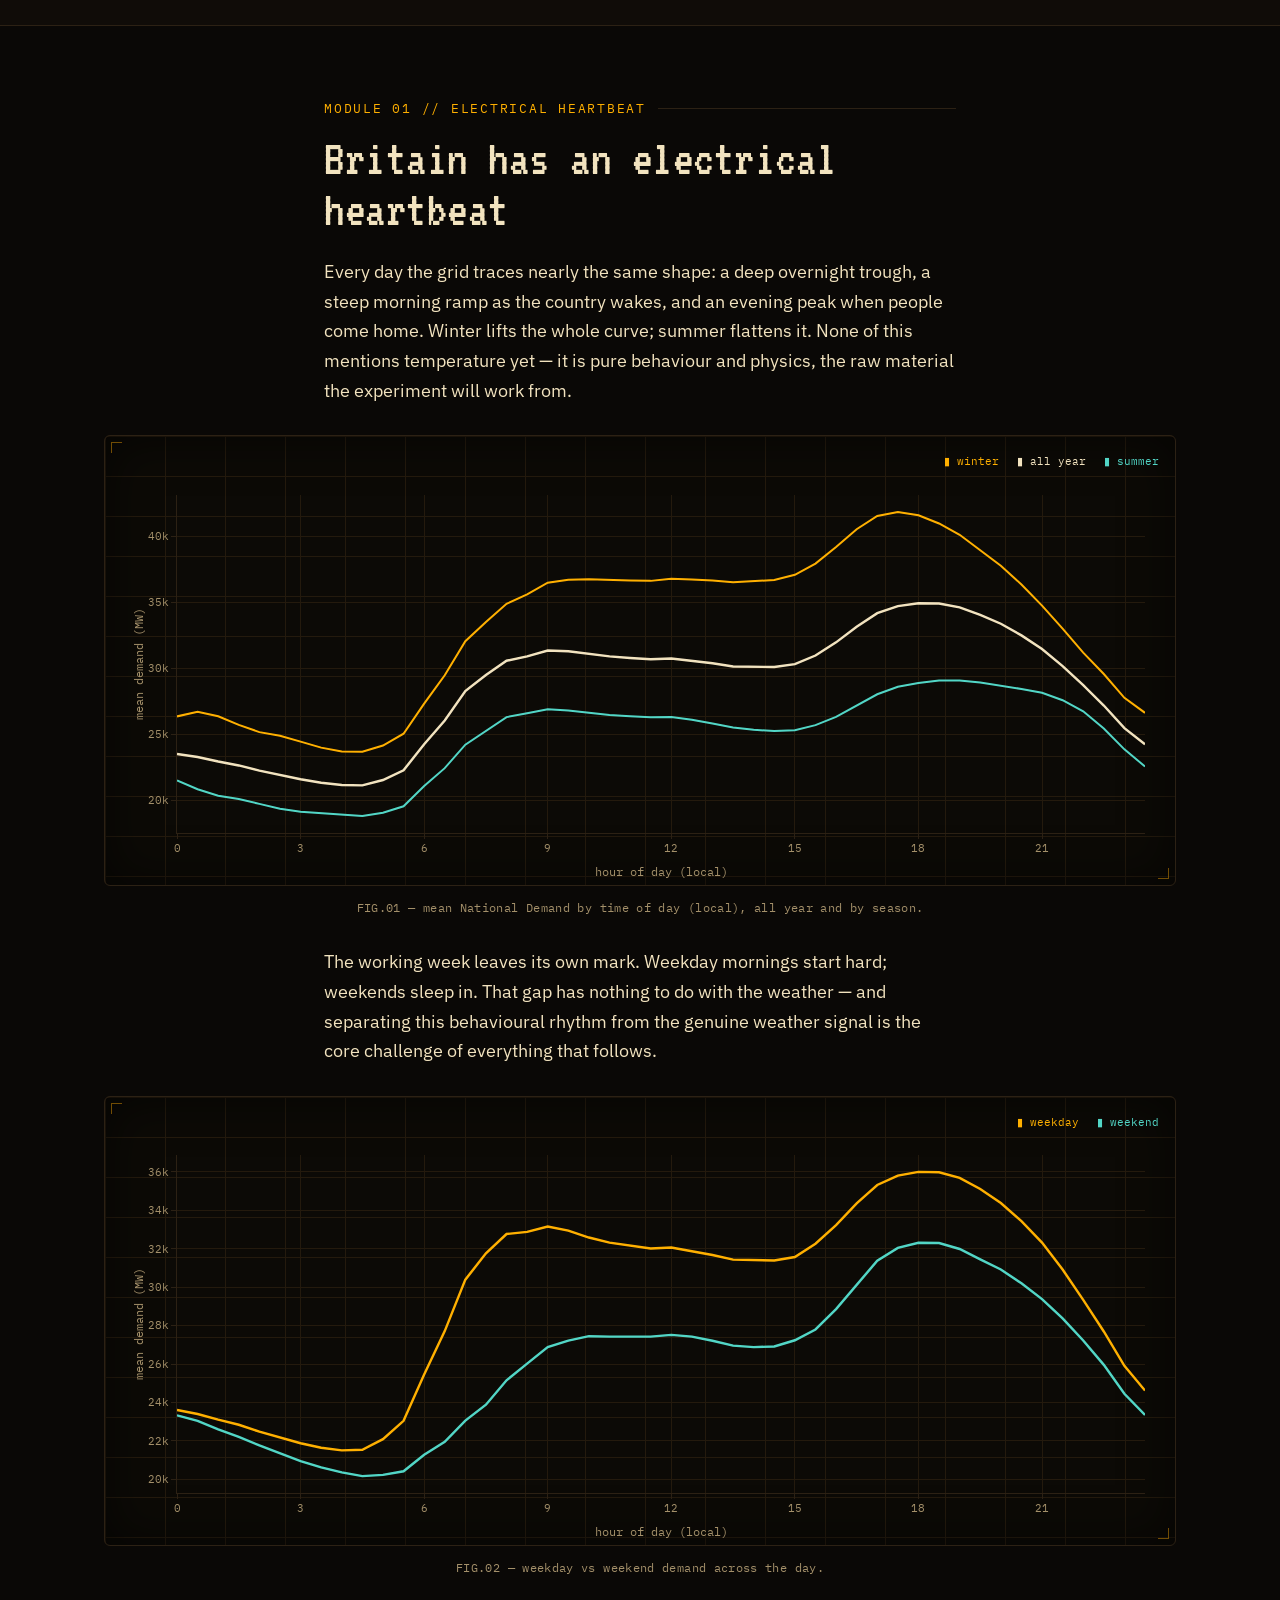
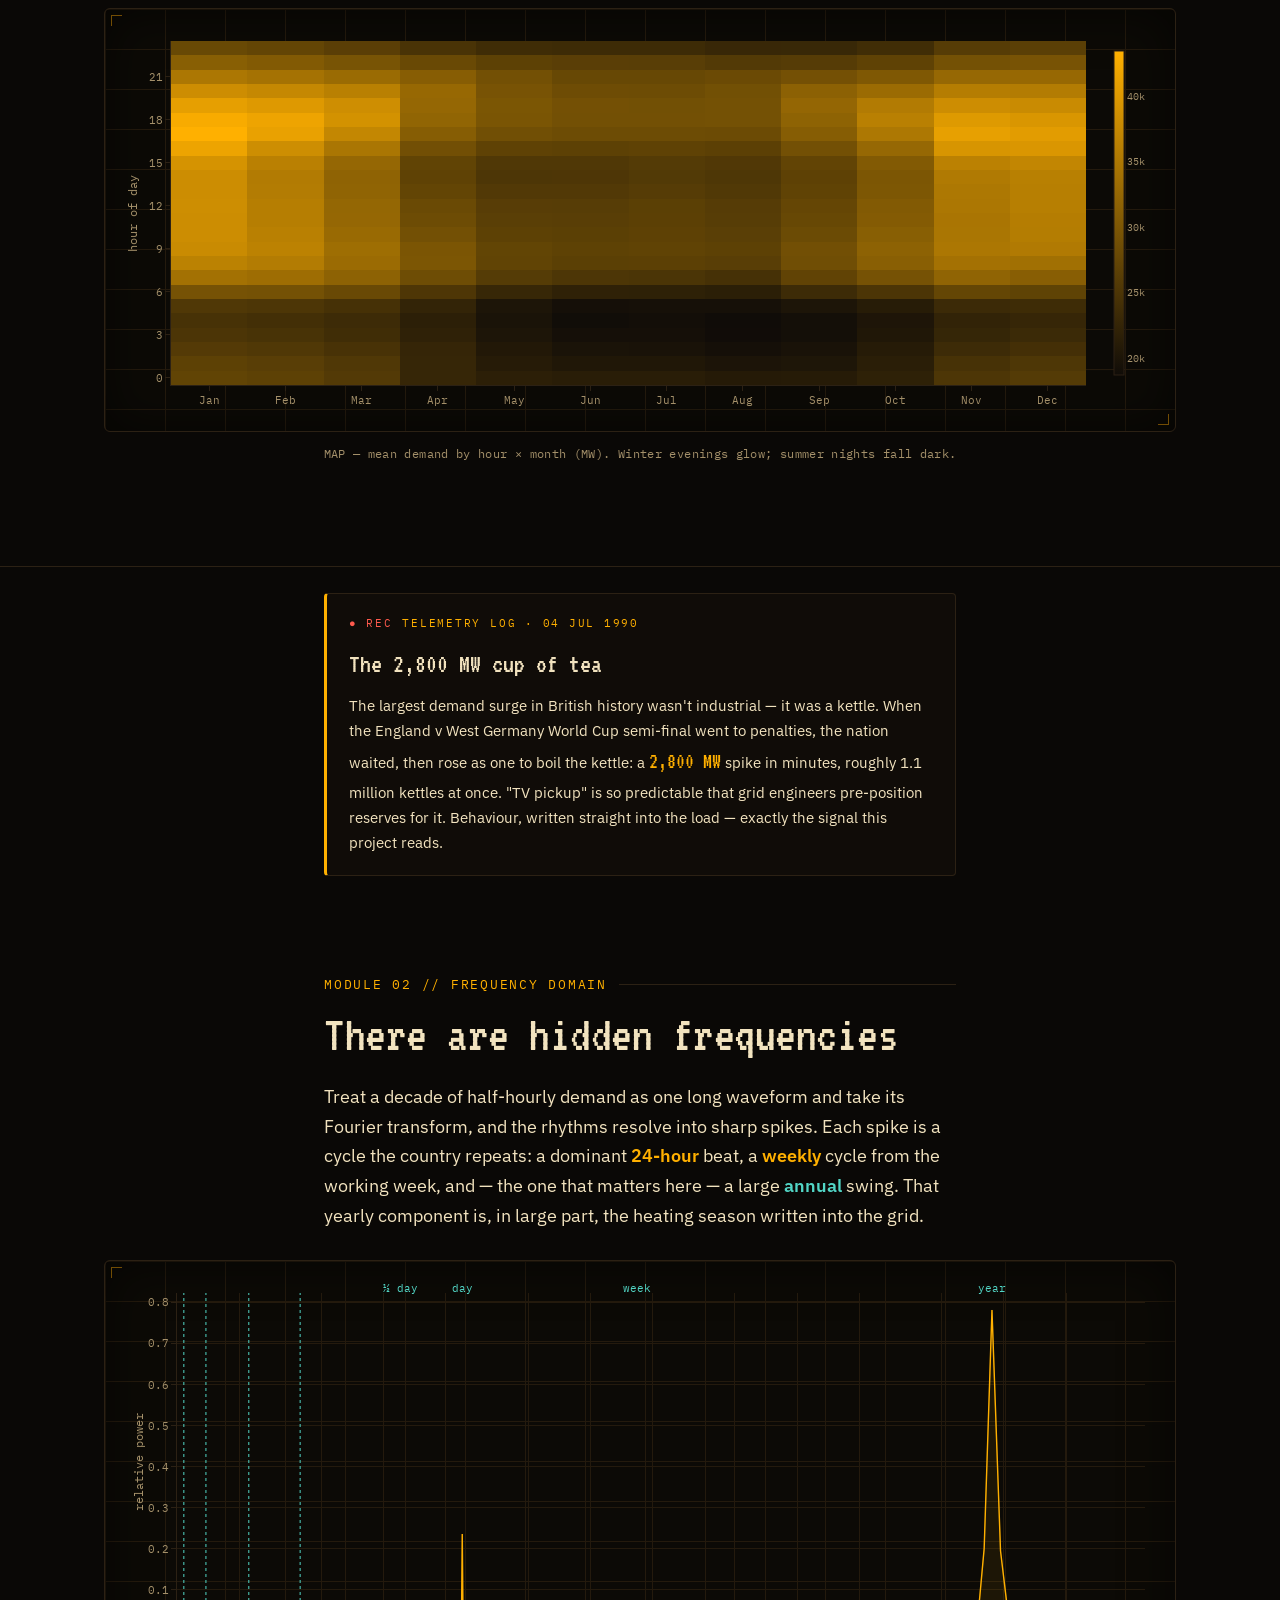
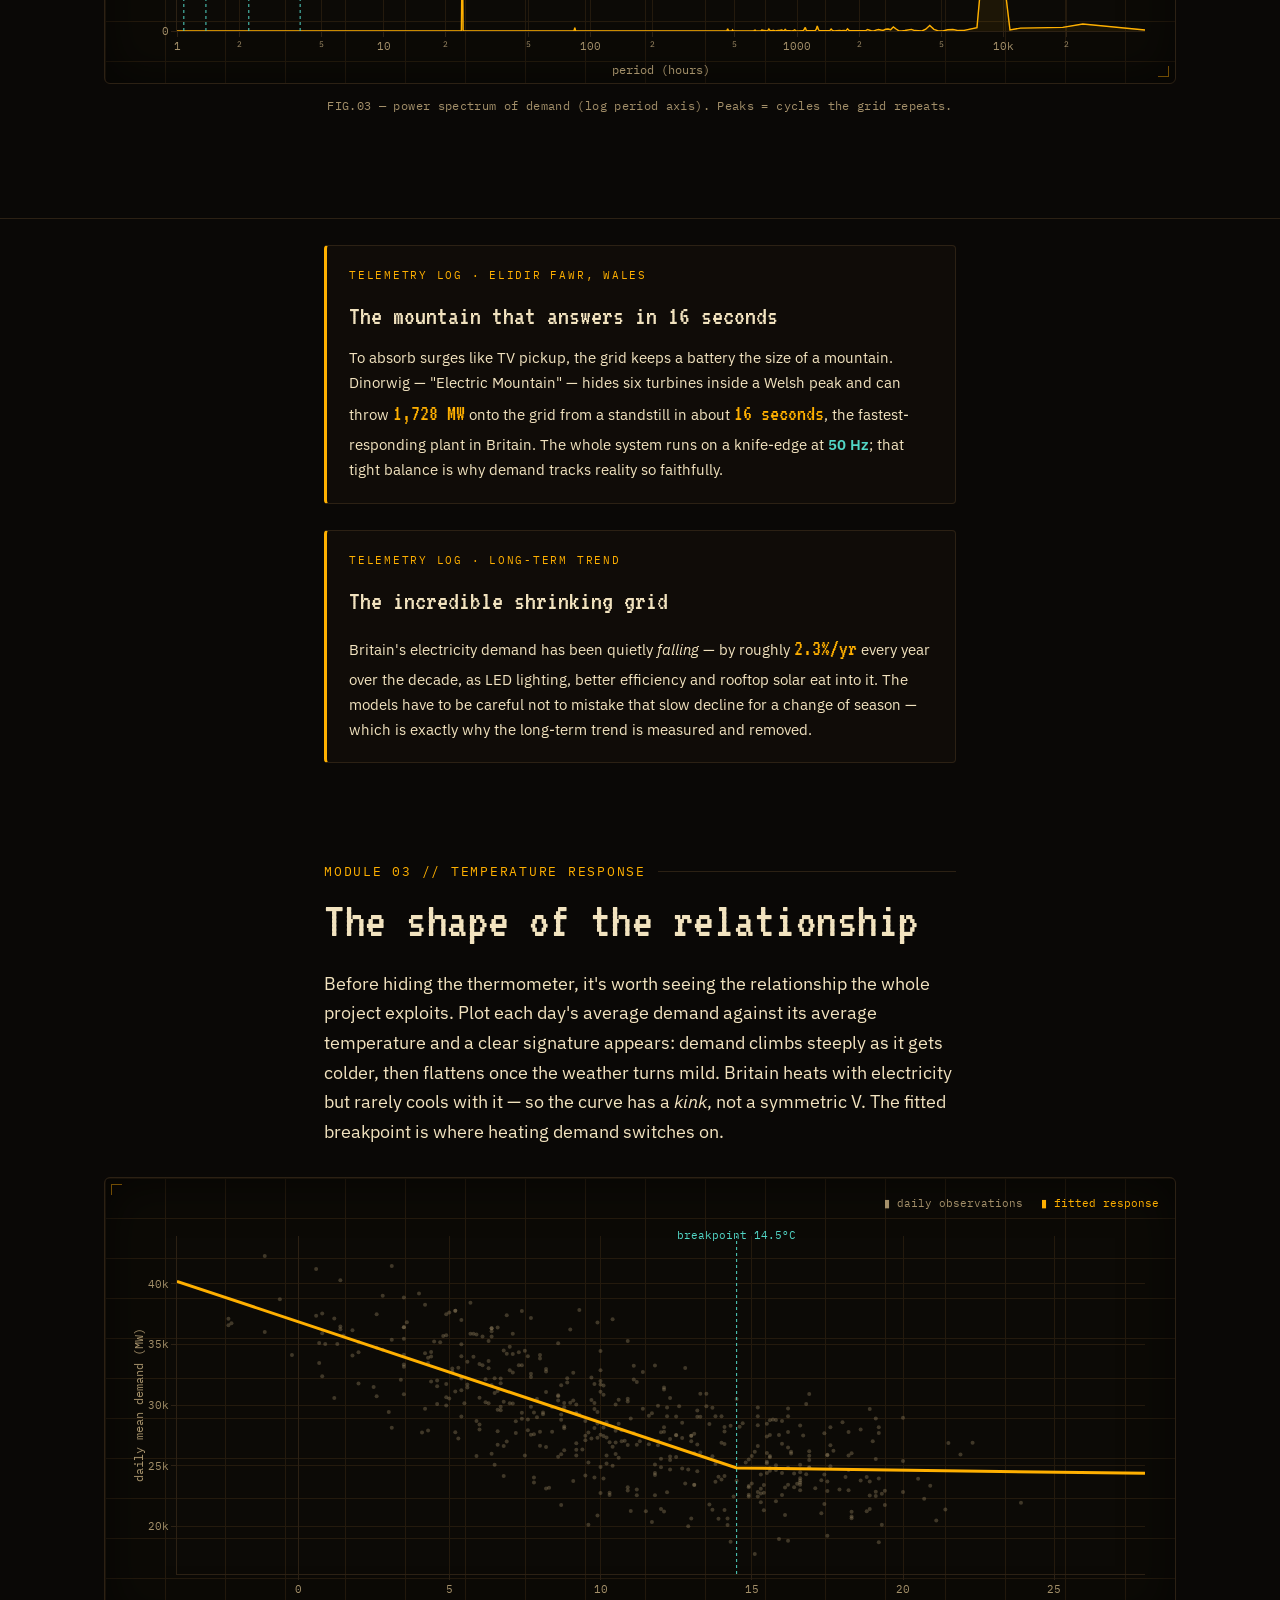
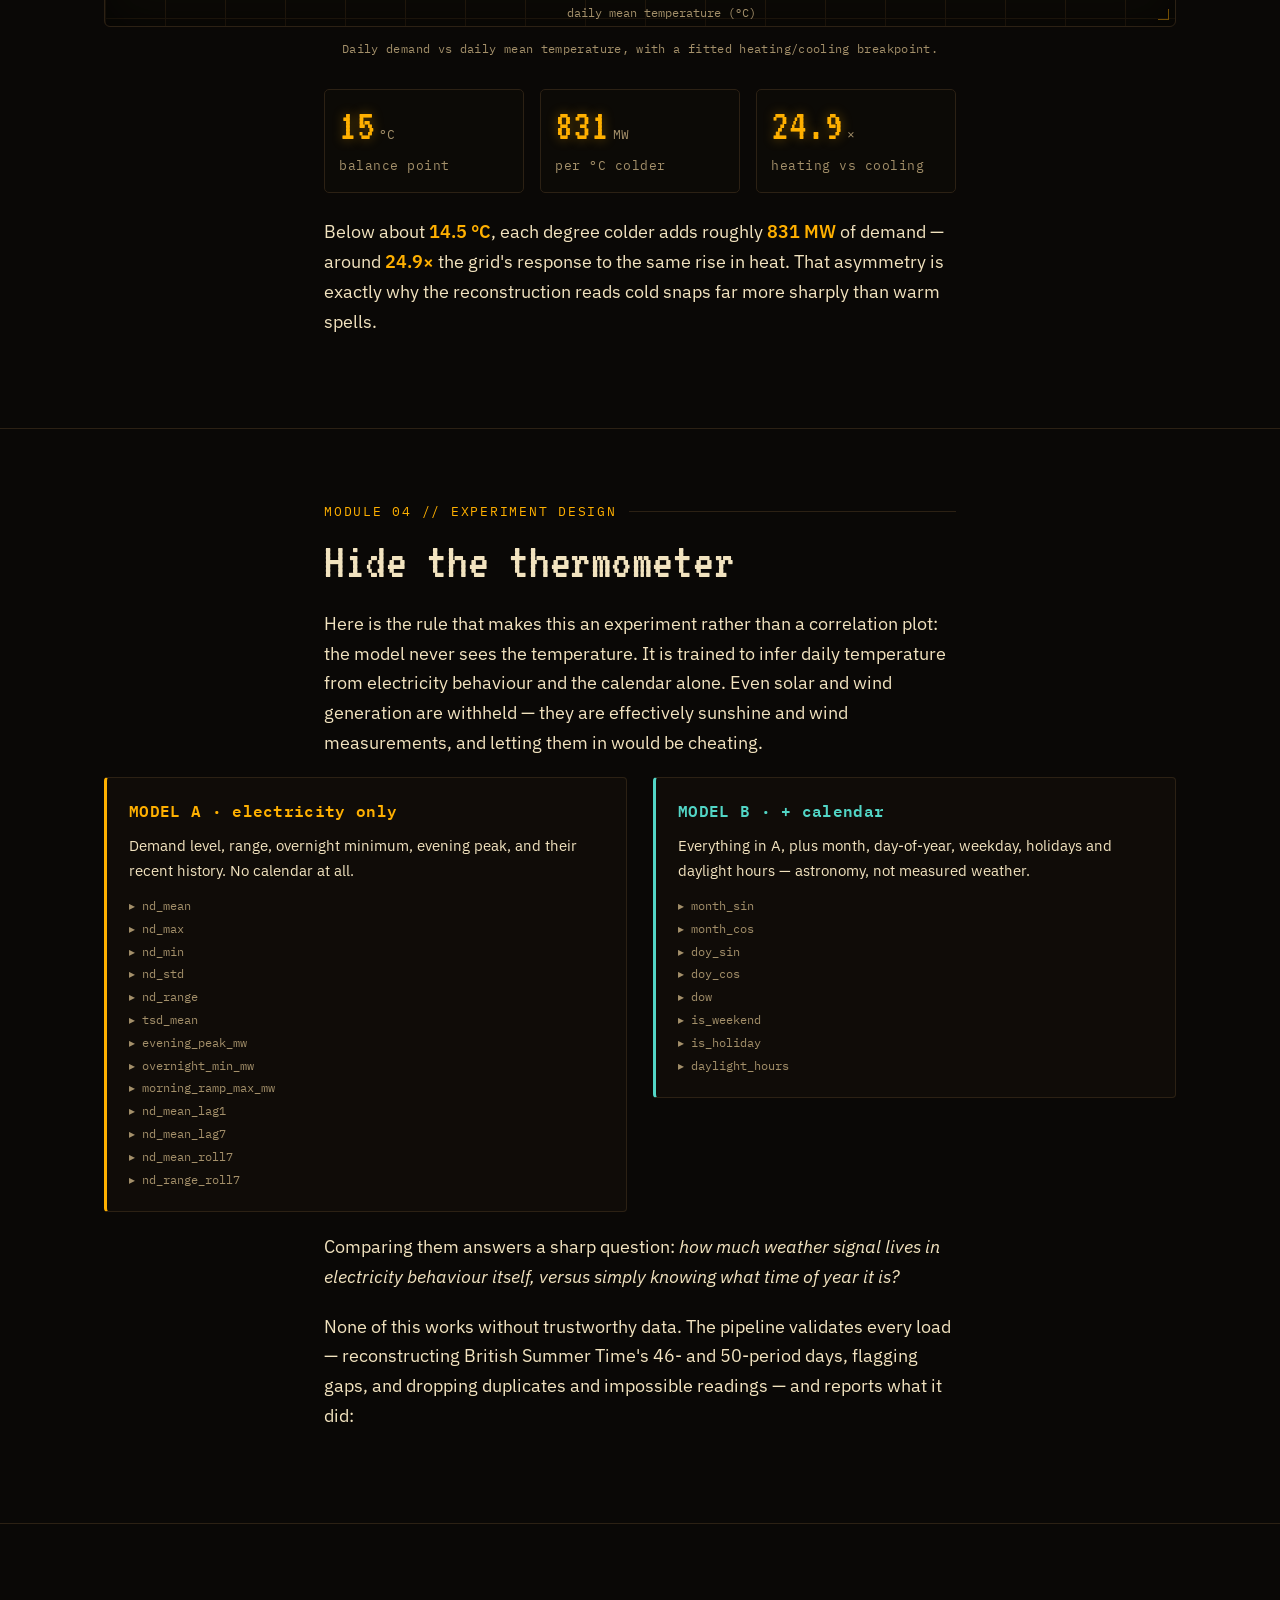
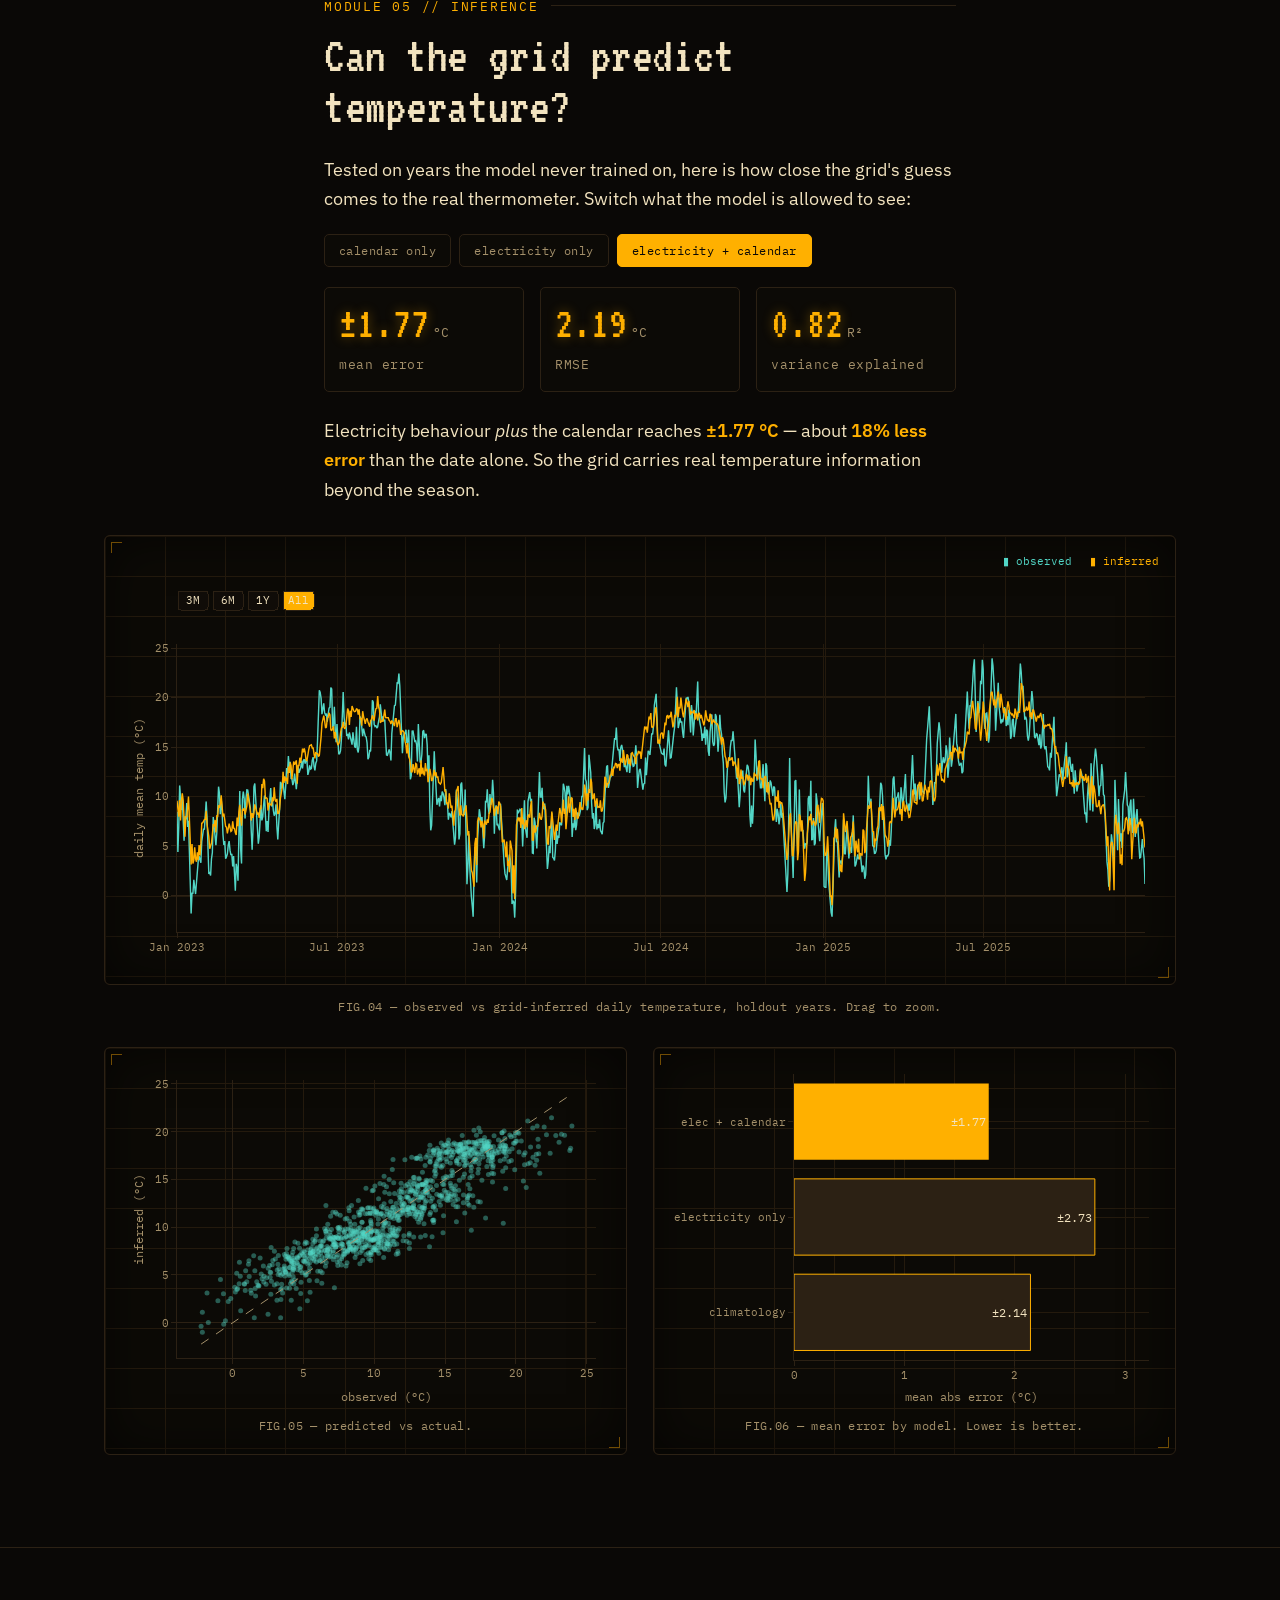
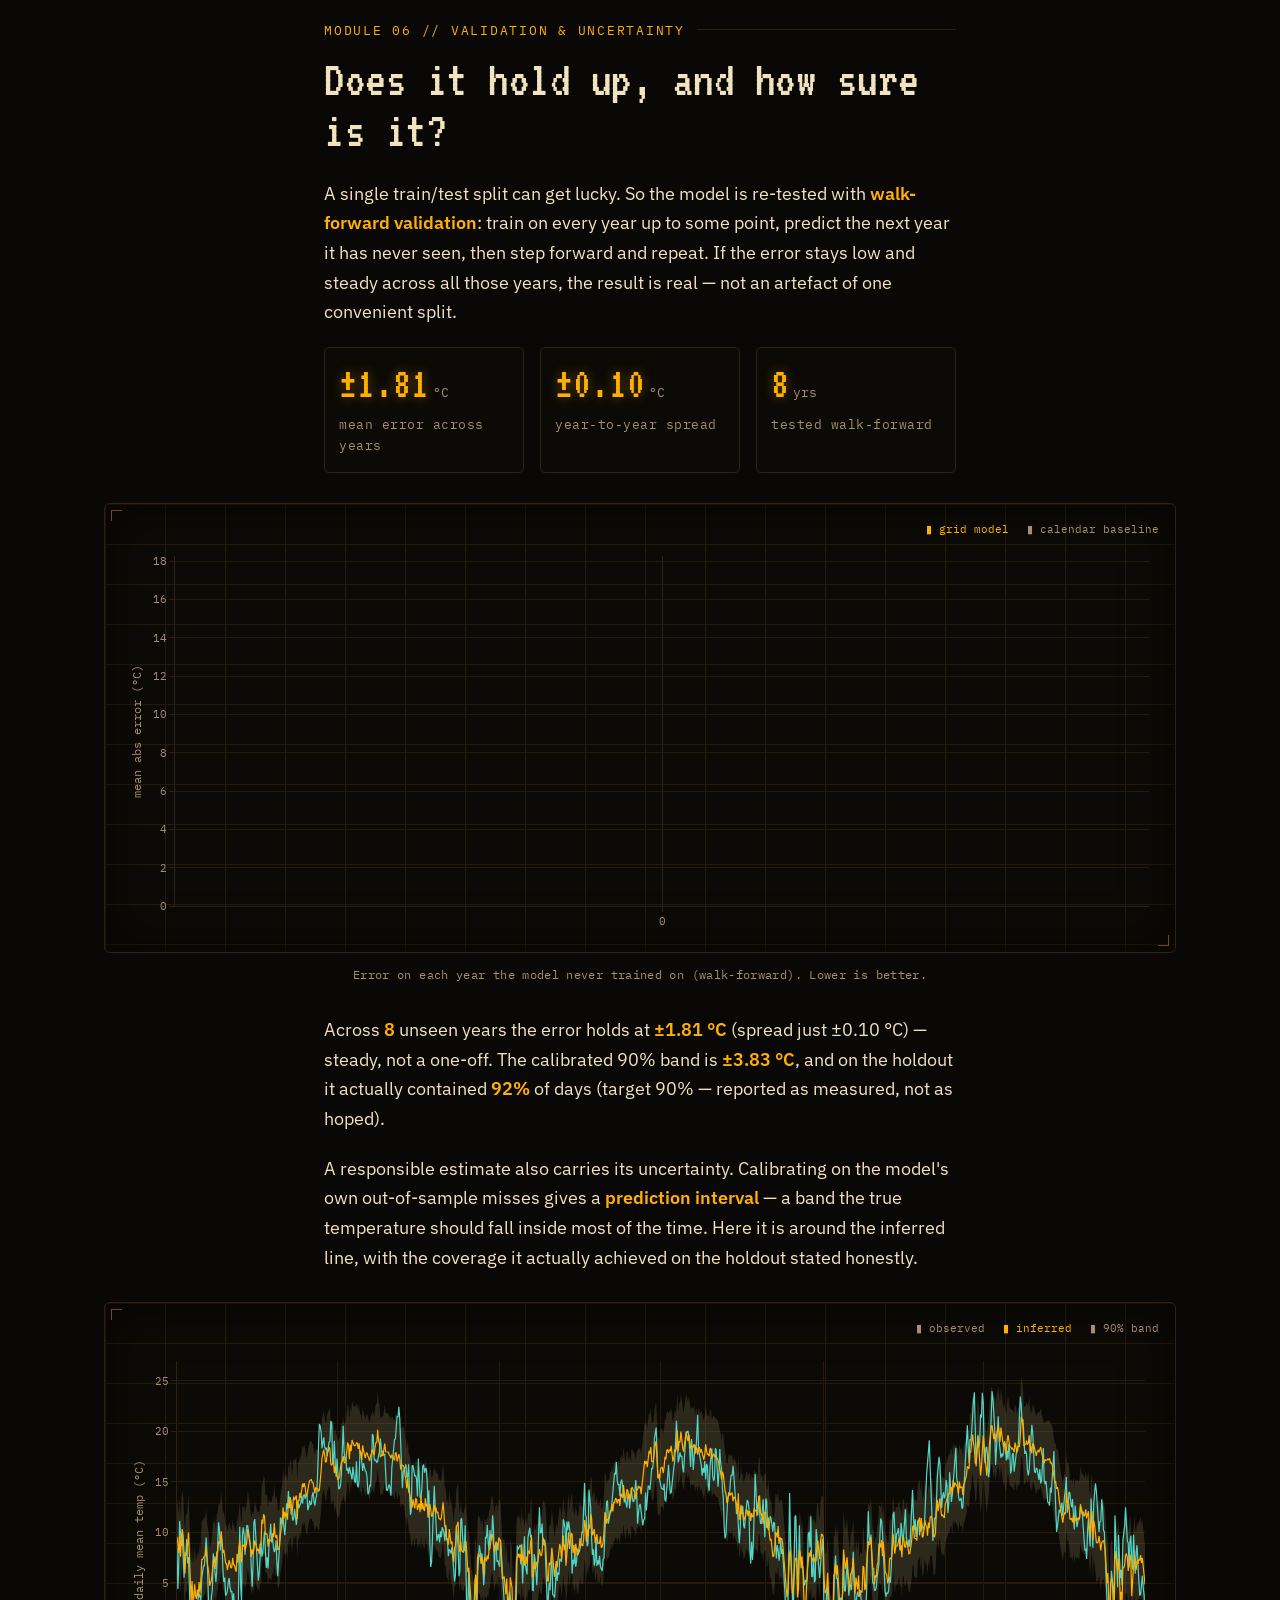
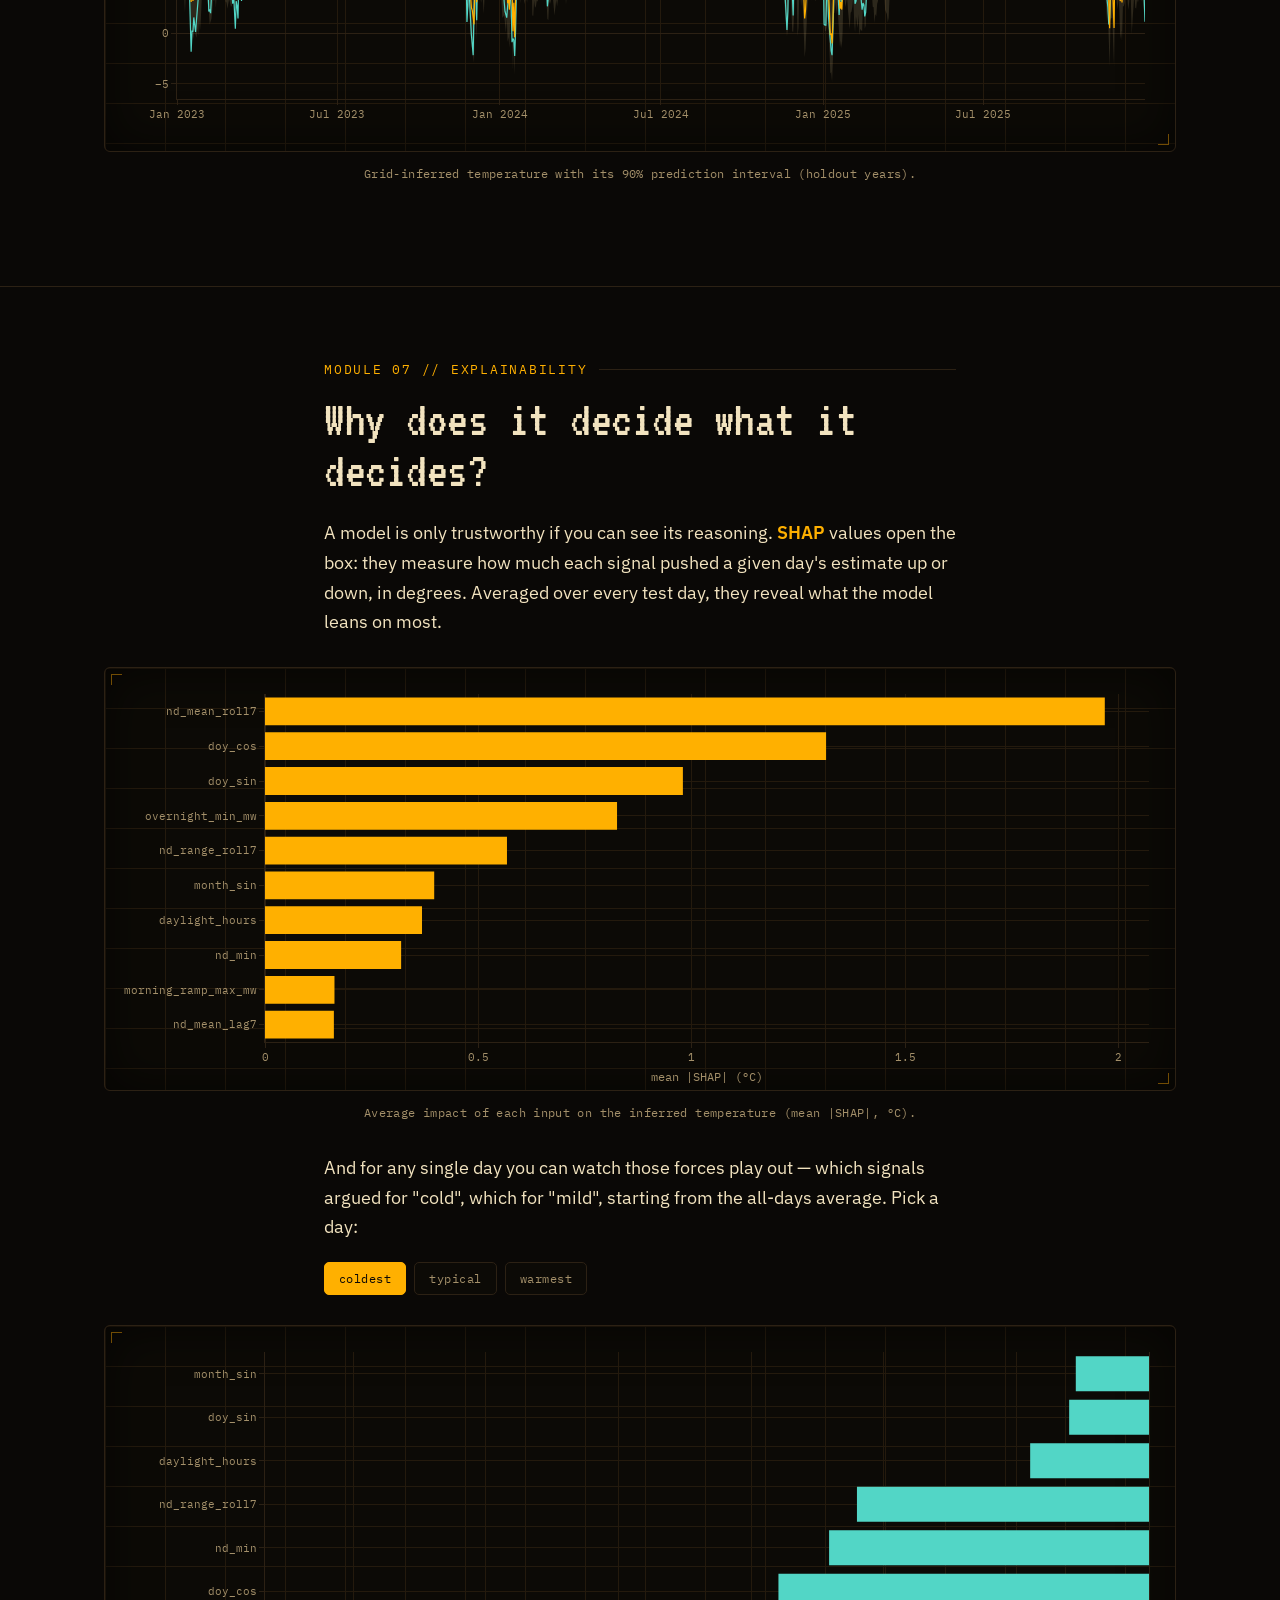
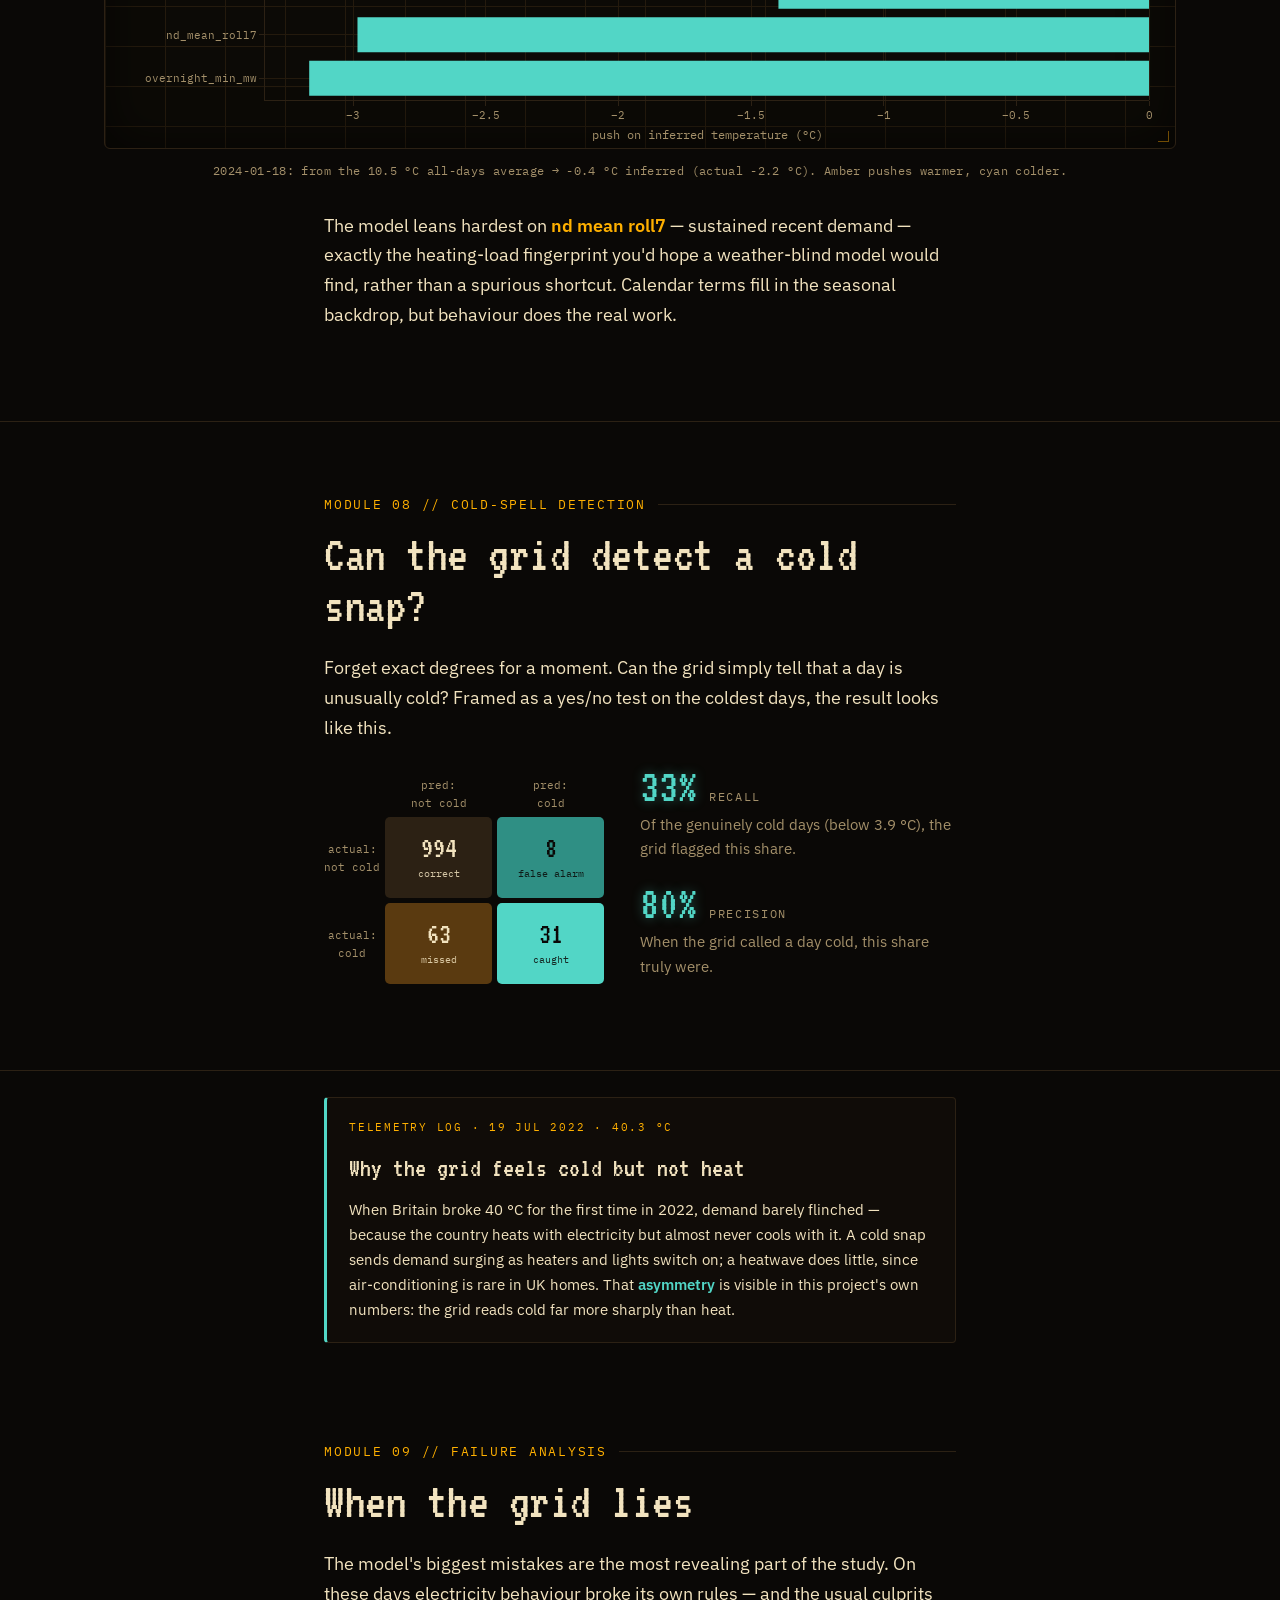
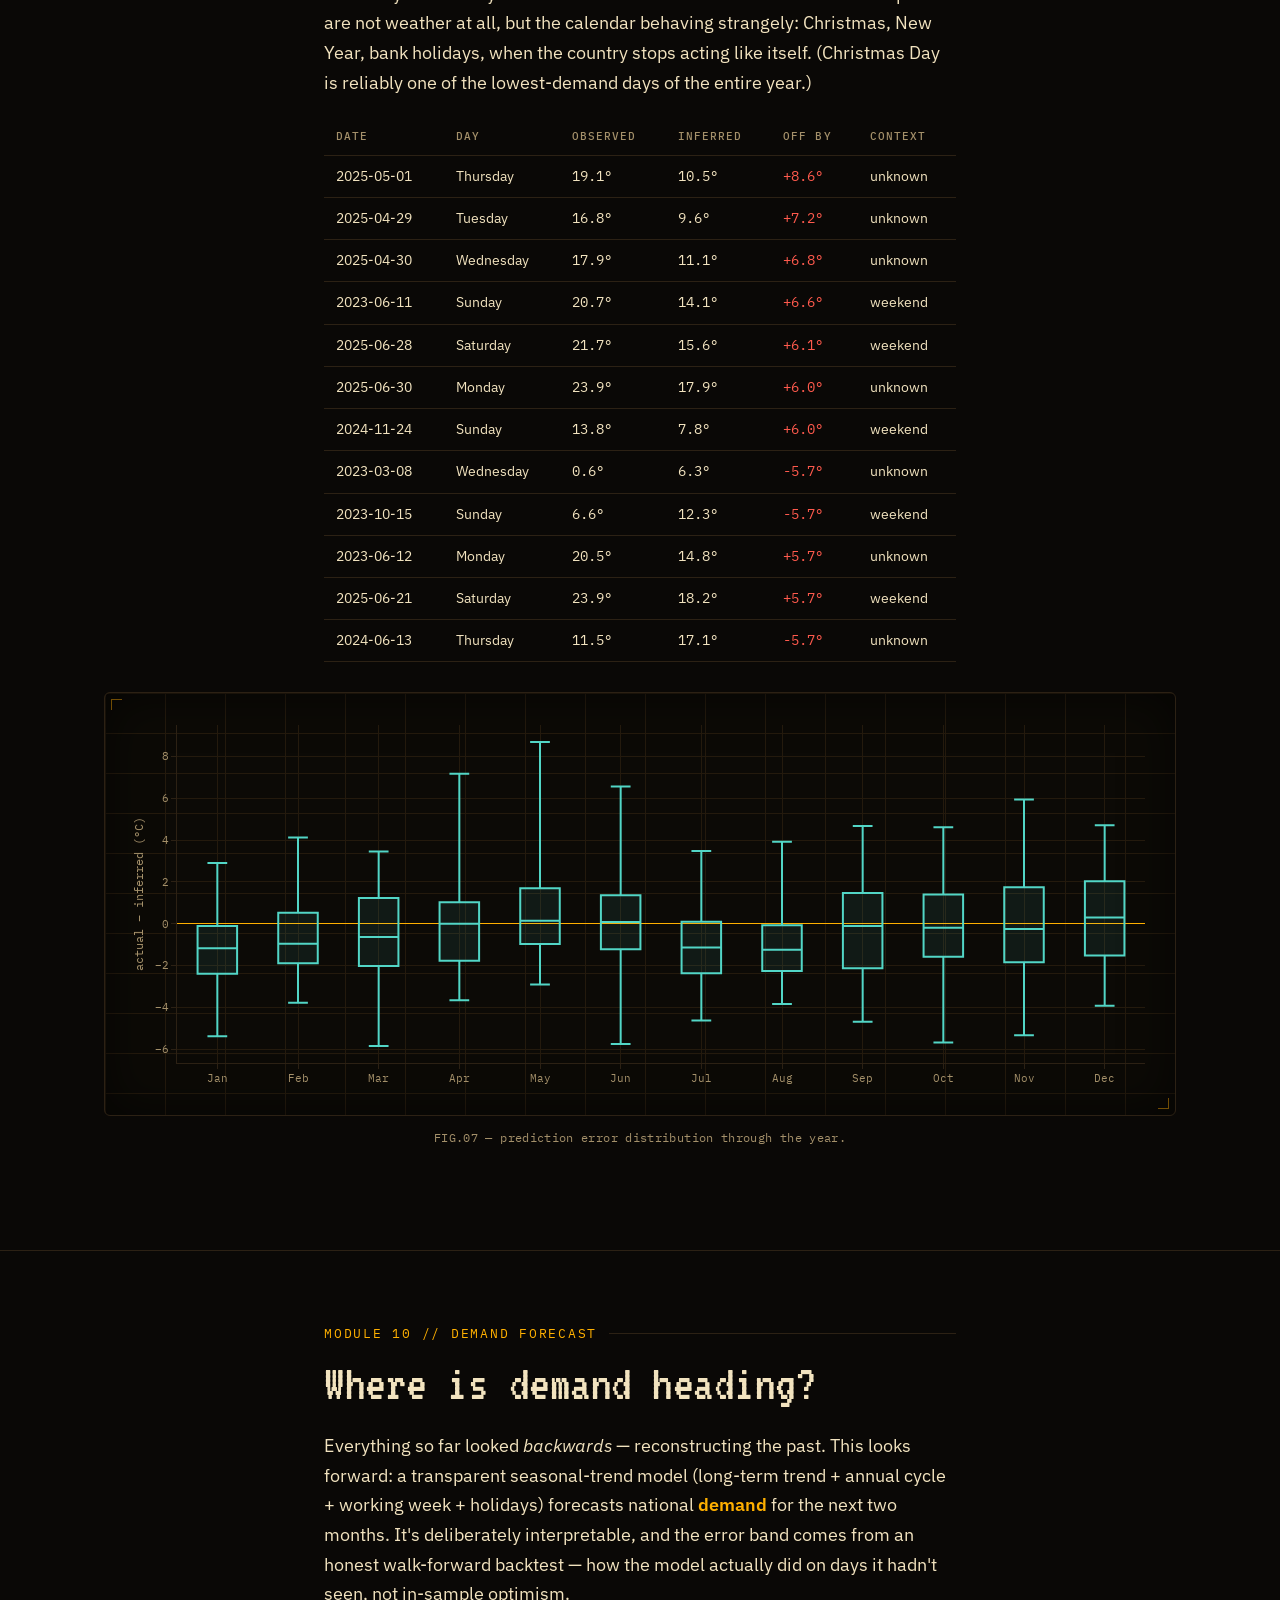
==== commit 89704d07: "Add social preview card, favicon, and Dockerfile" ====
--- a/docs/index.html
+++ b/docs/index.html
@@ -5,6 +5,17 @@
 <meta name="viewport" content="width=device-width, initial-scale=1">
 <title>Can Britain's Electricity Grid Reveal the Weather?</title>
 <meta name="description" content="Reading the weather off Britain's electricity demand — an amber-CRT data investigation. The model never sees a thermometer.">
+<link rel="icon" href="favicon.svg" type="image/svg+xml">
+<meta name="theme-color" content="#ffb000">
+<meta property="og:type" content="website">
+<meta property="og:title" content="Can Britain's Electricity Grid Reveal the Weather?">
+<meta property="og:description" content="Reconstructing GB temperature from electricity demand alone — a weather-blind data experiment with a live, self-updating pipeline.">
+<meta property="og:url" content="https://elifslmz44.github.io/grid-weather/">
+<meta property="og:image" content="https://elifslmz44.github.io/grid-weather/og-image.png">
+<meta name="twitter:card" content="summary_large_image">
+<meta name="twitter:title" content="Can Britain's Electricity Grid Reveal the Weather?">
+<meta name="twitter:description" content="Reconstructing GB temperature from electricity demand alone — weather-blind, validated, and self-updating.">
+<meta name="twitter:image" content="https://elifslmz44.github.io/grid-weather/og-image.png">
 <link rel="preconnect" href="https://fonts.googleapis.com">
 <link rel="preconnect" href="https://fonts.gstatic.com" crossorigin>
 <link href="https://fonts.googleapis.com/css2?family=VT323&family=IBM+Plex+Mono:wght@400;500;600&family=IBM+Plex+Sans:wght@400;500;600&display=swap" rel="stylesheet">
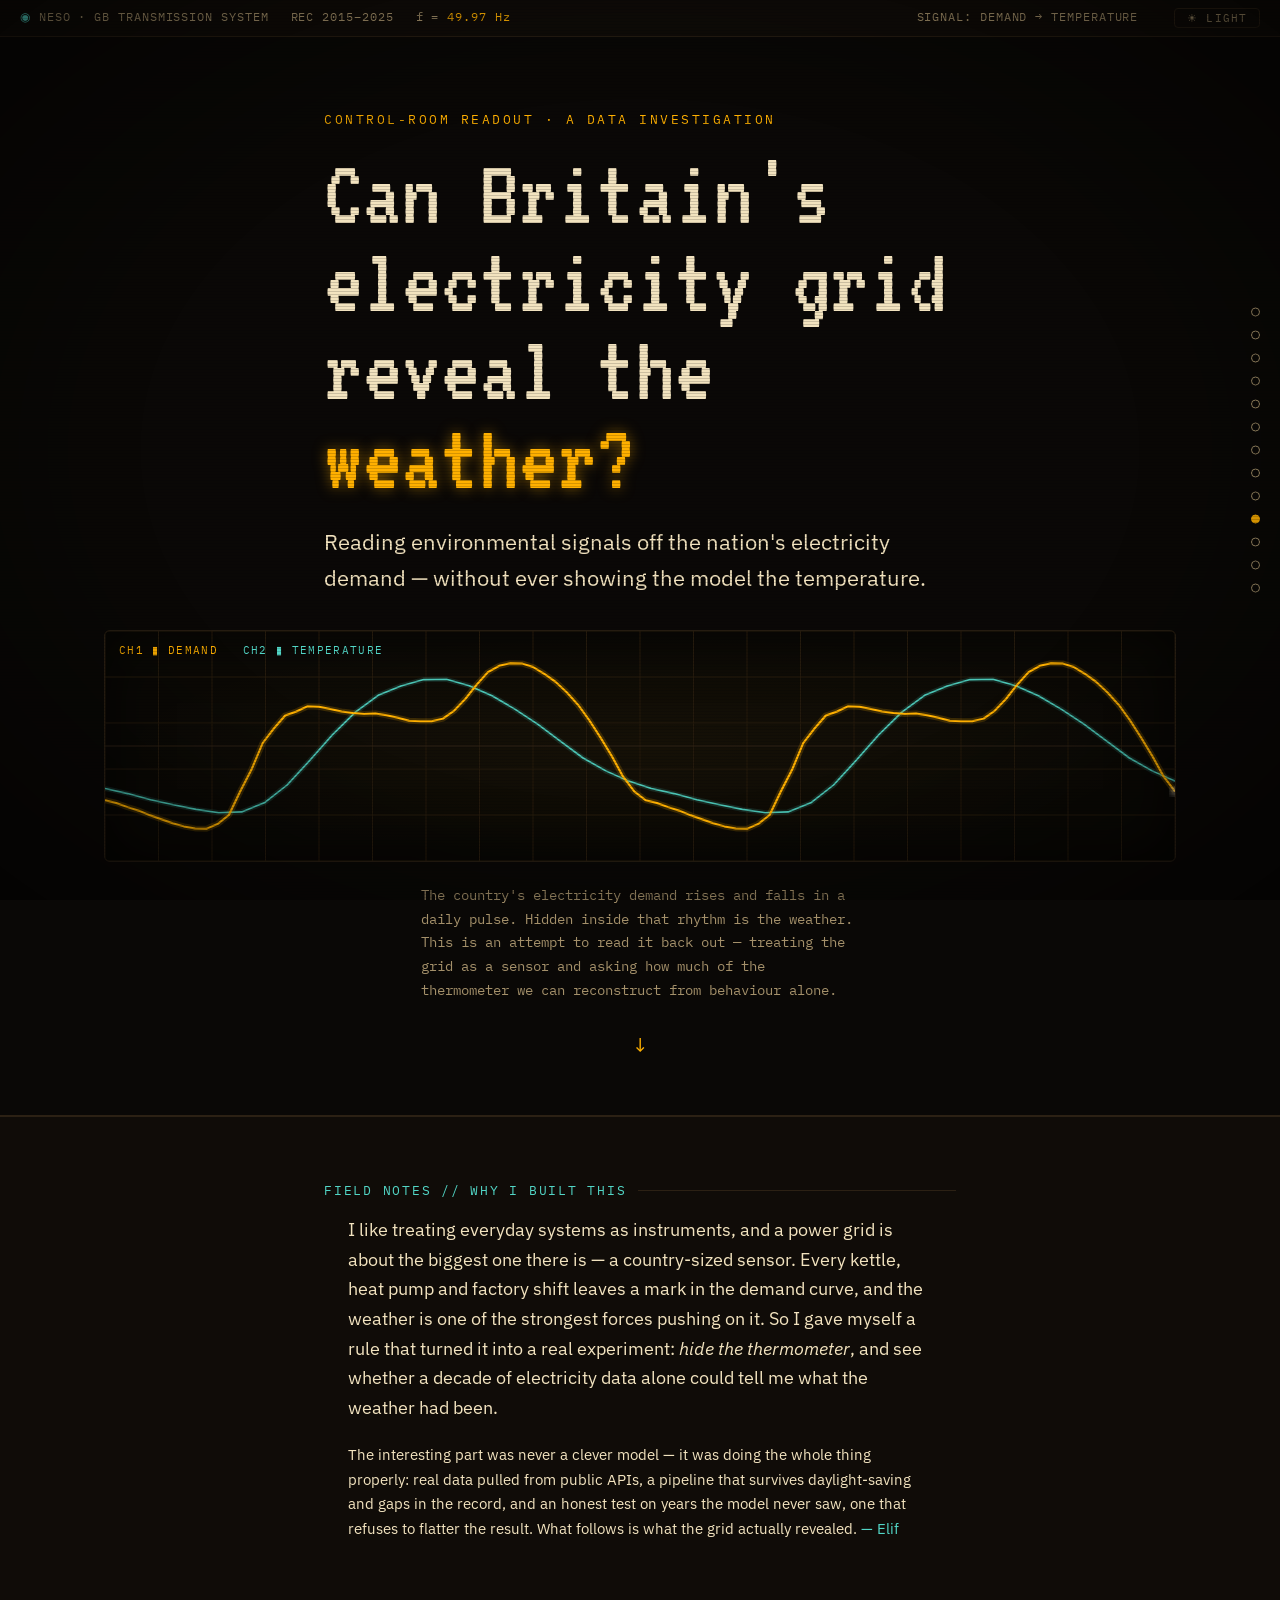
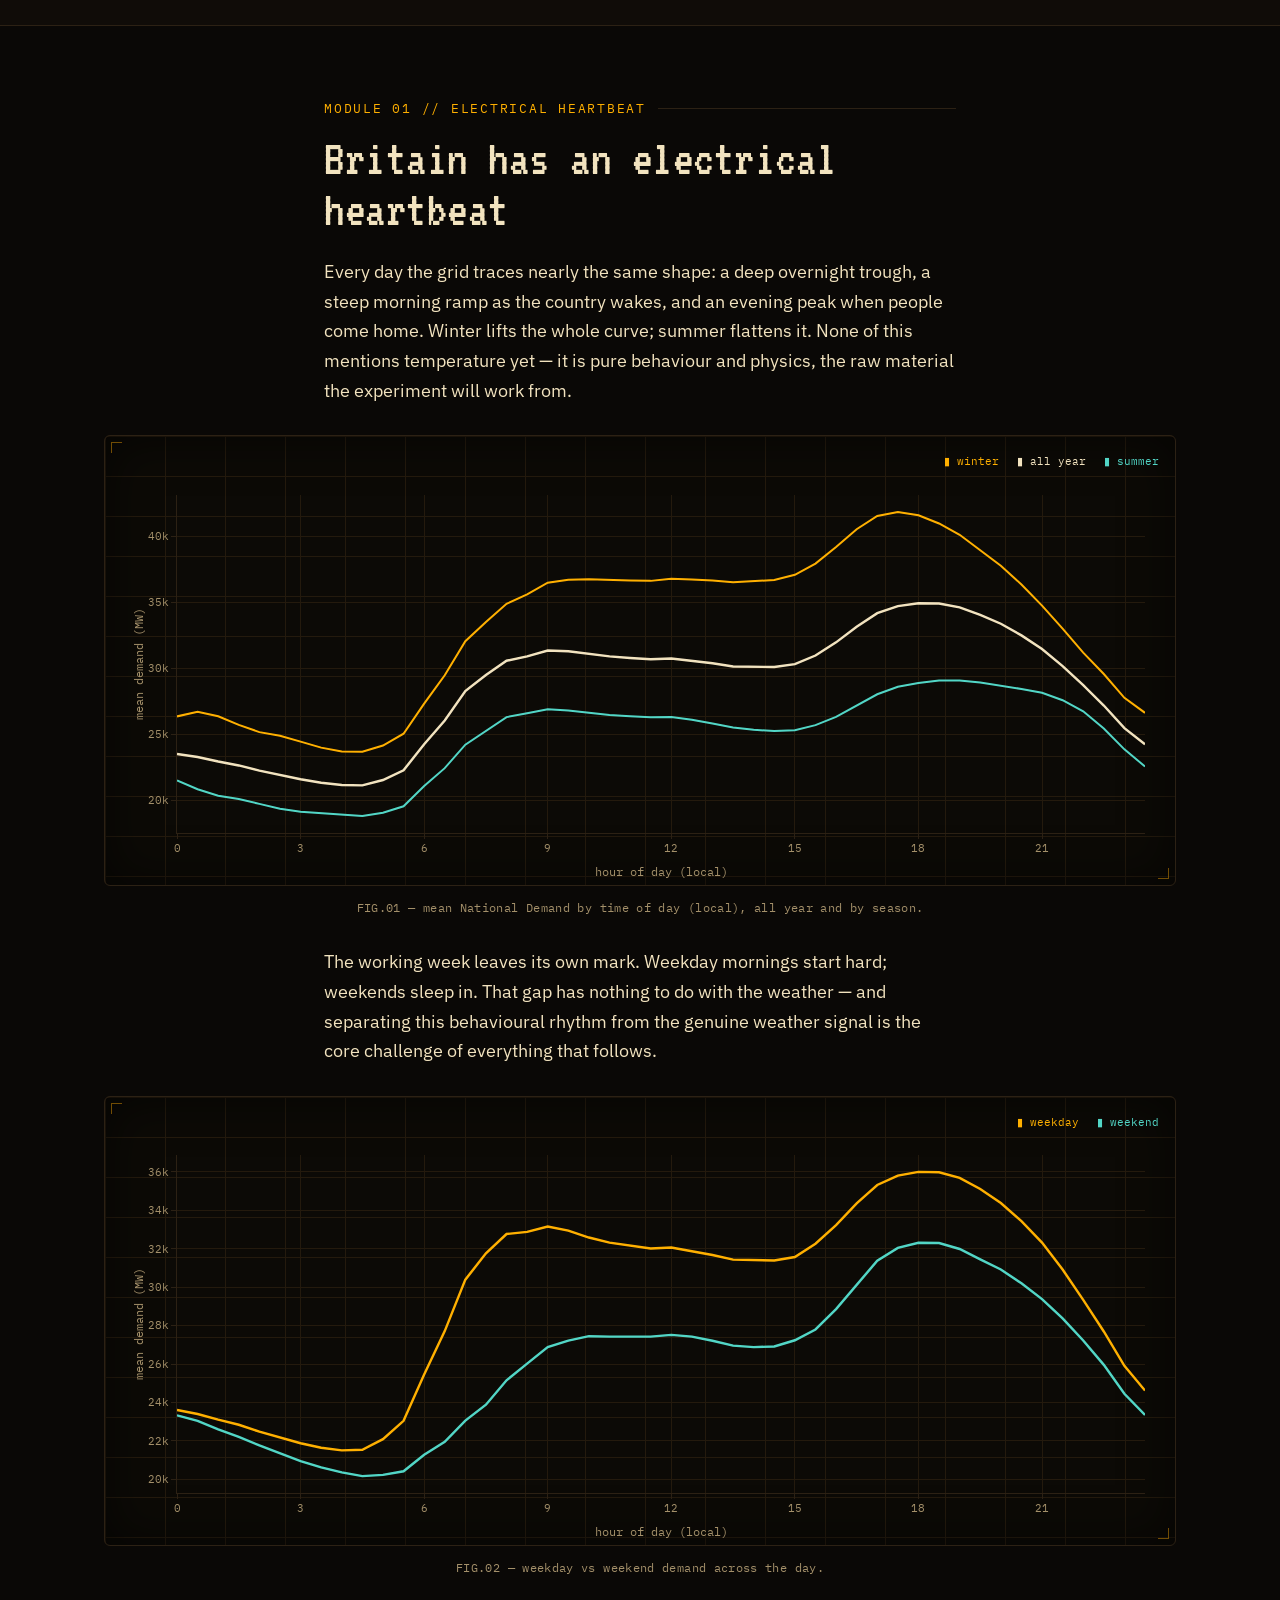
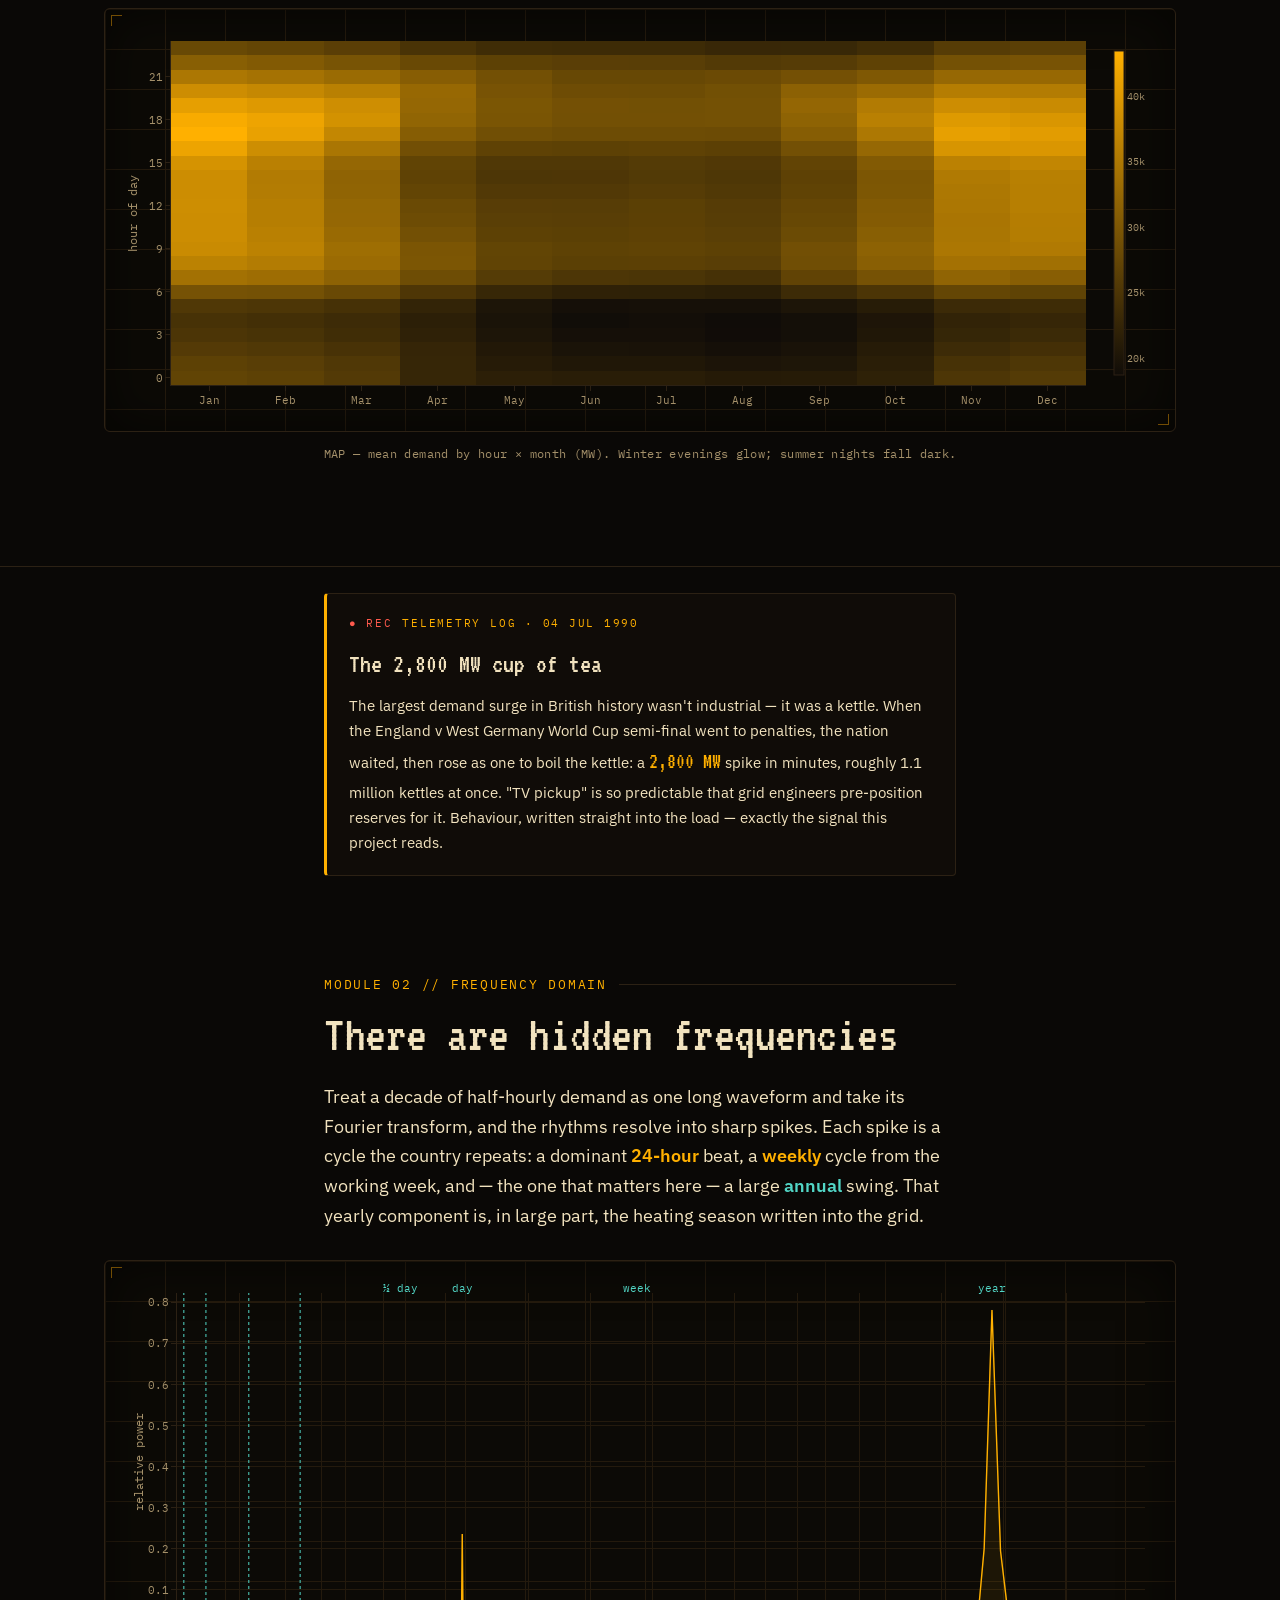
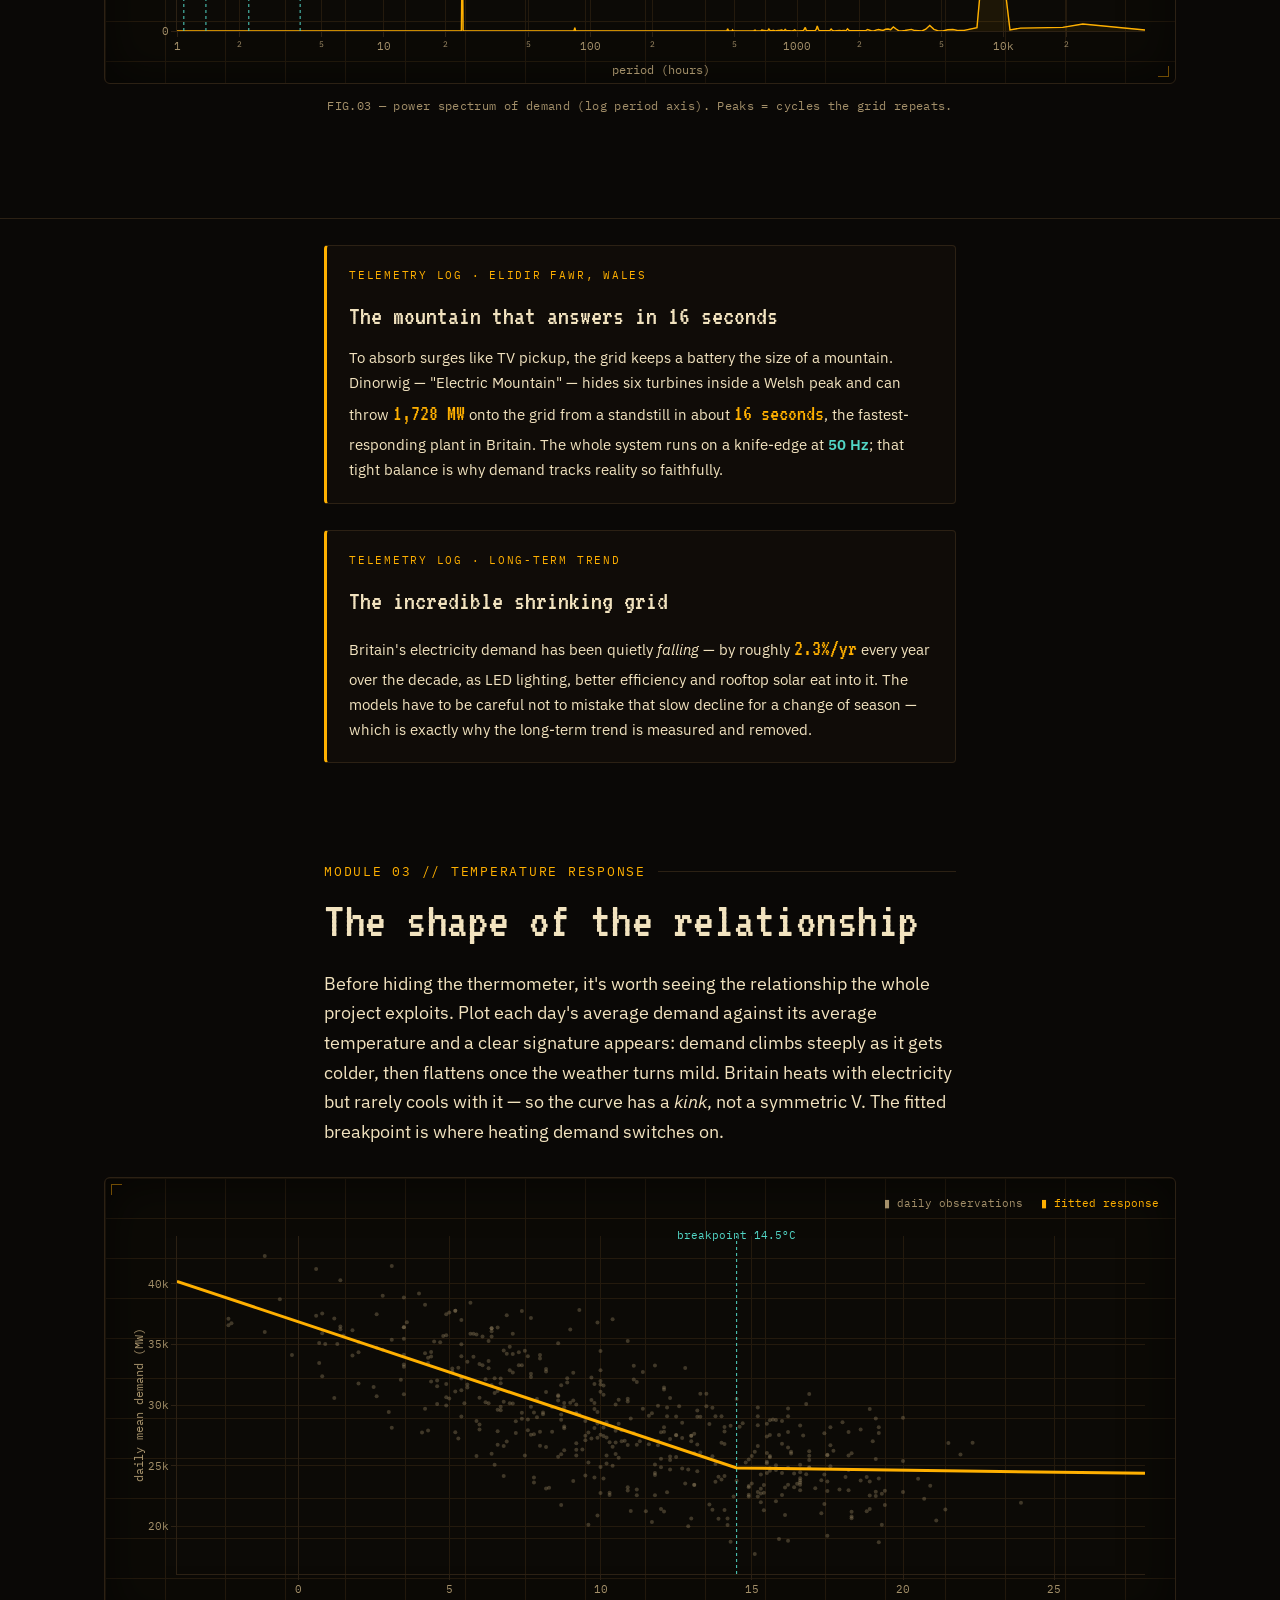
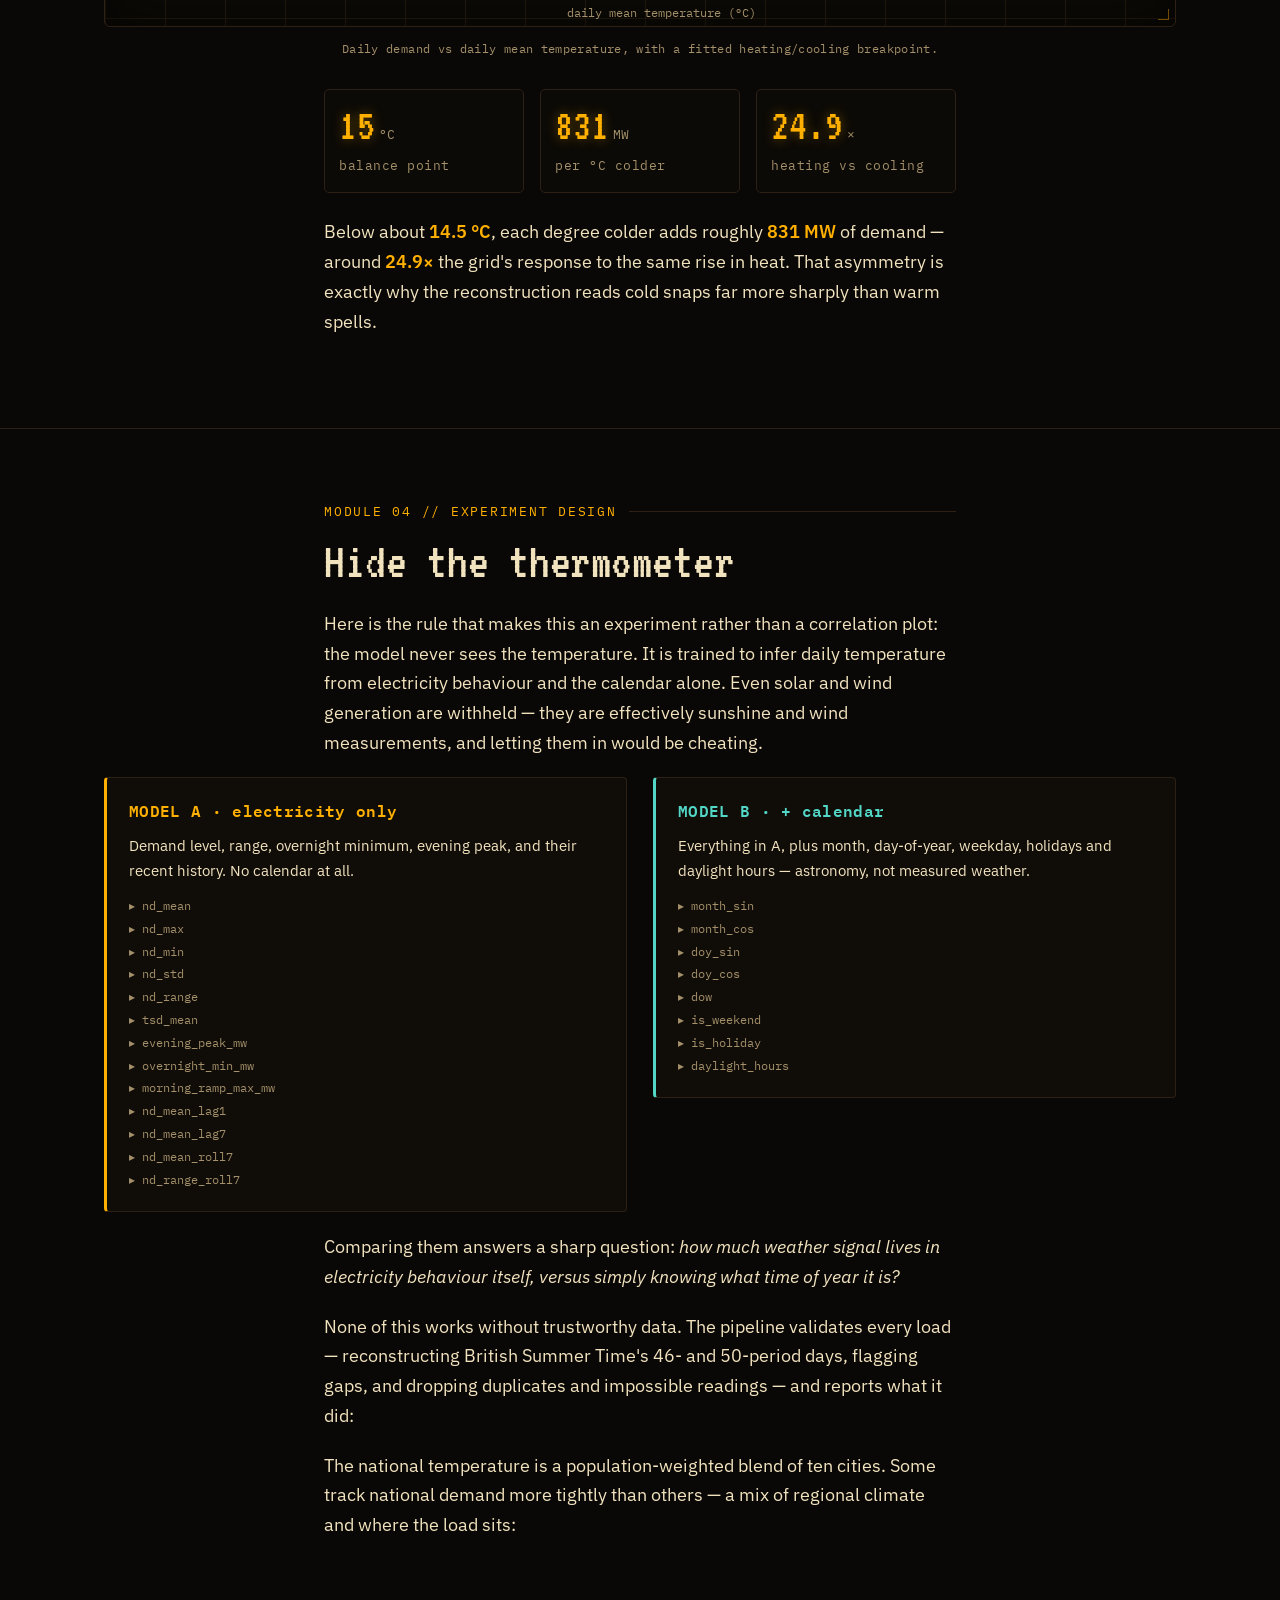
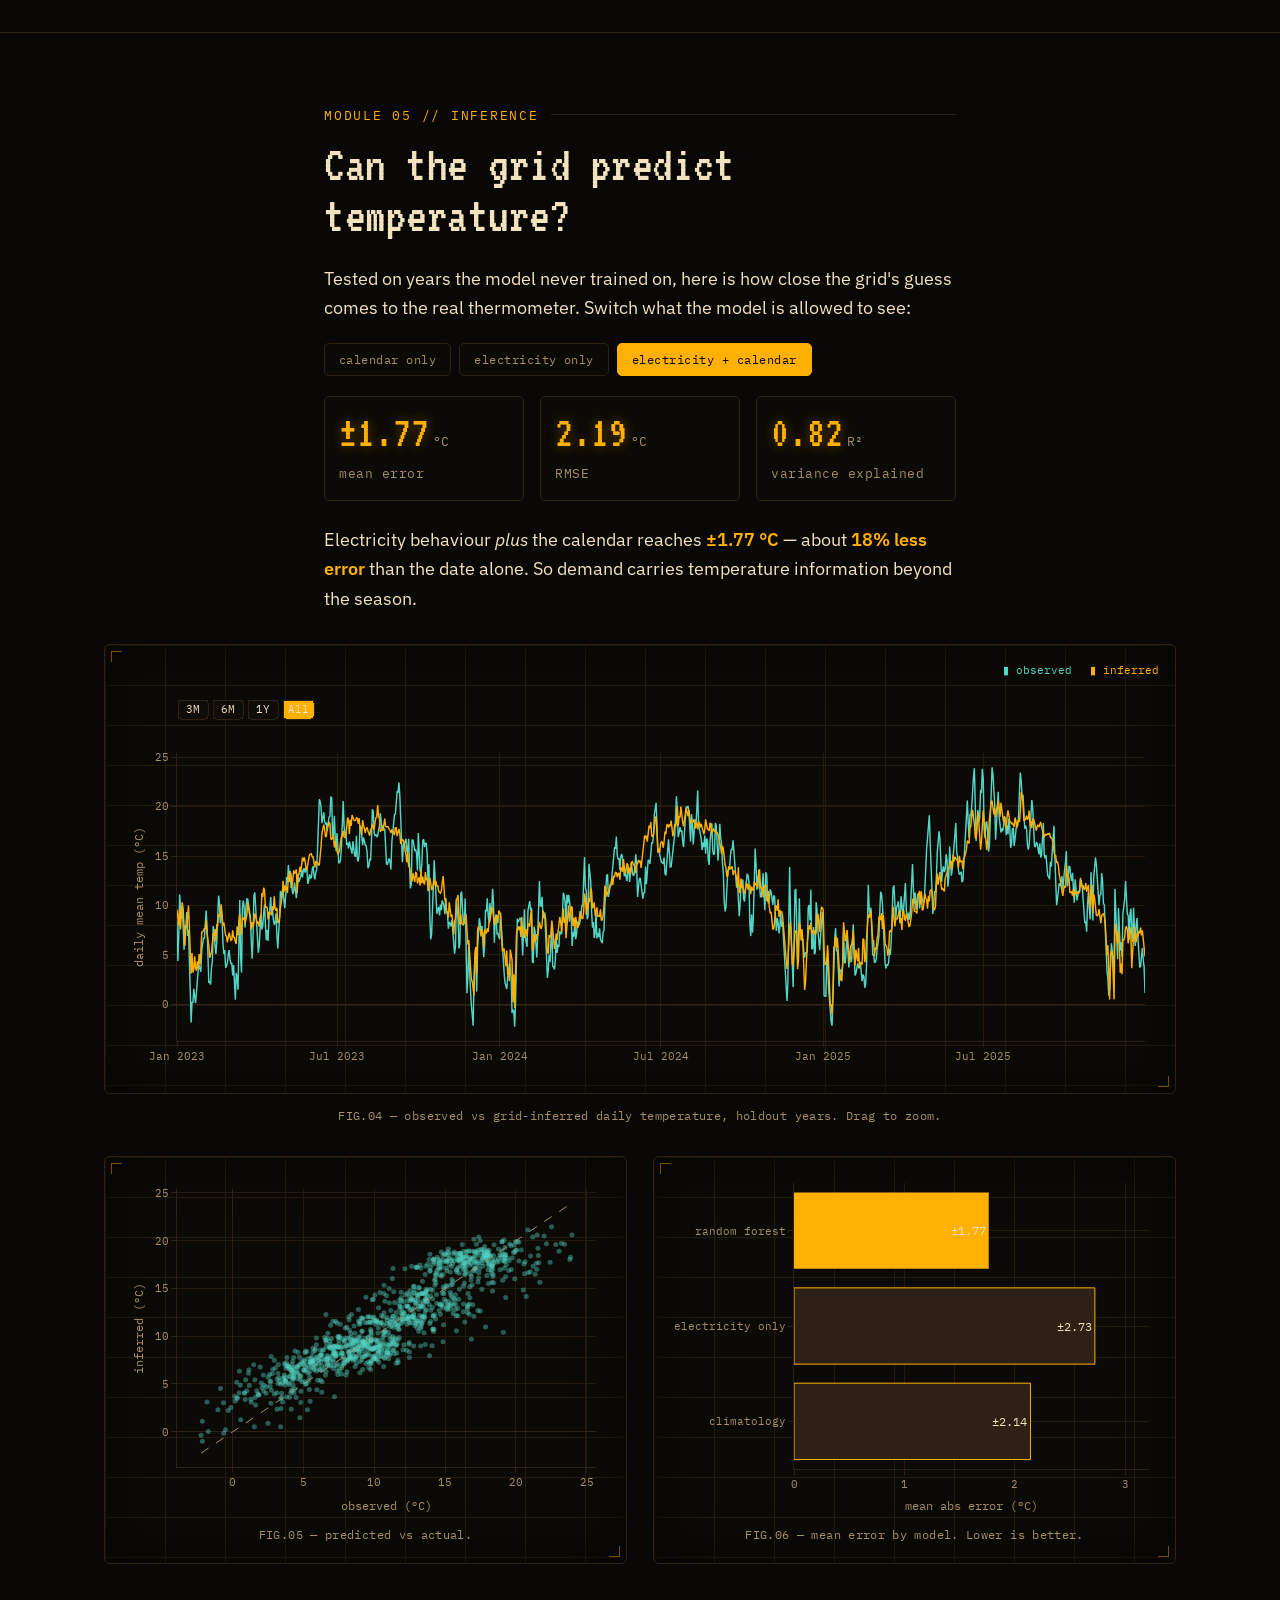
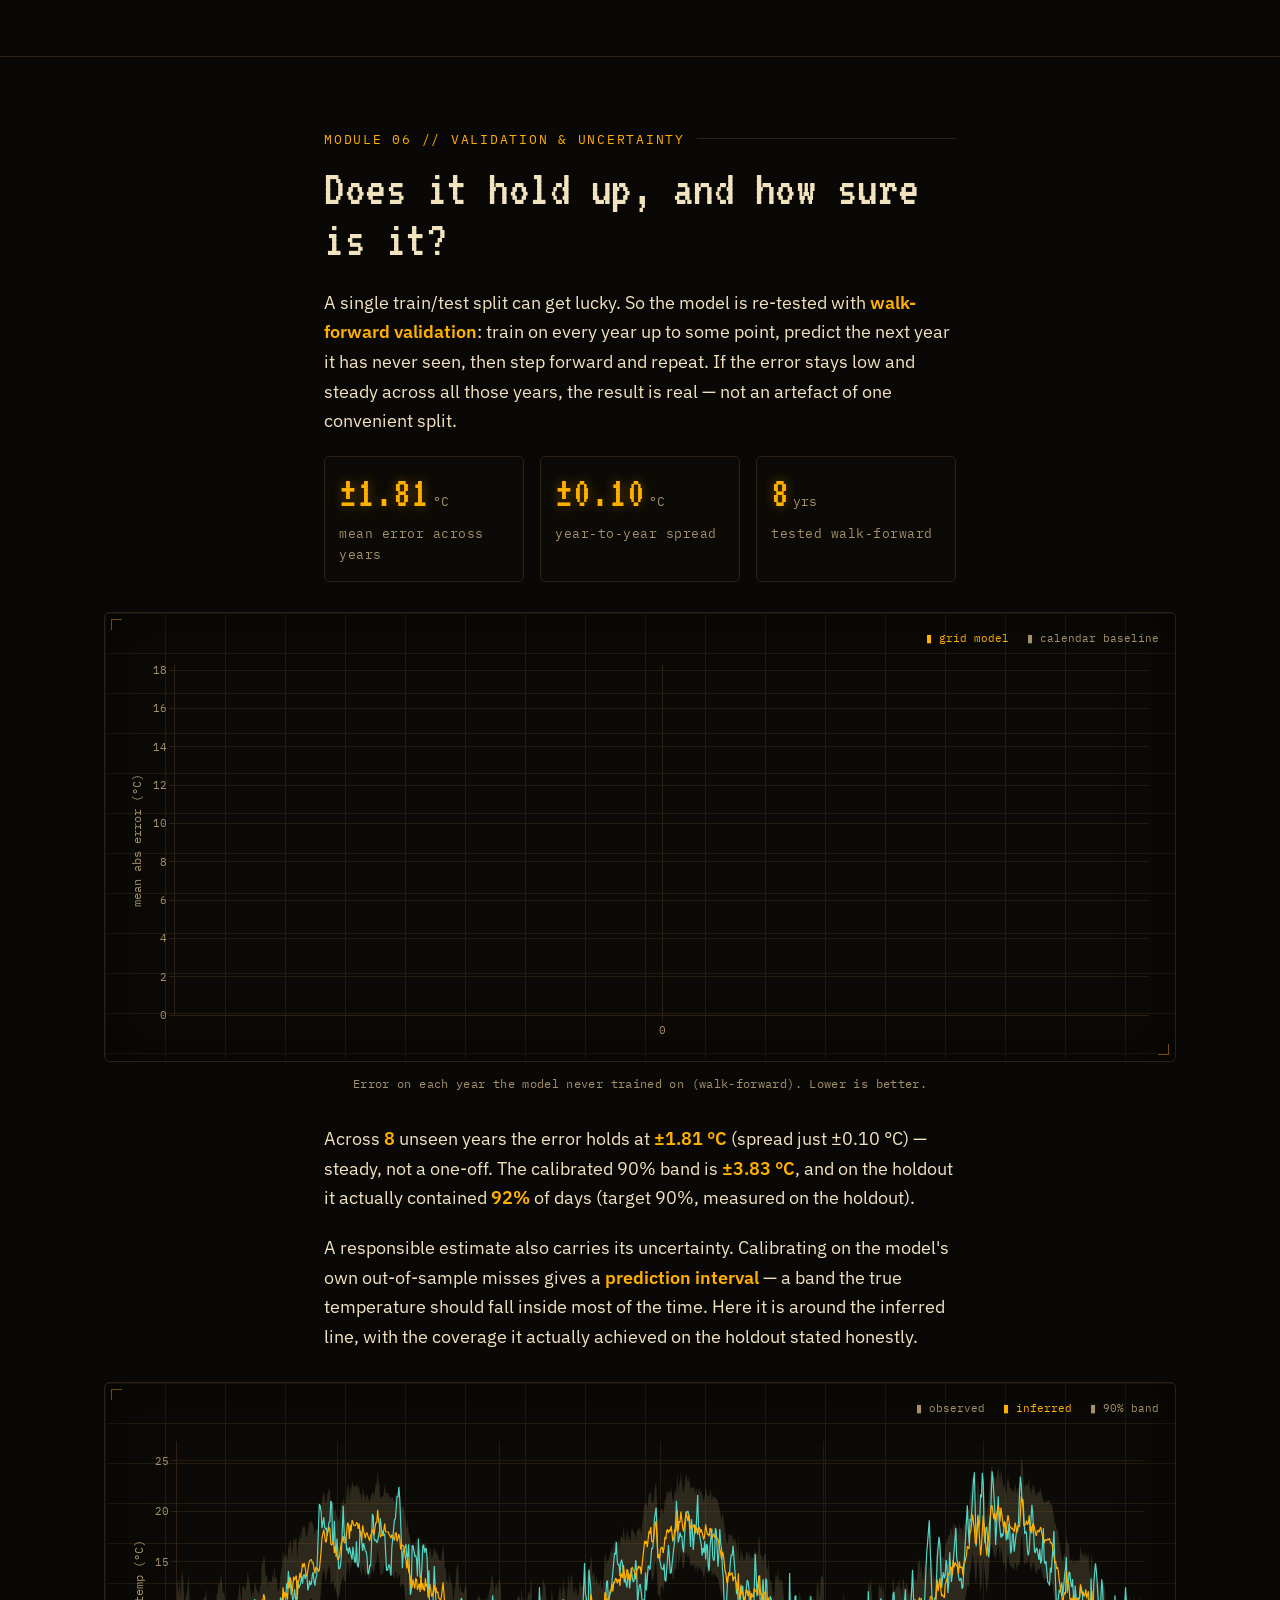
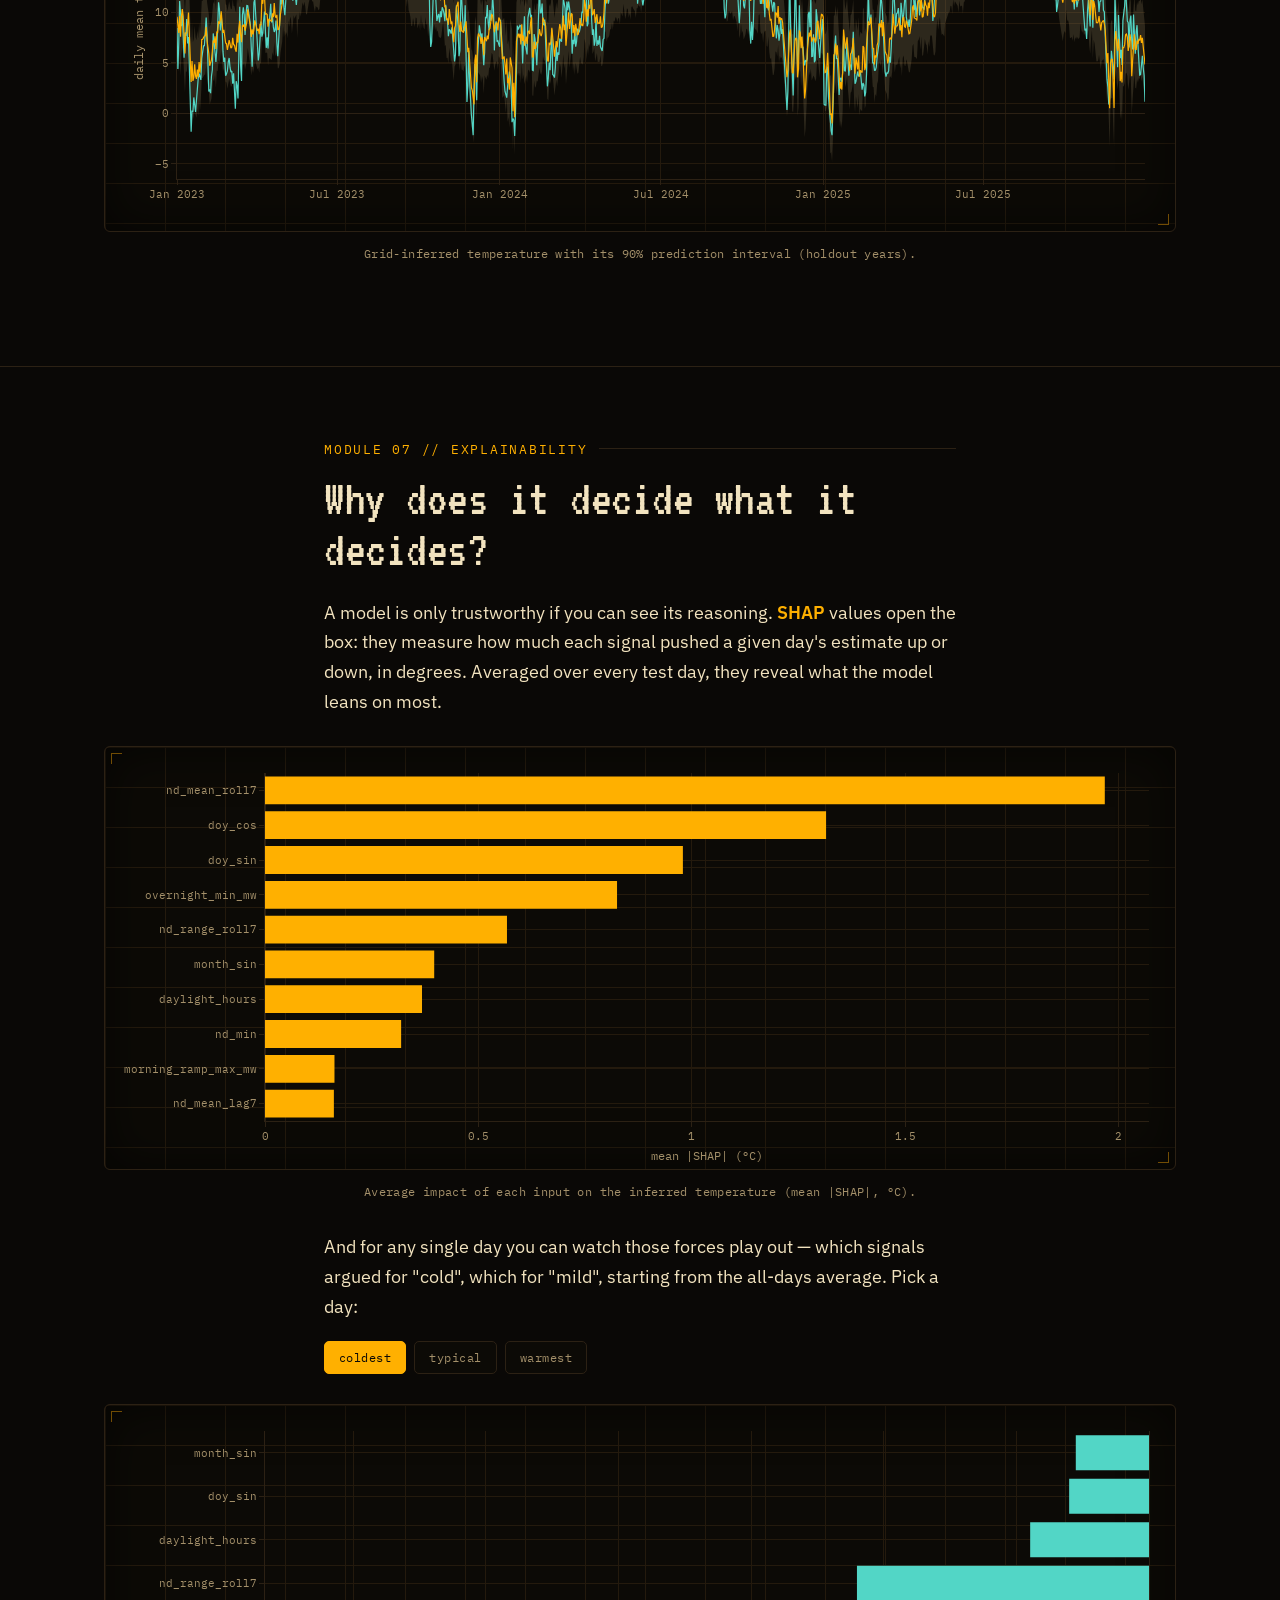
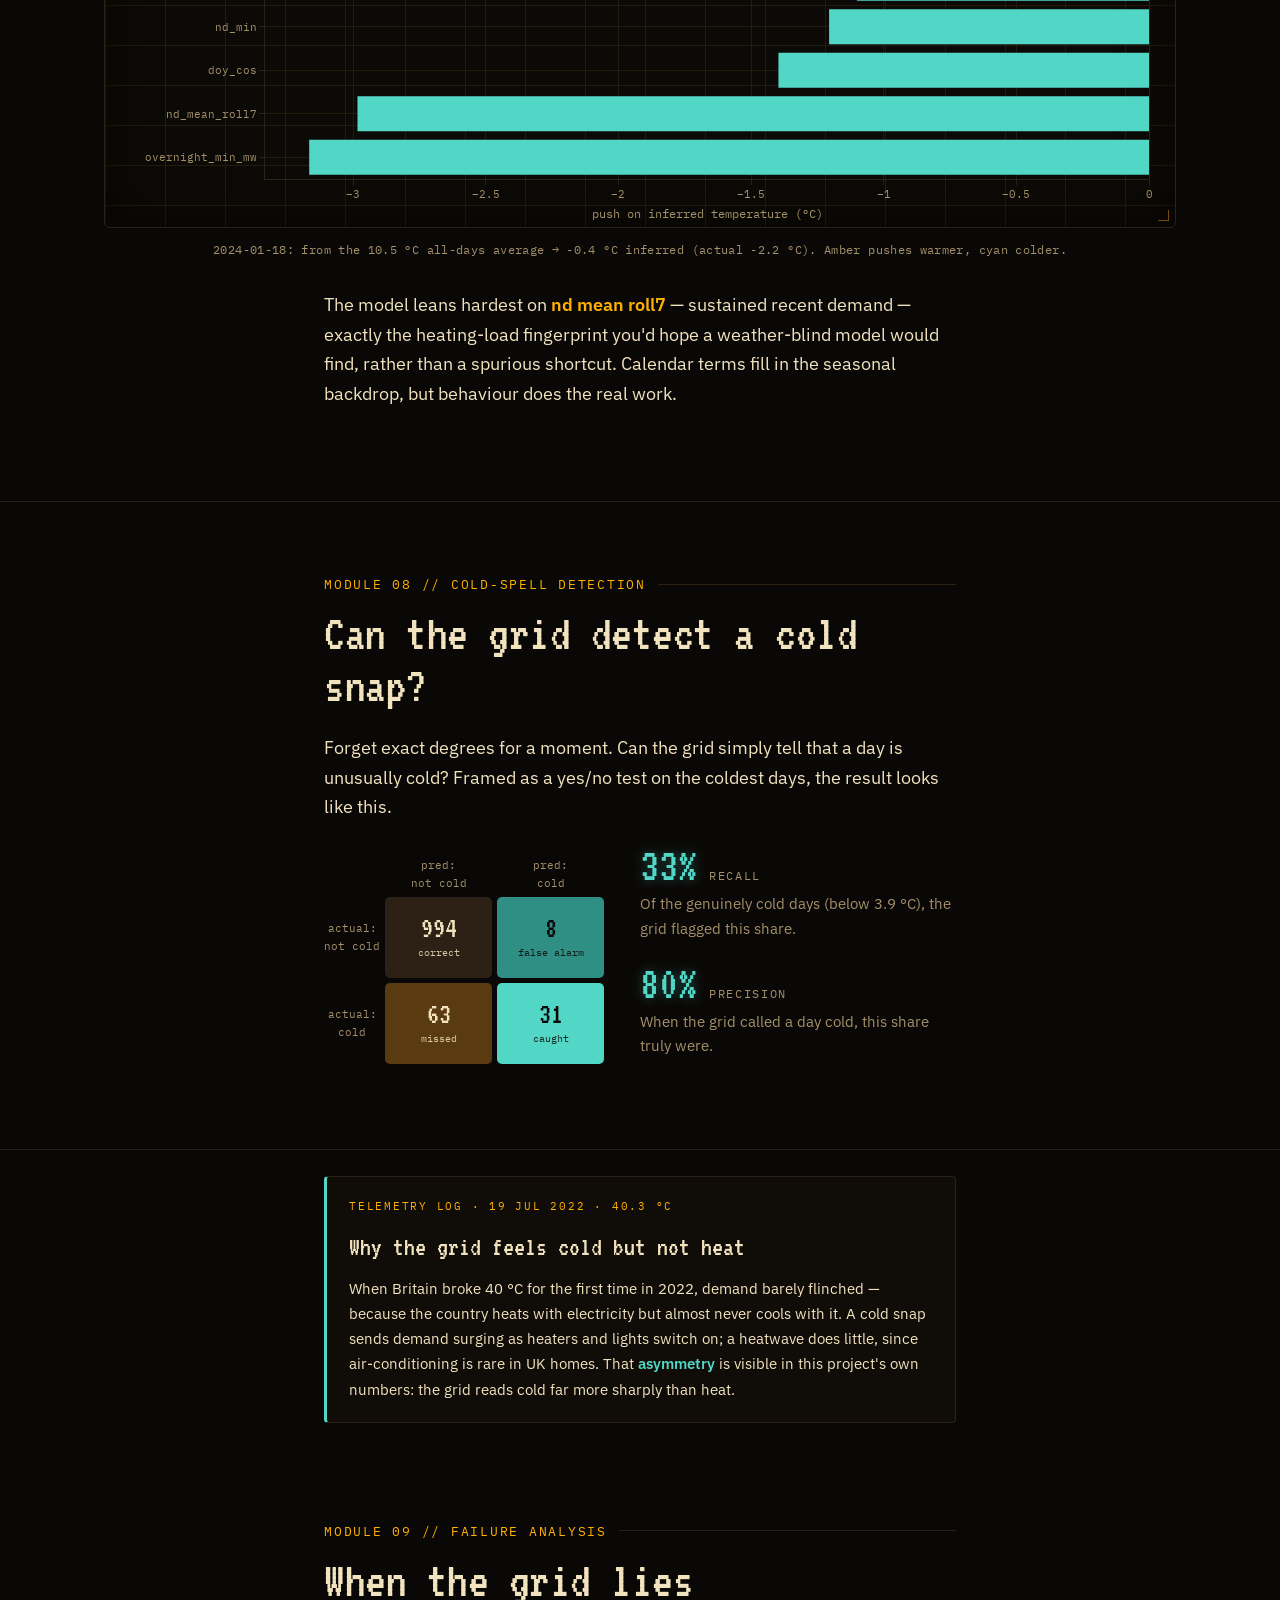
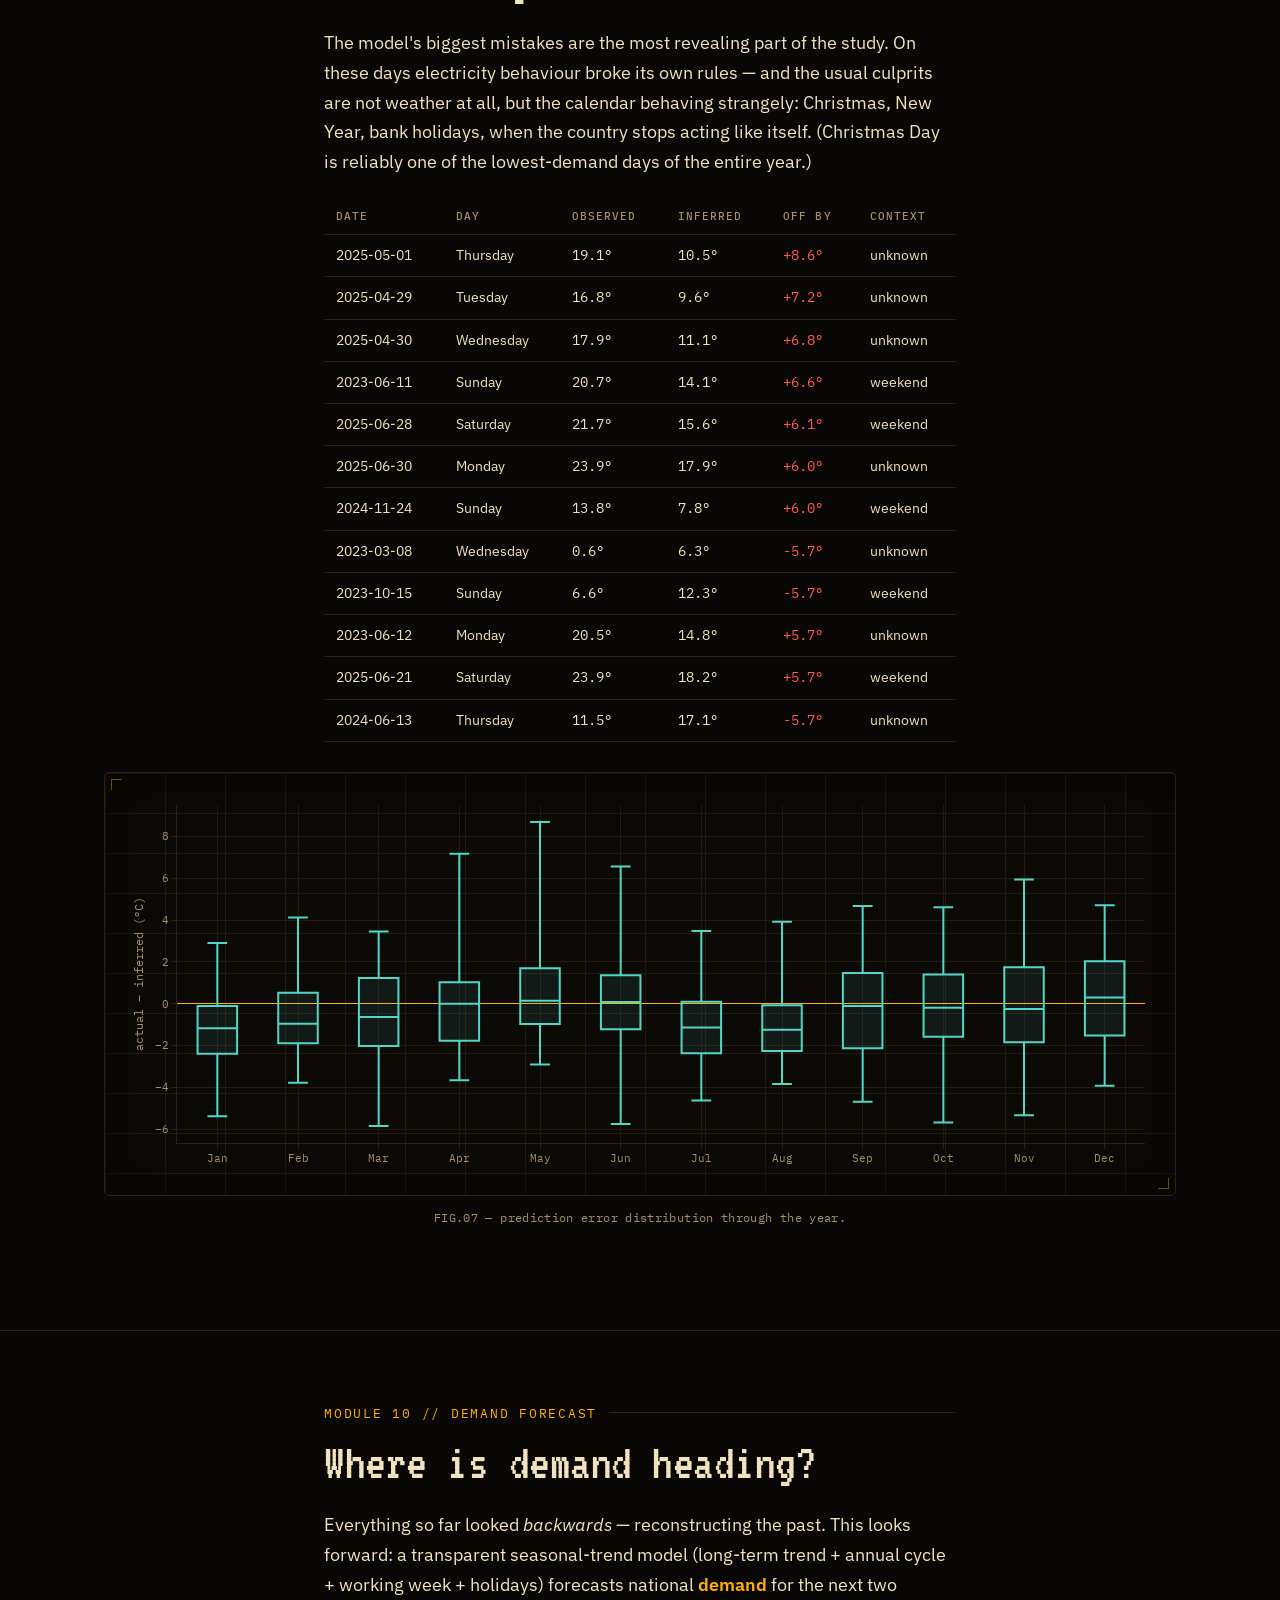
==== commit df52ac12: "Add gradient boosting, per-city sensitivity, Met Office validation scaffold; de-AI prose" ====
--- a/docs/index.html
+++ b/docs/index.html
@@ -180,6 +180,10 @@
     reconstructing British Summer Time's 46- and 50-period days, flagging gaps, and dropping
     duplicates and impossible readings — and reports what it did:</p>
   <div class="dq" id="dq-panel"></div>
+  <p class="body">The national temperature is a population-weighted blend of ten cities. Some track
+    national demand more tightly than others — a mix of regional climate and where the load sits:</p>
+  <div class="panel"><div class="panel-screen"><div id="chart-regional" class="plot"></div></div>
+    <p class="cap">Correlation of each city's daily temperature with national demand (more negative = tracks demand more tightly).</p></div>
 </section>
 
 <!-- 04 -->
@@ -294,9 +298,8 @@
     <h2>Where is demand heading?</h2></div>
   <p class="body">Everything so far looked <em>backwards</em> — reconstructing the past. This looks
     forward: a transparent seasonal-trend model (long-term trend + annual cycle + working week +
-    holidays) forecasts national <strong>demand</strong> for the next two months. It's deliberately
-    interpretable, and the error band comes from an honest walk-forward backtest — how the model
-    actually did on days it hadn't seen, not in-sample optimism.</p>
+    holidays) forecasts national <strong>demand</strong> for the next two months. The error band comes from a walk-forward backtest: how the model did on days it hadn't seen,
+    rather than in-sample residuals.</p>
   <div class="stat-row" id="forecast-stats"></div>
   <div class="panel"><div class="panel-screen">
     <div class="chlegend"><span style="color:var(--ink-d)">▮ history</span> <span style="color:var(--amber)">▮ forecast</span> <span style="color:var(--ink-d)">▮ 90% band</span></div>
@@ -304,7 +307,7 @@
     <p class="cap">Recent demand and the 60-day forecast with its backtested 90% interval.</p></div>
   <p class="body" id="forecast-verdict"></p>
   <div class="limits">
-    <h3 class="cyan">HONEST SCOPE</h3>
+    <h3 class="cyan">SCOPE &amp; LIMITS</h3>
     <ul>
       <li>This forecasts <strong>demand, not weather</strong>. It reads the calendar — season, weekday, holidays, trend — but not an upcoming cold snap.</li>
       <li>A production forecaster would feed in a numerical weather forecast; this is a strong, interpretable baseline, not that.</li>
@@ -339,7 +342,7 @@
   <p class="body">Give the grid a day and watch it infer the temperature. This is a deliberately
     <em>simplified</em> explorer — just average demand, the month, and whether it's a weekend — so you
     can feel the relationship directly, live in your browser. The full model uses far more signal and
-    is more accurate; the honest gap is noted below.</p>
+    is more accurate; the gap is noted below.</p>
   <div class="explorer">
     <div class="ex-controls">
       <label class="ex-field mono">AVERAGE DEMAND
